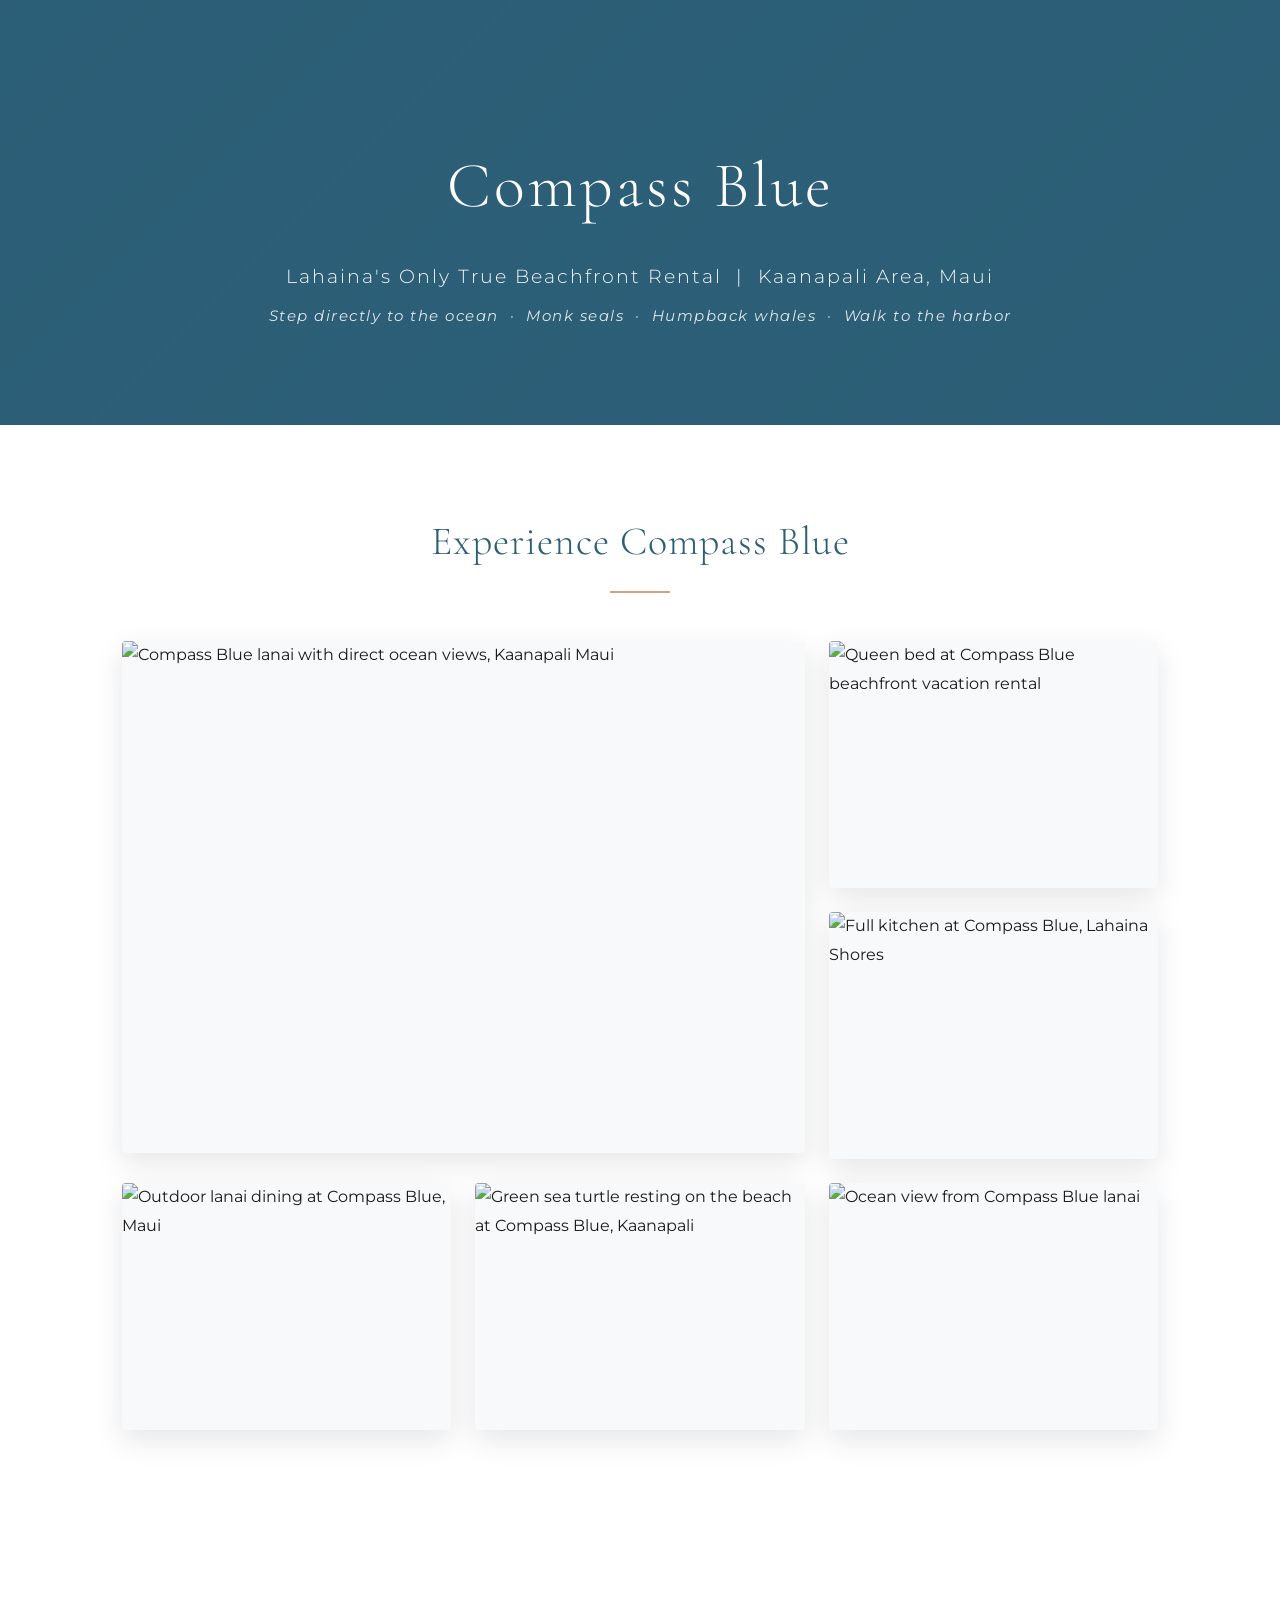
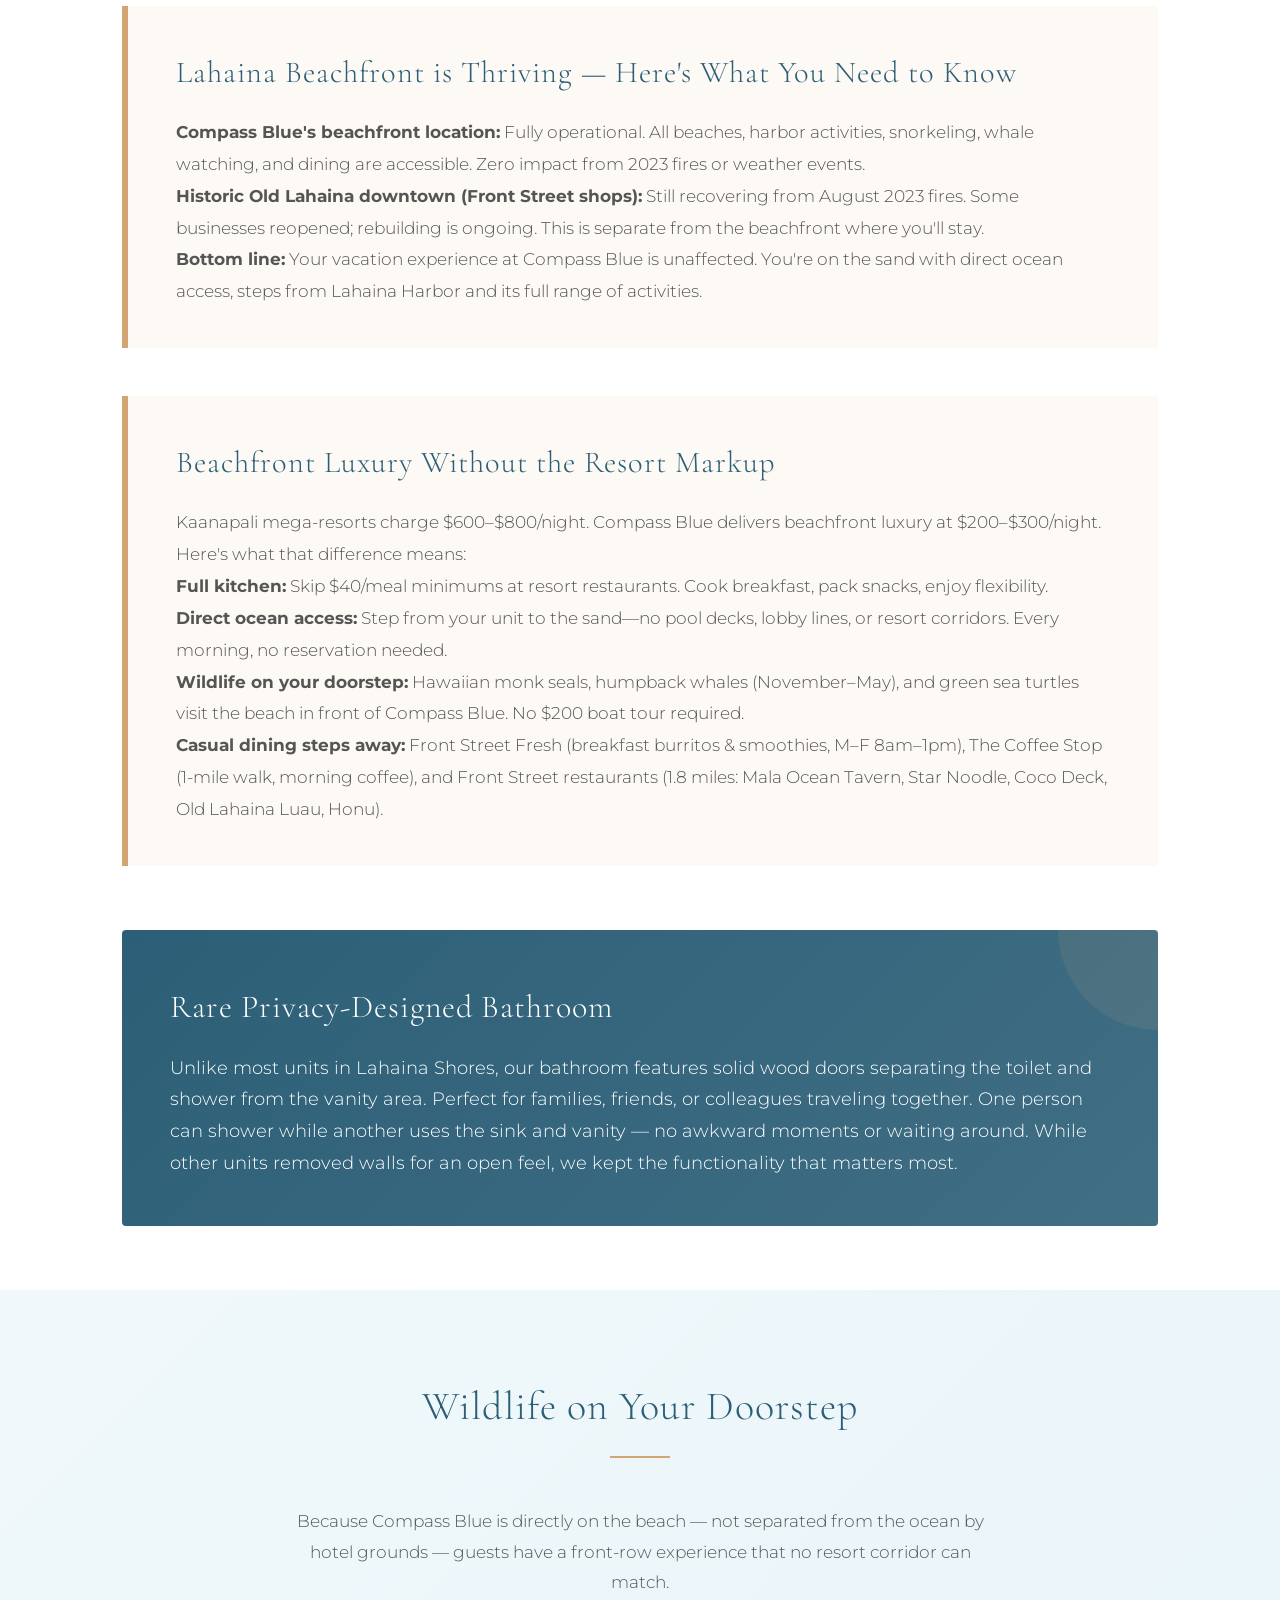
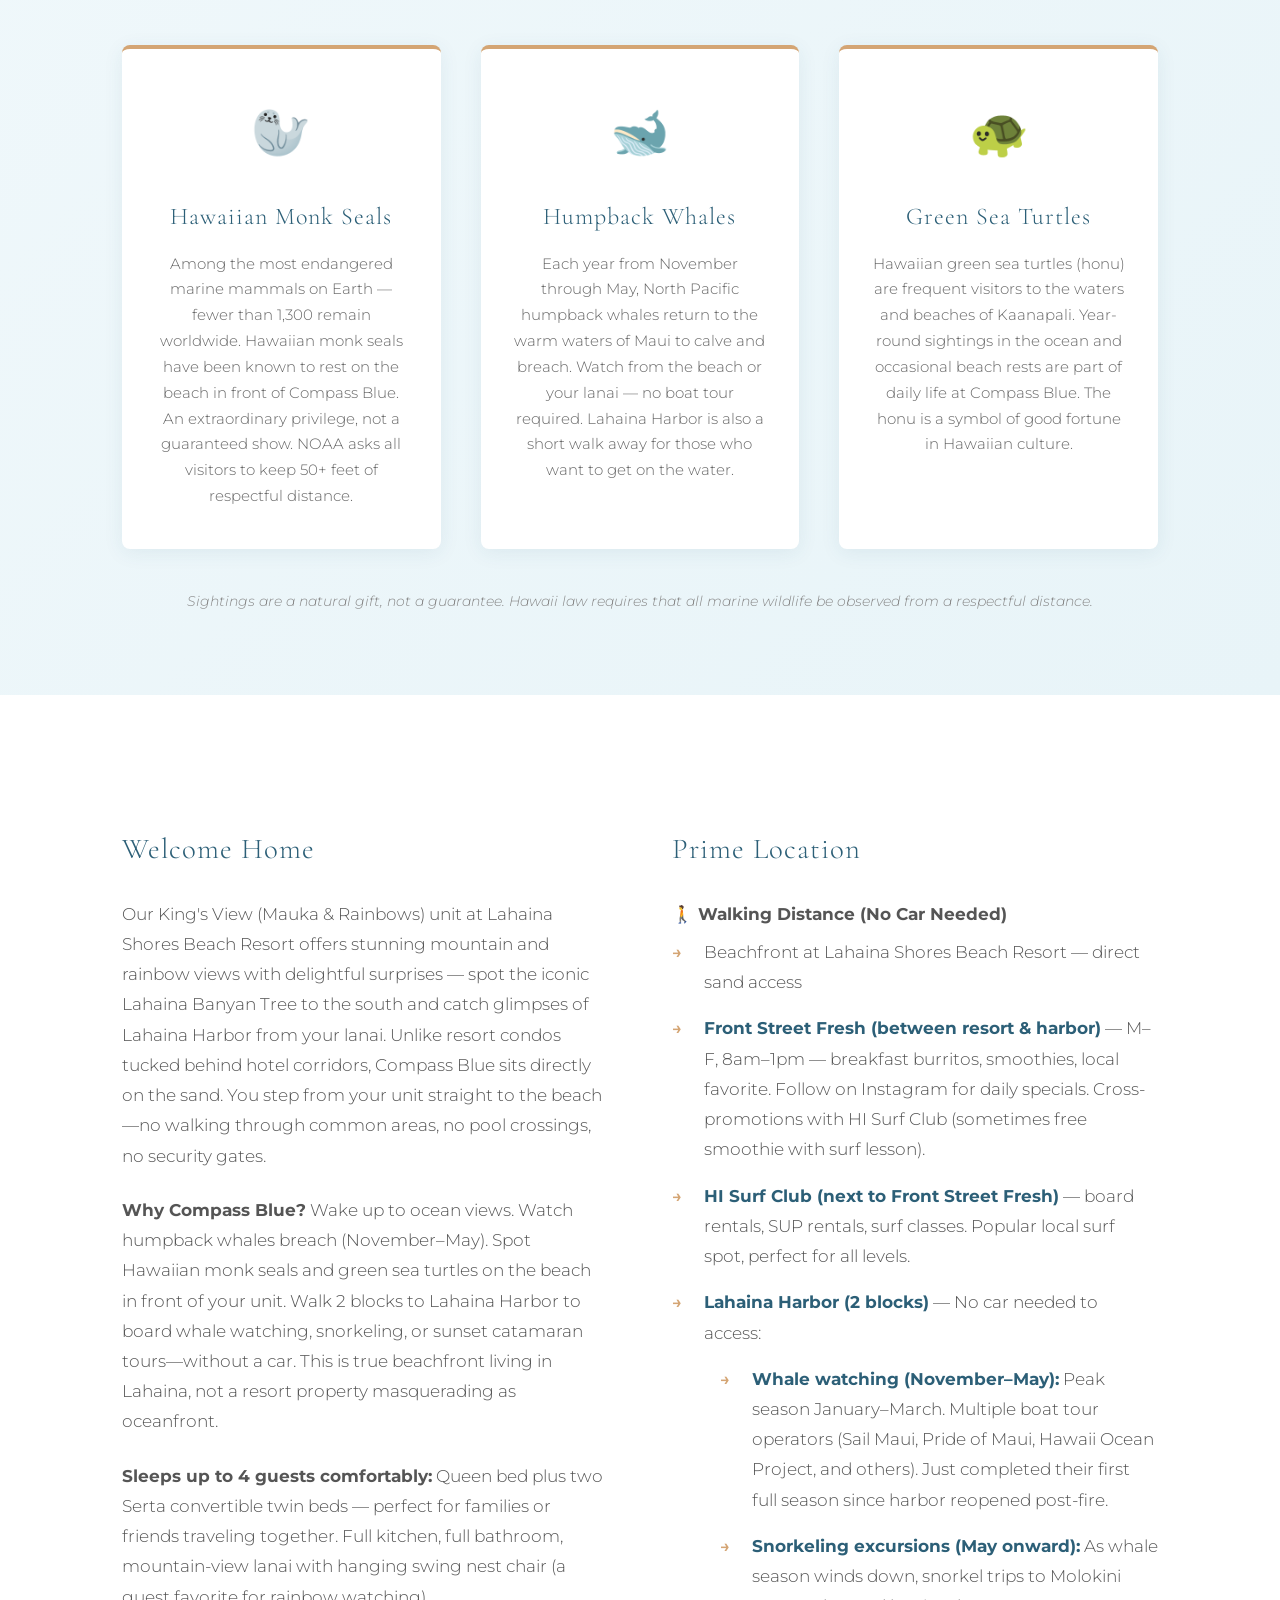
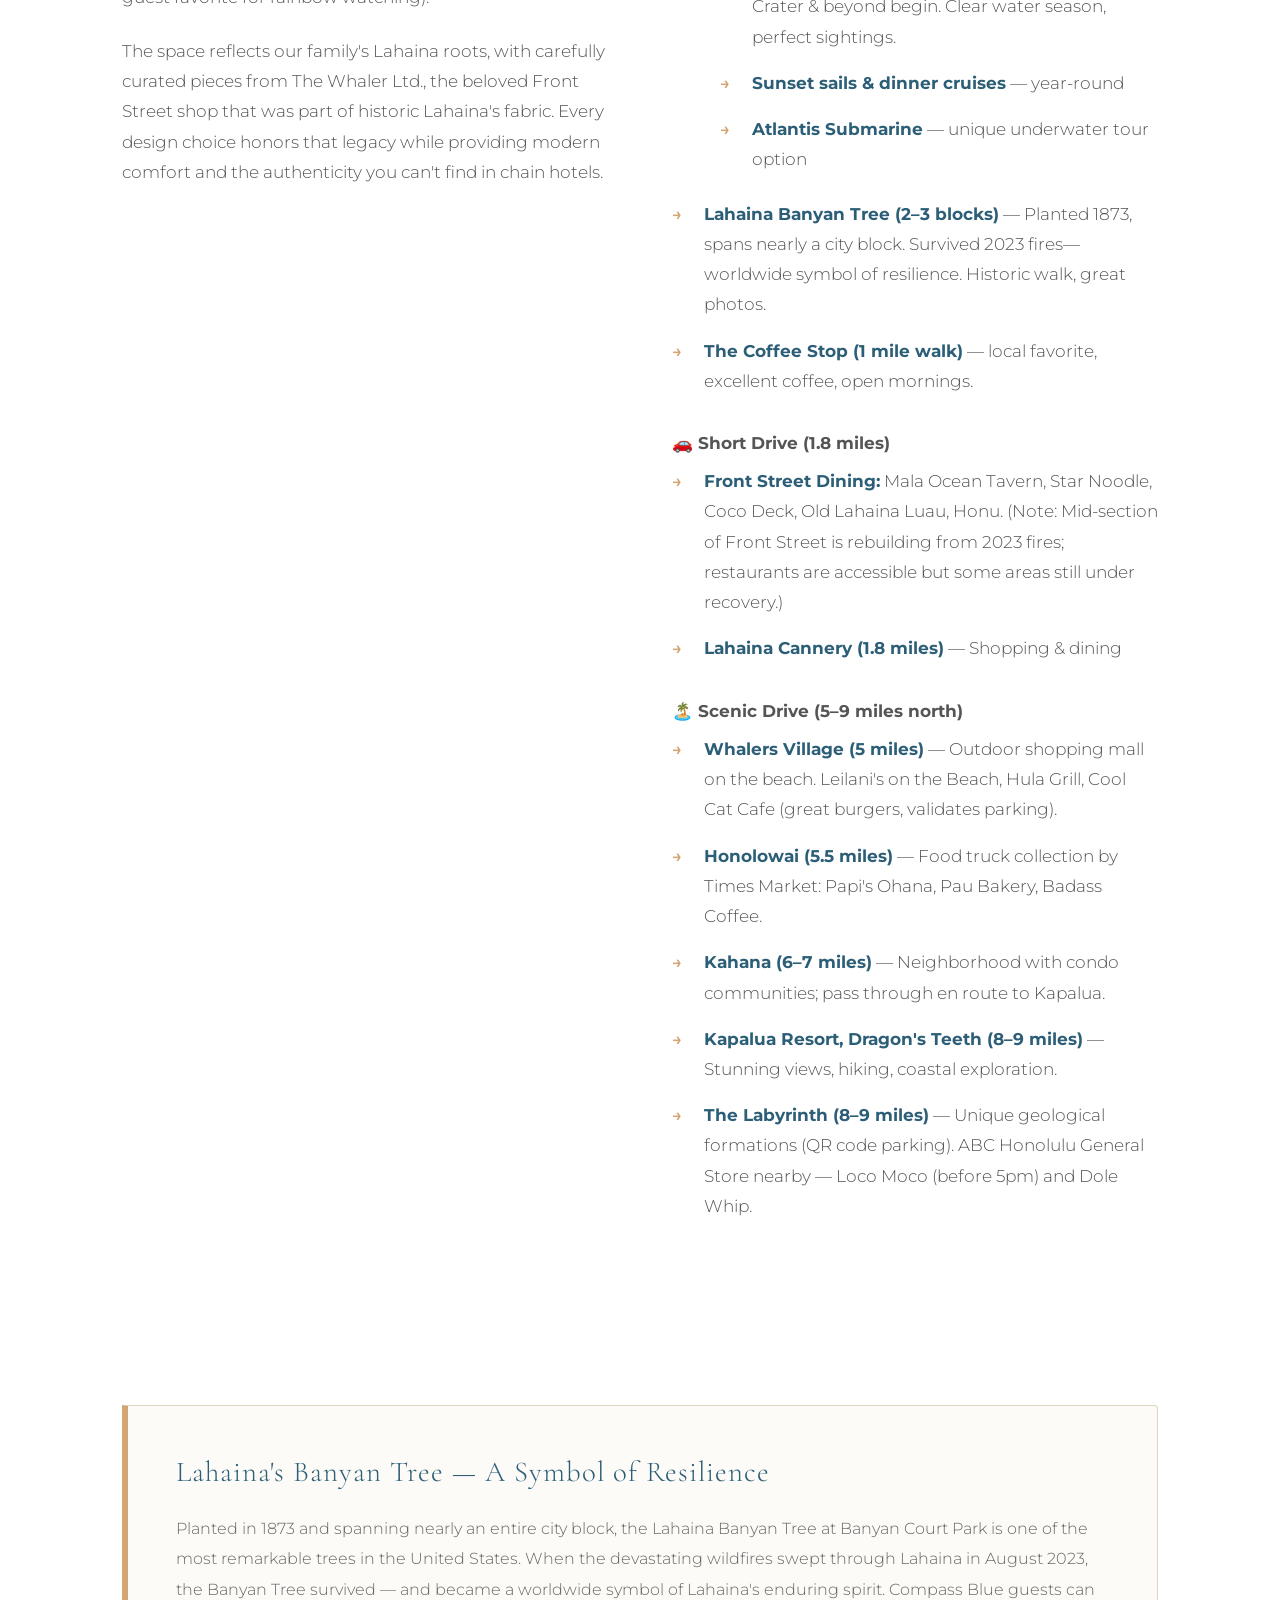
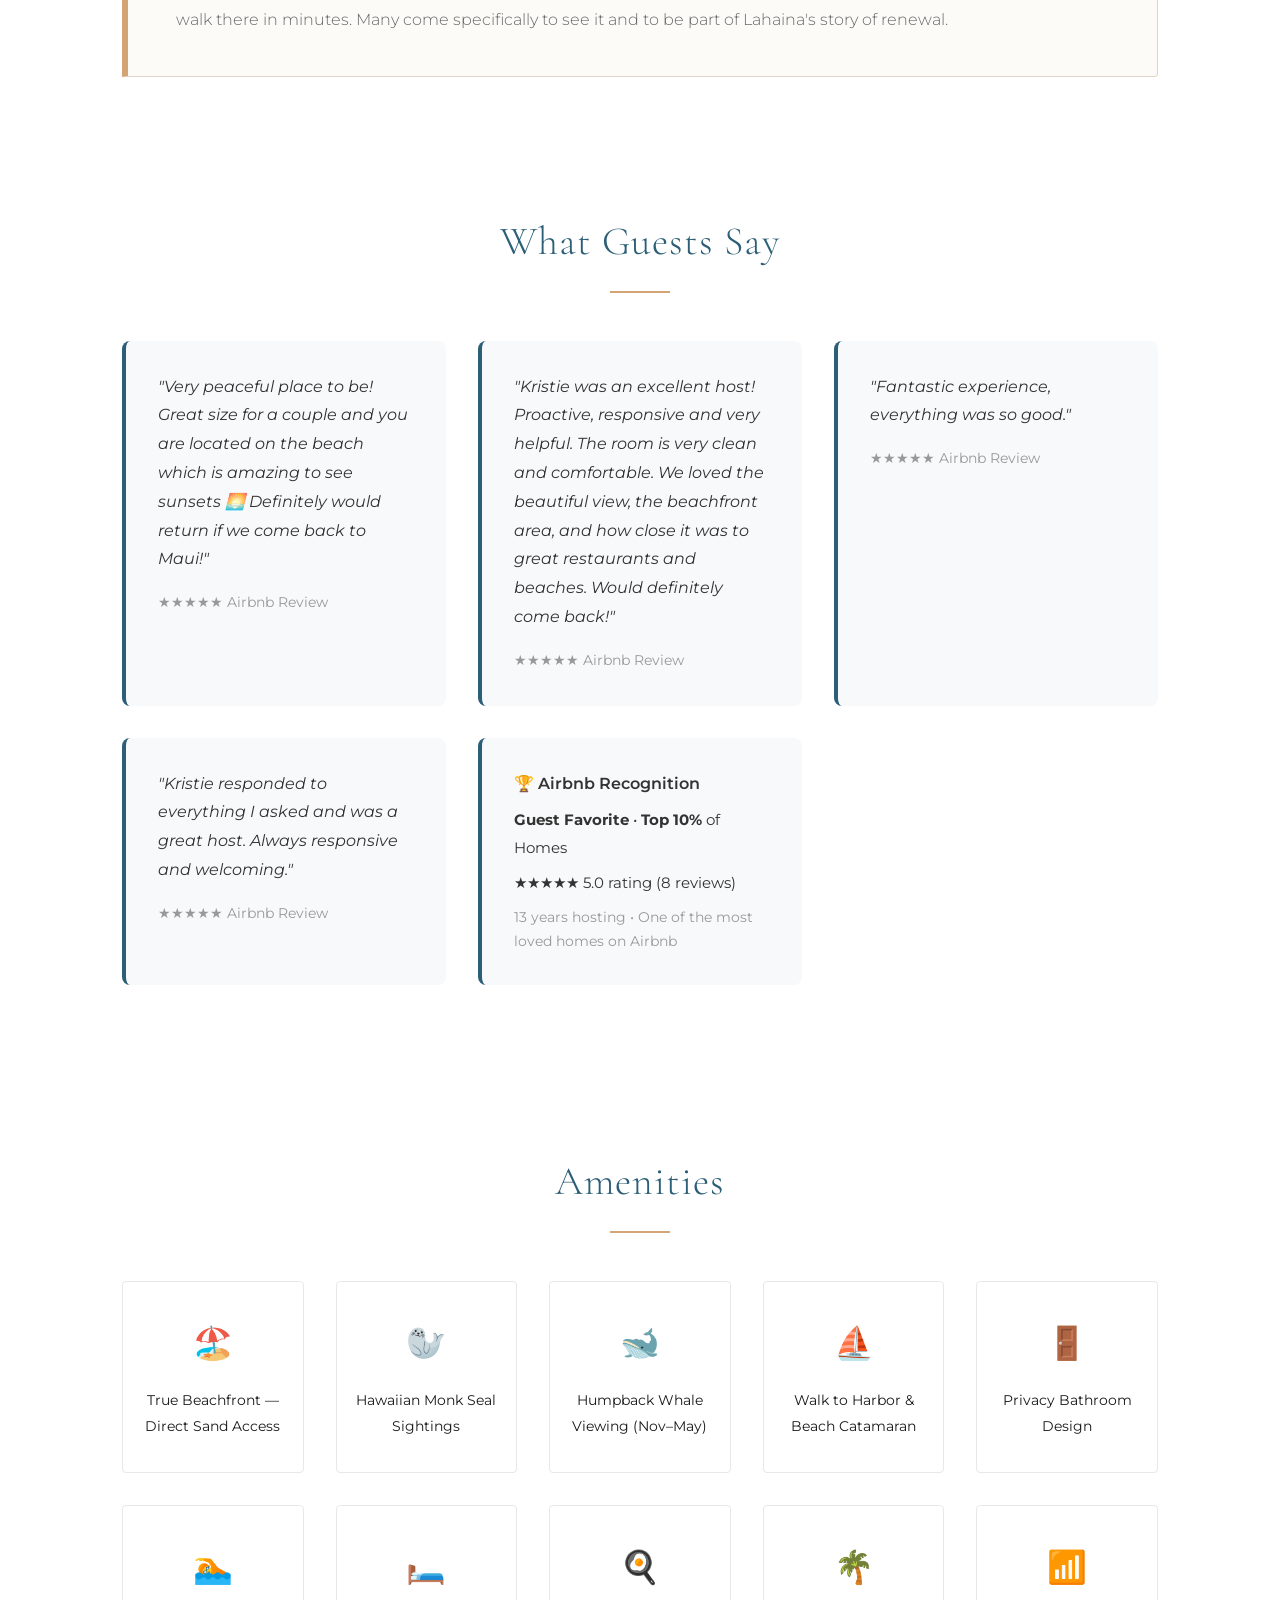
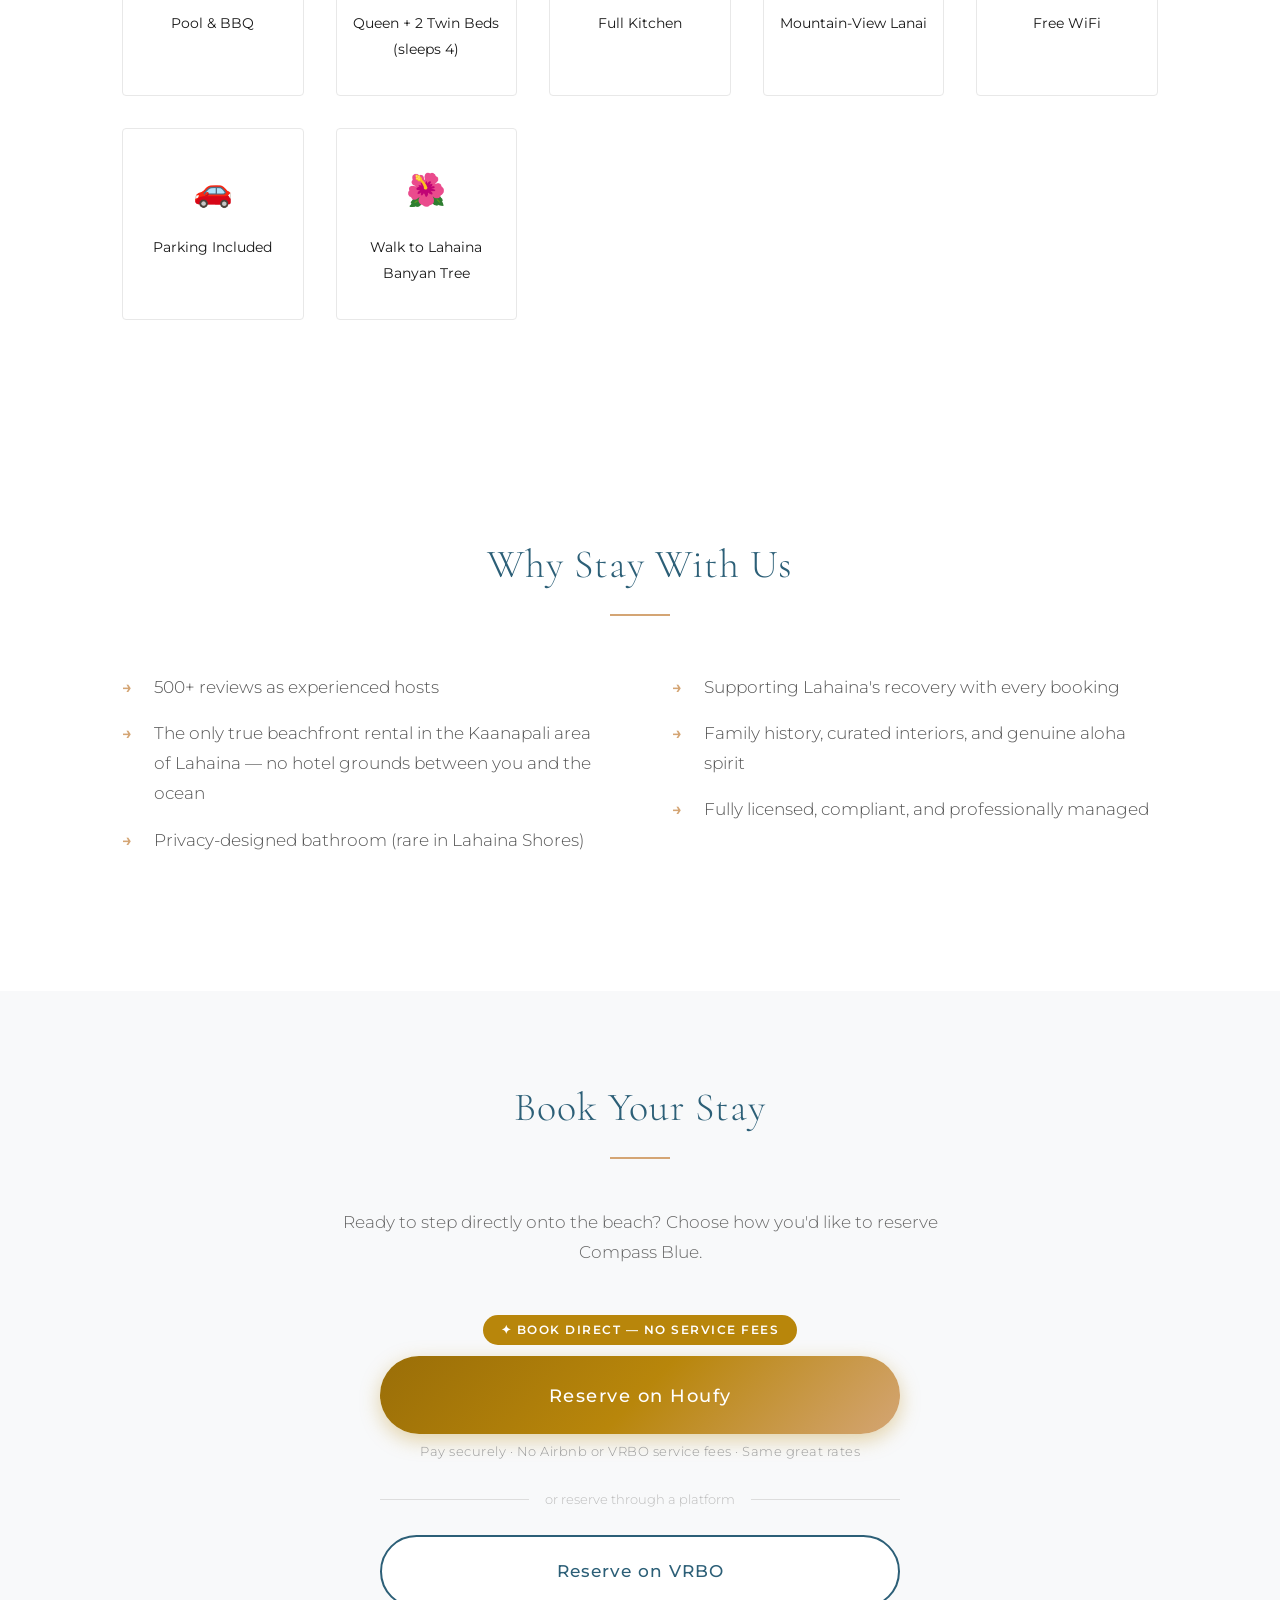
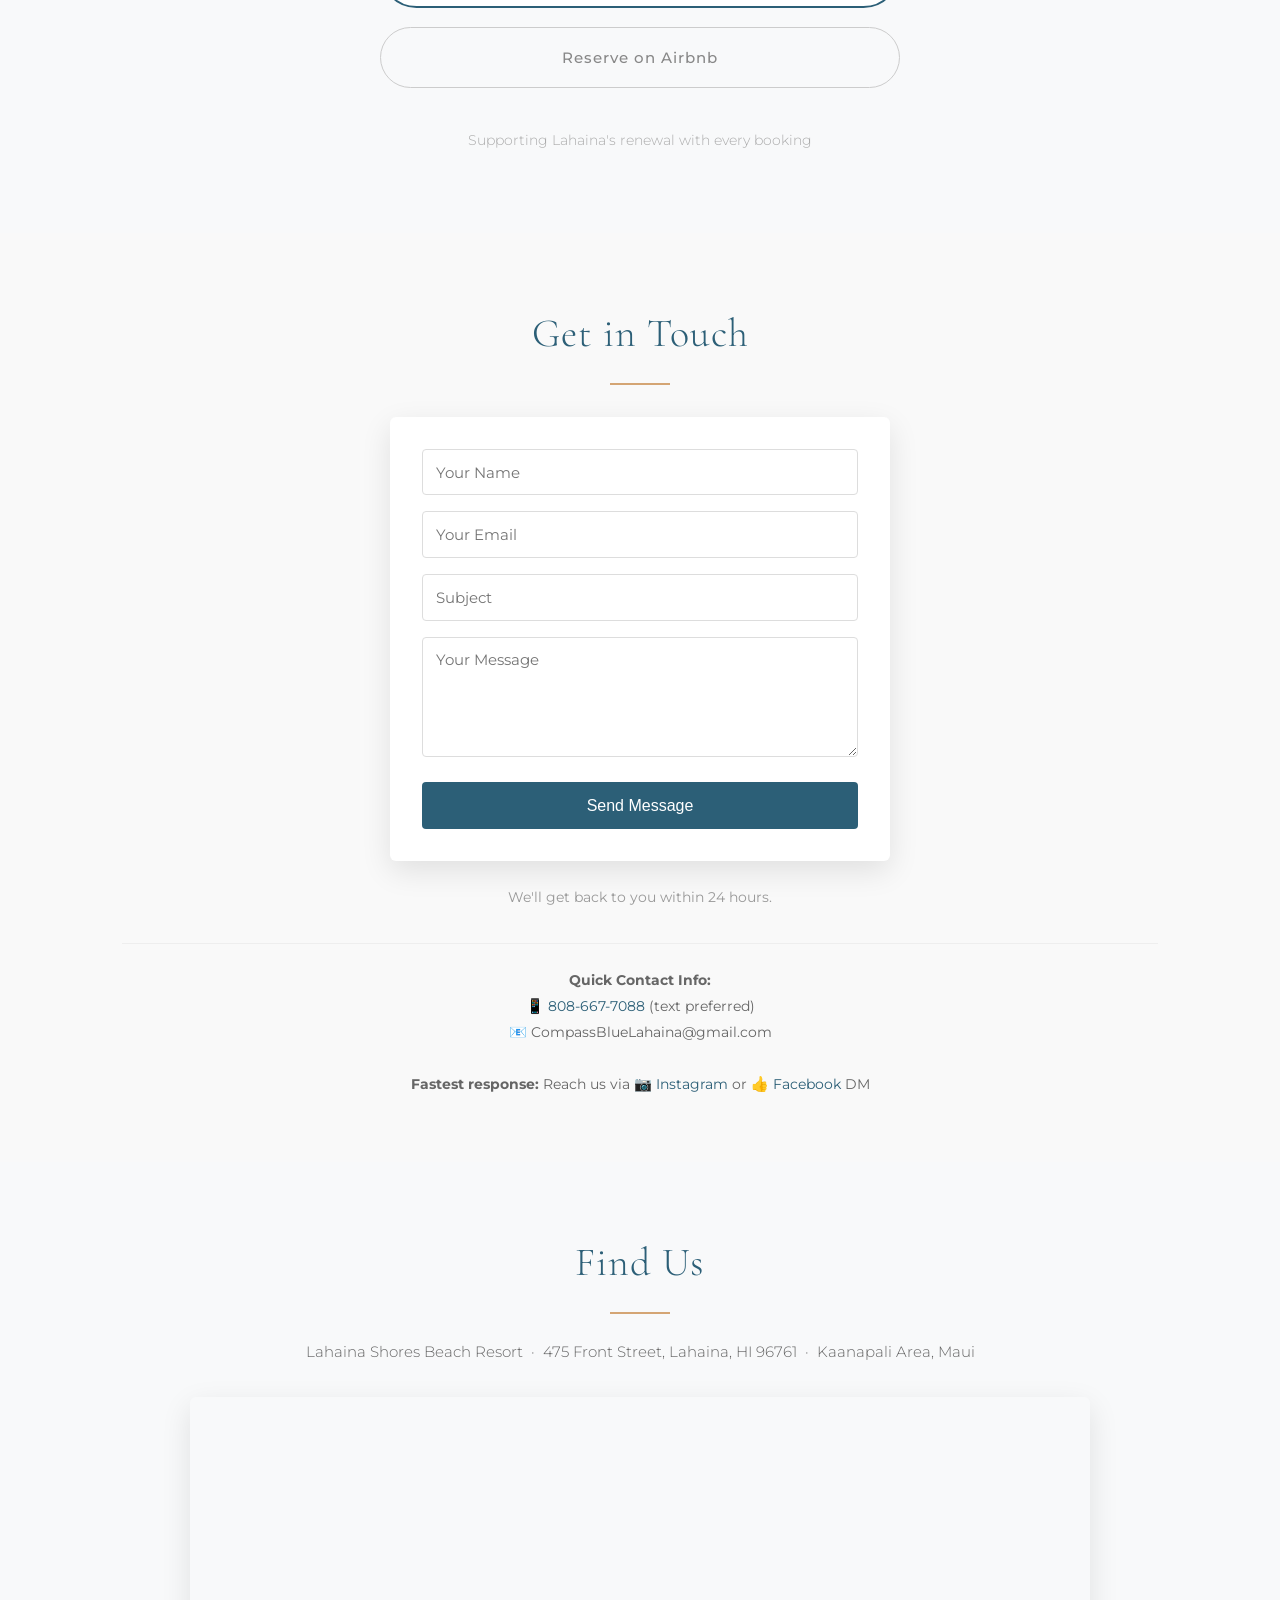
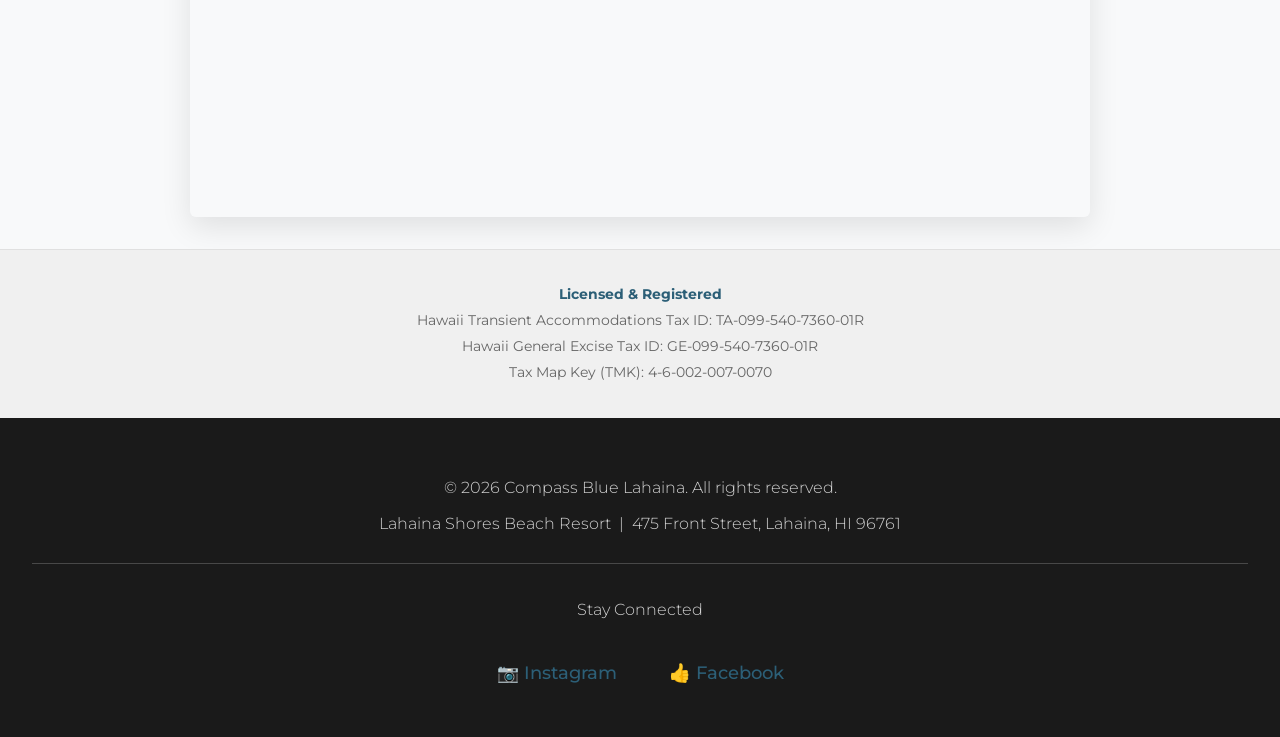
==== index.html @ 151532fb "Update: Review count 12, rating 5.0, add LLM optimization file - Updated aggregateRating from 4.9 to" ====
<!DOCTYPE html>
<html lang="en">
<head>
    <!-- Google tag (gtag.js) -->
    <script async src="https://www.googletagmanager.com/gtag/js?id=G-EWM16TSZFX"></script>
    <script>
      window.dataLayer = window.dataLayer || [];
      function gtag(){dataLayer.push(arguments);}
      gtag('js', new Date());
      gtag('config', 'G-EWM16TSZFX');
    </script>

    <meta charset="UTF-8">
    <meta name="viewport" content="width=device-width, initial-scale=1.0">
    <meta name="robots" content="index, follow">
    <meta name="description" content="Compass Blue: Lahaina's only true beachfront oceanfront rental. Step directly to sand. See monk seals, whales, turtles. Walk to harbor. Book direct or via Airbnb/VRBO.">
    <title>Compass Blue Beachfront — Lahaina, Maui Oceanfront Rental</title>

    <!-- ═══════════════════════════════════════════════════════════
         SCHEMA MARKUP — AI & Search Visibility
         Tells Google, ChatGPT, Claude, and other AI exactly
         what Compass Blue is and where it is.
    ════════════════════════════════════════════════════════════ -->
    <script type="application/ld+json">
    {
      "@context": "https://schema.org",
      "@type": ["VacationRental", "LodgingBusiness"],
      "name": "Compass Blue",
      "alternateName": "Compass Blue Lahaina",
      "description": "The only true beachfront vacation rental in the Kaanapali area of Lahaina, Maui. Located at Lahaina Shores Beach Resort, guests step directly from the property to the sand — no walking through hotel grounds, no pool crossings, no resort corridors. Hawaiian monk seals (critically endangered, fewer than 1,300 remaining worldwide) have rested on the beach in front of Compass Blue. Humpback whales can be watched from the beach without leaving the property from November through May. Green sea turtles are frequent visitors to the beach in front. A short walk brings guests to Lahaina Harbor for whale watching and activity boats, and to the Lahaina Banyan Tree — a global symbol of resilience that survived the August 2023 fires. The unit sleeps up to 4 guests with a queen bed and two convertible twin beds, a full kitchen, a mountain-view lanai with West Maui Mountain views and hanging swing nest chair (guest favorite for rainbow watching), with Banyan tree and harbor views to the left, and a rare privacy-designed bathroom.",
      "url": "https://compassbluelahaina-web.github.io/compass-blue-maui/",
      "address": {
        "@type": "PostalAddress",
        "streetAddress": "475 Front Street",
        "addressLocality": "Lahaina",
        "addressRegion": "HI",
        "postalCode": "96761",
        "addressCountry": "US"
      },
      "geo": {
        "@type": "GeoCoordinates",
        "latitude": 20.8672,
        "longitude": -156.6751
      },
      "image": [
        "https://dynamic-media-cdn.tripadvisor.com/media/photo-o/32/61/e2/cc/the-lanai-is-most-used.jpg?w=1400&h=-1&s=1",
        "https://dynamic-media-cdn.tripadvisor.com/media/photo-o/32/61/e8/fa/queen-sized-bed-with.jpg?w=1200&h=-1&s=1",
        "https://dynamic-media-cdn.tripadvisor.com/media/photo-o/32/61/e2/d8/full-kitchen-with-everything.jpg?w=1100&h=-1&s=1",
        "https://dynamic-media-cdn.tripadvisor.com/media/photo-o/32/61/e2/db/outdoor-dining-for-two.jpg?w=1100&h=-1&s=1",
        "https://dynamic-media-cdn.tripadvisor.com/media/photo-o/32/61/e2/d9/resting-turtle-keeping.jpg?w=1400&h=-1&s=1"
      ],
      "priceRange": "$$$",
      "numberOfRooms": 1,
      "petsAllowed": false,
      "checkinTime": "15:00",
      "checkoutTime": "11:00",
      "amenityFeature": [
        { "@type": "LocationFeatureSpecification", "name": "True beachfront — direct ocean access", "value": true },
        { "@type": "LocationFeatureSpecification", "name": "Hawaiian monk seal beach sightings", "value": true },
        { "@type": "LocationFeatureSpecification", "name": "Humpback whale viewing from the beach in front, November through May", "value": true },
        { "@type": "LocationFeatureSpecification", "name": "Green sea turtle sightings from the beach in front", "value": true },
        { "@type": "LocationFeatureSpecification", "name": "Walk to Lahaina Harbor whale watching boats", "value": true },
        { "@type": "LocationFeatureSpecification", "name": "Walk to Lahaina Banyan Tree", "value": true },
        { "@type": "LocationFeatureSpecification", "name": "Beach catamaran access", "value": true },
        { "@type": "LocationFeatureSpecification", "name": "Mountain-view lanai with West Maui Mountain views", "value": true },
        { "@type": "LocationFeatureSpecification", "name": "Full kitchen", "value": true },
        { "@type": "LocationFeatureSpecification", "name": "Privacy-designed bathroom", "value": true },
        { "@type": "LocationFeatureSpecification", "name": "Free WiFi", "value": true },
        { "@type": "LocationFeatureSpecification", "name": "Parking included", "value": true },
        { "@type": "LocationFeatureSpecification", "name": "Swimming pool", "value": true },
        { "@type": "LocationFeatureSpecification", "name": "BBQ grill", "value": true },
        { "@type": "LocationFeatureSpecification", "name": "Hanging swing nest chair on lanai — guest favorite", "value": true },
        { "@type": "LocationFeatureSpecification", "name": "Mountain views and frequent rainbows from lanai", "value": true }
      ],
      "identifier": [
        { "@type": "PropertyValue", "name": "Hawaii TAT ID", "value": "TA-099-540-7360-01R" },
        { "@type": "PropertyValue", "name": "Hawaii GET ID", "value": "GE-099-540-7360-01R" },
        { "@type": "PropertyValue", "name": "TMK", "value": "4-6-002-007-0070" }
      ],
      "touristType": ["Couples", "Families", "Nature enthusiasts", "Whale watchers", "Snorkelers", "Wildlife lovers"],
      "knowsAbout": [
        "Hawaiian monk seal conservation",
        "Humpback whale watching Maui",
        "Kaanapali beachfront access",
        "Lahaina Harbor activities",
        "Lahaina Banyan Tree"
      ],
      "telephone": "+1-808-667-7088",
      "aggregateRating": {
        "@type": "AggregateRating",
        "ratingValue": "5.0",
        "ratingCount": 12,
        "bestRating": "5",
        "worstRating": "1"
      }
    }
    </script>

    <!-- FAQ Schema — AI pulls these Q&As directly when travelers ask questions -->
    <script type="application/ld+json">
    {
      "@context": "https://schema.org",
      "@type": "FAQPage",
      "mainEntity": [
        {
          "@type": "Question",
          "name": "Is Compass Blue actually on the beach?",
          "acceptedAnswer": {
            "@type": "Answer",
            "text": "Yes — Compass Blue is one of the only true beachfront vacation rentals in the Kaanapali area of Lahaina. Guests step directly from the property to the sand. Unlike most Kaanapali resorts and hotels, where guests must walk through hotel grounds, pool areas, and resort corridors to reach the water, Compass Blue provides direct ocean access."
          }
        },
        {
          "@type": "Question",
          "name": "Can you see Hawaiian monk seals at Compass Blue?",
          "acceptedAnswer": {
            "@type": "Answer",
            "text": "Hawaiian monk seals — one of the most endangered marine mammals on Earth, with fewer than 1,300 remaining worldwide — have been known to rest on the beach directly in front of Compass Blue. Sightings are not guaranteed but are a remarkable and rare possibility. Guests are asked to maintain a respectful distance of at least 50 feet, per NOAA guidelines, and never approach or disturb resting seals."
          }
        },
        {
          "@type": "Question",
          "name": "Can you see humpback whales from Compass Blue?",
          "acceptedAnswer": {
            "@type": "Answer",
            "text": "During humpback whale season — November through May, with peak activity January through March — guests can watch whales breach and surface from the beach or the unit's lanai without booking a boat tour. Lahaina Harbor, a short walk away, is also the departure point for whale watching excursions if guests want to get on the water."
          }
        },
        {
          "@type": "Question",
          "name": "How far is Compass Blue from Lahaina Harbor?",
          "acceptedAnswer": {
            "@type": "Answer",
            "text": "Compass Blue at Lahaina Shores Beach Resort is approximately 2-3 blocks from Lahaina Harbor — close enough to walk. Guests can board whale watching boats, snorkeling excursions, sunset sails, and other activity boats without a car. This makes Compass Blue one of the most convenient Kaanapali-area rentals for harbor-based activities."
          }
        },
        {
          "@type": "Question",
          "name": "How close is Compass Blue to the Lahaina Banyan Tree?",
          "acceptedAnswer": {
            "@type": "Answer",
            "text": "The Lahaina Banyan Tree at Banyan Court Park is a short walk from Compass Blue, approximately 2-3 blocks from Lahaina Harbor. The historic tree — planted in 1873 and spanning nearly an acre — survived the devastating August 2023 Lahaina fires and has become a worldwide symbol of resilience and Lahaina's spirit of renewal. Many guests visit specifically to see it."
          }
        },
        {
          "@type": "Question",
          "name": "How do I book Compass Blue directly and avoid service fees?",
          "acceptedAnswer": {
            "@type": "Answer",
            "text": "Compass Blue is available for direct booking through Houfy, which charges no platform service fees to guests. The property is also listed on VRBO and Airbnb for guests who prefer those platforms."
          }
        }
      ]
    }
    </script>

    <link rel="preconnect" href="https://fonts.googleapis.com">
    <link rel="preconnect" href="https://fonts.gstatic.com" crossorigin>
    <link href="https://fonts.googleapis.com/css2?family=Cormorant+Garamond:wght@300;400;600&family=Montserrat:wght@300;400;500;600&display=swap" rel="stylesheet">

    <style>
        :root {
            --primary: #2C5F77;
            --secondary: #D4A574;
            --gold: #B8860B;
            --gold-light: #D4A574;
            --dark: #1a1a1a;
            --light: #f8f9fa;
            --white: #ffffff;
            --shadow: 0 10px 30px rgba(0,0,0,0.1);
        }

        * { margin: 0; padding: 0; box-sizing: border-box; }

        body {
            font-family: 'Montserrat', sans-serif;
            line-height: 1.8;
            color: var(--dark);
            background: var(--white);
        }

        h1, h2, h3 {
            font-family: 'Cormorant Garamond', serif;
            font-weight: 300;
            letter-spacing: 1px;
        }

        /* ── HERO ── */
        .hero {
            background: linear-gradient(135deg, rgba(44, 95, 119, 0.95) 0%, rgba(44, 95, 119, 0.85) 100%),
                        url('data:image/svg+xml,<svg xmlns="http://www.w3.org/2000/svg" viewBox="0 0 1200 800"><rect fill="%232C5F77" width="1200" height="800"/></svg>');
            background-size: cover;
            background-position: center;
            color: var(--white);
            padding: 8rem 2rem 6rem;
            text-align: center;
            position: relative;
        }

        .hero h1 {
            font-size: 4rem;
            margin-bottom: 1rem;
            font-weight: 300;
            letter-spacing: 3px;
        }

        .hero .hero-tagline {
            font-size: 1.2rem;
            font-weight: 300;
            letter-spacing: 2px;
            opacity: 0.95;
            margin-bottom: 0.5rem;
        }

        .hero .hero-qualifier {
            font-size: 0.95rem;
            font-weight: 400;
            letter-spacing: 1.5px;
            opacity: 0.85;
            font-style: italic;
        }

        /* ── LAYOUT ── */
        .container { max-width: 1100px; margin: 0 auto; padding: 0 2rem; }

        .section { padding: 5rem 0; }

        .section-title {
            font-size: 2.5rem;
            margin-bottom: 3rem;
            text-align: center;
            color: var(--primary);
            position: relative;
            padding-bottom: 1rem;
        }

        .section-title::after {
            content: '';
            position: absolute;
            bottom: 0; left: 50%;
            transform: translateX(-50%);
            width: 60px; height: 2px;
            background: var(--secondary);
        }

        /* ── GALLERY ── */
        .photo-gallery {
            display: grid;
            grid-template-columns: repeat(3, 1fr);
            gap: 1.5rem;
            margin: 3rem 0;
        }

        .photo-item {
            position: relative;
            overflow: hidden;
            border-radius: 4px;
            box-shadow: var(--shadow);
            aspect-ratio: 4/3;
            background: var(--light);
        }

        .photo-item img {
            width: 100%; height: 100%;
            object-fit: cover;
            transition: transform 0.6s ease;
            display: block;
        }

        .photo-item:hover img { transform: scale(1.08); }
        .photo-item.featured { grid-column: span 2; grid-row: span 2; }

        /* ── FEATURE BOXES ── */
        .feature-box {
            background: linear-gradient(135deg, var(--primary) 0%, rgba(44, 95, 119, 0.9) 100%);
            color: var(--white);
            padding: 3rem;
            margin: 4rem 0;
            border-radius: 4px;
            position: relative;
            overflow: hidden;
        }

        .feature-box::before {
            content: '';
            position: absolute;
            top: 0; right: 0;
            width: 200px; height: 200px;
            background: var(--secondary);
            opacity: 0.1;
            border-radius: 50%;
            transform: translate(50%, -50%);
        }

        .feature-box h3 {
            font-size: 2rem;
            margin-bottom: 1rem;
            position: relative;
            z-index: 1;
        }

        .feature-box p {
            font-size: 1.1rem;
            line-height: 1.8;
            position: relative;
            z-index: 1;
            font-weight: 300;
        }

        /* ── DIFFERENTIATOR BOX (gold accent) ── */
        .differentiator-box {
            border-left: 6px solid var(--secondary);
            background: #fdf9f4;
            padding: 2.5rem 3rem;
            margin: 3rem 0;
            border-radius: 0 4px 4px 0;
        }

        .differentiator-box h3 {
            font-size: 1.9rem;
            color: var(--primary);
            margin-bottom: 1rem;
        }

        .differentiator-box p {
            font-size: 1.05rem;
            color: #555;
            font-weight: 300;
            line-height: 1.9;
        }

        /* ── WILDLIFE SECTION ── */
        .wildlife-section {
            background: linear-gradient(135deg, #f0f8fb 0%, #e8f4f8 100%);
            padding: 5rem 0;
        }

        .wildlife-grid {
            display: grid;
            grid-template-columns: repeat(3, 1fr);
            gap: 2.5rem;
            margin-top: 3rem;
        }

        .wildlife-card {
            background: var(--white);
            border-radius: 8px;
            padding: 2.5rem 2rem;
            text-align: center;
            box-shadow: 0 4px 20px rgba(44,95,119,0.08);
            border-top: 4px solid var(--secondary);
            transition: transform 0.3s ease, box-shadow 0.3s ease;
        }

        .wildlife-card:hover {
            transform: translateY(-4px);
            box-shadow: 0 8px 30px rgba(44,95,119,0.15);
        }

        .wildlife-icon { font-size: 3rem; margin-bottom: 1.2rem; display: block; }

        .wildlife-card h3 {
            font-size: 1.5rem;
            color: var(--primary);
            margin-bottom: 0.8rem;
        }

        .wildlife-card p {
            font-size: 0.95rem;
            color: #666;
            font-weight: 300;
            line-height: 1.7;
        }

        .wildlife-note {
            text-align: center;
            margin-top: 2.5rem;
            font-size: 0.9rem;
            color: #888;
            font-weight: 300;
            font-style: italic;
        }

        /* ── CONTENT GRID ── */
        .content-grid {
            display: grid;
            grid-template-columns: 1fr 1fr;
            gap: 4rem;
            margin: 3rem 0;
        }

        .content-block h3 {
            font-size: 1.8rem;
            color: var(--primary);
            margin-bottom: 1.5rem;
        }

        .content-block p, .content-block li {
            font-size: 1.05rem;
            font-weight: 300;
            color: #555;
        }

        .content-block ul { list-style: none; padding-left: 0; }

        .content-block li {
            padding: 0.5rem 0;
            padding-left: 2rem;
            position: relative;
        }

        .content-block li::before {
            content: '→';
            position: absolute;
            left: 0;
            color: var(--secondary);
            font-weight: 600;
        }

        .content-block li strong { color: var(--primary); }

        /* ── AMENITIES ── */
        .amenities-grid {
            display: grid;
            grid-template-columns: repeat(auto-fit, minmax(180px, 1fr));
            gap: 2rem;
            margin: 3rem 0;
        }

        .amenity {
            text-align: center;
            padding: 2rem 1rem;
            background: var(--white);
            border-radius: 4px;
            transition: all 0.3s ease;
            border: 1px solid #e8e8e8;
        }

        .amenity:hover {
            transform: translateY(-5px);
            box-shadow: var(--shadow);
            border-color: var(--secondary);
        }

        .amenity-icon { font-size: 2rem; margin-bottom: 1rem; }
        .amenity-text { font-size: 0.9rem; font-weight: 400; color: var(--dark); }

        /* ── BOOKING SECTION ── */
        .booking-section {
            background: var(--light);
            padding: 5rem 0;
            text-align: center;
        }

        .booking-intro {
            max-width: 600px;
            margin: 0 auto 3rem;
            color: #666;
            font-size: 1.05rem;
            font-weight: 300;
        }

        .booking-stack {
            display: flex;
            flex-direction: column;
            align-items: center;
            gap: 1.2rem;
            max-width: 520px;
            margin: 0 auto;
        }

        .booking-option {
            width: 100%;
            display: flex;
            flex-direction: column;
            align-items: center;
            gap: 0.4rem;
        }

        .booking-badge {
            display: inline-block;
            background: var(--gold);
            color: var(--white);
            padding: 0.25rem 1.1rem;
            border-radius: 20px;
            font-size: 0.75rem;
            font-weight: 600;
            letter-spacing: 1.5px;
            text-transform: uppercase;
            margin-bottom: 0.3rem;
        }

        .btn-book {
            display: block;
            width: 100%;
            padding: 1.2rem 2rem;
            background: var(--primary);
            color: var(--white);
            text-decoration: none;
            border-radius: 50px;
            font-weight: 500;
            font-size: 1.05rem;
            letter-spacing: 1px;
            transition: all 0.3s ease;
            box-shadow: 0 5px 15px rgba(44, 95, 119, 0.3);
            text-align: center;
        }

        .btn-book:hover {
            background: #234a5e;
            transform: translateY(-2px);
            box-shadow: 0 8px 20px rgba(44, 95, 119, 0.4);
        }

        /* Houfy — Book Direct (gold, larger) */
        .btn-direct {
            background: linear-gradient(135deg, #9a6e08 0%, var(--gold) 50%, var(--gold-light) 100%);
            font-size: 1.15rem;
            padding: 1.4rem 2rem;
            box-shadow: 0 6px 20px rgba(184, 134, 11, 0.35);
            letter-spacing: 1.5px;
        }

        .btn-direct:hover {
            background: linear-gradient(135deg, #7a5706 0%, #9a6e08 100%);
            box-shadow: 0 10px 28px rgba(184, 134, 11, 0.45);
            transform: translateY(-2px);
        }

        /* VRBO — secondary (outline) */
        .btn-outline {
            background: var(--white);
            color: var(--primary);
            border: 2px solid var(--primary);
            box-shadow: none;
        }

        .btn-outline:hover {
            background: var(--primary);
            color: var(--white);
            box-shadow: 0 6px 18px rgba(44, 95, 119, 0.25);
        }

        /* Airbnb — tertiary (smaller, understated) */
        .btn-tertiary {
            background: transparent;
            color: #888;
            border: 1px solid #ccc;
            box-shadow: none;
            font-size: 0.95rem;
            padding: 1rem 2rem;
        }

        .btn-tertiary:hover {
            background: #f5f5f5;
            color: #555;
            transform: none;
            box-shadow: none;
        }

        .booking-sub {
            font-size: 0.82rem;
            color: #999;
            font-weight: 300;
            letter-spacing: 0.5px;
        }

        .booking-divider {
            width: 100%;
            display: flex;
            align-items: center;
            gap: 1rem;
            margin: 0.3rem 0;
        }

        .booking-divider::before, .booking-divider::after {
            content: '';
            flex: 1;
            height: 1px;
            background: #ddd;
        }

        .booking-divider span {
            font-size: 0.8rem;
            color: #bbb;
            font-weight: 300;
            white-space: nowrap;
        }

        /* ── BANYAN / LAHAINA HERITAGE SECTION ── */
        .heritage-box {
            border: 1px solid #e0d5c5;
            border-left: 6px solid var(--secondary);
            background: #fdfbf7;
            padding: 2.5rem 3rem;
            margin: 3rem 0;
            border-radius: 0 4px 4px 0;
        }

        .heritage-box h3 {
            font-size: 1.8rem;
            color: var(--primary);
            margin-bottom: 1rem;
        }

        .heritage-box p {
            font-size: 1rem;
            color: #666;
            font-weight: 300;
            line-height: 1.9;
        }

        /* ── SOCIAL ── */
        .social-section {
            text-align: center;
            padding: 4rem 2rem;
            background: var(--white);
        }

        .social-links { margin-top: 2rem; }

        .social-link {
            display: inline-block;
            margin: 0 1.5rem;
            color: var(--primary);
            text-decoration: none;
            font-weight: 500;
            font-size: 1.1rem;
            transition: color 0.3s ease;
        }

        .social-link:hover { color: var(--secondary); }

        .social-description {
            max-width: 600px;
            margin: 2rem auto 0;
            color: #666;
            font-weight: 300;
            font-size: 1rem;
        }

        /* ── CONTACT SECTION ── */
        .contact-section {
            background: #f9f9f9;
            padding: 4rem 0;
        }

        .contact-section .section-title {
            margin-bottom: 2rem;
        }

        .contact-form {
            max-width: 500px;
            margin: 0 auto;
            background: white;
            padding: 2rem;
            border-radius: 6px;
            box-shadow: var(--shadow);
        }

        .contact-form input,
        .contact-form textarea {
            width: 100%;
            padding: 0.8rem;
            margin-bottom: 1rem;
            border: 1px solid #ddd;
            border-radius: 4px;
            font-family: inherit;
            font-size: 0.95rem;
        }

        .contact-form textarea {
            resize: vertical;
            min-height: 120px;
        }

        .contact-form button {
            background: var(--primary);
            color: white;
            padding: 0.9rem 2rem;
            border: none;
            border-radius: 4px;
            font-size: 1rem;
            font-weight: 500;
            cursor: pointer;
            transition: background 0.3s ease;
            width: 100%;
        }

        .contact-form button:hover {
            background: var(--secondary);
        }

        /* ── MAP SECTION ── */
        .map-section {
            padding: 4rem 0 2rem;
            background: var(--light);
        }

        .map-section .section-title {
            margin-bottom: 1.5rem;
        }

        .map-section .map-subtitle {
            text-align: center;
            color: #666;
            font-size: 0.95rem;
            margin-bottom: 2rem;
            font-weight: 300;
        }

        .map-container {
            border-radius: 6px;
            overflow: hidden;
            box-shadow: var(--shadow);
            margin: 0 auto;
            max-width: 900px;
        }

        .map-container iframe {
            display: block;
            width: 100%;
            height: 420px;
            border: 0;
        }

        /* ── LEGAL / FOOTER ── */
        .legal-info {
            background: #f0f0f0;
            padding: 2rem;
            text-align: center;
            font-size: 0.9rem;
            color: #666;
            border-top: 1px solid #e0e0e0;
        }

        .legal-info strong { color: var(--primary); }

        footer {
            background: var(--dark);
            color: var(--white);
            text-align: center;
            padding: 3rem 2rem;
        }

        footer p { margin: 0.5rem 0; opacity: 0.8; font-weight: 300; }

        /* ── RESPONSIVE ── */
        @media (max-width: 968px) {
            .hero h1 { font-size: 2.5rem; }
            .content-grid { grid-template-columns: 1fr; gap: 3rem; }
            .photo-gallery { grid-template-columns: repeat(2, 1fr); }
            .photo-item.featured { grid-column: span 2; grid-row: span 1; }
            .wildlife-grid { grid-template-columns: 1fr; gap: 2rem; }
        }

        @media (max-width: 640px) {
            .hero { padding: 5rem 2rem 4rem; }
            .hero h1 { font-size: 2rem; letter-spacing: 2px; }
            .section { padding: 3rem 0; }
            .section-title { font-size: 2rem; }
            .photo-gallery { grid-template-columns: 1fr; }
            .photo-item.featured { grid-column: span 1; }
            .amenities-grid { grid-template-columns: repeat(2, 1fr); }
            .differentiator-box, .heritage-box { padding: 2rem 1.5rem; }
            .feature-box { padding: 2.5rem 1.5rem; }
        }
    </style>
</head>
<body>

    <!-- ═══════════════════════════════════════════════════════════
         HERO
    ════════════════════════════════════════════════════════════ -->
    <div class="hero">
        <div class="container">
            <h1>Compass Blue</h1>
            <p class="hero-tagline">Lahaina's Only True Beachfront Rental &nbsp;|&nbsp; Kaanapali Area, Maui</p>
            <p class="hero-qualifier">Step directly to the ocean &nbsp;·&nbsp; Monk seals &nbsp;·&nbsp; Humpback whales &nbsp;·&nbsp; Walk to the harbor</p>
        </div>
    </div>

    <!-- ═══════════════════════════════════════════════════════════
         PHOTO GALLERY
    ════════════════════════════════════════════════════════════ -->
    <div class="container">
        <section class="section">
            <h2 class="section-title">Experience Compass Blue</h2>
            <div class="photo-gallery">
                <div class="photo-item featured">
                    <img src="https://dynamic-media-cdn.tripadvisor.com/media/photo-o/32/61/e2/cc/the-lanai-is-most-used.jpg?w=1400&h=-1&s=1"
                         alt="Compass Blue lanai with direct ocean views, Kaanapali Maui"
                         loading="lazy">
                </div>
                <div class="photo-item">
                    <img src="https://dynamic-media-cdn.tripadvisor.com/media/photo-o/32/61/e8/fa/queen-sized-bed-with.jpg?w=1200&h=-1&s=1"
                         alt="Queen bed at Compass Blue beachfront vacation rental"
                         loading="lazy">
                </div>
                <div class="photo-item">
                    <img src="https://dynamic-media-cdn.tripadvisor.com/media/photo-o/32/61/e2/d8/full-kitchen-with-everything.jpg?w=1100&h=-1&s=1"
                         alt="Full kitchen at Compass Blue, Lahaina Shores"
                         loading="lazy">
                </div>
                <div class="photo-item">
                    <img src="https://dynamic-media-cdn.tripadvisor.com/media/photo-o/32/61/e2/db/outdoor-dining-for-two.jpg?w=1100&h=-1&s=1"
                         alt="Outdoor lanai dining at Compass Blue, Maui"
                         loading="lazy">
                </div>
                <div class="photo-item">
                    <img src="https://dynamic-media-cdn.tripadvisor.com/media/photo-o/32/61/e2/d9/resting-turtle-keeping.jpg?w=1400&h=-1&s=1"
                         alt="Green sea turtle resting on the beach at Compass Blue, Kaanapali"
                         loading="lazy">
                </div>
                <div class="photo-item">
                    <img src="https://dynamic-media-cdn.tripadvisor.com/media/photo-o/32/61/e2/cc/the-lanai-is-most-used.jpg?w=1400&h=-1&s=1"
                         alt="Ocean view from Compass Blue lanai"
                         loading="lazy">
                </div>
            </div>
        </section>
    </div>

    <!-- ═══════════════════════════════════════════════════════════
         LAHAINA STATUS — ADDRESS THE MISCONCEPTION
    ════════════════════════════════════════════════════════════ -->
    <div class="container">
        <div class="differentiator-box">
            <h3>Lahaina Beachfront is Thriving — Here's What You Need to Know</h3>
            <p><strong>Compass Blue's beachfront location:</strong> Fully operational. All beaches, harbor activities, snorkeling, whale watching, and dining are accessible. Zero impact from 2023 fires or weather events.</p>
            <p><strong>Historic Old Lahaina downtown (Front Street shops):</strong> Still recovering from August 2023 fires. Some businesses reopened; rebuilding is ongoing. This is separate from the beachfront where you'll stay.</p>
            <p><strong>Bottom line:</strong> Your vacation experience at Compass Blue is unaffected. You're on the sand with direct ocean access, steps from Lahaina Harbor and its full range of activities.</p>
        </div>
    </div>

    <!-- ═══════════════════════════════════════════════════════════
         TRUE BEACHFRONT DIFFERENTIATOR
    ════════════════════════════════════════════════════════════ -->
    <div class="container">
        <div class="differentiator-box">
            <h3>Beachfront Luxury Without the Resort Markup</h3>
            <p>Kaanapali mega-resorts charge $600–$800/night. Compass Blue delivers beachfront luxury at $200–$300/night. Here's what that difference means:</p>
            <p><strong>Full kitchen:</strong> Skip $40/meal minimums at resort restaurants. Cook breakfast, pack snacks, enjoy flexibility.</p>
            <p><strong>Direct ocean access:</strong> Step from your unit to the sand—no pool decks, lobby lines, or resort corridors. Every morning, no reservation needed.</p>
            <p><strong>Wildlife on your doorstep:</strong> Hawaiian monk seals, humpback whales (November–May), and green sea turtles visit the beach in front of Compass Blue. No $200 boat tour required.</p>
            <p><strong>Casual dining steps away:</strong> Front Street Fresh (breakfast burritos & smoothies, M–F 8am–1pm), The Coffee Stop (1-mile walk, morning coffee), and Front Street restaurants (1.8 miles: Mala Ocean Tavern, Star Noodle, Coco Deck, Old Lahaina Luau, Honu).</p>
        </div>
    </div>

    <!-- ═══════════════════════════════════════════════════════════
         PRIVACY BATHROOM (existing feature — preserved)
    ════════════════════════════════════════════════════════════ -->
    <div class="container">
        <div class="feature-box">
            <h3>Rare Privacy-Designed Bathroom</h3>
            <p>Unlike most units in Lahaina Shores, our bathroom features solid wood doors separating the toilet and shower from the vanity area. Perfect for families, friends, or colleagues traveling together. One person can shower while another uses the sink and vanity — no awkward moments or waiting around. While other units removed walls for an open feel, we kept the functionality that matters most.</p>
        </div>
    </div>

    <!-- ═══════════════════════════════════════════════════════════
         WILDLIFE SECTION
    ════════════════════════════════════════════════════════════ -->
    <div class="wildlife-section">
        <div class="container">
            <h2 class="section-title">Wildlife on Your Doorstep</h2>
            <p style="text-align:center; max-width:700px; margin:0 auto; color:#555; font-weight:300; font-size:1.05rem;">Because Compass Blue is directly on the beach — not separated from the ocean by hotel grounds — guests have a front-row experience that no resort corridor can match.</p>

            <div class="wildlife-grid">
                <div class="wildlife-card">
                    <span class="wildlife-icon">🦭</span>
                    <h3>Hawaiian Monk Seals</h3>
                    <p>Among the most endangered marine mammals on Earth — fewer than 1,300 remain worldwide. Hawaiian monk seals have been known to rest on the beach in front of Compass Blue. An extraordinary privilege, not a guaranteed show. NOAA asks all visitors to keep 50+ feet of respectful distance.</p>
                </div>
                <div class="wildlife-card">
                    <span class="wildlife-icon">🐋</span>
                    <h3>Humpback Whales</h3>
                    <p>Each year from November through May, North Pacific humpback whales return to the warm waters of Maui to calve and breach. Watch from the beach or your lanai — no boat tour required. Lahaina Harbor is also a short walk away for those who want to get on the water.</p>
                </div>
                <div class="wildlife-card">
                    <span class="wildlife-icon">🐢</span>
                    <h3>Green Sea Turtles</h3>
                    <p>Hawaiian green sea turtles (honu) are frequent visitors to the waters and beaches of Kaanapali. Year-round sightings in the ocean and occasional beach rests are part of daily life at Compass Blue. The honu is a symbol of good fortune in Hawaiian culture.</p>
                </div>
            </div>

            <p class="wildlife-note">Sightings are a natural gift, not a guarantee. Hawaii law requires that all marine wildlife be observed from a respectful distance.</p>
        </div>
    </div>

    <!-- ═══════════════════════════════════════════════════════════
         ABOUT & LOCATION
    ════════════════════════════════════════════════════════════ -->
    <div class="container">
        <section class="section">
            <div class="content-grid">
                <div class="content-block">
                    <h3>Welcome Home</h3>
                    <p>Our King's View (Mauka &amp; Rainbows) unit at Lahaina Shores Beach Resort offers stunning mountain and rainbow views with delightful surprises — spot the iconic Lahaina Banyan Tree to the south and catch glimpses of Lahaina Harbor from your lanai. Unlike resort condos tucked behind hotel corridors, Compass Blue sits directly on the sand. You step from your unit straight to the beach—no walking through common areas, no pool crossings, no security gates.</p>
                    <p style="margin-top: 1.5rem;"><strong>Why Compass Blue?</strong> Wake up to ocean views. Watch humpback whales breach (November–May). Spot Hawaiian monk seals and green sea turtles on the beach in front of your unit. Walk 2 blocks to Lahaina Harbor to board whale watching, snorkeling, or sunset catamaran tours—without a car. This is true beachfront living in Lahaina, not a resort property masquerading as oceanfront.</p>
                    <p style="margin-top: 1.5rem;"><strong>Sleeps up to 4 guests comfortably:</strong> Queen bed plus two Serta convertible twin beds — perfect for families or friends traveling together. Full kitchen, full bathroom, mountain-view lanai with hanging swing nest chair (a guest favorite for rainbow watching).</p>
                    <p style="margin-top: 1.5rem;">The space reflects our family's Lahaina roots, with carefully curated pieces from The Whaler Ltd., the beloved Front Street shop that was part of historic Lahaina's fabric. Every design choice honors that legacy while providing modern comfort and the authenticity you can't find in chain hotels.</p>
                </div>
                <div class="content-block">
                    <h3>Prime Location</h3>
                    <p><strong>🚶 Walking Distance (No Car Needed)</strong></p>
                    <ul style="margin-bottom: 1.5rem;">
                        <li>Beachfront at Lahaina Shores Beach Resort — direct sand access</li>
                        <li><strong>Front Street Fresh (between resort &amp; harbor)</strong> — M–F, 8am–1pm — breakfast burritos, smoothies, local favorite. Follow on Instagram for daily specials. Cross-promotions with HI Surf Club (sometimes free smoothie with surf lesson).</li>
                        <li><strong>HI Surf Club (next to Front Street Fresh)</strong> — board rentals, SUP rentals, surf classes. Popular local surf spot, perfect for all levels.</li>
                        <li><strong>Lahaina Harbor (2 blocks)</strong> — No car needed to access:
                            <ul style="margin-top: 0.5rem; margin-left: 1rem;">
                                <li><strong>Whale watching (November–May):</strong> Peak season January–March. Multiple boat tour operators (Sail Maui, Pride of Maui, Hawaii Ocean Project, and others). Just completed their first full season since harbor reopened post-fire.</li>
                                <li><strong>Snorkeling excursions (May onward):</strong> As whale season winds down, snorkel trips to Molokini Crater &amp; beyond begin. Clear water season, perfect sightings.</li>
                                <li><strong>Sunset sails &amp; dinner cruises</strong> — year-round</li>
                                <li><strong>Atlantis Submarine</strong> — unique underwater tour option</li>
                            </ul>
                        </li>
                        <li><strong>Lahaina Banyan Tree (2–3 blocks)</strong> — Planted 1873, spans nearly a city block. Survived 2023 fires—worldwide symbol of resilience. Historic walk, great photos.</li>
                        <li><strong>The Coffee Stop (1 mile walk)</strong> — local favorite, excellent coffee, open mornings.</li>
                    </ul>
                    <p><strong>🚗 Short Drive (1.8 miles)</strong></p>
                    <ul style="margin-bottom: 1.5rem;">
                        <li><strong>Front Street Dining:</strong> Mala Ocean Tavern, Star Noodle, Coco Deck, Old Lahaina Luau, Honu. (Note: Mid-section of Front Street is rebuilding from 2023 fires; restaurants are accessible but some areas still under recovery.)</li>
                        <li><strong>Lahaina Cannery (1.8 miles)</strong> — Shopping &amp; dining</li>
                    </ul>
                    <p><strong>🏝️ Scenic Drive (5–9 miles north)</strong></p>
                    <ul>
                        <li><strong>Whalers Village (5 miles)</strong> — Outdoor shopping mall on the beach. Leilani's on the Beach, Hula Grill, Cool Cat Cafe (great burgers, validates parking).</li>
                        <li><strong>Honolowai (5.5 miles)</strong> — Food truck collection by Times Market: Papi's Ohana, Pau Bakery, Badass Coffee.</li>
                        <li><strong>Kahana (6–7 miles)</strong> — Neighborhood with condo communities; pass through en route to Kapalua.</li>
                        <li><strong>Kapalua Resort, Dragon's Teeth (8–9 miles)</strong> — Stunning views, hiking, coastal exploration.</li>
                        <li><strong>The Labyrinth (8–9 miles)</strong> — Unique geological formations (QR code parking). ABC Honolulu General Store nearby — Loco Moco (before 5pm) and Dole Whip.</li>
                    </ul>
                </div>
            </div>
        </section>
    </div>

    <!-- ═══════════════════════════════════════════════════════════
         LAHAINA BANYAN TREE / HERITAGE
    ════════════════════════════════════════════════════════════ -->
    <div class="container">
        <div class="heritage-box">
            <h3>Lahaina's Banyan Tree — A Symbol of Resilience</h3>
            <p>Planted in 1873 and spanning nearly an entire city block, the Lahaina Banyan Tree at Banyan Court Park is one of the most remarkable trees in the United States. When the devastating wildfires swept through Lahaina in August 2023, the Banyan Tree survived — and became a worldwide symbol of Lahaina's enduring spirit. Compass Blue guests can walk there in minutes. Many come specifically to see it and to be part of Lahaina's story of renewal.</p>
        </div>
    </div>

    <!-- ═══════════════════════════════════════════════════════════
         GUEST TESTIMONIALS
    ════════════════════════════════════════════════════════════ -->
    <div class="container">
        <section class="section">
            <h2 class="section-title">What Guests Say</h2>
            <div style="display: grid; grid-template-columns: repeat(auto-fit, minmax(300px, 1fr)); gap: 2rem;">
                <div style="background: #f8f9fa; padding: 2rem; border-radius: 8px; border-left: 4px solid var(--primary);">
                    <p style="font-style: italic; color: #333; margin-bottom: 1rem;">"Very peaceful place to be! Great size for a couple and you are located on the beach which is amazing to see sunsets 🌅 Definitely would return if we come back to Maui!"</p>
                    <p style="color: #999; font-size: 0.9rem;">★★★★★ Airbnb Review</p>
                </div>
                <div style="background: #f8f9fa; padding: 2rem; border-radius: 8px; border-left: 4px solid var(--primary);">
                    <p style="font-style: italic; color: #333; margin-bottom: 1rem;">"Kristie was an excellent host! Proactive, responsive and very helpful. The room is very clean and comfortable. We loved the beautiful view, the beachfront area, and how close it was to great restaurants and beaches. Would definitely come back!"</p>
                    <p style="color: #999; font-size: 0.9rem;">★★★★★ Airbnb Review</p>
                </div>
                <div style="background: #f8f9fa; padding: 2rem; border-radius: 8px; border-left: 4px solid var(--primary);">
                    <p style="font-style: italic; color: #333; margin-bottom: 1rem;">"Fantastic experience, everything was so good."</p>
                    <p style="color: #999; font-size: 0.9rem;">★★★★★ Airbnb Review</p>
                </div>
                <div style="background: #f8f9fa; padding: 2rem; border-radius: 8px; border-left: 4px solid var(--primary);">
                    <p style="font-style: italic; color: #333; margin-bottom: 1rem;">"Kristie responded to everything I asked and was a great host. Always responsive and welcoming."</p>
                    <p style="color: #999; font-size: 0.9rem;">★★★★★ Airbnb Review</p>
                </div>
                <div style="background: #f8f9fa; padding: 2rem; border-radius: 8px; border-left: 4px solid var(--primary);">
                    <p style="color: #333; margin-bottom: 0.5rem; font-weight: 600;">🏆 Airbnb Recognition</p>
                    <p style="color: #333; font-size: 0.95rem; margin-bottom: 0.5rem;"><strong>Guest Favorite</strong> • <strong>Top 10%</strong> of Homes</p>
                    <p style="color: #333; font-size: 0.95rem; margin-bottom: 0.5rem;">★★★★★ 5.0 rating (8 reviews)</p>
                    <p style="color: #999; font-size: 0.85rem;">13 years hosting • One of the most loved homes on Airbnb</p>
                </div>
            </div>
        </section>
    </div>

    <!-- ═══════════════════════════════════════════════════════════
         AMENITIES
    ════════════════════════════════════════════════════════════ -->
    <div class="container">
        <section class="section">
            <h2 class="section-title">Amenities</h2>
            <div class="amenities-grid">
                <div class="amenity">
                    <div class="amenity-icon">🏖️</div>
                    <div class="amenity-text">True Beachfront — Direct Sand Access</div>
                </div>
                <div class="amenity">
                    <div class="amenity-icon">🦭</div>
                    <div class="amenity-text">Hawaiian Monk Seal Sightings</div>
                </div>
                <div class="amenity">
                    <div class="amenity-icon">🐋</div>
                    <div class="amenity-text">Humpback Whale Viewing (Nov–May)</div>
                </div>
                <div class="amenity">
                    <div class="amenity-icon">⛵</div>
                    <div class="amenity-text">Walk to Harbor &amp; Beach Catamaran</div>
                </div>
                <div class="amenity">
                    <div class="amenity-icon">🚪</div>
                    <div class="amenity-text">Privacy Bathroom Design</div>
                </div>
                <div class="amenity">
                    <div class="amenity-icon">🏊</div>
                    <div class="amenity-text">Pool &amp; BBQ</div>
                </div>
                <div class="amenity">
                    <div class="amenity-icon">🛏️</div>
                    <div class="amenity-text">Queen + 2 Twin Beds (sleeps 4)</div>
                </div>
                <div class="amenity">
                    <div class="amenity-icon">🍳</div>
                    <div class="amenity-text">Full Kitchen</div>
                </div>
                <div class="amenity">
                    <div class="amenity-icon">🌴</div>
                    <div class="amenity-text">Mountain-View Lanai</div>
                </div>
                <div class="amenity">
                    <div class="amenity-icon">📶</div>
                    <div class="amenity-text">Free WiFi</div>
                </div>
                <div class="amenity">
                    <div class="amenity-icon">🚗</div>
                    <div class="amenity-text">Parking Included</div>
                </div>
                <div class="amenity">
                    <div class="amenity-icon">🌺</div>
                    <div class="amenity-text">Walk to Lahaina Banyan Tree</div>
                </div>
            </div>
        </section>
    </div>

    <!-- ═══════════════════════════════════════════════════════════
         WHY BOOK WITH US
    ════════════════════════════════════════════════════════════ -->
    <div class="container">
        <section class="section">
            <h2 class="section-title">Why Stay With Us</h2>
            <div class="content-grid">
                <div class="content-block">
                    <ul>
                        <li>500+ reviews as experienced hosts</li>
                        <li>The only true beachfront rental in the Kaanapali area of Lahaina — no hotel grounds between you and the ocean</li>
                        <li>Privacy-designed bathroom (rare in Lahaina Shores)</li>
                    </ul>
                </div>
                <div class="content-block">
                    <ul>
                        <li>Supporting Lahaina's recovery with every booking</li>
                        <li>Family history, curated interiors, and genuine aloha spirit</li>
                        <li>Fully licensed, compliant, and professionally managed</li>
                    </ul>
                </div>
            </div>
        </section>
    </div>

    <!-- ═══════════════════════════════════════════════════════════
         BOOKING SECTION
         Order: Houfy (Book Direct) → VRBO → Airbnb
    ════════════════════════════════════════════════════════════ -->
    <div class="booking-section">
        <div class="container">
            <h2 class="section-title">Book Your Stay</h2>
            <p class="booking-intro">Ready to step directly onto the beach? Choose how you'd like to reserve Compass Blue.</p>

            <div class="booking-stack">

                <!-- 1. HOUFY — Book Direct (primary, gold) -->
                <!-- ★ REPLACE the href below with your Houfy listing URL ★ -->
                <!-- Example: https://www.houfy.com/listing/compass-blue-lahaina -->
                <div class="booking-option">
                    <span class="booking-badge">✦ Book Direct — No Service Fees</span>
                    <a href="https://www.houfy.com/329782?guests=1&amp;adults=1&amp;children=0" class="btn-book btn-direct" target="_blank" rel="noopener">
                        Reserve on Houfy
                    </a>
                    <p class="booking-sub">Pay securely · No Airbnb or VRBO service fees · Same great rates</p>
                </div>

                <div class="booking-divider"><span>or reserve through a platform</span></div>

                <!-- 2. VRBO (secondary, outline) -->
                <div class="booking-option">
                    <a href="https://www.vrbo.com/4982152" class="btn-book btn-outline" target="_blank" rel="noopener">
                        Reserve on VRBO
                    </a>
                </div>

                <!-- 3. AIRBNB (tertiary, understated) -->
                <div class="booking-option">
                    <a href="https://www.airbnb.com/rooms/1554513657924432394" class="btn-book btn-tertiary" target="_blank" rel="noopener">
                        Reserve on Airbnb
                    </a>
                </div>

            </div>

            <p style="margin-top: 2.5rem; color: #aaa; font-size: 0.85rem; font-weight: 300;">Supporting Lahaina's renewal with every booking</p>
        </div>
    </div>

    <!-- ═══════════════════════════════════════════════════════════
         CONTACT US
    ════════════════════════════════════════════════════════════ -->
    <section class="contact-section">
        <div class="container">
            <h2 class="section-title">Get in Touch</h2>
            <form class="contact-form" action="https://formspree.io/f/xojkekzb" method="POST">
                <input type="text" name="name" placeholder="Your Name" required>
                <input type="email" name="email" placeholder="Your Email" required>
                <input type="text" name="subject" placeholder="Subject" required>
                <textarea name="message" placeholder="Your Message" required></textarea>
                <button type="submit">Send Message</button>
            </form>
            <p style="text-align: center; margin-top: 1.5rem; color: #999; font-size: 0.9rem;">We'll get back to you within 24 hours.</p>
            <p style="text-align: center; margin-top: 2rem; color: #666; font-size: 0.9rem; border-top: 1px solid #eee; padding-top: 1.5rem;">
                <strong>Quick Contact Info:</strong><br>
                📱 <a href="tel:+18086677088" style="color: var(--primary); text-decoration: none;">808-667-7088</a> (text preferred)<br>
                📧 CompassBlueLahaina@gmail.com<br><br>
                <strong>Fastest response:</strong> Reach us via 📷 <a href="https://instagram.com/compassbluelahaina" target="_blank" rel="noopener" style="color: var(--primary); text-decoration: none;">Instagram</a> or 👍 <a href="https://facebook.com/compassbluelahaina" target="_blank" rel="noopener" style="color: var(--primary); text-decoration: none;">Facebook</a> DM
            </p>
        </div>
    </section>

    <!-- ═══════════════════════════════════════════════════════════
         MAP
    ════════════════════════════════════════════════════════════ -->
    <section class="map-section">
        <div class="container">
            <h2 class="section-title">Find Us</h2>
            <p class="map-subtitle">Lahaina Shores Beach Resort &nbsp;·&nbsp; 475 Front Street, Lahaina, HI 96761 &nbsp;·&nbsp; Kaanapali Area, Maui</p>
            <div class="map-container">
                <iframe
                    src="https://maps.google.com/maps?q=20.8672205,-156.6751196&t=&z=17&ie=UTF8&iwloc=&output=embed"
                    allowfullscreen
                    loading="lazy"
                    referrerpolicy="no-referrer-when-downgrade"
                    title="Compass Blue location — 475 Front Street, Lahaina, HI">
                </iframe>
            </div>
        </div>
    </section>

    <!-- ═══════════════════════════════════════════════════════════
         LEGAL INFO
    ════════════════════════════════════════════════════════════ -->
    <div class="legal-info">
        <p><strong>Licensed &amp; Registered</strong></p>
        <p>Hawaii Transient Accommodations Tax ID: TA-099-540-7360-01R<br>
        Hawaii General Excise Tax ID: GE-099-540-7360-01R<br>
        Tax Map Key (TMK): 4-6-002-007-0070</p>
    </div>

    <!-- ═══════════════════════════════════════════════════════════
         FOOTER
    ════════════════════════════════════════════════════════════ -->
    <footer>
        <p>&copy; 2026 Compass Blue Lahaina. All rights reserved.</p>
        <p>Lahaina Shores Beach Resort &nbsp;|&nbsp; 475 Front Street, Lahaina, HI 96761</p>
        <div style="margin-top: 1.5rem; padding-top: 1.5rem; border-top: 1px solid rgba(255,255,255,0.2);">
            <p style="margin-bottom: 0.8rem;">Stay Connected</p>
            <div class="social-links" style="gap: 1.5rem;">
                <a href="https://instagram.com/compassbluelahaina" class="social-link" target="_blank" rel="noopener">📷 Instagram</a>
                <a href="https://facebook.com/compassbluelahaina" class="social-link" target="_blank" rel="noopener">👍 Facebook</a>
            </div>
        </div>
    </footer>

</body>
</html>
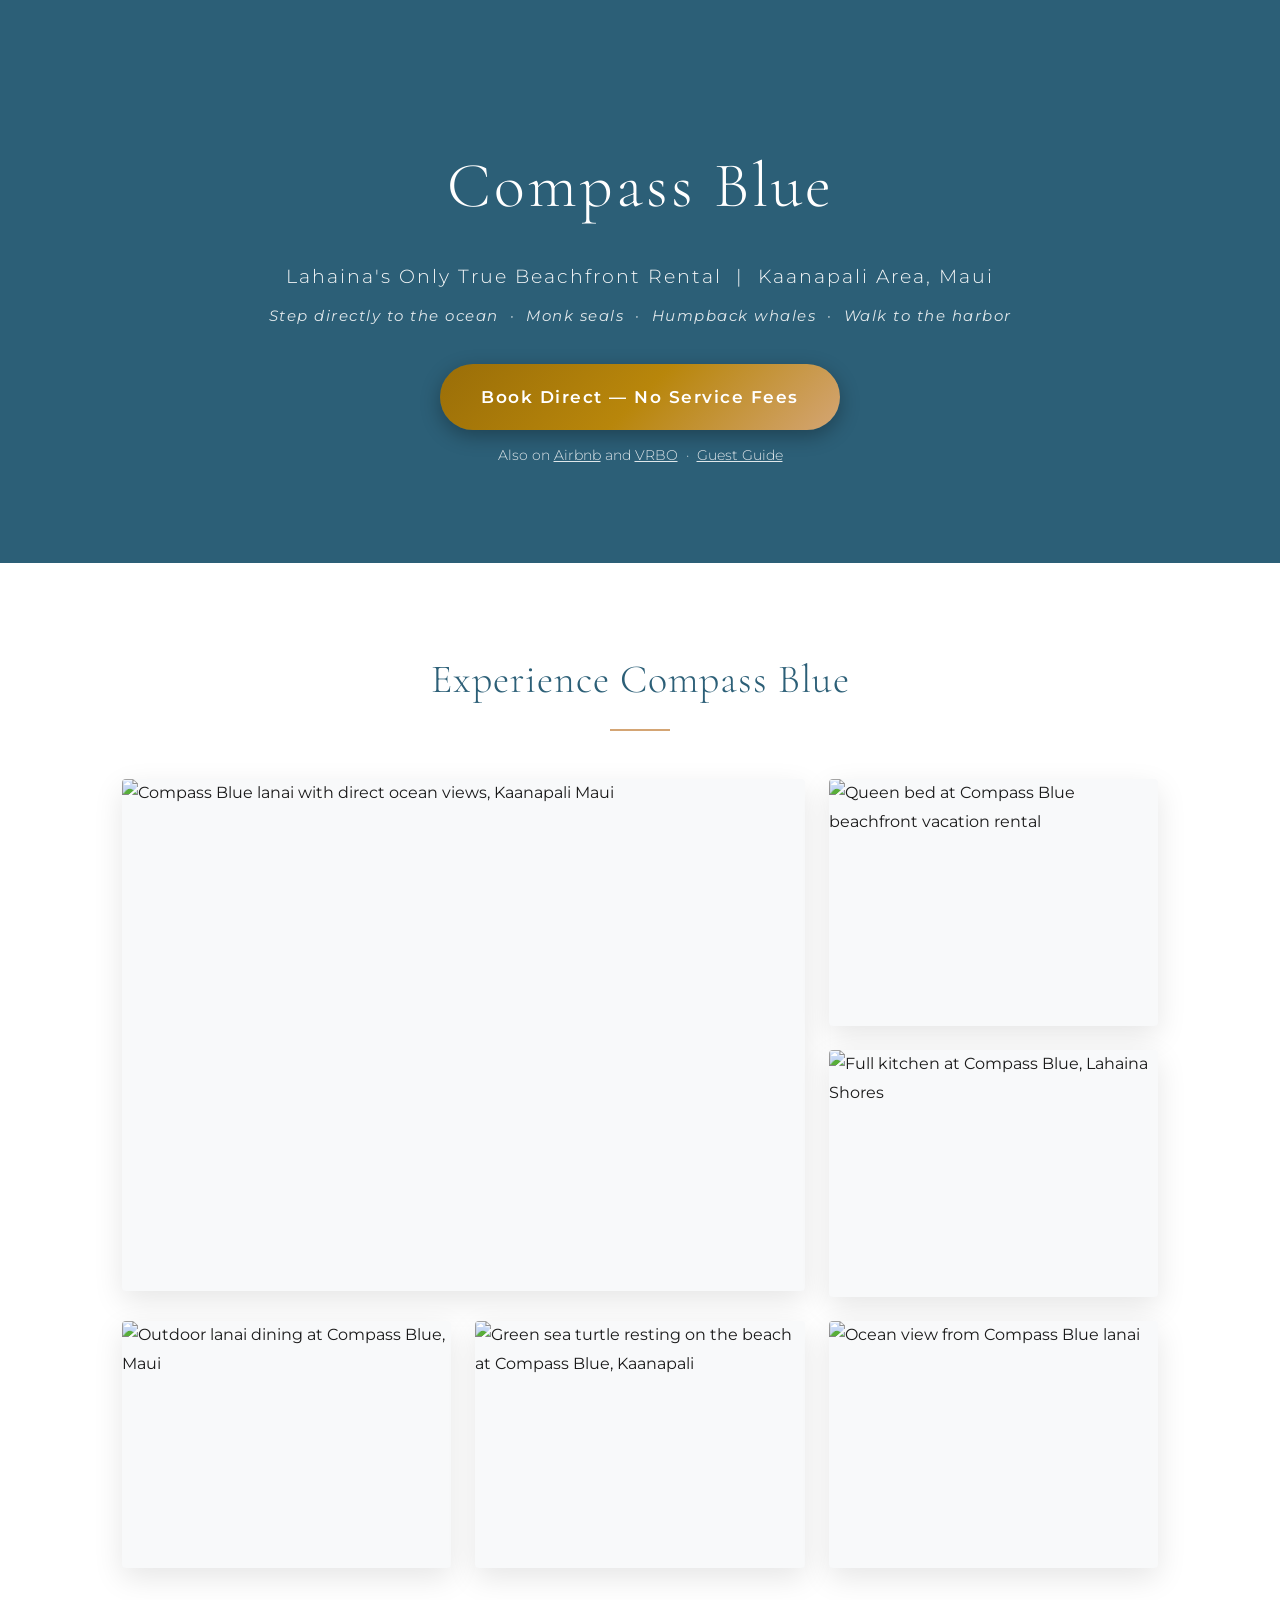
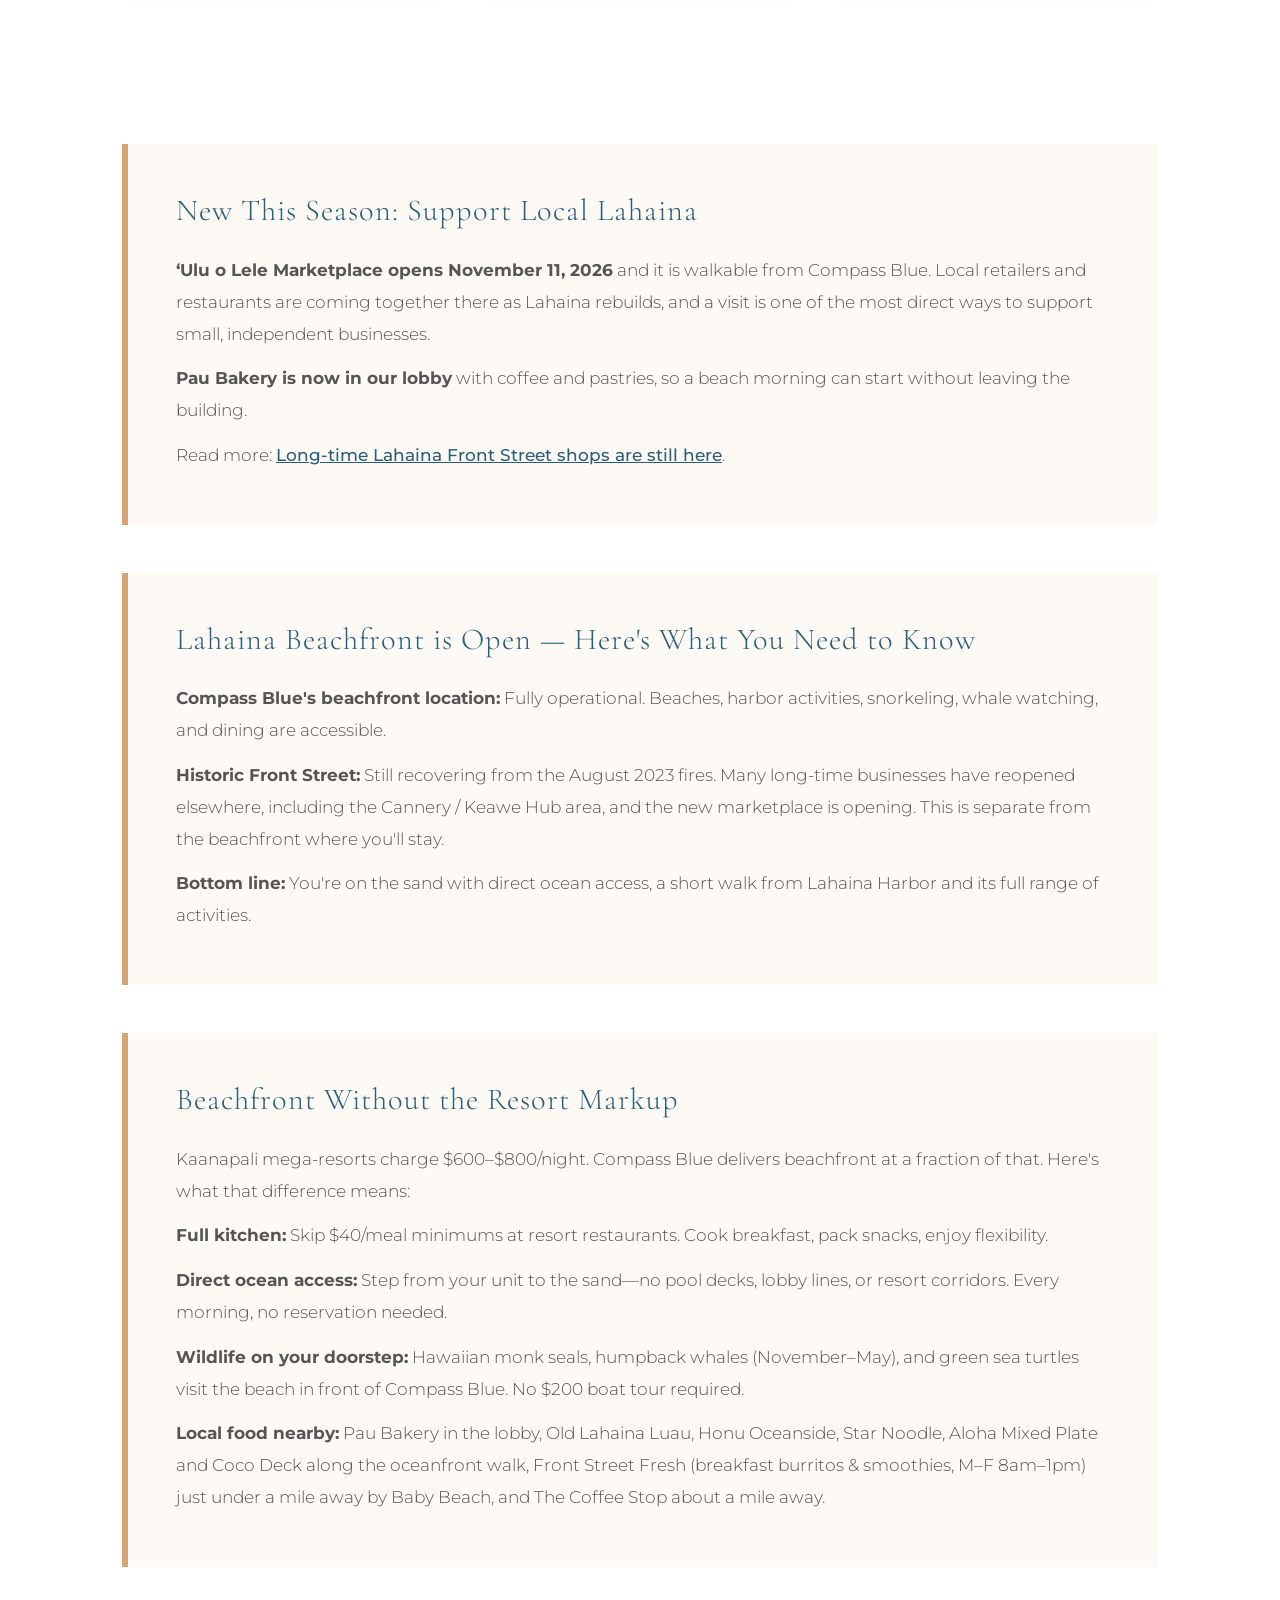
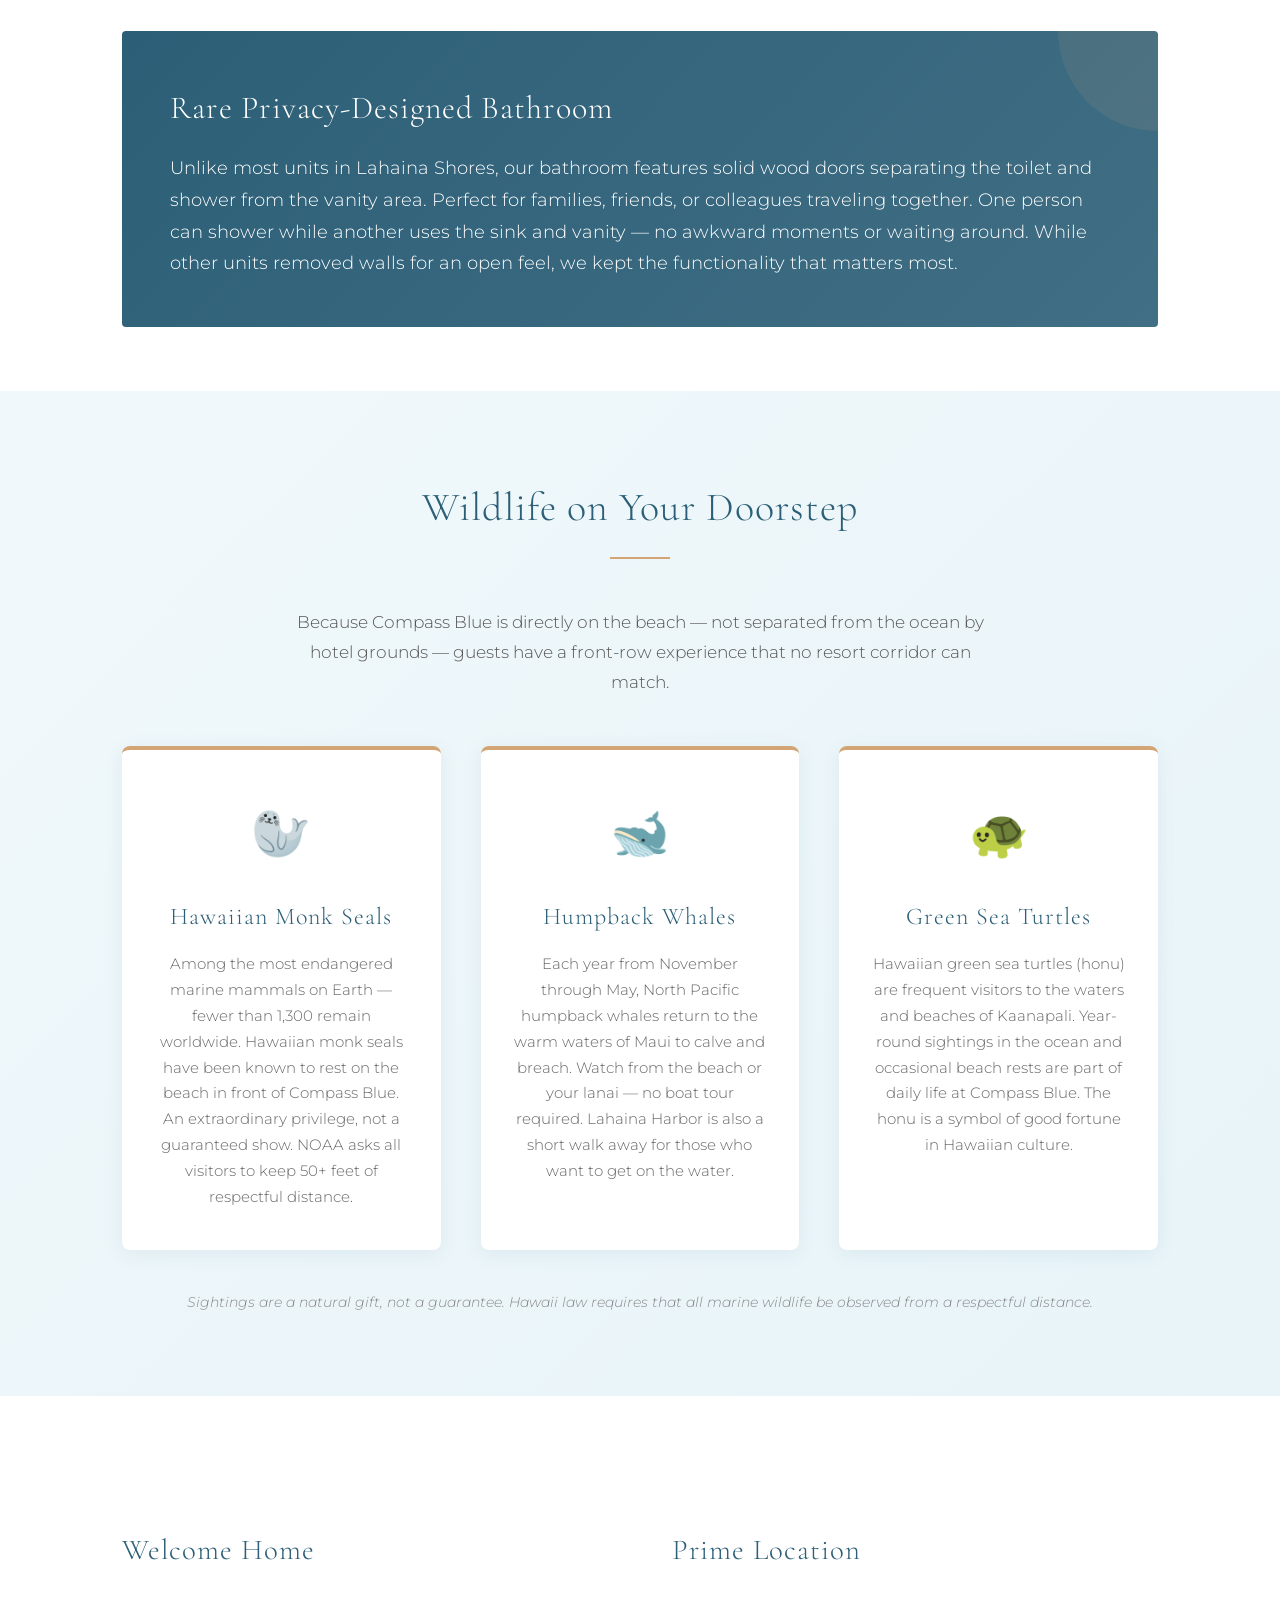
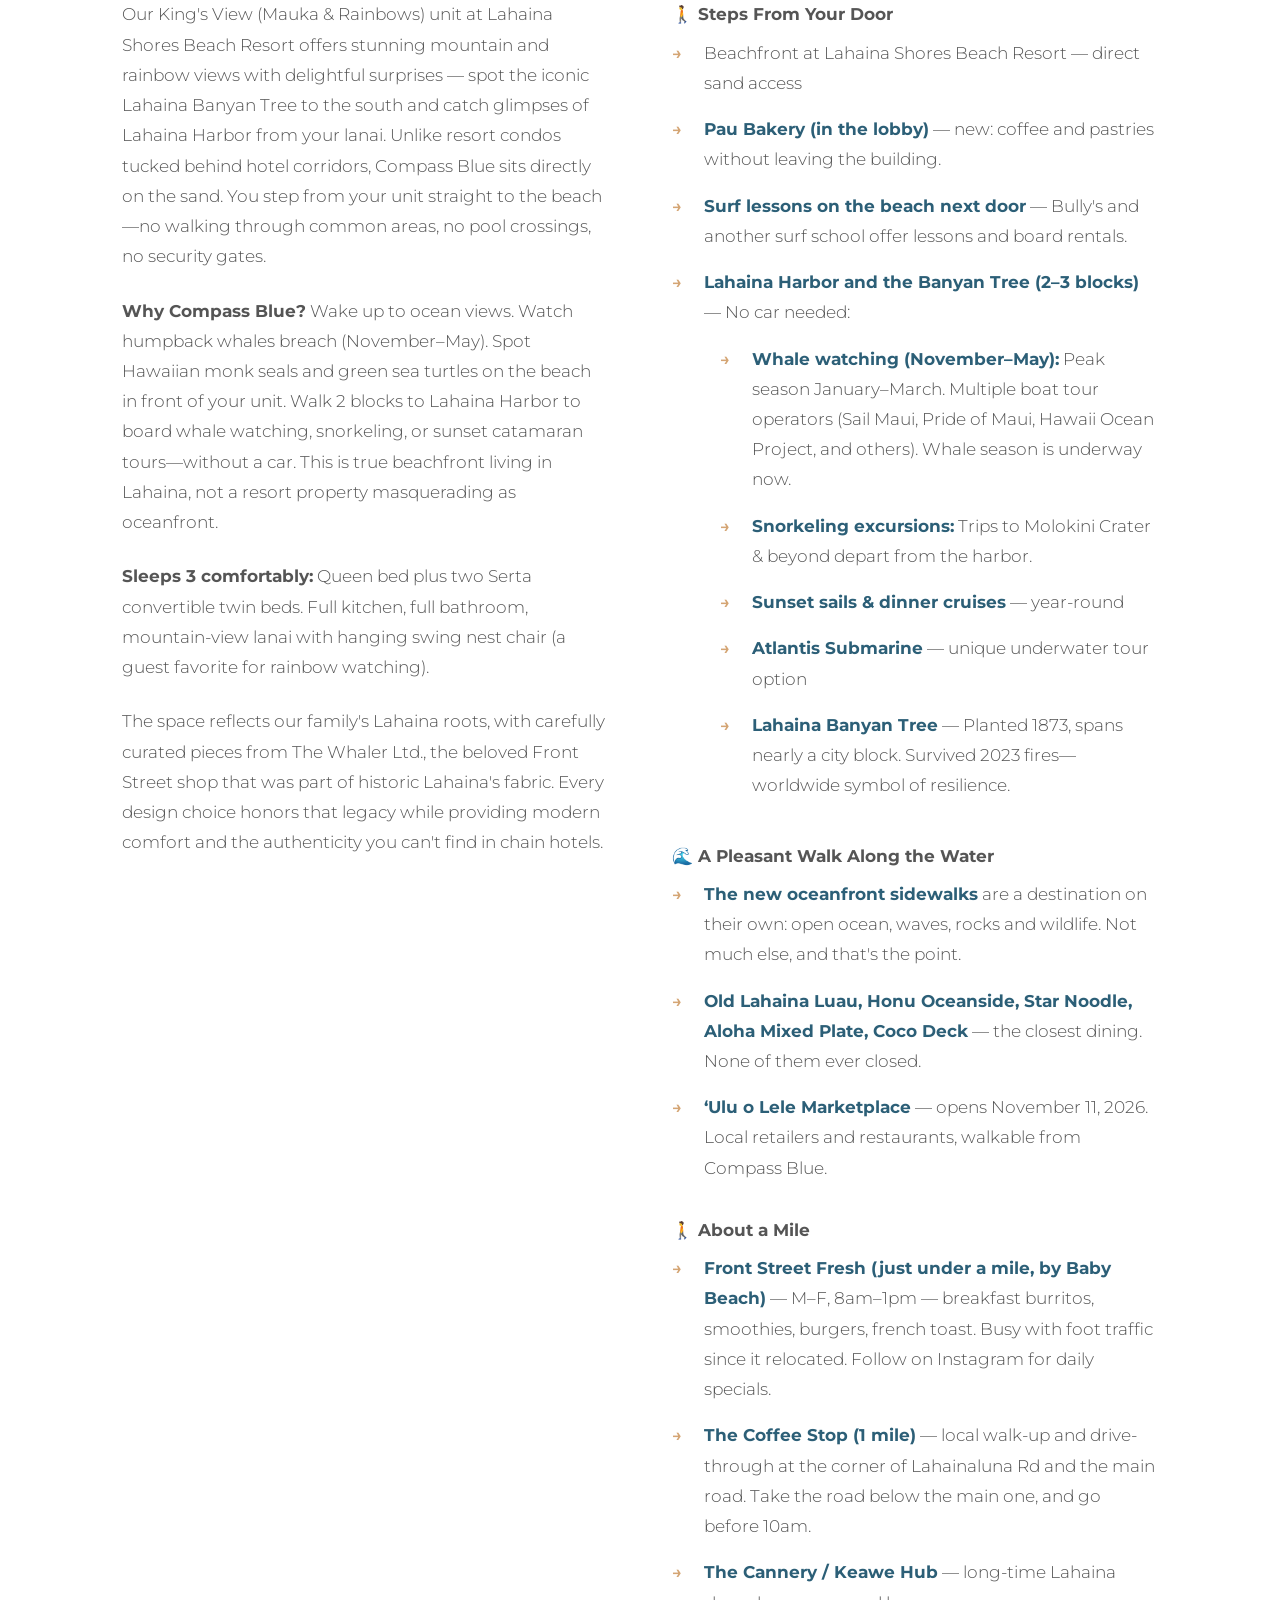
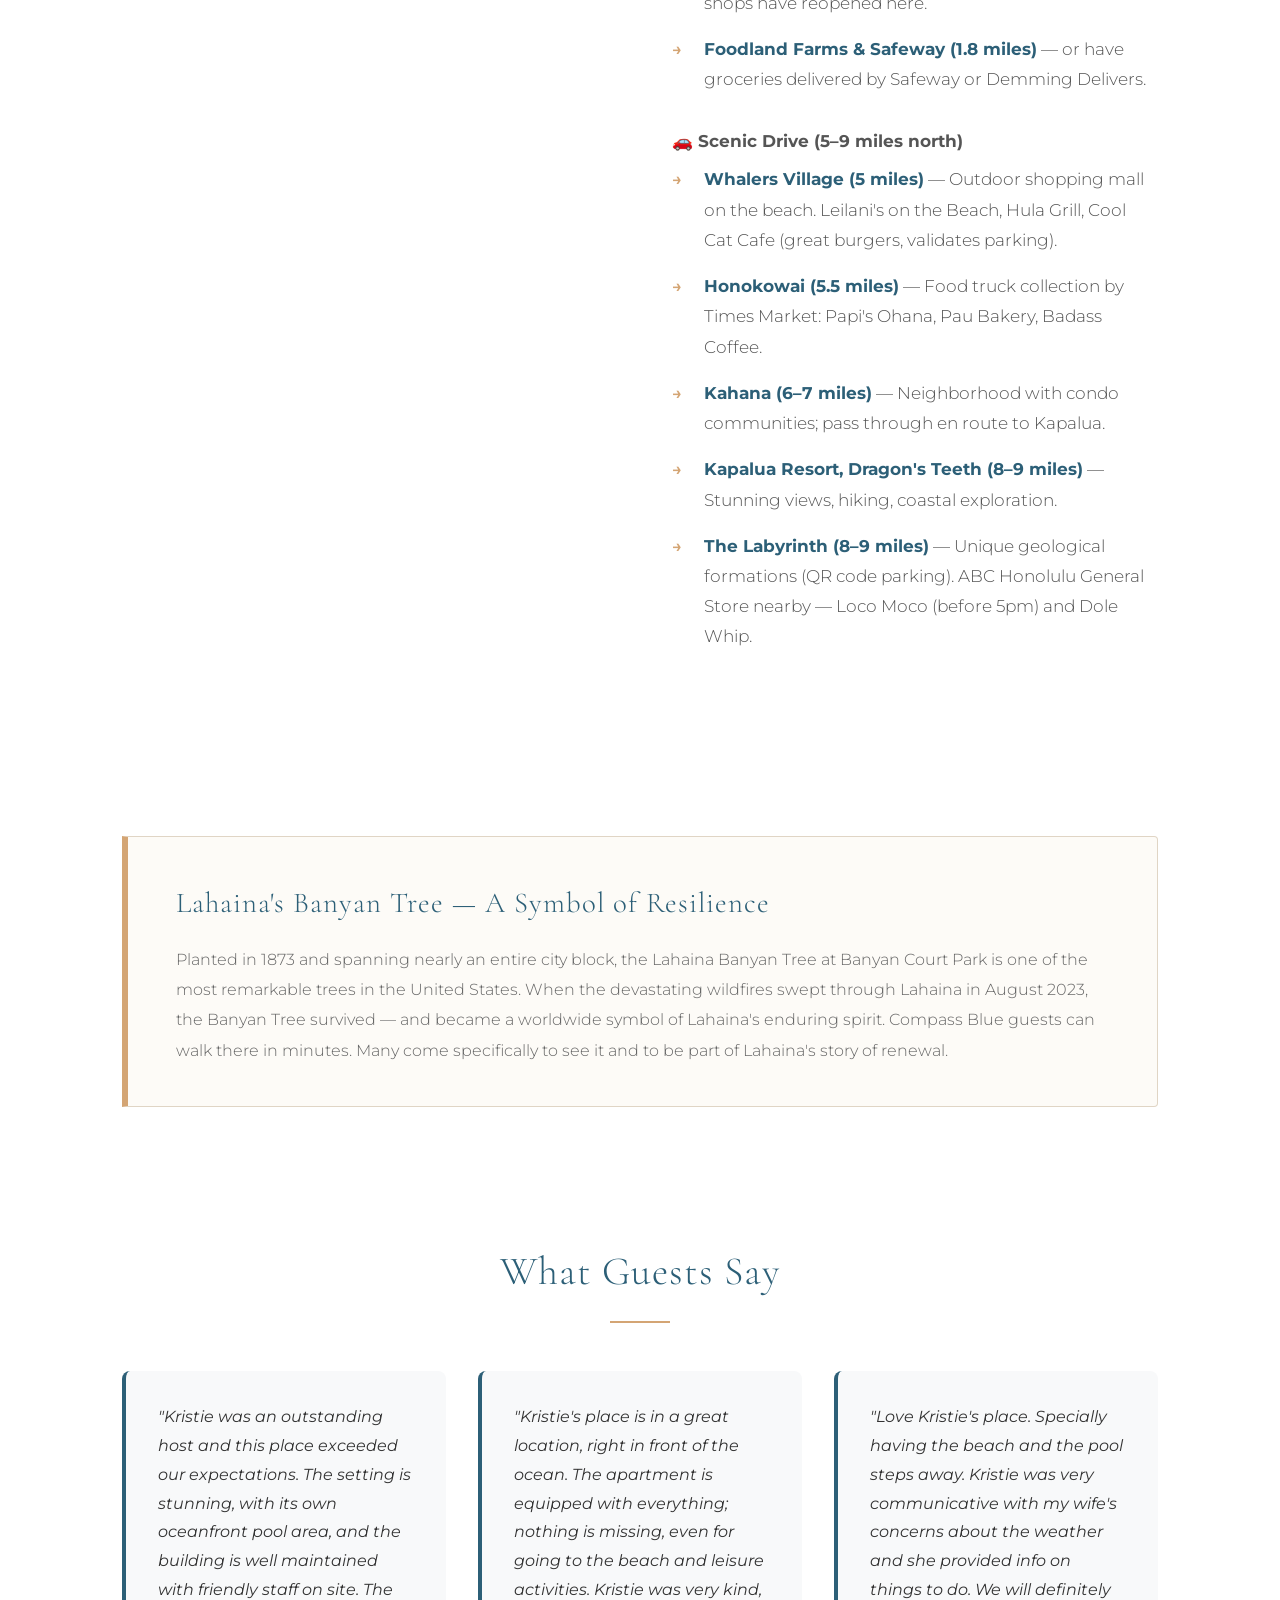
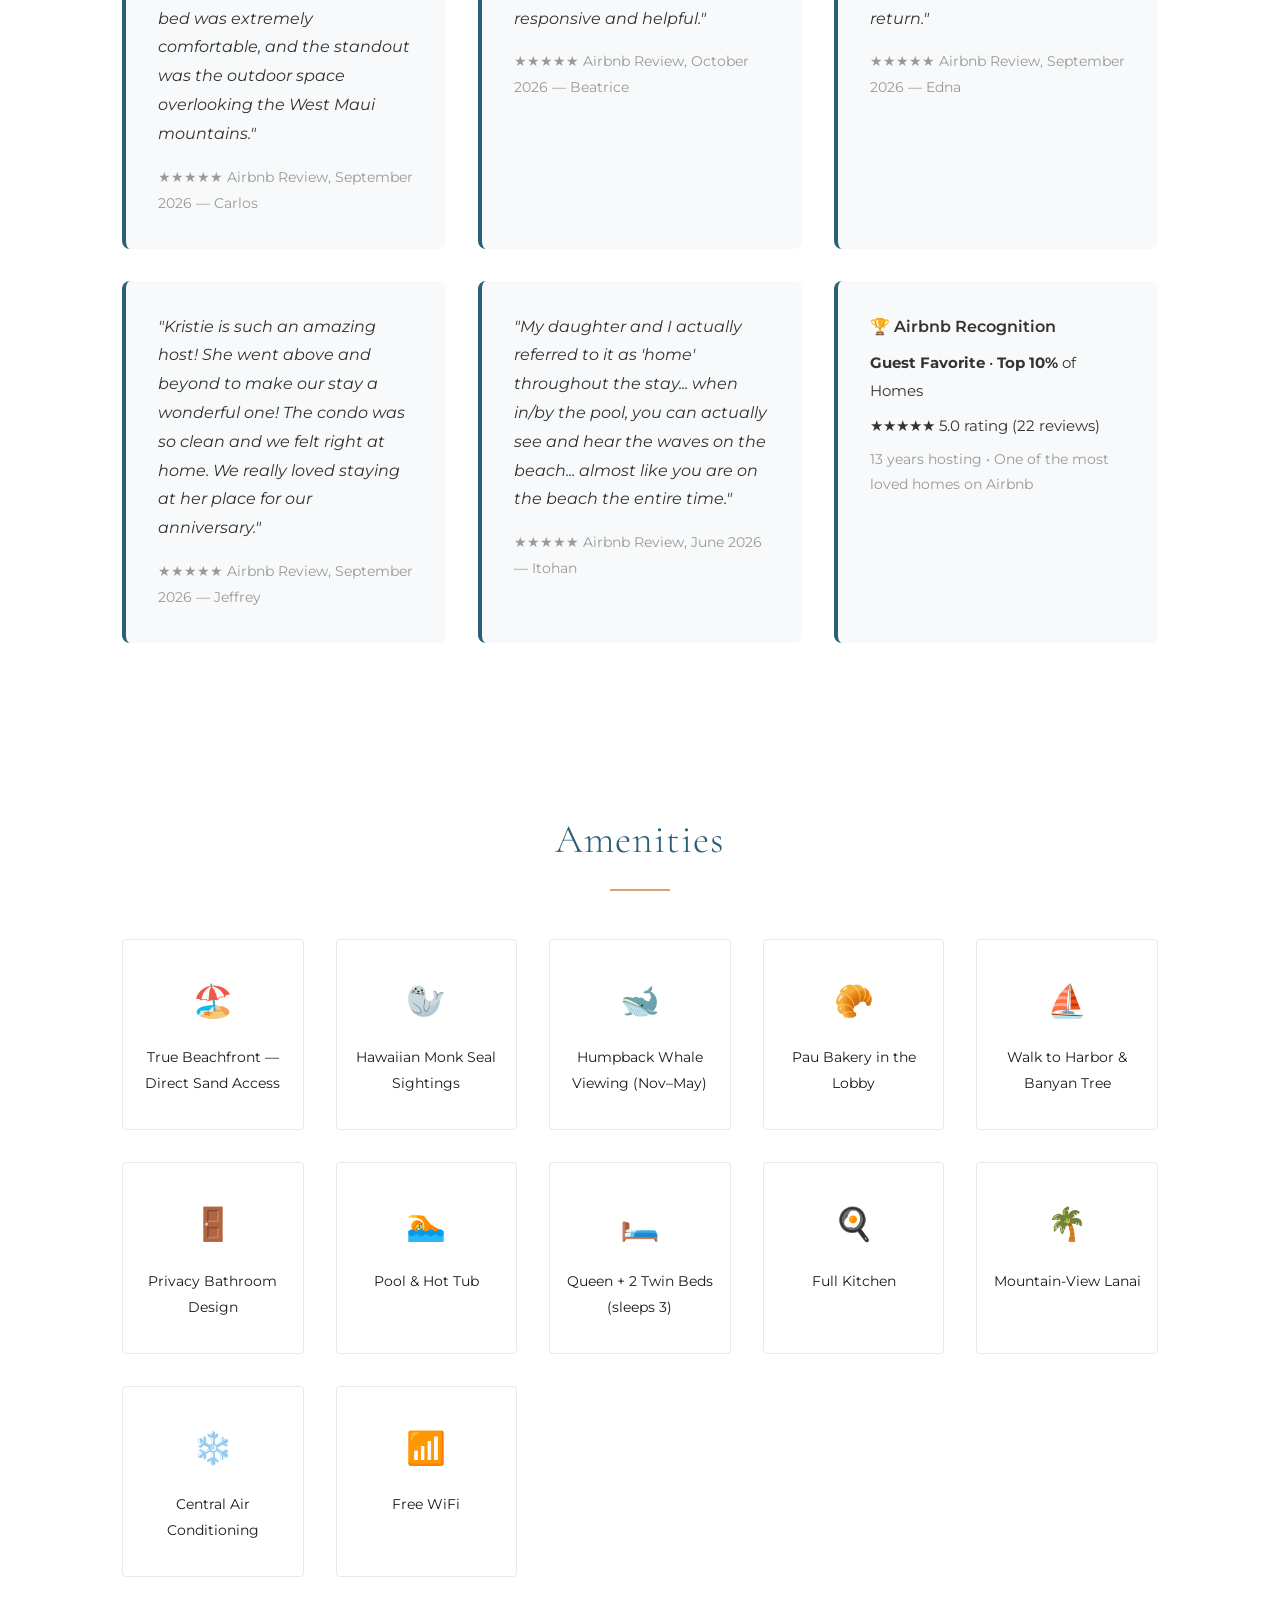
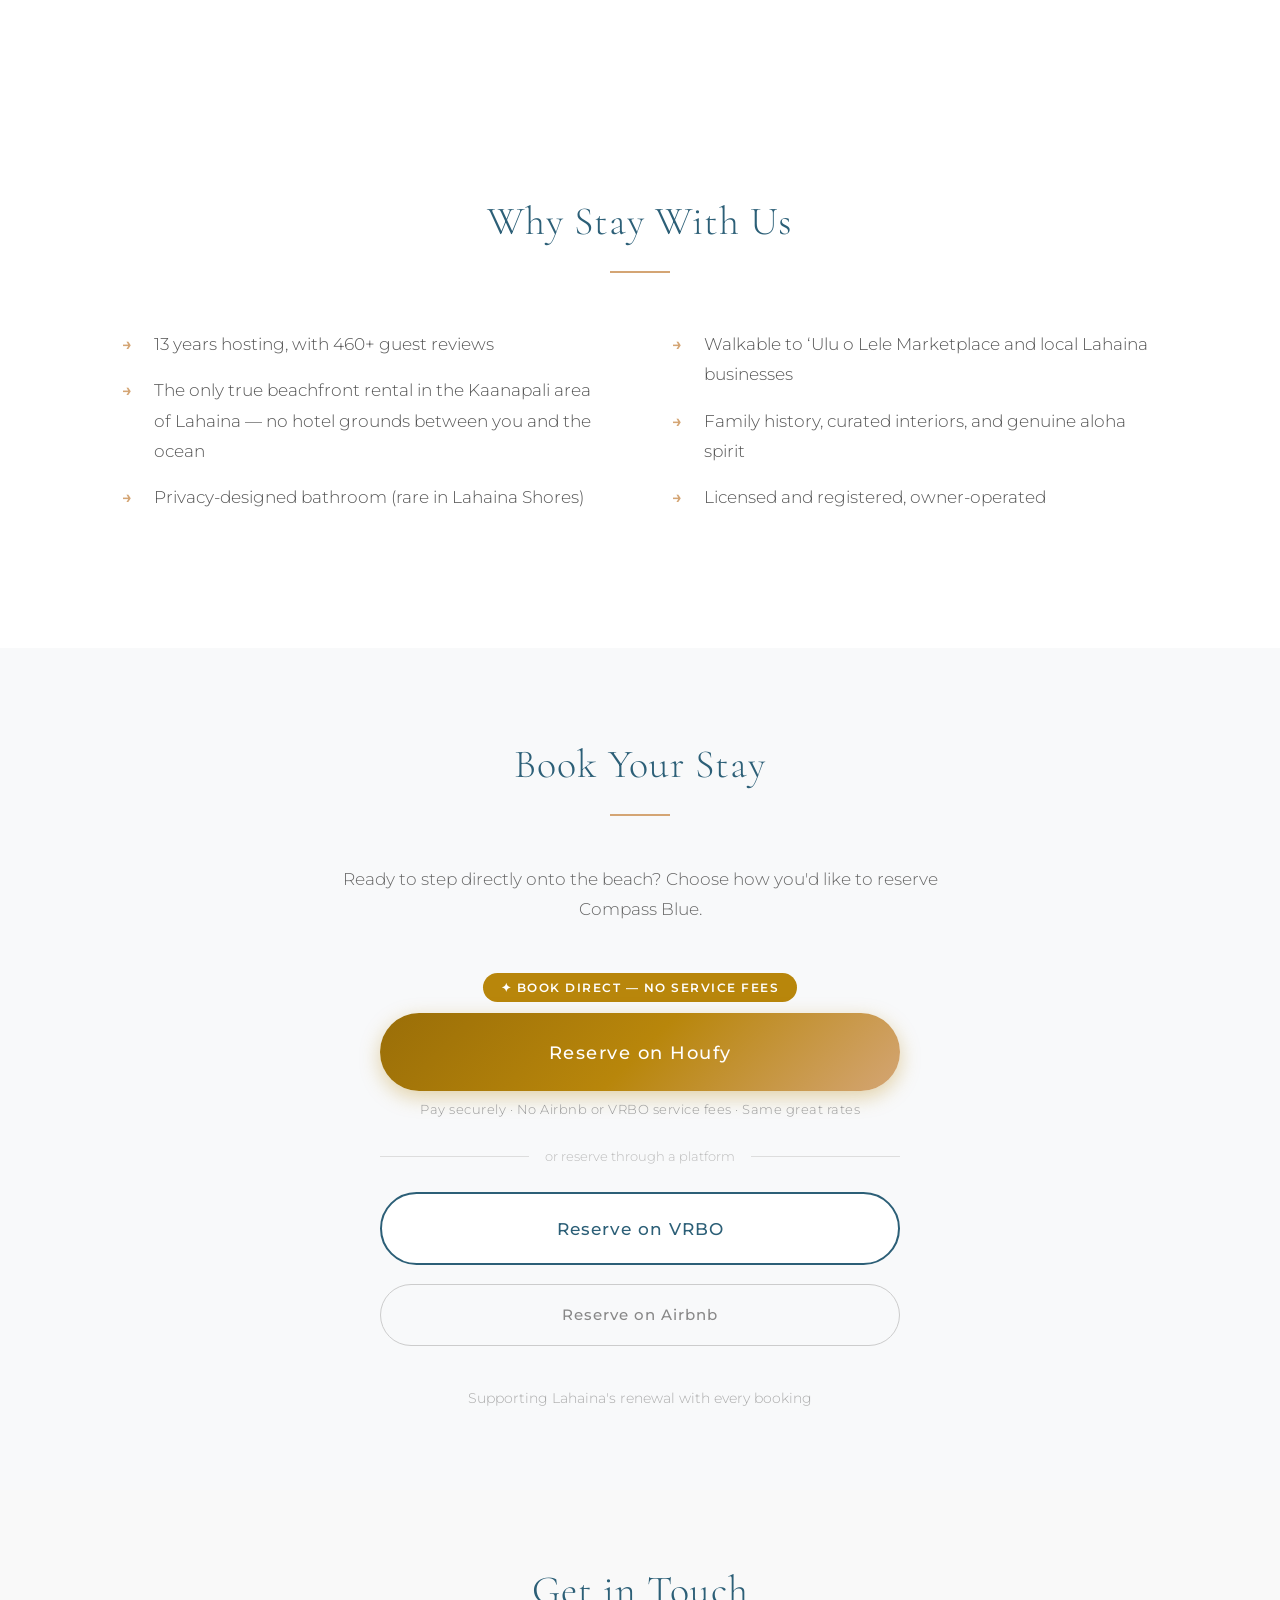
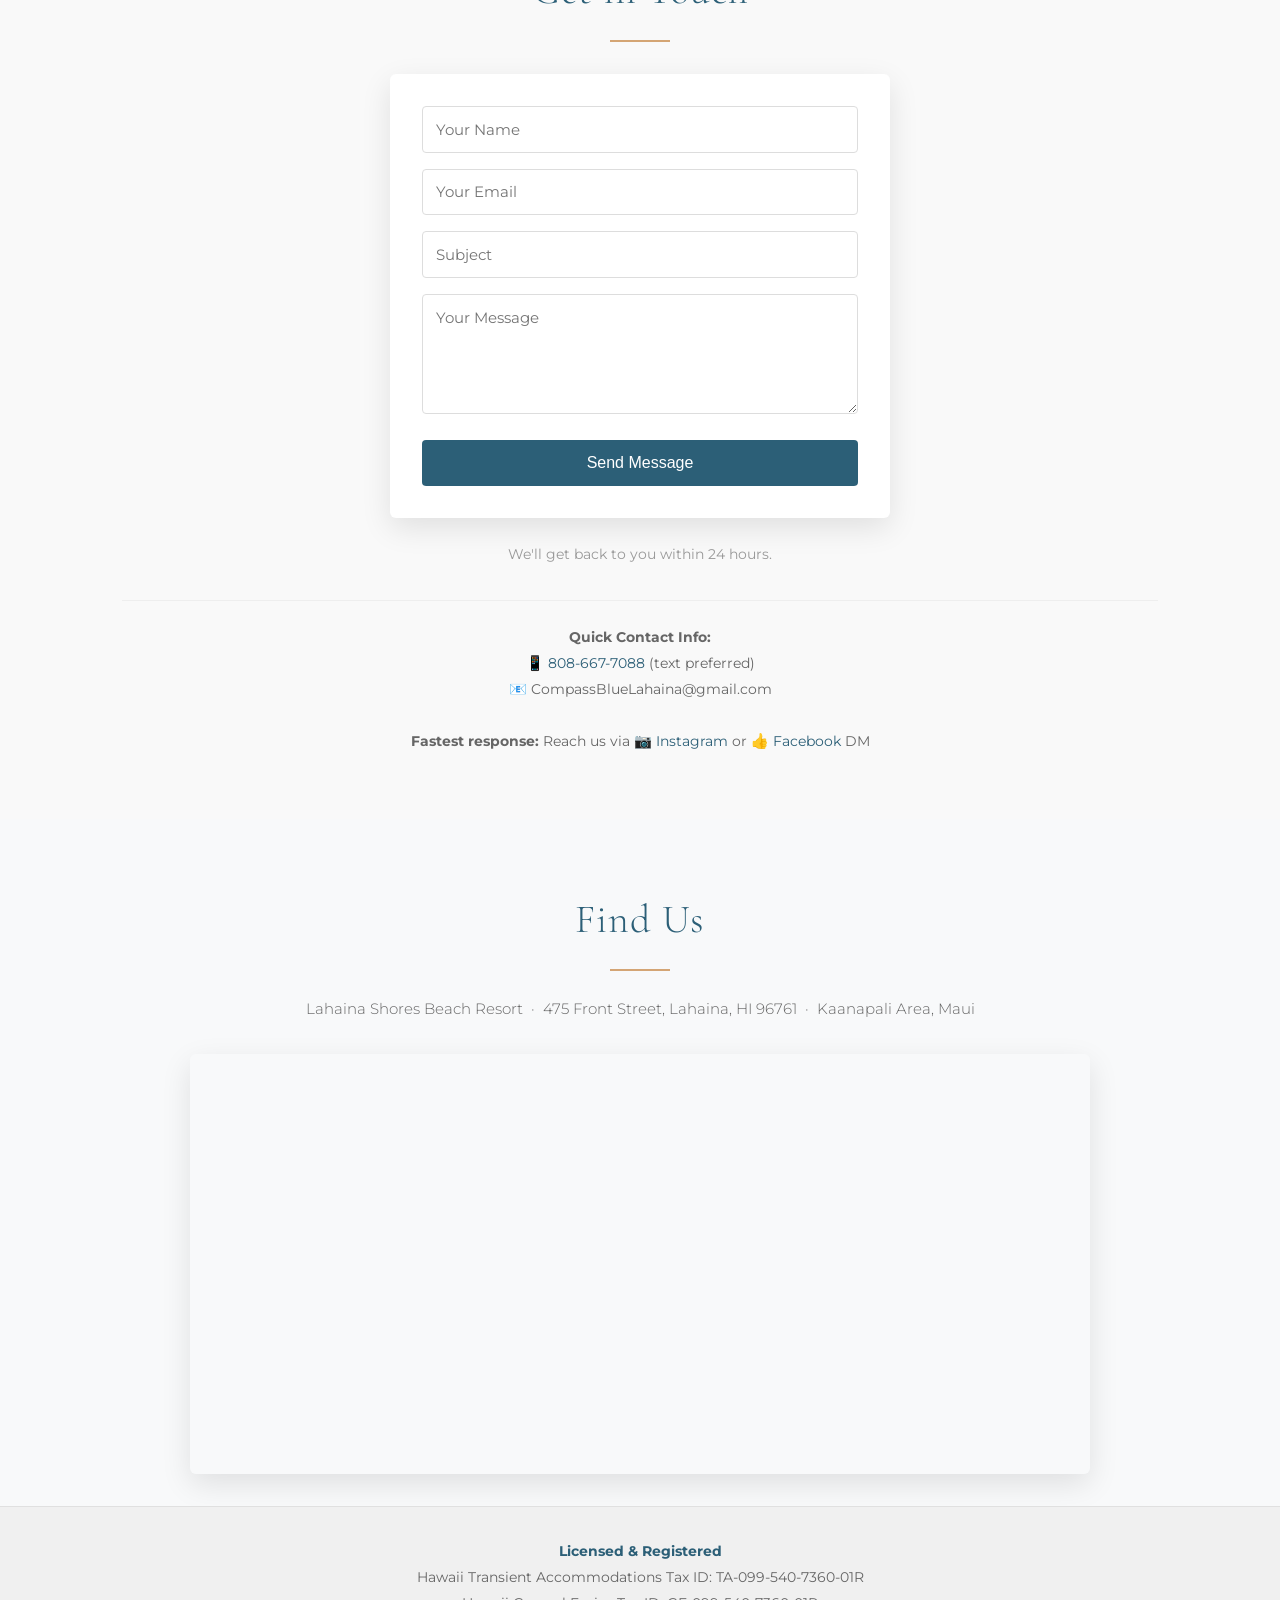
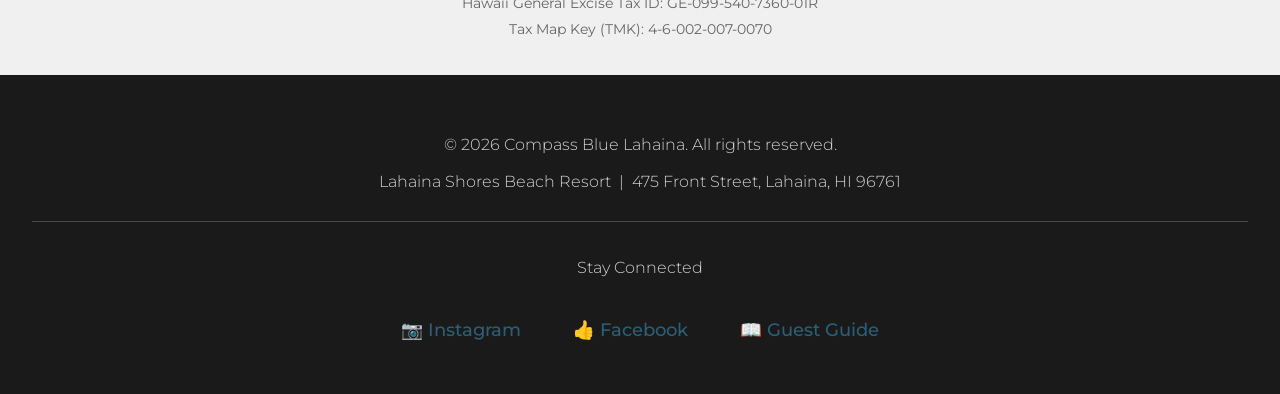
==== commit a002f97f: "Add files via upload" ====
--- a/index.html
+++ b/index.html
@@ -13,13 +13,11 @@
     <meta charset="UTF-8">
     <meta name="viewport" content="width=device-width, initial-scale=1.0">
     <meta name="robots" content="index, follow">
-    <meta name="description" content="Compass Blue: Lahaina's only true beachfront oceanfront rental. Step directly to sand. See monk seals, whales, turtles. Walk to harbor. Book direct or via Airbnb/VRBO.">
+    <meta name="description" content="Compass Blue: Lahaina's only true beachfront oceanfront rental. Step directly to sand. See monk seals, whales, turtles. Walk to the harbor and the new ʻUlu o Lele Marketplace. Book direct with no service fees.">
     <title>Compass Blue Beachfront — Lahaina, Maui Oceanfront Rental</title>
 
     <!-- ═══════════════════════════════════════════════════════════
          SCHEMA MARKUP — AI & Search Visibility
-         Tells Google, ChatGPT, Claude, and other AI exactly
-         what Compass Blue is and where it is.
     ════════════════════════════════════════════════════════════ -->
     <script type="application/ld+json">
     {
@@ -27,7 +25,7 @@
       "@type": ["VacationRental", "LodgingBusiness"],
       "name": "Compass Blue",
       "alternateName": "Compass Blue Lahaina",
-      "description": "The only true beachfront vacation rental in the Kaanapali area of Lahaina, Maui. Located at Lahaina Shores Beach Resort, guests step directly from the property to the sand — no walking through hotel grounds, no pool crossings, no resort corridors. Hawaiian monk seals (critically endangered, fewer than 1,300 remaining worldwide) have rested on the beach in front of Compass Blue. Humpback whales can be watched from the beach without leaving the property from November through May. Green sea turtles are frequent visitors to the beach in front. A short walk brings guests to Lahaina Harbor for whale watching and activity boats, and to the Lahaina Banyan Tree — a global symbol of resilience that survived the August 2023 fires. The unit sleeps up to 4 guests with a queen bed and two convertible twin beds, a full kitchen, a mountain-view lanai with West Maui Mountain views and hanging swing nest chair (guest favorite for rainbow watching), with Banyan tree and harbor views to the left, and a rare privacy-designed bathroom.",
+      "description": "The only true beachfront vacation rental in the Kaanapali area of Lahaina, Maui. Located at Lahaina Shores Beach Resort, guests step directly from the property to the sand — no walking through hotel grounds, no pool crossings, no resort corridors. Hawaiian monk seals (critically endangered, fewer than 1,300 remaining worldwide) have rested on the beach in front of Compass Blue. Humpback whales can be watched from the beach without leaving the property from November through May. Green sea turtles are frequent visitors to the beach in front. A short walk brings guests to Lahaina Harbor for whale watching and activity boats, and to the Lahaina Banyan Tree — a global symbol of resilience that survived the August 2023 fires. Pau Bakery is in the building lobby for coffee and pastries, and the new ʻUlu o Lele Marketplace, opening November 11, 2026 with local retailers and restaurants, is walkable. The unit comfortably sleeps 3 with a queen bed and two convertible twin beds, a full kitchen, a mountain-view lanai with West Maui Mountain views and hanging swing nest chair (guest favorite for rainbow watching), with Banyan tree and harbor views to the left, and a rare privacy-designed bathroom.",
       "url": "https://compassbluelahaina-web.github.io/compass-blue-maui/",
       "address": {
         "@type": "PostalAddress",
@@ -61,14 +59,15 @@
         { "@type": "LocationFeatureSpecification", "name": "Green sea turtle sightings from the beach in front", "value": true },
         { "@type": "LocationFeatureSpecification", "name": "Walk to Lahaina Harbor whale watching boats", "value": true },
         { "@type": "LocationFeatureSpecification", "name": "Walk to Lahaina Banyan Tree", "value": true },
-        { "@type": "LocationFeatureSpecification", "name": "Beach catamaran access", "value": true },
+        { "@type": "LocationFeatureSpecification", "name": "Pau Bakery coffee and pastries in the building lobby", "value": true },
+        { "@type": "LocationFeatureSpecification", "name": "Walkable to ʻUlu o Lele Marketplace (opens November 11, 2026)", "value": true },
+        { "@type": "LocationFeatureSpecification", "name": "Surf lessons on the beach next door", "value": true },
         { "@type": "LocationFeatureSpecification", "name": "Mountain-view lanai with West Maui Mountain views", "value": true },
         { "@type": "LocationFeatureSpecification", "name": "Full kitchen", "value": true },
         { "@type": "LocationFeatureSpecification", "name": "Privacy-designed bathroom", "value": true },
         { "@type": "LocationFeatureSpecification", "name": "Free WiFi", "value": true },
-        { "@type": "LocationFeatureSpecification", "name": "Parking included", "value": true },
-        { "@type": "LocationFeatureSpecification", "name": "Swimming pool", "value": true },
-        { "@type": "LocationFeatureSpecification", "name": "BBQ grill", "value": true },
+        { "@type": "LocationFeatureSpecification", "name": "Central air conditioning", "value": true },
+        { "@type": "LocationFeatureSpecification", "name": "Swimming pool and hot tub", "value": true },
         { "@type": "LocationFeatureSpecification", "name": "Hanging swing nest chair on lanai — guest favorite", "value": true },
         { "@type": "LocationFeatureSpecification", "name": "Mountain views and frequent rainbows from lanai", "value": true }
       ],
@@ -83,20 +82,21 @@
         "Humpback whale watching Maui",
         "Kaanapali beachfront access",
         "Lahaina Harbor activities",
-        "Lahaina Banyan Tree"
+        "Lahaina Banyan Tree",
+        "Supporting local Lahaina businesses"
       ],
       "telephone": "+1-808-667-7088",
       "aggregateRating": {
         "@type": "AggregateRating",
         "ratingValue": "5.0",
-        "ratingCount": 12,
+        "ratingCount": 26,
         "bestRating": "5",
         "worstRating": "1"
       }
     }
     </script>
 
-    <!-- FAQ Schema — AI pulls these Q&As directly when travelers ask questions -->
+    <!-- FAQ Schema -->
     <script type="application/ld+json">
     {
       "@context": "https://schema.org",
@@ -131,7 +131,7 @@
           "name": "How far is Compass Blue from Lahaina Harbor?",
           "acceptedAnswer": {
             "@type": "Answer",
-            "text": "Compass Blue at Lahaina Shores Beach Resort is approximately 2-3 blocks from Lahaina Harbor — close enough to walk. Guests can board whale watching boats, snorkeling excursions, sunset sails, and other activity boats without a car. This makes Compass Blue one of the most convenient Kaanapali-area rentals for harbor-based activities."
+            "text": "Compass Blue at Lahaina Shores Beach Resort is approximately 2-3 blocks from Lahaina Harbor — close enough to walk. Guests can board whale watching boats, snorkeling excursions, sunset sails, and other activity boats without a car."
           }
         },
         {
@@ -139,7 +139,23 @@
           "name": "How close is Compass Blue to the Lahaina Banyan Tree?",
           "acceptedAnswer": {
             "@type": "Answer",
-            "text": "The Lahaina Banyan Tree at Banyan Court Park is a short walk from Compass Blue, approximately 2-3 blocks from Lahaina Harbor. The historic tree — planted in 1873 and spanning nearly an acre — survived the devastating August 2023 Lahaina fires and has become a worldwide symbol of resilience and Lahaina's spirit of renewal. Many guests visit specifically to see it."
+            "text": "The Lahaina Banyan Tree at Banyan Court Park is a short walk from Compass Blue, approximately 2-3 blocks from Lahaina Harbor. The historic tree — planted in 1873 and spanning nearly an acre — survived the devastating August 2023 Lahaina fires and has become a worldwide symbol of resilience."
+          }
+        },
+        {
+          "@type": "Question",
+          "name": "Where can guests get coffee and pastries?",
+          "acceptedAnswer": {
+            "@type": "Answer",
+            "text": "Pau Bakery is now in the Lahaina Shores lobby, serving coffee and pastries steps from the unit. The Coffee Stop, a local walk-up and drive-through, is about a mile away."
+          }
+        },
+        {
+          "@type": "Question",
+          "name": "How can I support local Lahaina businesses during my stay?",
+          "acceptedAnswer": {
+            "@type": "Answer",
+            "text": "ʻUlu o Lele Marketplace opens November 11, 2026 and is walkable from Compass Blue, bringing local retailers and restaurants together as Lahaina rebuilds. Many long-time shops have also reopened at the Cannery and Keawe Hub area, and the closest restaurants along the oceanfront (Old Lahaina Luau, Honu Oceanside, Star Noodle, Aloha Mixed Plate, Coco Deck) are local favorites."
           }
         },
         {
@@ -220,6 +236,32 @@
             font-style: italic;
         }
 
+        .hero-cta {
+            margin-top: 2.2rem;
+        }
+
+        .hero-cta a.hero-btn {
+            display: inline-block;
+            padding: 1.1rem 2.6rem;
+            background: linear-gradient(135deg, #9a6e08 0%, var(--gold) 50%, var(--gold-light) 100%);
+            color: var(--white);
+            text-decoration: none;
+            border-radius: 50px;
+            font-weight: 600;
+            letter-spacing: 1.5px;
+            font-size: 1.05rem;
+            box-shadow: 0 6px 20px rgba(0,0,0,0.3);
+        }
+
+        .hero-cta .hero-sub {
+            margin-top: 0.8rem;
+            font-size: 0.85rem;
+            opacity: 0.85;
+            font-weight: 300;
+        }
+
+        .hero-cta .hero-sub a { color: var(--white); }
+
         /* ── LAYOUT ── */
         .container { max-width: 1100px; margin: 0 auto; padding: 0 2rem; }
 
@@ -327,7 +369,10 @@
             color: #555;
             font-weight: 300;
             line-height: 1.9;
-        }
+            margin-bottom: 0.8rem;
+        }
+
+        .differentiator-box a { color: var(--primary); font-weight: 500; }
 
         /* ── WILDLIFE SECTION ── */
         .wildlife-section {
@@ -512,7 +557,6 @@
             box-shadow: 0 8px 20px rgba(44, 95, 119, 0.4);
         }
 
-        /* Houfy — Book Direct (gold, larger) */
         .btn-direct {
             background: linear-gradient(135deg, #9a6e08 0%, var(--gold) 50%, var(--gold-light) 100%);
             font-size: 1.15rem;
@@ -527,7 +571,6 @@
             transform: translateY(-2px);
         }
 
-        /* VRBO — secondary (outline) */
         .btn-outline {
             background: var(--white);
             color: var(--primary);
@@ -541,7 +584,6 @@
             box-shadow: 0 6px 18px rgba(44, 95, 119, 0.25);
         }
 
-        /* Airbnb — tertiary (smaller, understated) */
         .btn-tertiary {
             background: transparent;
             color: #888;
@@ -587,7 +629,7 @@
             white-space: nowrap;
         }
 
-        /* ── BANYAN / LAHAINA HERITAGE SECTION ── */
+        /* ── HERITAGE ── */
         .heritage-box {
             border: 1px solid #e0d5c5;
             border-left: 6px solid var(--secondary);
@@ -639,15 +681,13 @@
             font-size: 1rem;
         }
 
-        /* ── CONTACT SECTION ── */
+        /* ── CONTACT ── */
         .contact-section {
             background: #f9f9f9;
             padding: 4rem 0;
         }
 
-        .contact-section .section-title {
-            margin-bottom: 2rem;
-        }
+        .contact-section .section-title { margin-bottom: 2rem; }
 
         .contact-form {
             max-width: 500px;
@@ -669,10 +709,7 @@
             font-size: 0.95rem;
         }
 
-        .contact-form textarea {
-            resize: vertical;
-            min-height: 120px;
-        }
+        .contact-form textarea { resize: vertical; min-height: 120px; }
 
         .contact-form button {
             background: var(--primary);
@@ -687,19 +724,15 @@
             width: 100%;
         }
 
-        .contact-form button:hover {
-            background: var(--secondary);
-        }
-
-        /* ── MAP SECTION ── */
+        .contact-form button:hover { background: var(--secondary); }
+
+        /* ── MAP ── */
         .map-section {
             padding: 4rem 0 2rem;
             background: var(--light);
         }
 
-        .map-section .section-title {
-            margin-bottom: 1.5rem;
-        }
+        .map-section .section-title { margin-bottom: 1.5rem; }
 
         .map-section .map-subtitle {
             text-align: center;
@@ -769,20 +802,20 @@
 </head>
 <body>
 
-    <!-- ═══════════════════════════════════════════════════════════
-         HERO
-    ════════════════════════════════════════════════════════════ -->
+    <!-- HERO -->
     <div class="hero">
         <div class="container">
             <h1>Compass Blue</h1>
             <p class="hero-tagline">Lahaina's Only True Beachfront Rental &nbsp;|&nbsp; Kaanapali Area, Maui</p>
             <p class="hero-qualifier">Step directly to the ocean &nbsp;·&nbsp; Monk seals &nbsp;·&nbsp; Humpback whales &nbsp;·&nbsp; Walk to the harbor</p>
+            <div class="hero-cta">
+                <a class="hero-btn" href="https://www.houfy.com/329782?guests=1&amp;adults=1&amp;children=0" target="_blank" rel="noopener">Book Direct — No Service Fees</a>
+                <p class="hero-sub">Also on <a href="https://www.airbnb.com/rooms/1554513657924432394" target="_blank" rel="noopener">Airbnb</a> and <a href="https://www.vrbo.com/4982152" target="_blank" rel="noopener">VRBO</a> &nbsp;·&nbsp; <a href="guide.html">Guest Guide</a></p>
+            </div>
         </div>
     </div>
 
-    <!-- ═══════════════════════════════════════════════════════════
-         PHOTO GALLERY
-    ════════════════════════════════════════════════════════════ -->
+    <!-- PHOTO GALLERY -->
     <div class="container">
         <section class="section">
             <h2 class="section-title">Experience Compass Blue</h2>
@@ -821,35 +854,39 @@
         </section>
     </div>
 
-    <!-- ═══════════════════════════════════════════════════════════
-         LAHAINA STATUS — ADDRESS THE MISCONCEPTION
-    ════════════════════════════════════════════════════════════ -->
+    <!-- SUPPORT LOCAL: ULU O LELE (NEW) -->
     <div class="container">
         <div class="differentiator-box">
-            <h3>Lahaina Beachfront is Thriving — Here's What You Need to Know</h3>
-            <p><strong>Compass Blue's beachfront location:</strong> Fully operational. All beaches, harbor activities, snorkeling, whale watching, and dining are accessible. Zero impact from 2023 fires or weather events.</p>
-            <p><strong>Historic Old Lahaina downtown (Front Street shops):</strong> Still recovering from August 2023 fires. Some businesses reopened; rebuilding is ongoing. This is separate from the beachfront where you'll stay.</p>
-            <p><strong>Bottom line:</strong> Your vacation experience at Compass Blue is unaffected. You're on the sand with direct ocean access, steps from Lahaina Harbor and its full range of activities.</p>
+            <h3>New This Season: Support Local Lahaina</h3>
+            <p><strong>ʻUlu o Lele Marketplace opens November 11, 2026</strong> and it is walkable from Compass Blue. Local retailers and restaurants are coming together there as Lahaina rebuilds, and a visit is one of the most direct ways to support small, independent businesses.</p>
+            <p><strong>Pau Bakery is now in our lobby</strong> with coffee and pastries, so a beach morning can start without leaving the building.</p>
+            <p>Read more: <a href="https://www.houfy.com/kristiehalsey/posts/long-time-lahaina-front-street-shops-are-still-here-14515818" target="_blank" rel="noopener">Long-time Lahaina Front Street shops are still here</a>.</p>
         </div>
     </div>
 
-    <!-- ═══════════════════════════════════════════════════════════
-         TRUE BEACHFRONT DIFFERENTIATOR
-    ════════════════════════════════════════════════════════════ -->
+    <!-- LAHAINA STATUS -->
     <div class="container">
         <div class="differentiator-box">
-            <h3>Beachfront Luxury Without the Resort Markup</h3>
-            <p>Kaanapali mega-resorts charge $600–$800/night. Compass Blue delivers beachfront luxury at $200–$300/night. Here's what that difference means:</p>
+            <h3>Lahaina Beachfront is Open — Here's What You Need to Know</h3>
+            <p><strong>Compass Blue's beachfront location:</strong> Fully operational. Beaches, harbor activities, snorkeling, whale watching, and dining are accessible.</p>
+            <p><strong>Historic Front Street:</strong> Still recovering from the August 2023 fires. Many long-time businesses have reopened elsewhere, including the Cannery / Keawe Hub area, and the new marketplace is opening. This is separate from the beachfront where you'll stay.</p>
+            <p><strong>Bottom line:</strong> You're on the sand with direct ocean access, a short walk from Lahaina Harbor and its full range of activities.</p>
+        </div>
+    </div>
+
+    <!-- TRUE BEACHFRONT DIFFERENTIATOR -->
+    <div class="container">
+        <div class="differentiator-box">
+            <h3>Beachfront Without the Resort Markup</h3>
+            <p>Kaanapali mega-resorts charge $600–$800/night. Compass Blue delivers beachfront at a fraction of that. Here's what that difference means:</p>
             <p><strong>Full kitchen:</strong> Skip $40/meal minimums at resort restaurants. Cook breakfast, pack snacks, enjoy flexibility.</p>
             <p><strong>Direct ocean access:</strong> Step from your unit to the sand—no pool decks, lobby lines, or resort corridors. Every morning, no reservation needed.</p>
             <p><strong>Wildlife on your doorstep:</strong> Hawaiian monk seals, humpback whales (November–May), and green sea turtles visit the beach in front of Compass Blue. No $200 boat tour required.</p>
-            <p><strong>Casual dining steps away:</strong> Front Street Fresh (breakfast burritos & smoothies, M–F 8am–1pm), The Coffee Stop (1-mile walk, morning coffee), and Front Street restaurants (1.8 miles: Mala Ocean Tavern, Star Noodle, Coco Deck, Old Lahaina Luau, Honu).</p>
+            <p><strong>Local food nearby:</strong> Pau Bakery in the lobby, Old Lahaina Luau, Honu Oceanside, Star Noodle, Aloha Mixed Plate and Coco Deck along the oceanfront walk, Front Street Fresh (breakfast burritos &amp; smoothies, M–F 8am–1pm) just under a mile away by Baby Beach, and The Coffee Stop about a mile away.</p>
         </div>
     </div>
 
-    <!-- ═══════════════════════════════════════════════════════════
-         PRIVACY BATHROOM (existing feature — preserved)
-    ════════════════════════════════════════════════════════════ -->
+    <!-- PRIVACY BATHROOM -->
     <div class="container">
         <div class="feature-box">
             <h3>Rare Privacy-Designed Bathroom</h3>
@@ -857,9 +894,7 @@
         </div>
     </div>
 
-    <!-- ═══════════════════════════════════════════════════════════
-         WILDLIFE SECTION
-    ════════════════════════════════════════════════════════════ -->
+    <!-- WILDLIFE SECTION -->
     <div class="wildlife-section">
         <div class="container">
             <h2 class="section-title">Wildlife on Your Doorstep</h2>
@@ -887,9 +922,7 @@
         </div>
     </div>
 
-    <!-- ═══════════════════════════════════════════════════════════
-         ABOUT & LOCATION
-    ════════════════════════════════════════════════════════════ -->
+    <!-- ABOUT & LOCATION -->
     <div class="container">
         <section class="section">
             <div class="content-grid">
@@ -897,36 +930,43 @@
                     <h3>Welcome Home</h3>
                     <p>Our King's View (Mauka &amp; Rainbows) unit at Lahaina Shores Beach Resort offers stunning mountain and rainbow views with delightful surprises — spot the iconic Lahaina Banyan Tree to the south and catch glimpses of Lahaina Harbor from your lanai. Unlike resort condos tucked behind hotel corridors, Compass Blue sits directly on the sand. You step from your unit straight to the beach—no walking through common areas, no pool crossings, no security gates.</p>
                     <p style="margin-top: 1.5rem;"><strong>Why Compass Blue?</strong> Wake up to ocean views. Watch humpback whales breach (November–May). Spot Hawaiian monk seals and green sea turtles on the beach in front of your unit. Walk 2 blocks to Lahaina Harbor to board whale watching, snorkeling, or sunset catamaran tours—without a car. This is true beachfront living in Lahaina, not a resort property masquerading as oceanfront.</p>
-                    <p style="margin-top: 1.5rem;"><strong>Sleeps up to 4 guests comfortably:</strong> Queen bed plus two Serta convertible twin beds — perfect for families or friends traveling together. Full kitchen, full bathroom, mountain-view lanai with hanging swing nest chair (a guest favorite for rainbow watching).</p>
+                    <p style="margin-top: 1.5rem;"><strong>Sleeps 3 comfortably:</strong> Queen bed plus two Serta convertible twin beds. Full kitchen, full bathroom, mountain-view lanai with hanging swing nest chair (a guest favorite for rainbow watching).</p>
                     <p style="margin-top: 1.5rem;">The space reflects our family's Lahaina roots, with carefully curated pieces from The Whaler Ltd., the beloved Front Street shop that was part of historic Lahaina's fabric. Every design choice honors that legacy while providing modern comfort and the authenticity you can't find in chain hotels.</p>
                 </div>
                 <div class="content-block">
                     <h3>Prime Location</h3>
-                    <p><strong>🚶 Walking Distance (No Car Needed)</strong></p>
+                    <p><strong>🚶 Steps From Your Door</strong></p>
                     <ul style="margin-bottom: 1.5rem;">
                         <li>Beachfront at Lahaina Shores Beach Resort — direct sand access</li>
-                        <li><strong>Front Street Fresh (between resort &amp; harbor)</strong> — M–F, 8am–1pm — breakfast burritos, smoothies, local favorite. Follow on Instagram for daily specials. Cross-promotions with HI Surf Club (sometimes free smoothie with surf lesson).</li>
-                        <li><strong>HI Surf Club (next to Front Street Fresh)</strong> — board rentals, SUP rentals, surf classes. Popular local surf spot, perfect for all levels.</li>
-                        <li><strong>Lahaina Harbor (2 blocks)</strong> — No car needed to access:
+                        <li><strong>Pau Bakery (in the lobby)</strong> — new: coffee and pastries without leaving the building.</li>
+                        <li><strong>Surf lessons on the beach next door</strong> — Bully's and another surf school offer lessons and board rentals.</li>
+                        <li><strong>Lahaina Harbor and the Banyan Tree (2–3 blocks)</strong> — No car needed:
                             <ul style="margin-top: 0.5rem; margin-left: 1rem;">
-                                <li><strong>Whale watching (November–May):</strong> Peak season January–March. Multiple boat tour operators (Sail Maui, Pride of Maui, Hawaii Ocean Project, and others). Just completed their first full season since harbor reopened post-fire.</li>
-                                <li><strong>Snorkeling excursions (May onward):</strong> As whale season winds down, snorkel trips to Molokini Crater &amp; beyond begin. Clear water season, perfect sightings.</li>
+                                <li><strong>Whale watching (November–May):</strong> Peak season January–March. Multiple boat tour operators (Sail Maui, Pride of Maui, Hawaii Ocean Project, and others). Whale season is underway now.</li>
+                                <li><strong>Snorkeling excursions:</strong> Trips to Molokini Crater &amp; beyond depart from the harbor.</li>
                                 <li><strong>Sunset sails &amp; dinner cruises</strong> — year-round</li>
                                 <li><strong>Atlantis Submarine</strong> — unique underwater tour option</li>
+                                <li><strong>Lahaina Banyan Tree</strong> — Planted 1873, spans nearly a city block. Survived 2023 fires—worldwide symbol of resilience.</li>
                             </ul>
                         </li>
-                        <li><strong>Lahaina Banyan Tree (2–3 blocks)</strong> — Planted 1873, spans nearly a city block. Survived 2023 fires—worldwide symbol of resilience. Historic walk, great photos.</li>
-                        <li><strong>The Coffee Stop (1 mile walk)</strong> — local favorite, excellent coffee, open mornings.</li>
                     </ul>
-                    <p><strong>🚗 Short Drive (1.8 miles)</strong></p>
+                    <p><strong>🌊 A Pleasant Walk Along the Water</strong></p>
                     <ul style="margin-bottom: 1.5rem;">
-                        <li><strong>Front Street Dining:</strong> Mala Ocean Tavern, Star Noodle, Coco Deck, Old Lahaina Luau, Honu. (Note: Mid-section of Front Street is rebuilding from 2023 fires; restaurants are accessible but some areas still under recovery.)</li>
-                        <li><strong>Lahaina Cannery (1.8 miles)</strong> — Shopping &amp; dining</li>
+                        <li><strong>The new oceanfront sidewalks</strong> are a destination on their own: open ocean, waves, rocks and wildlife. Not much else, and that's the point.</li>
+                        <li><strong>Old Lahaina Luau, Honu Oceanside, Star Noodle, Aloha Mixed Plate, Coco Deck</strong> — the closest dining. None of them ever closed.</li>
+                        <li><strong>ʻUlu o Lele Marketplace</strong> — opens November 11, 2026. Local retailers and restaurants, walkable from Compass Blue.</li>
                     </ul>
-                    <p><strong>🏝️ Scenic Drive (5–9 miles north)</strong></p>
+                    <p><strong>🚶 About a Mile</strong></p>
+                    <ul style="margin-bottom: 1.5rem;">
+                        <li><strong>Front Street Fresh (just under a mile, by Baby Beach)</strong> — M–F, 8am–1pm — breakfast burritos, smoothies, burgers, french toast. Busy with foot traffic since it relocated. Follow on Instagram for daily specials.</li>
+                        <li><strong>The Coffee Stop (1 mile)</strong> — local walk-up and drive-through at the corner of Lahainaluna Rd and the main road. Take the road below the main one, and go before 10am.</li>
+                        <li><strong>The Cannery / Keawe Hub</strong> — long-time Lahaina shops have reopened here.</li>
+                        <li><strong>Foodland Farms &amp; Safeway (1.8 miles)</strong> — or have groceries delivered by Safeway or Demming Delivers.</li>
+                    </ul>
+                    <p><strong>🚗 Scenic Drive (5–9 miles north)</strong></p>
                     <ul>
                         <li><strong>Whalers Village (5 miles)</strong> — Outdoor shopping mall on the beach. Leilani's on the Beach, Hula Grill, Cool Cat Cafe (great burgers, validates parking).</li>
-                        <li><strong>Honolowai (5.5 miles)</strong> — Food truck collection by Times Market: Papi's Ohana, Pau Bakery, Badass Coffee.</li>
+                        <li><strong>Honokowai (5.5 miles)</strong> — Food truck collection by Times Market: Papi's Ohana, Pau Bakery, Badass Coffee.</li>
                         <li><strong>Kahana (6–7 miles)</strong> — Neighborhood with condo communities; pass through en route to Kapalua.</li>
                         <li><strong>Kapalua Resort, Dragon's Teeth (8–9 miles)</strong> — Stunning views, hiking, coastal exploration.</li>
                         <li><strong>The Labyrinth (8–9 miles)</strong> — Unique geological formations (QR code parking). ABC Honolulu General Store nearby — Loco Moco (before 5pm) and Dole Whip.</li>
@@ -936,9 +976,7 @@
         </section>
     </div>
 
-    <!-- ═══════════════════════════════════════════════════════════
-         LAHAINA BANYAN TREE / HERITAGE
-    ════════════════════════════════════════════════════════════ -->
+    <!-- HERITAGE -->
     <div class="container">
         <div class="heritage-box">
             <h3>Lahaina's Banyan Tree — A Symbol of Resilience</h3>
@@ -946,42 +984,42 @@
         </div>
     </div>
 
-    <!-- ═══════════════════════════════════════════════════════════
-         GUEST TESTIMONIALS
-    ════════════════════════════════════════════════════════════ -->
+    <!-- GUEST TESTIMONIALS -->
     <div class="container">
         <section class="section">
             <h2 class="section-title">What Guests Say</h2>
             <div style="display: grid; grid-template-columns: repeat(auto-fit, minmax(300px, 1fr)); gap: 2rem;">
                 <div style="background: #f8f9fa; padding: 2rem; border-radius: 8px; border-left: 4px solid var(--primary);">
-                    <p style="font-style: italic; color: #333; margin-bottom: 1rem;">"Very peaceful place to be! Great size for a couple and you are located on the beach which is amazing to see sunsets 🌅 Definitely would return if we come back to Maui!"</p>
-                    <p style="color: #999; font-size: 0.9rem;">★★★★★ Airbnb Review</p>
+                    <p style="font-style: italic; color: #333; margin-bottom: 1rem;">"Kristie was an outstanding host and this place exceeded our expectations. The setting is stunning, with its own oceanfront pool area, and the building is well maintained with friendly staff on site. The bed was extremely comfortable, and the standout was the outdoor space overlooking the West Maui mountains."</p>
+                    <p style="color: #999; font-size: 0.9rem;">★★★★★ Airbnb Review, September 2026 — Carlos</p>
                 </div>
                 <div style="background: #f8f9fa; padding: 2rem; border-radius: 8px; border-left: 4px solid var(--primary);">
-                    <p style="font-style: italic; color: #333; margin-bottom: 1rem;">"Kristie was an excellent host! Proactive, responsive and very helpful. The room is very clean and comfortable. We loved the beautiful view, the beachfront area, and how close it was to great restaurants and beaches. Would definitely come back!"</p>
-                    <p style="color: #999; font-size: 0.9rem;">★★★★★ Airbnb Review</p>
+                    <p style="font-style: italic; color: #333; margin-bottom: 1rem;">"Kristie's place is in a great location, right in front of the ocean. The apartment is equipped with everything; nothing is missing, even for going to the beach and leisure activities. Kristie was very kind, responsive and helpful."</p>
+                    <p style="color: #999; font-size: 0.9rem;">★★★★★ Airbnb Review, October 2026 — Beatrice</p>
                 </div>
                 <div style="background: #f8f9fa; padding: 2rem; border-radius: 8px; border-left: 4px solid var(--primary);">
-                    <p style="font-style: italic; color: #333; margin-bottom: 1rem;">"Fantastic experience, everything was so good."</p>
-                    <p style="color: #999; font-size: 0.9rem;">★★★★★ Airbnb Review</p>
+                    <p style="font-style: italic; color: #333; margin-bottom: 1rem;">"Love Kristie's place. Specially having the beach and the pool steps away. Kristie was very communicative with my wife's concerns about the weather and she provided info on things to do. We will definitely return."</p>
+                    <p style="color: #999; font-size: 0.9rem;">★★★★★ Airbnb Review, September 2026 — Edna</p>
                 </div>
                 <div style="background: #f8f9fa; padding: 2rem; border-radius: 8px; border-left: 4px solid var(--primary);">
-                    <p style="font-style: italic; color: #333; margin-bottom: 1rem;">"Kristie responded to everything I asked and was a great host. Always responsive and welcoming."</p>
-                    <p style="color: #999; font-size: 0.9rem;">★★★★★ Airbnb Review</p>
+                    <p style="font-style: italic; color: #333; margin-bottom: 1rem;">"Kristie is such an amazing host! She went above and beyond to make our stay a wonderful one! The condo was so clean and we felt right at home. We really loved staying at her place for our anniversary."</p>
+                    <p style="color: #999; font-size: 0.9rem;">★★★★★ Airbnb Review, September 2026 — Jeffrey</p>
+                </div>
+                <div style="background: #f8f9fa; padding: 2rem; border-radius: 8px; border-left: 4px solid var(--primary);">
+                    <p style="font-style: italic; color: #333; margin-bottom: 1rem;">"My daughter and I actually referred to it as 'home' throughout the stay... when in/by the pool, you can actually see and hear the waves on the beach... almost like you are on the beach the entire time."</p>
+                    <p style="color: #999; font-size: 0.9rem;">★★★★★ Airbnb Review, June 2026 — Itohan</p>
                 </div>
                 <div style="background: #f8f9fa; padding: 2rem; border-radius: 8px; border-left: 4px solid var(--primary);">
                     <p style="color: #333; margin-bottom: 0.5rem; font-weight: 600;">🏆 Airbnb Recognition</p>
                     <p style="color: #333; font-size: 0.95rem; margin-bottom: 0.5rem;"><strong>Guest Favorite</strong> • <strong>Top 10%</strong> of Homes</p>
-                    <p style="color: #333; font-size: 0.95rem; margin-bottom: 0.5rem;">★★★★★ 5.0 rating (8 reviews)</p>
+                    <p style="color: #333; font-size: 0.95rem; margin-bottom: 0.5rem;">★★★★★ 5.0 rating (22 reviews)</p>
                     <p style="color: #999; font-size: 0.85rem;">13 years hosting • One of the most loved homes on Airbnb</p>
                 </div>
             </div>
         </section>
     </div>
 
-    <!-- ═══════════════════════════════════════════════════════════
-         AMENITIES
-    ════════════════════════════════════════════════════════════ -->
+    <!-- AMENITIES -->
     <div class="container">
         <section class="section">
             <h2 class="section-title">Amenities</h2>
@@ -999,8 +1037,12 @@
                     <div class="amenity-text">Humpback Whale Viewing (Nov–May)</div>
                 </div>
                 <div class="amenity">
+                    <div class="amenity-icon">🥐</div>
+                    <div class="amenity-text">Pau Bakery in the Lobby</div>
+                </div>
+                <div class="amenity">
                     <div class="amenity-icon">⛵</div>
-                    <div class="amenity-text">Walk to Harbor &amp; Beach Catamaran</div>
+                    <div class="amenity-text">Walk to Harbor &amp; Banyan Tree</div>
                 </div>
                 <div class="amenity">
                     <div class="amenity-icon">🚪</div>
@@ -1008,11 +1050,11 @@
                 </div>
                 <div class="amenity">
                     <div class="amenity-icon">🏊</div>
-                    <div class="amenity-text">Pool &amp; BBQ</div>
+                    <div class="amenity-text">Pool &amp; Hot Tub</div>
                 </div>
                 <div class="amenity">
                     <div class="amenity-icon">🛏️</div>
-                    <div class="amenity-text">Queen + 2 Twin Beds (sleeps 4)</div>
+                    <div class="amenity-text">Queen + 2 Twin Beds (sleeps 3)</div>
                 </div>
                 <div class="amenity">
                     <div class="amenity-icon">🍳</div>
@@ -1023,50 +1065,41 @@
                     <div class="amenity-text">Mountain-View Lanai</div>
                 </div>
                 <div class="amenity">
+                    <div class="amenity-icon">❄️</div>
+                    <div class="amenity-text">Central Air Conditioning</div>
+                </div>
+                <div class="amenity">
                     <div class="amenity-icon">📶</div>
                     <div class="amenity-text">Free WiFi</div>
                 </div>
-                <div class="amenity">
-                    <div class="amenity-icon">🚗</div>
-                    <div class="amenity-text">Parking Included</div>
-                </div>
-                <div class="amenity">
-                    <div class="amenity-icon">🌺</div>
-                    <div class="amenity-text">Walk to Lahaina Banyan Tree</div>
-                </div>
             </div>
         </section>
     </div>
 
-    <!-- ═══════════════════════════════════════════════════════════
-         WHY BOOK WITH US
-    ════════════════════════════════════════════════════════════ -->
+    <!-- WHY BOOK WITH US -->
     <div class="container">
         <section class="section">
             <h2 class="section-title">Why Stay With Us</h2>
             <div class="content-grid">
                 <div class="content-block">
                     <ul>
-                        <li>500+ reviews as experienced hosts</li>
+                        <li>13 years hosting, with 460+ guest reviews</li>
                         <li>The only true beachfront rental in the Kaanapali area of Lahaina — no hotel grounds between you and the ocean</li>
                         <li>Privacy-designed bathroom (rare in Lahaina Shores)</li>
                     </ul>
                 </div>
                 <div class="content-block">
                     <ul>
-                        <li>Supporting Lahaina's recovery with every booking</li>
+                        <li>Walkable to ʻUlu o Lele Marketplace and local Lahaina businesses</li>
                         <li>Family history, curated interiors, and genuine aloha spirit</li>
-                        <li>Fully licensed, compliant, and professionally managed</li>
+                        <li>Licensed and registered, owner-operated</li>
                     </ul>
                 </div>
             </div>
         </section>
     </div>
 
-    <!-- ═══════════════════════════════════════════════════════════
-         BOOKING SECTION
-         Order: Houfy (Book Direct) → VRBO → Airbnb
-    ════════════════════════════════════════════════════════════ -->
+    <!-- BOOKING SECTION -->
     <div class="booking-section">
         <div class="container">
             <h2 class="section-title">Book Your Stay</h2>
@@ -1074,9 +1107,6 @@
 
             <div class="booking-stack">
 
-                <!-- 1. HOUFY — Book Direct (primary, gold) -->
-                <!-- ★ REPLACE the href below with your Houfy listing URL ★ -->
-                <!-- Example: https://www.houfy.com/listing/compass-blue-lahaina -->
                 <div class="booking-option">
                     <span class="booking-badge">✦ Book Direct — No Service Fees</span>
                     <a href="https://www.houfy.com/329782?guests=1&amp;adults=1&amp;children=0" class="btn-book btn-direct" target="_blank" rel="noopener">
@@ -1087,14 +1117,12 @@
 
                 <div class="booking-divider"><span>or reserve through a platform</span></div>
 
-                <!-- 2. VRBO (secondary, outline) -->
                 <div class="booking-option">
                     <a href="https://www.vrbo.com/4982152" class="btn-book btn-outline" target="_blank" rel="noopener">
                         Reserve on VRBO
                     </a>
                 </div>
 
-                <!-- 3. AIRBNB (tertiary, understated) -->
                 <div class="booking-option">
                     <a href="https://www.airbnb.com/rooms/1554513657924432394" class="btn-book btn-tertiary" target="_blank" rel="noopener">
                         Reserve on Airbnb
@@ -1107,9 +1135,7 @@
         </div>
     </div>
 
-    <!-- ═══════════════════════════════════════════════════════════
-         CONTACT US
-    ════════════════════════════════════════════════════════════ -->
+    <!-- CONTACT US -->
     <section class="contact-section">
         <div class="container">
             <h2 class="section-title">Get in Touch</h2>
@@ -1130,9 +1156,7 @@
         </div>
     </section>
 
-    <!-- ═══════════════════════════════════════════════════════════
-         MAP
-    ════════════════════════════════════════════════════════════ -->
+    <!-- MAP -->
     <section class="map-section">
         <div class="container">
             <h2 class="section-title">Find Us</h2>
@@ -1149,9 +1173,7 @@
         </div>
     </section>
 
-    <!-- ═══════════════════════════════════════════════════════════
-         LEGAL INFO
-    ════════════════════════════════════════════════════════════ -->
+    <!-- LEGAL INFO -->
     <div class="legal-info">
         <p><strong>Licensed &amp; Registered</strong></p>
         <p>Hawaii Transient Accommodations Tax ID: TA-099-540-7360-01R<br>
@@ -1159,9 +1181,7 @@
         Tax Map Key (TMK): 4-6-002-007-0070</p>
     </div>
 
-    <!-- ═══════════════════════════════════════════════════════════
-         FOOTER
-    ════════════════════════════════════════════════════════════ -->
+    <!-- FOOTER -->
     <footer>
         <p>&copy; 2026 Compass Blue Lahaina. All rights reserved.</p>
         <p>Lahaina Shores Beach Resort &nbsp;|&nbsp; 475 Front Street, Lahaina, HI 96761</p>
@@ -1170,6 +1190,7 @@
             <div class="social-links" style="gap: 1.5rem;">
                 <a href="https://instagram.com/compassbluelahaina" class="social-link" target="_blank" rel="noopener">📷 Instagram</a>
                 <a href="https://facebook.com/compassbluelahaina" class="social-link" target="_blank" rel="noopener">👍 Facebook</a>
+                <a href="guide.html" class="social-link">📖 Guest Guide</a>
             </div>
         </div>
     </footer>
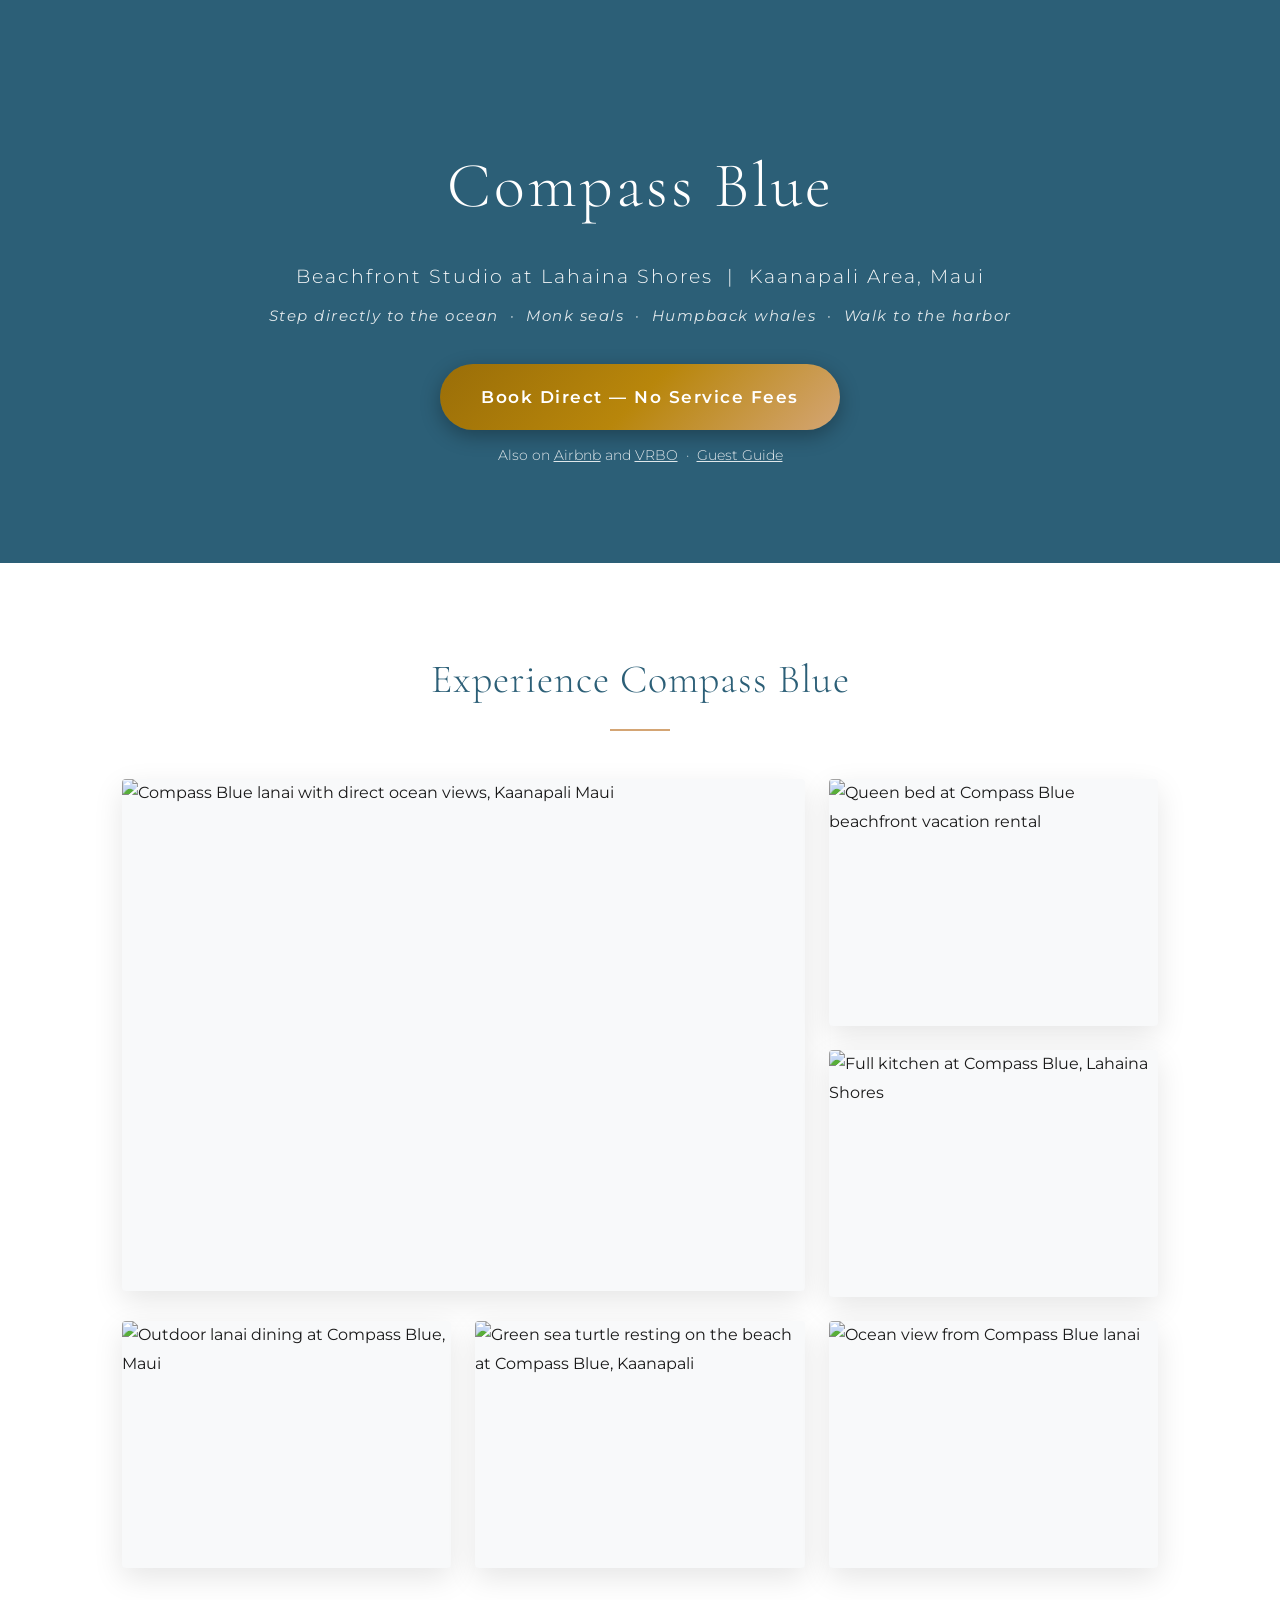
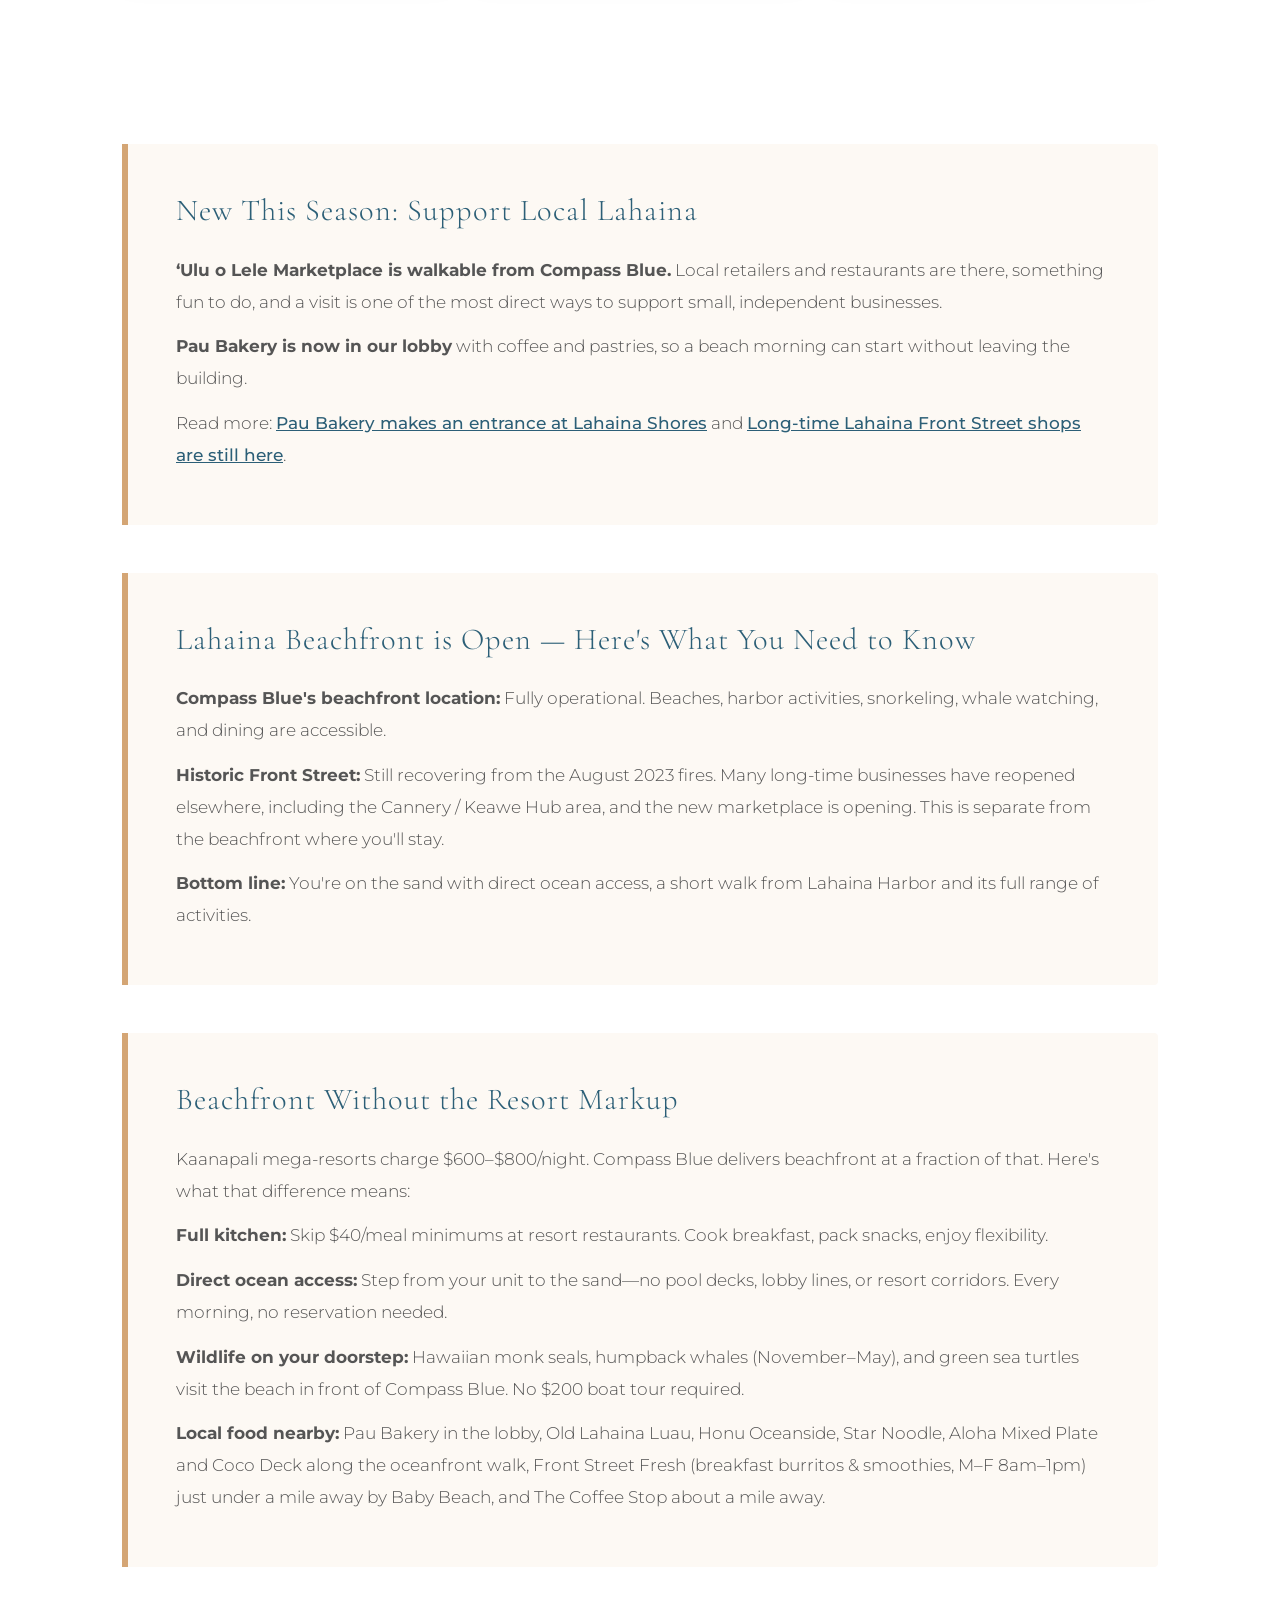
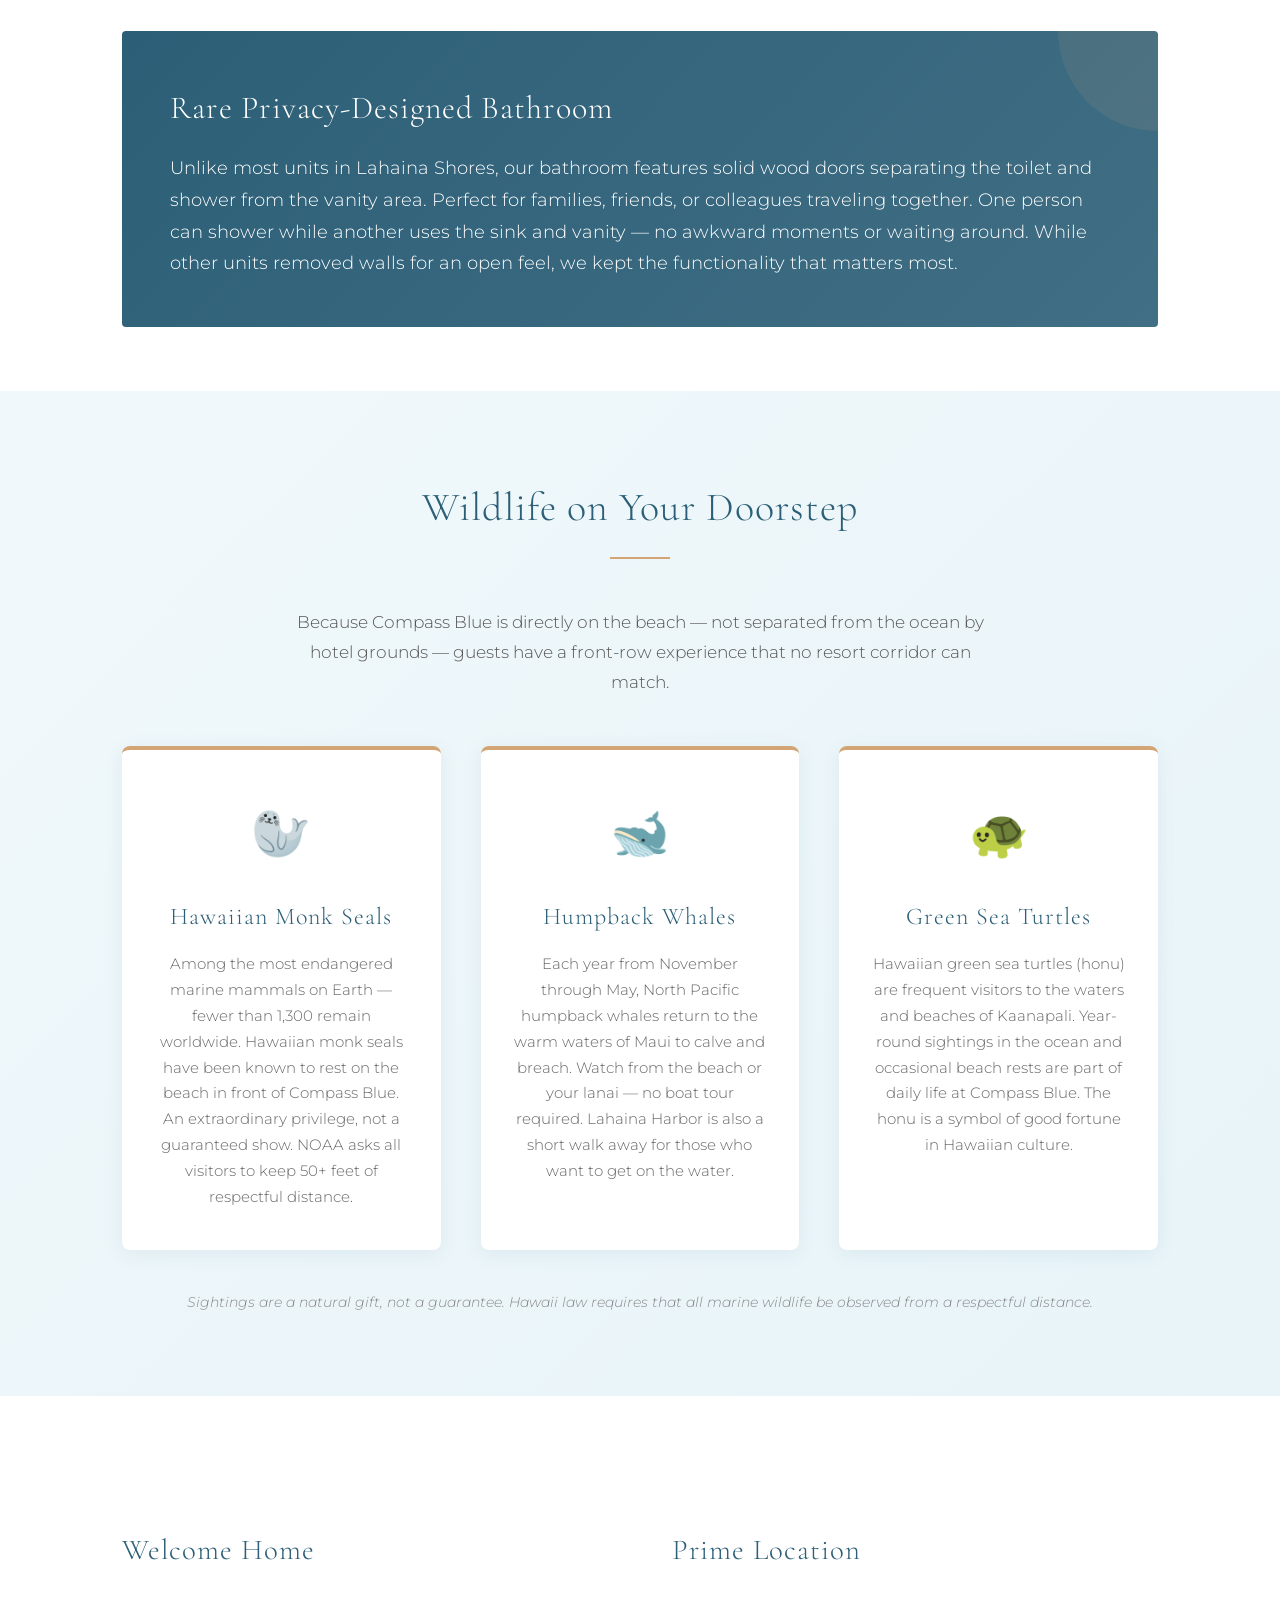
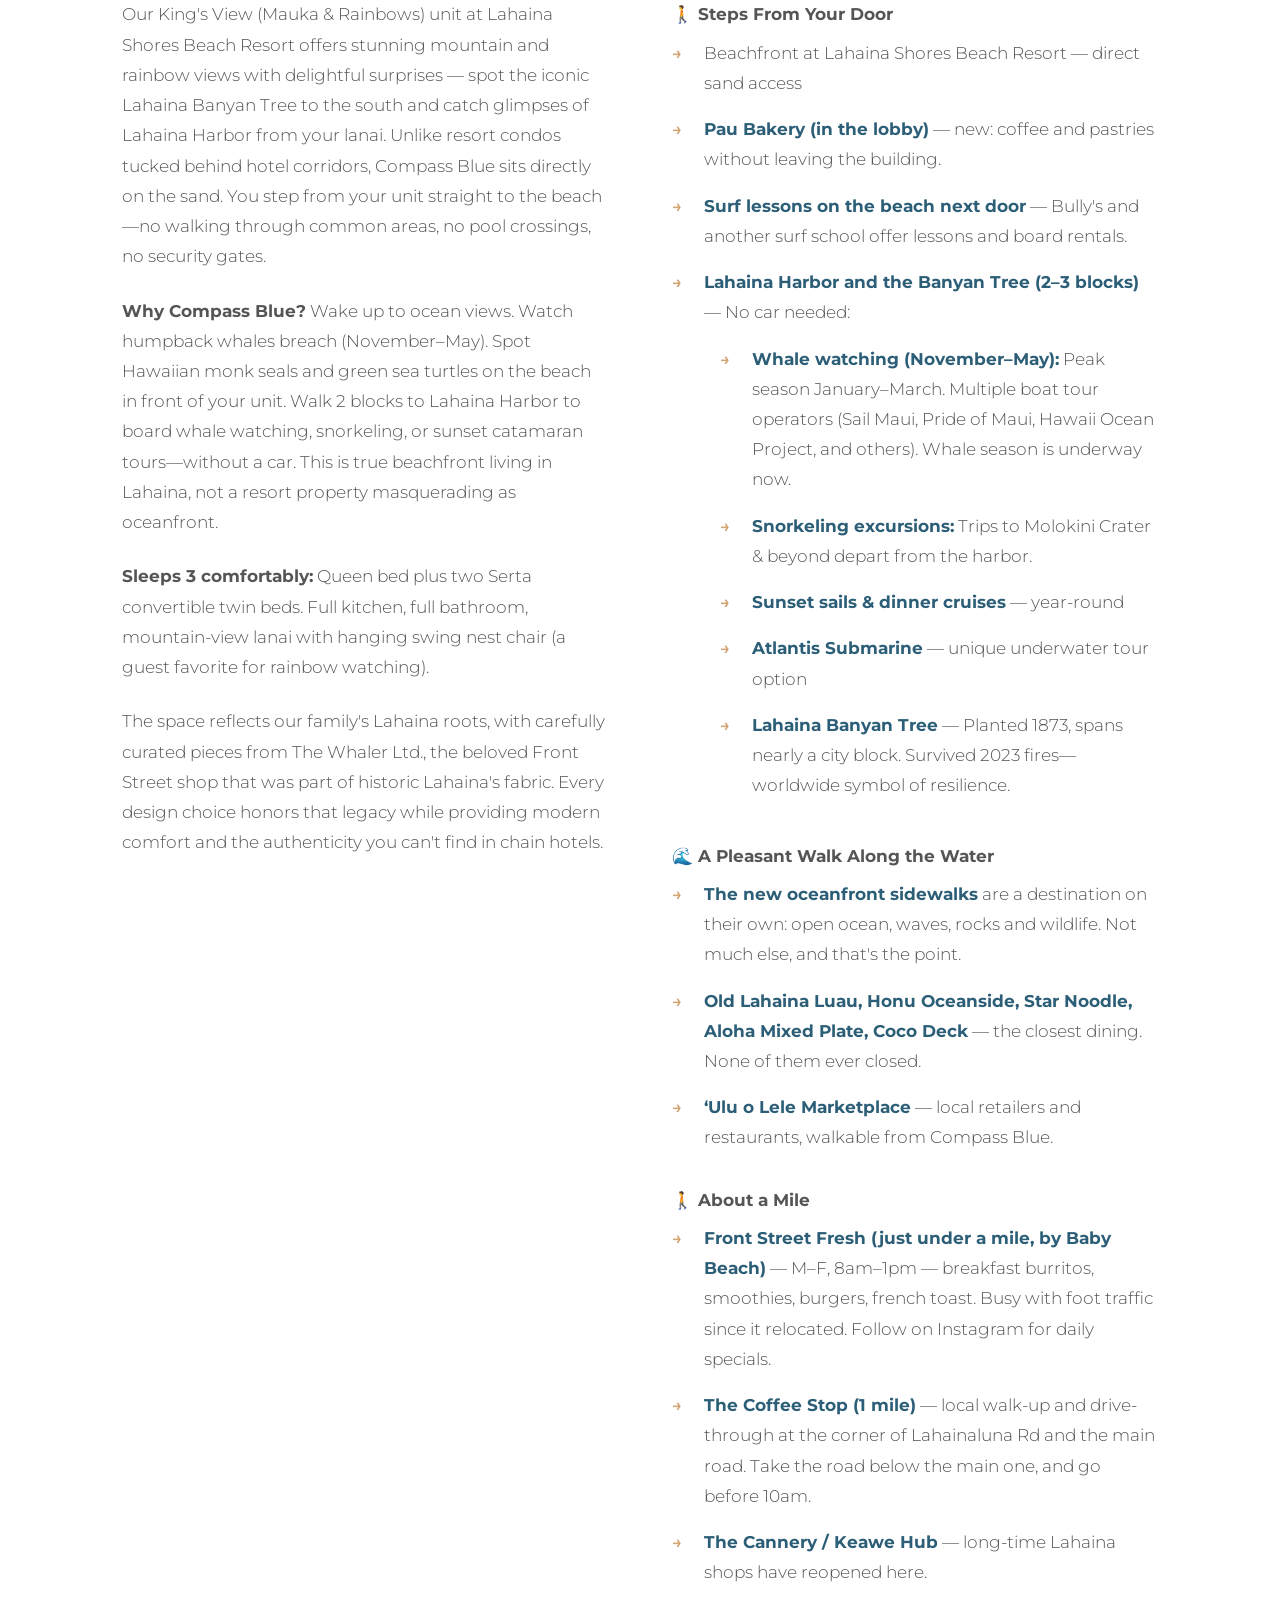
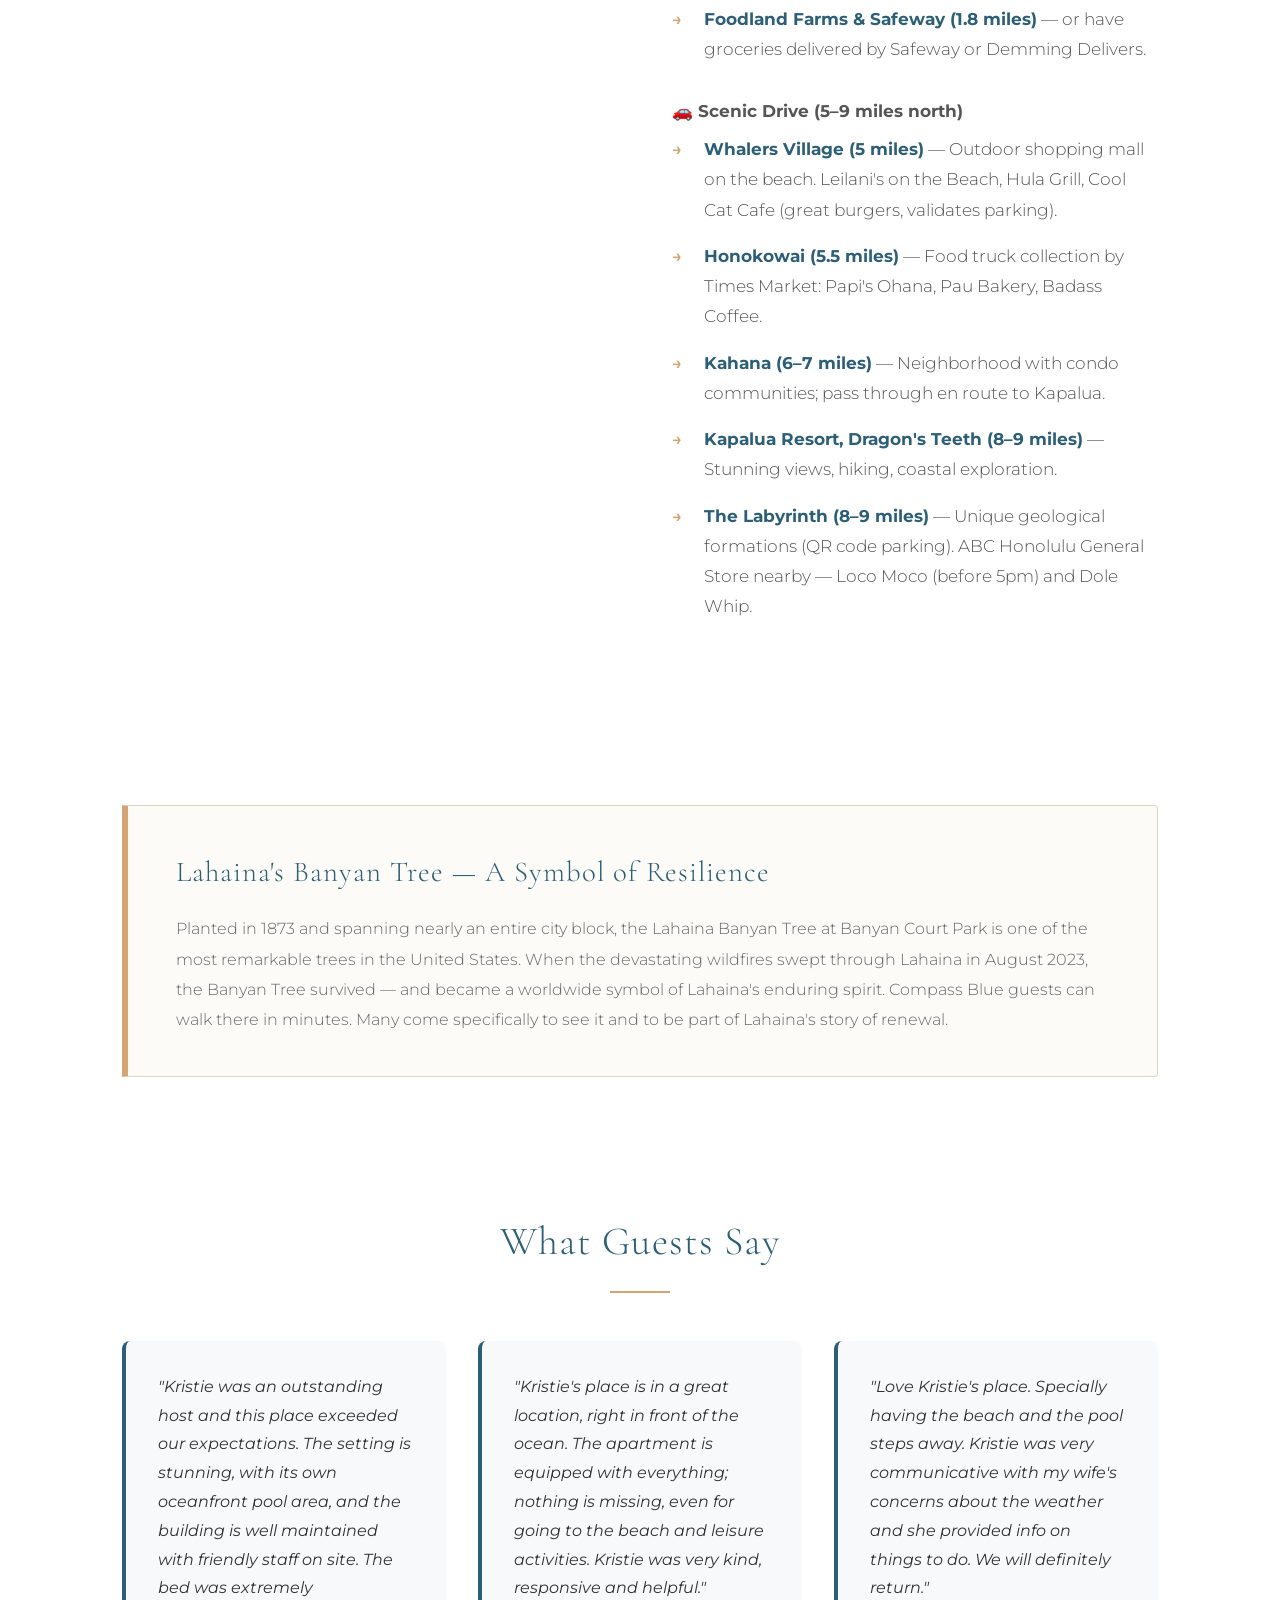
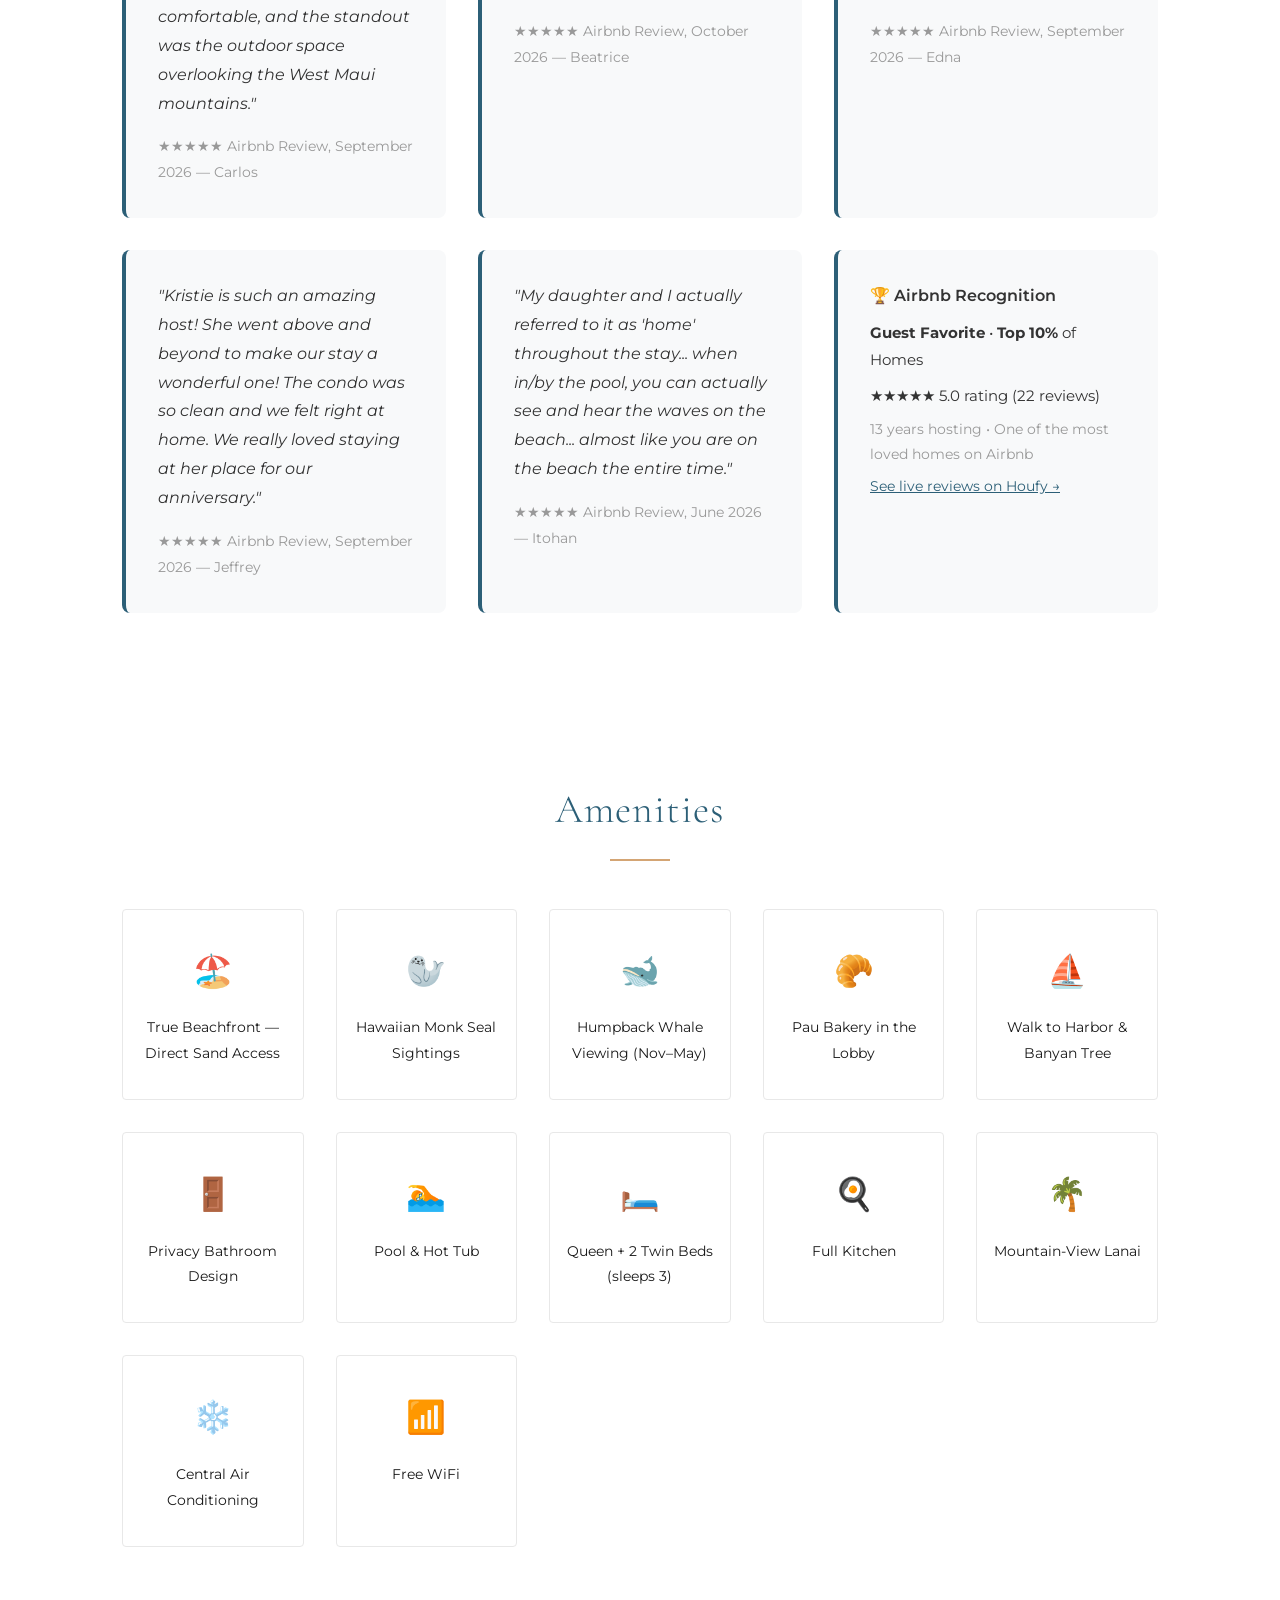
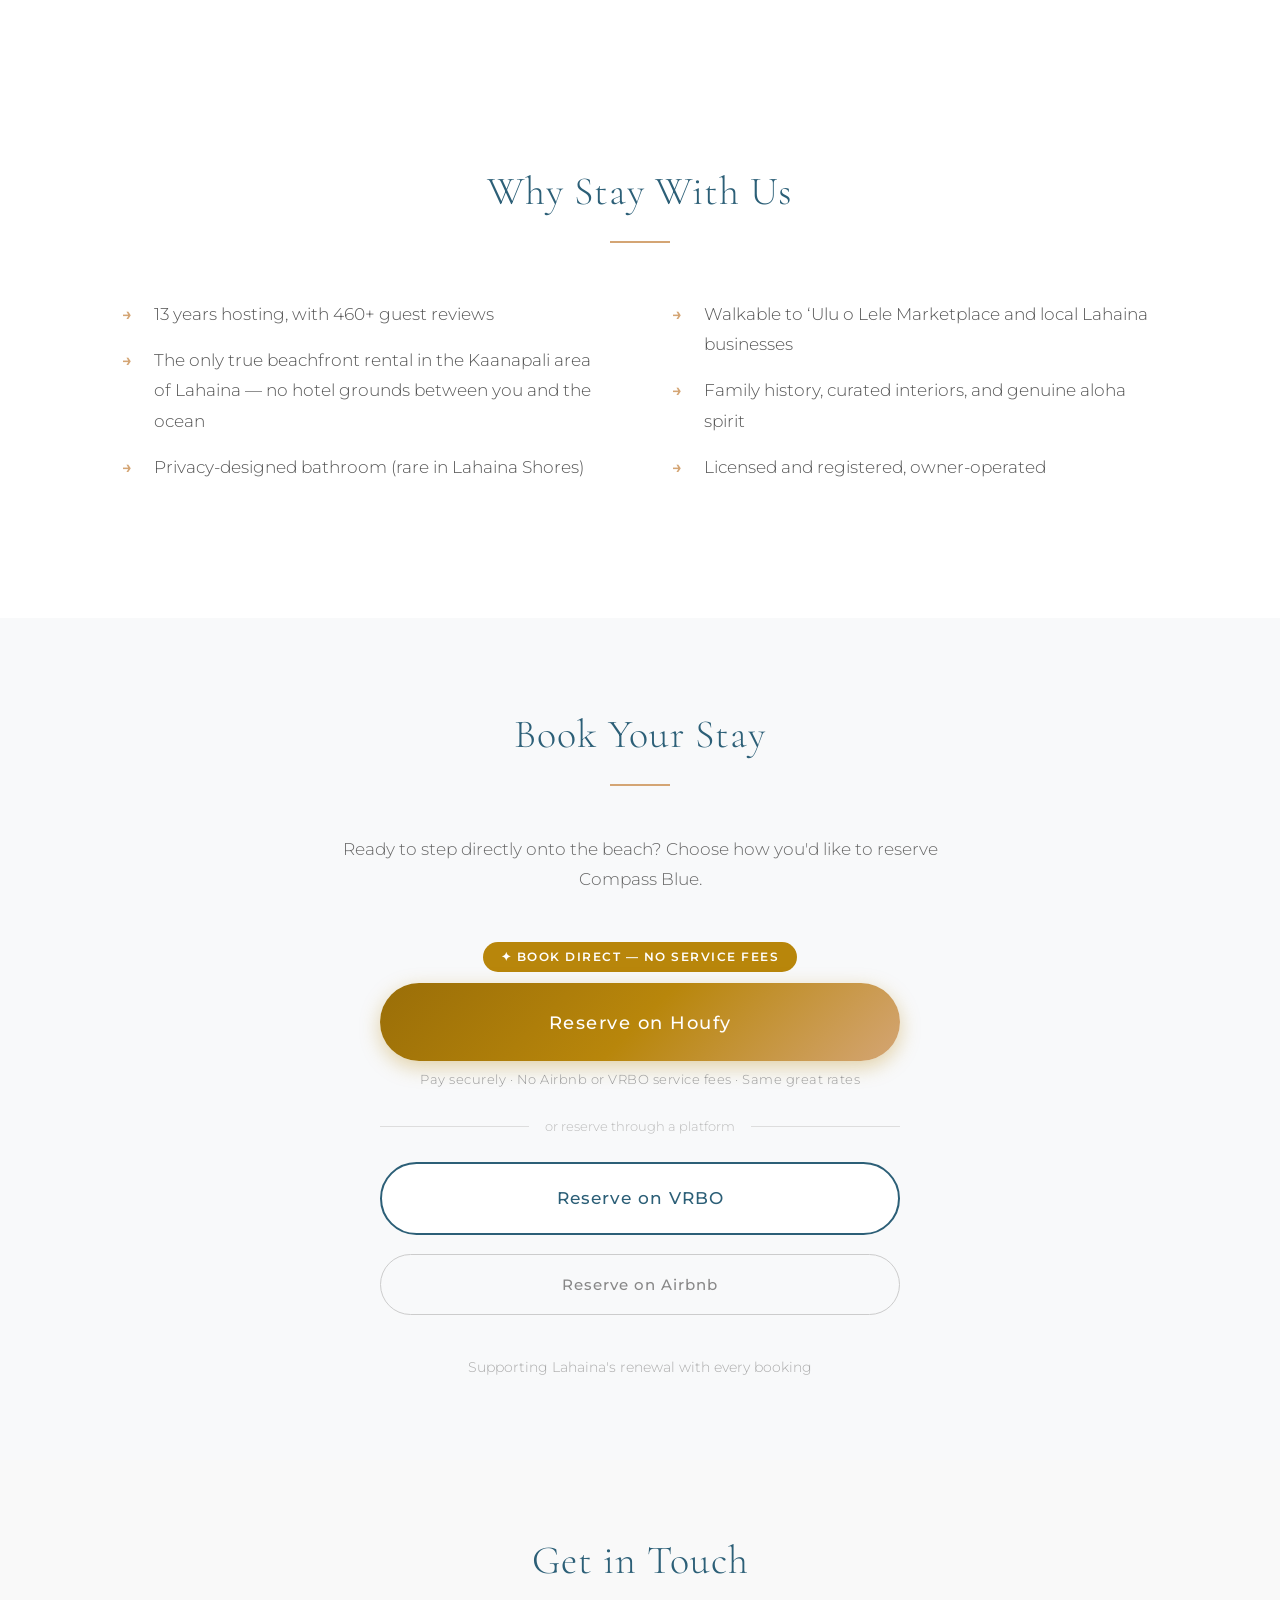
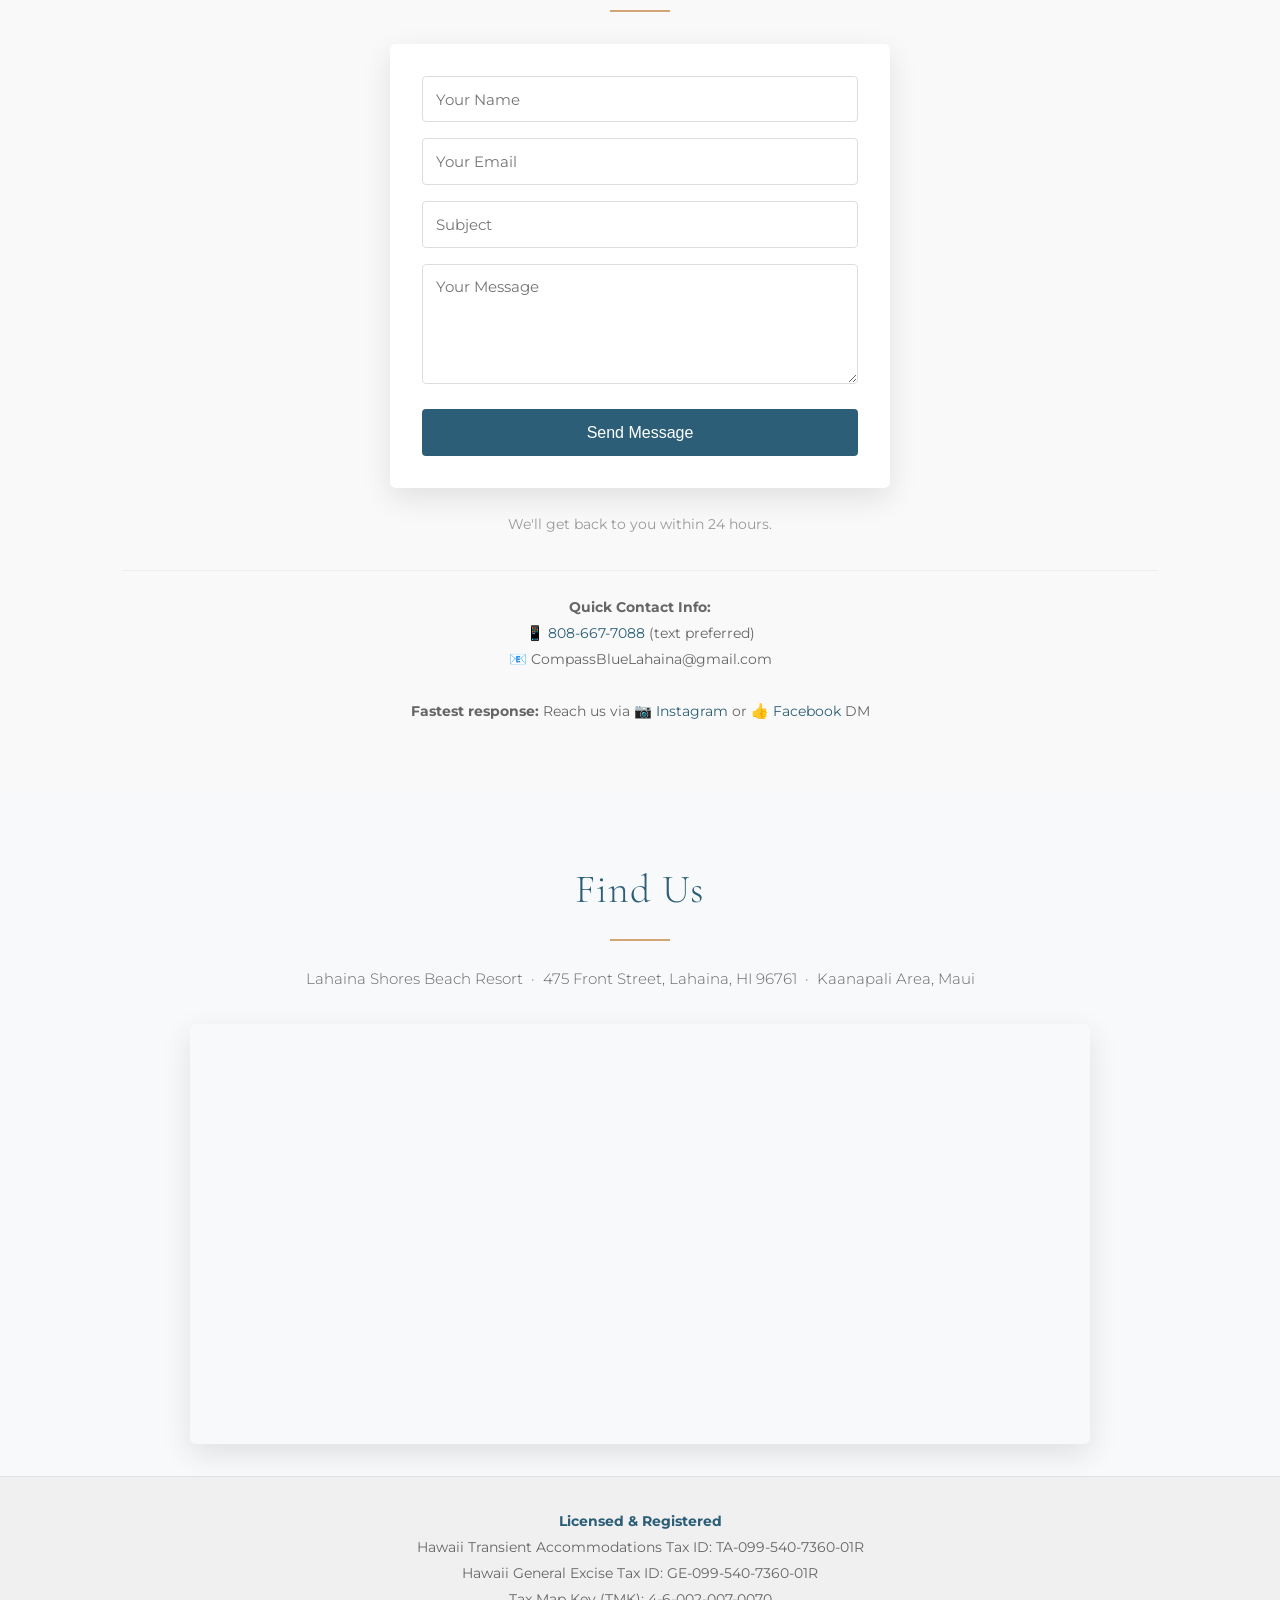
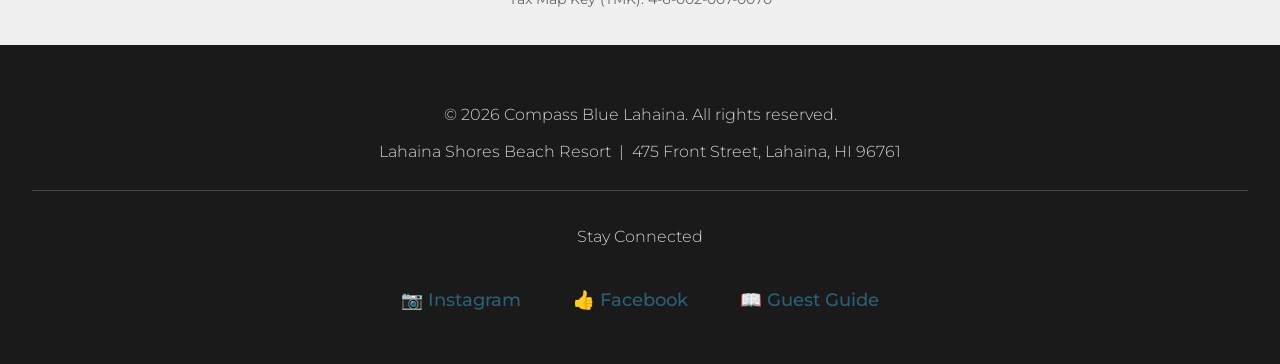
==== commit bb6612de: "Add files via upload" ====
--- a/index.html
+++ b/index.html
@@ -13,8 +13,17 @@
     <meta charset="UTF-8">
     <meta name="viewport" content="width=device-width, initial-scale=1.0">
     <meta name="robots" content="index, follow">
-    <meta name="description" content="Compass Blue: Lahaina's only true beachfront oceanfront rental. Step directly to sand. See monk seals, whales, turtles. Walk to the harbor and the new ʻUlu o Lele Marketplace. Book direct with no service fees.">
-    <title>Compass Blue Beachfront — Lahaina, Maui Oceanfront Rental</title>
+    <meta name="description" content="Owner-run beachfront studio at Lahaina Shores, 475 Front St. Monk seals, whales, turtles at your door. Book direct on Houfy with no service fees.">
+    <title>Beachfront Studio at Lahaina Shores, Maui · Book Direct, No Fees | Compass Blue</title>
+    <link rel="canonical" href="https://compassbluelahaina-web.github.io/compass-blue-maui/">
+
+    <!-- Link previews (Facebook, Instagram, text messages) -->
+    <meta property="og:type" content="website">
+    <meta property="og:title" content="Beachfront Studio at Lahaina Shores, Maui · Book Direct, No Fees">
+    <meta property="og:description" content="Owner-run beachfront studio at Lahaina Shores, 475 Front St. Monk seals, whales and turtles at your door. Book direct on Houfy with no service fees.">
+    <meta property="og:url" content="https://compassbluelahaina-web.github.io/compass-blue-maui/">
+    <meta property="og:image" content="https://dynamic-media-cdn.tripadvisor.com/media/photo-o/32/61/e2/cc/the-lanai-is-most-used.jpg?w=1400&h=-1&s=1">
+    <meta name="twitter:card" content="summary_large_image">
 
     <!-- ═══════════════════════════════════════════════════════════
          SCHEMA MARKUP — AI & Search Visibility
@@ -22,10 +31,10 @@
     <script type="application/ld+json">
     {
       "@context": "https://schema.org",
-      "@type": ["VacationRental", "LodgingBusiness"],
+      "@type": "LodgingBusiness",
       "name": "Compass Blue",
       "alternateName": "Compass Blue Lahaina",
-      "description": "The only true beachfront vacation rental in the Kaanapali area of Lahaina, Maui. Located at Lahaina Shores Beach Resort, guests step directly from the property to the sand — no walking through hotel grounds, no pool crossings, no resort corridors. Hawaiian monk seals (critically endangered, fewer than 1,300 remaining worldwide) have rested on the beach in front of Compass Blue. Humpback whales can be watched from the beach without leaving the property from November through May. Green sea turtles are frequent visitors to the beach in front. A short walk brings guests to Lahaina Harbor for whale watching and activity boats, and to the Lahaina Banyan Tree — a global symbol of resilience that survived the August 2023 fires. Pau Bakery is in the building lobby for coffee and pastries, and the new ʻUlu o Lele Marketplace, opening November 11, 2026 with local retailers and restaurants, is walkable. The unit comfortably sleeps 3 with a queen bed and two convertible twin beds, a full kitchen, a mountain-view lanai with West Maui Mountain views and hanging swing nest chair (guest favorite for rainbow watching), with Banyan tree and harbor views to the left, and a rare privacy-designed bathroom.",
+      "description": "The only true beachfront vacation rental in the Kaanapali area of Lahaina, Maui. Located at Lahaina Shores Beach Resort, guests step directly from the property to the sand — no walking through hotel grounds, no pool crossings, no resort corridors. Hawaiian monk seals (critically endangered, fewer than 1,300 remaining worldwide) have rested on the beach in front of Compass Blue. Humpback whales can be watched from the beach without leaving the property from November through May. Green sea turtles are frequent visitors to the beach in front. A short walk brings guests to Lahaina Harbor for whale watching and activity boats, and to the Lahaina Banyan Tree — a global symbol of resilience that survived the August 2023 fires. Pau Bakery is in the building lobby for coffee and pastries, and the ʻUlu o Lele Marketplace, with local retailers and restaurants, is walkable. The unit comfortably sleeps 3 with a queen bed and two convertible twin beds, a full kitchen, a mountain-view lanai with West Maui Mountain views and hanging swing nest chair (guest favorite for rainbow watching), with Banyan tree and harbor views to the left, and a rare privacy-designed bathroom.",
       "url": "https://compassbluelahaina-web.github.io/compass-blue-maui/",
       "address": {
         "@type": "PostalAddress",
@@ -60,7 +69,7 @@
         { "@type": "LocationFeatureSpecification", "name": "Walk to Lahaina Harbor whale watching boats", "value": true },
         { "@type": "LocationFeatureSpecification", "name": "Walk to Lahaina Banyan Tree", "value": true },
         { "@type": "LocationFeatureSpecification", "name": "Pau Bakery coffee and pastries in the building lobby", "value": true },
-        { "@type": "LocationFeatureSpecification", "name": "Walkable to ʻUlu o Lele Marketplace (opens November 11, 2026)", "value": true },
+        { "@type": "LocationFeatureSpecification", "name": "Walkable to ʻUlu o Lele Marketplace", "value": true },
         { "@type": "LocationFeatureSpecification", "name": "Surf lessons on the beach next door", "value": true },
         { "@type": "LocationFeatureSpecification", "name": "Mountain-view lanai with West Maui Mountain views", "value": true },
         { "@type": "LocationFeatureSpecification", "name": "Full kitchen", "value": true },
@@ -85,14 +94,7 @@
         "Lahaina Banyan Tree",
         "Supporting local Lahaina businesses"
       ],
-      "telephone": "+1-808-667-7088",
-      "aggregateRating": {
-        "@type": "AggregateRating",
-        "ratingValue": "5.0",
-        "ratingCount": 26,
-        "bestRating": "5",
-        "worstRating": "1"
-      }
+      "telephone": "+1-808-667-7088"
     }
     </script>
 
@@ -155,7 +157,15 @@
           "name": "How can I support local Lahaina businesses during my stay?",
           "acceptedAnswer": {
             "@type": "Answer",
-            "text": "ʻUlu o Lele Marketplace opens November 11, 2026 and is walkable from Compass Blue, bringing local retailers and restaurants together as Lahaina rebuilds. Many long-time shops have also reopened at the Cannery and Keawe Hub area, and the closest restaurants along the oceanfront (Old Lahaina Luau, Honu Oceanside, Star Noodle, Aloha Mixed Plate, Coco Deck) are local favorites."
+            "text": "ʻUlu o Lele Marketplace is walkable from Compass Blue, bringing local retailers and restaurants together as Lahaina rebuilds. Many long-time shops have also reopened at the Cannery and Keawe Hub area, and the closest restaurants along the oceanfront (Old Lahaina Luau, Honu Oceanside, Star Noodle, Aloha Mixed Plate, Coco Deck) are local favorites."
+          }
+        },
+        {
+          "@type": "Question",
+          "name": "Is Compass Blue part of Castle Resorts or a rental pool at Lahaina Shores?",
+          "acceptedAnswer": {
+            "@type": "Answer",
+            "text": "No. Lahaina Shores Beach Resort, now branded Castle Resorts at Lahaina Shores, is a building of individually owned units. Compass Blue is a privately owned studio managed directly by its owner and is not part of any rental pool. Guests get the same building, beach, pool and 24-hour front desk, with a personal host and the option to book direct on Houfy with no service fees."
           }
         },
         {
@@ -806,7 +816,7 @@
     <div class="hero">
         <div class="container">
             <h1>Compass Blue</h1>
-            <p class="hero-tagline">Lahaina's Only True Beachfront Rental &nbsp;|&nbsp; Kaanapali Area, Maui</p>
+            <p class="hero-tagline">Beachfront Studio at Lahaina Shores &nbsp;|&nbsp; Kaanapali Area, Maui</p>
             <p class="hero-qualifier">Step directly to the ocean &nbsp;·&nbsp; Monk seals &nbsp;·&nbsp; Humpback whales &nbsp;·&nbsp; Walk to the harbor</p>
             <div class="hero-cta">
                 <a class="hero-btn" href="https://www.houfy.com/329782?guests=1&amp;adults=1&amp;children=0" target="_blank" rel="noopener">Book Direct — No Service Fees</a>
@@ -858,9 +868,9 @@
     <div class="container">
         <div class="differentiator-box">
             <h3>New This Season: Support Local Lahaina</h3>
-            <p><strong>ʻUlu o Lele Marketplace opens November 11, 2026</strong> and it is walkable from Compass Blue. Local retailers and restaurants are coming together there as Lahaina rebuilds, and a visit is one of the most direct ways to support small, independent businesses.</p>
+            <p><strong>ʻUlu o Lele Marketplace is walkable from Compass Blue.</strong> Local retailers and restaurants are there, something fun to do, and a visit is one of the most direct ways to support small, independent businesses.</p>
             <p><strong>Pau Bakery is now in our lobby</strong> with coffee and pastries, so a beach morning can start without leaving the building.</p>
-            <p>Read more: <a href="https://www.houfy.com/kristiehalsey/posts/long-time-lahaina-front-street-shops-are-still-here-14515818" target="_blank" rel="noopener">Long-time Lahaina Front Street shops are still here</a>.</p>
+            <p>Read more: <a href="https://www.houfy.com/kristiehalsey/posts/pau-bakery-makes-an-entrance-at-lahaina-shores-beach-resort-14516170" target="_blank" rel="noopener">Pau Bakery makes an entrance at Lahaina Shores</a> and <a href="https://www.houfy.com/kristiehalsey/posts/long-time-lahaina-front-street-shops-are-still-here-14515818" target="_blank" rel="noopener">Long-time Lahaina Front Street shops are still here</a>.</p>
         </div>
     </div>
 
@@ -954,7 +964,7 @@
                     <ul style="margin-bottom: 1.5rem;">
                         <li><strong>The new oceanfront sidewalks</strong> are a destination on their own: open ocean, waves, rocks and wildlife. Not much else, and that's the point.</li>
                         <li><strong>Old Lahaina Luau, Honu Oceanside, Star Noodle, Aloha Mixed Plate, Coco Deck</strong> — the closest dining. None of them ever closed.</li>
-                        <li><strong>ʻUlu o Lele Marketplace</strong> — opens November 11, 2026. Local retailers and restaurants, walkable from Compass Blue.</li>
+                        <li><strong>ʻUlu o Lele Marketplace</strong> — local retailers and restaurants, walkable from Compass Blue.</li>
                     </ul>
                     <p><strong>🚶 About a Mile</strong></p>
                     <ul style="margin-bottom: 1.5rem;">
@@ -1014,6 +1024,7 @@
                     <p style="color: #333; font-size: 0.95rem; margin-bottom: 0.5rem;"><strong>Guest Favorite</strong> • <strong>Top 10%</strong> of Homes</p>
                     <p style="color: #333; font-size: 0.95rem; margin-bottom: 0.5rem;">★★★★★ 5.0 rating (22 reviews)</p>
                     <p style="color: #999; font-size: 0.85rem;">13 years hosting • One of the most loved homes on Airbnb</p>
+                    <p style="font-size: 0.85rem; margin-top: 0.5rem;"><a href="https://www.houfy.com/329782?guests=1&amp;adults=1&amp;children=0" target="_blank" rel="noopener" style="color: var(--primary);">See live reviews on Houfy →</a></p>
                 </div>
             </div>
         </section>
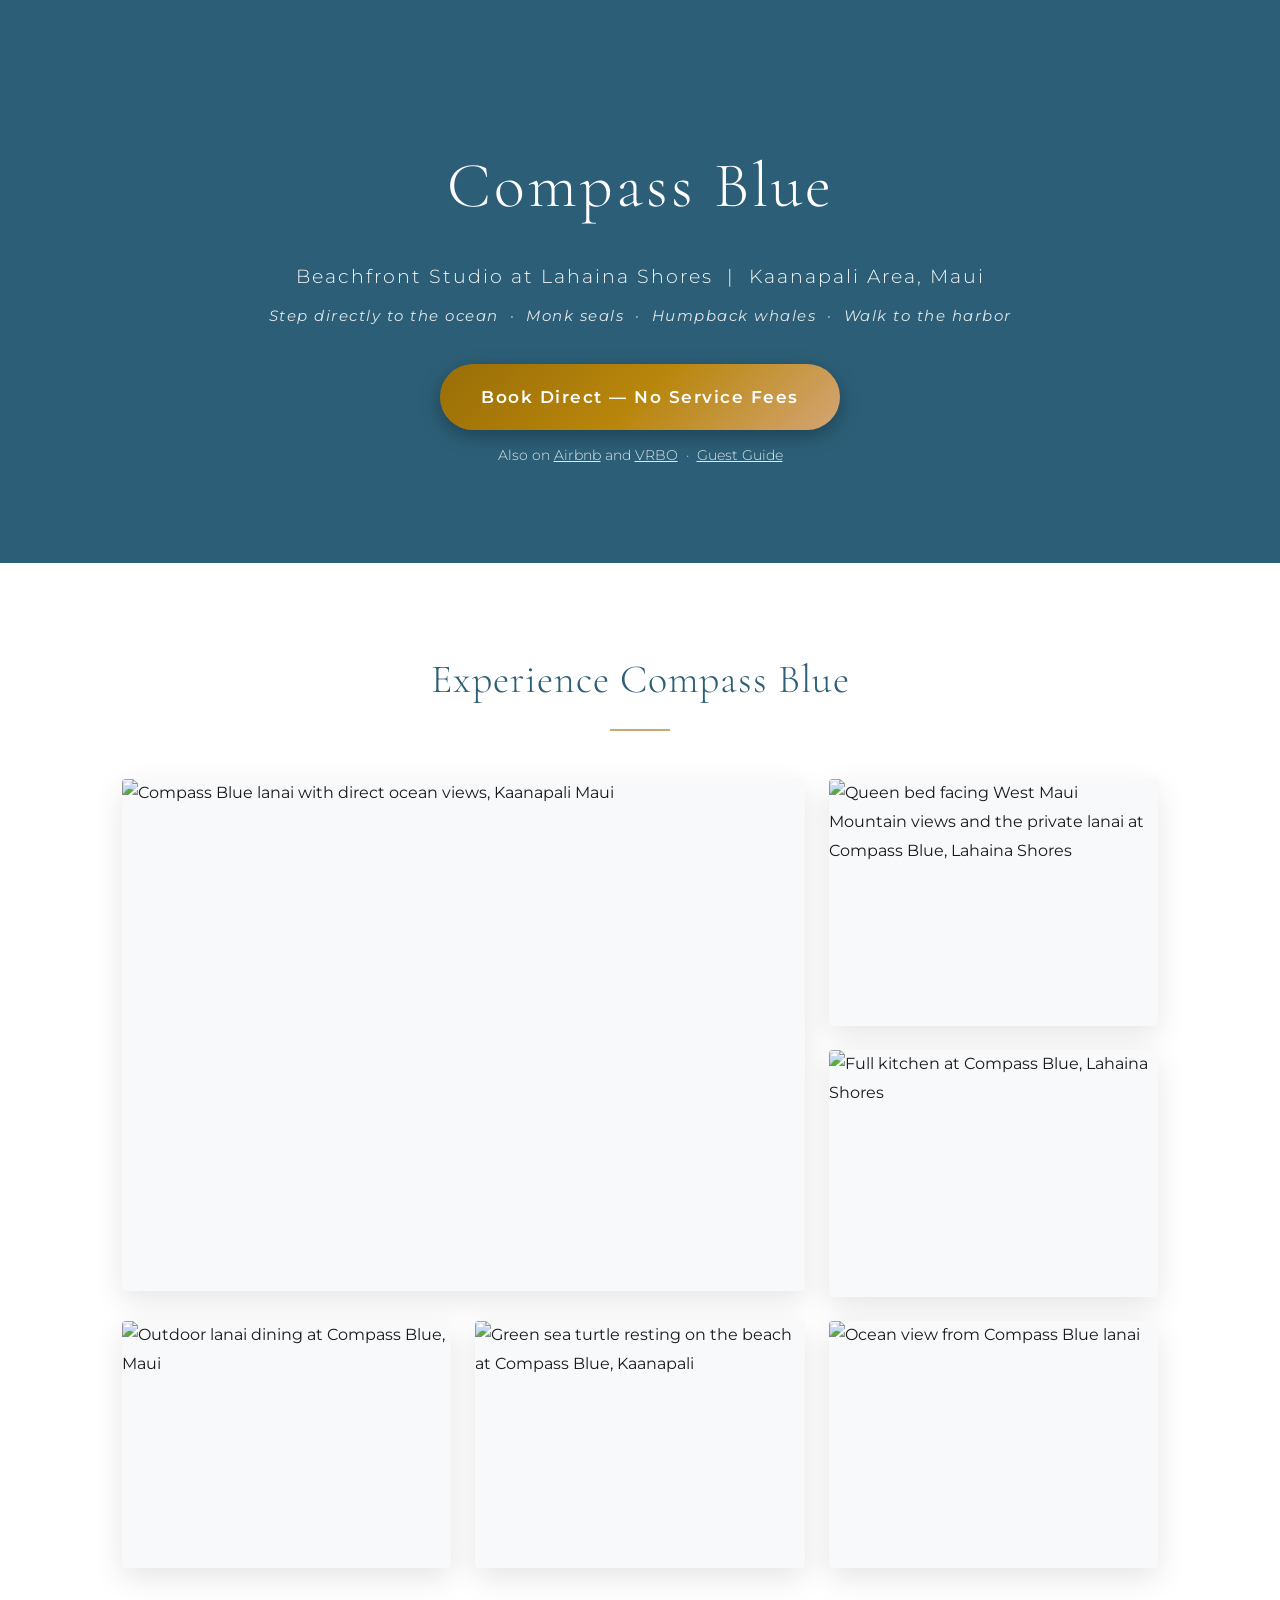
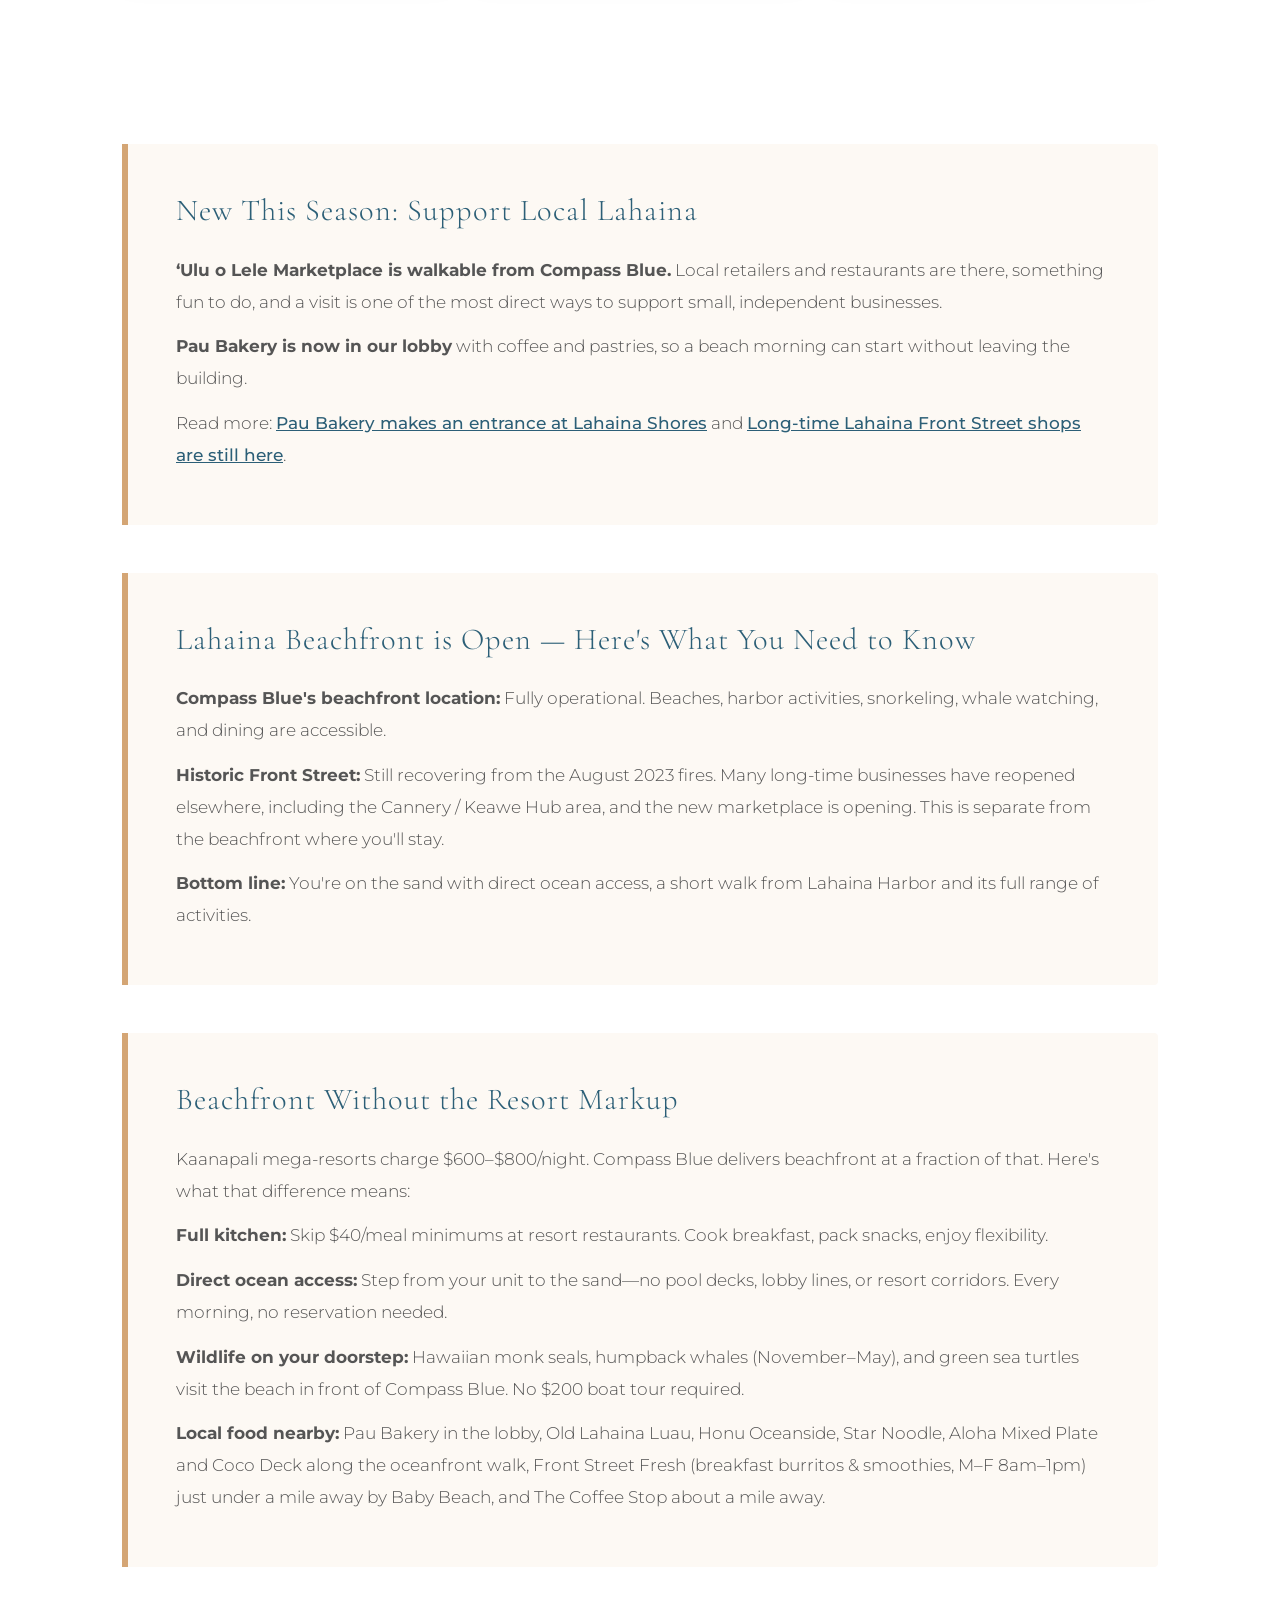
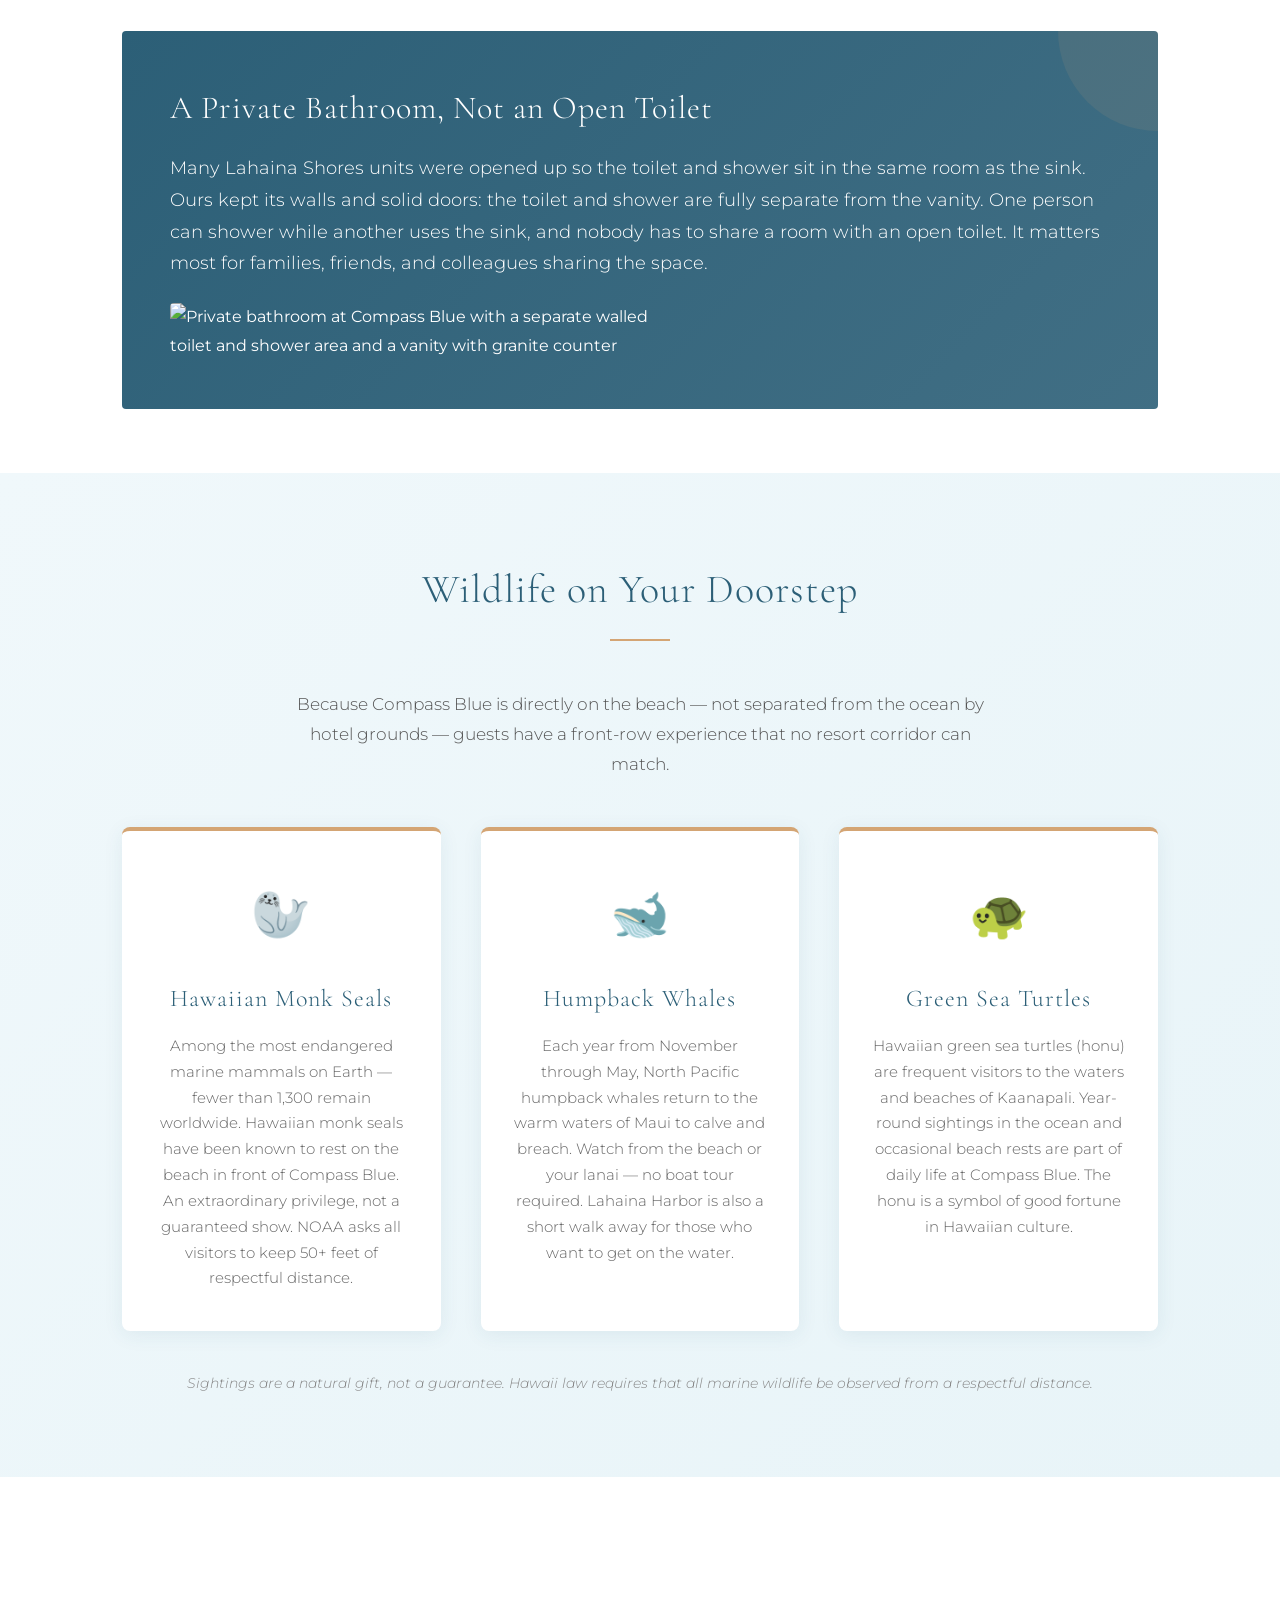
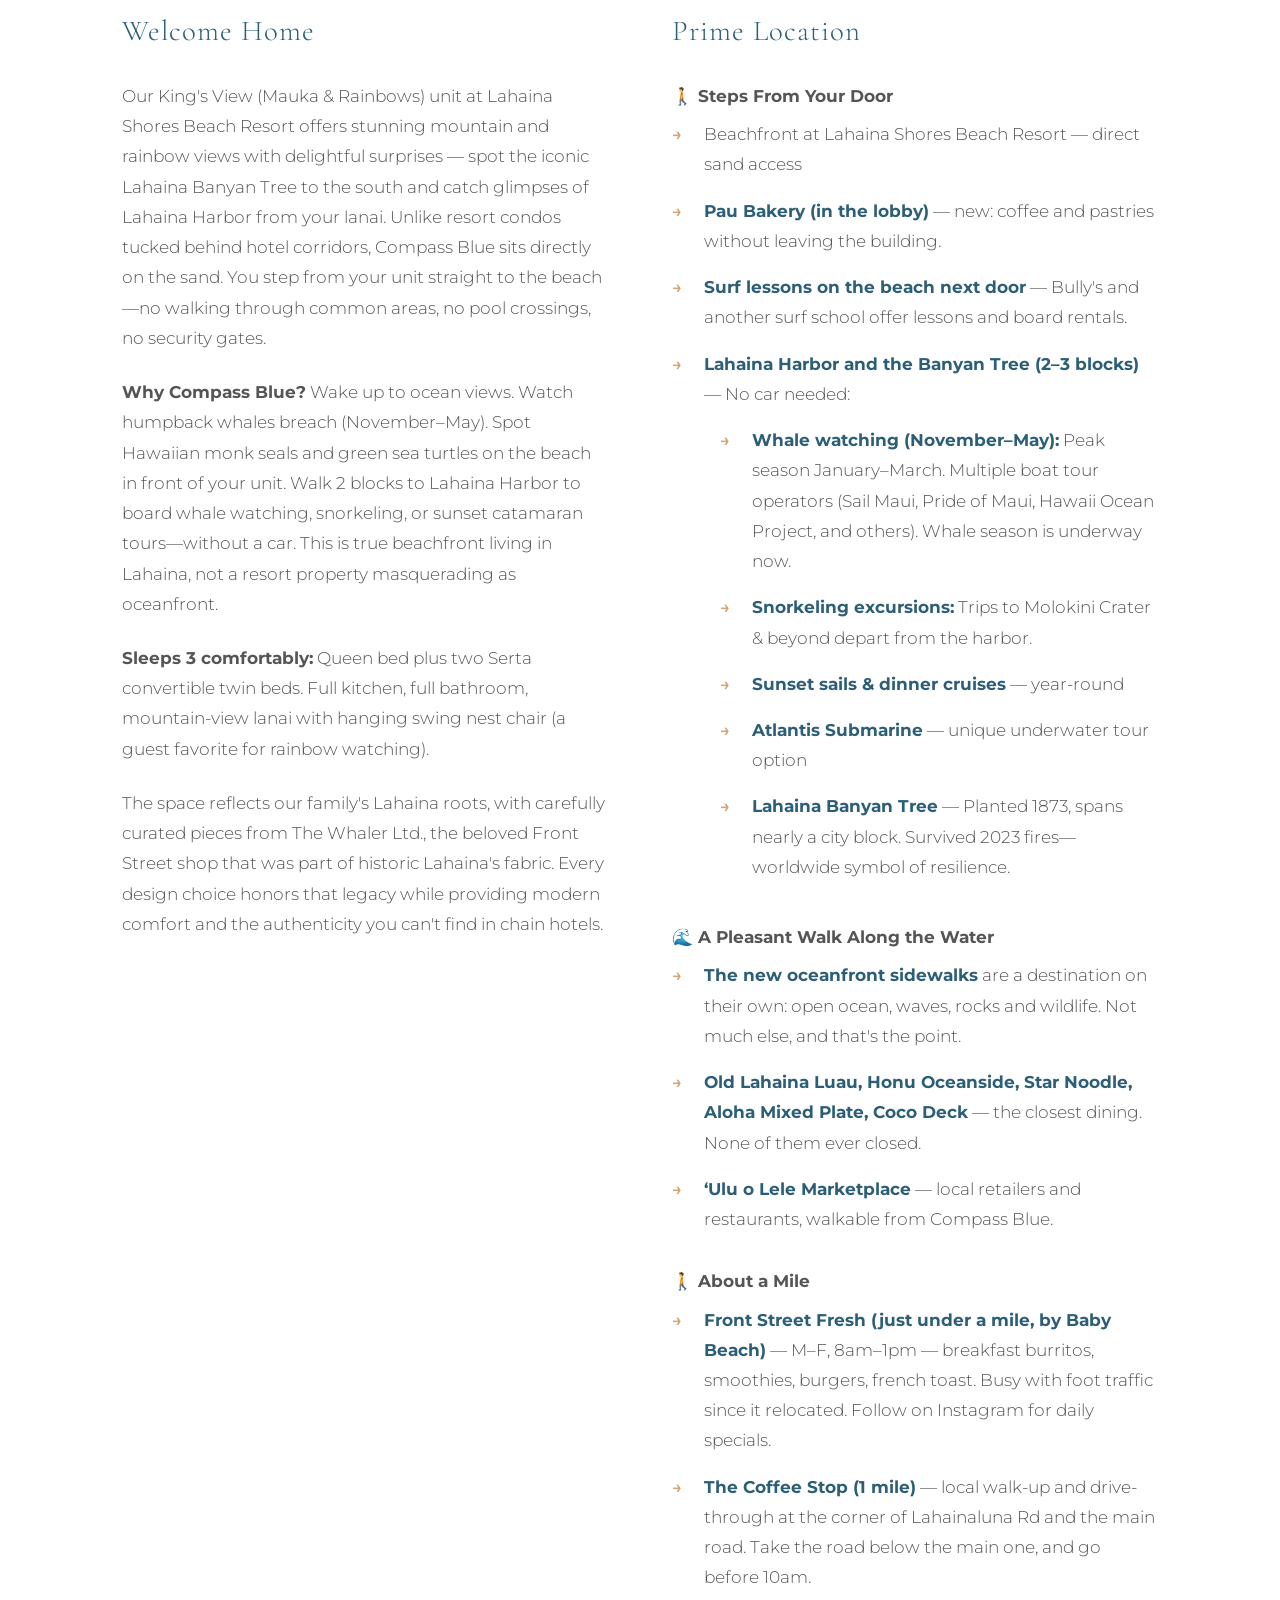
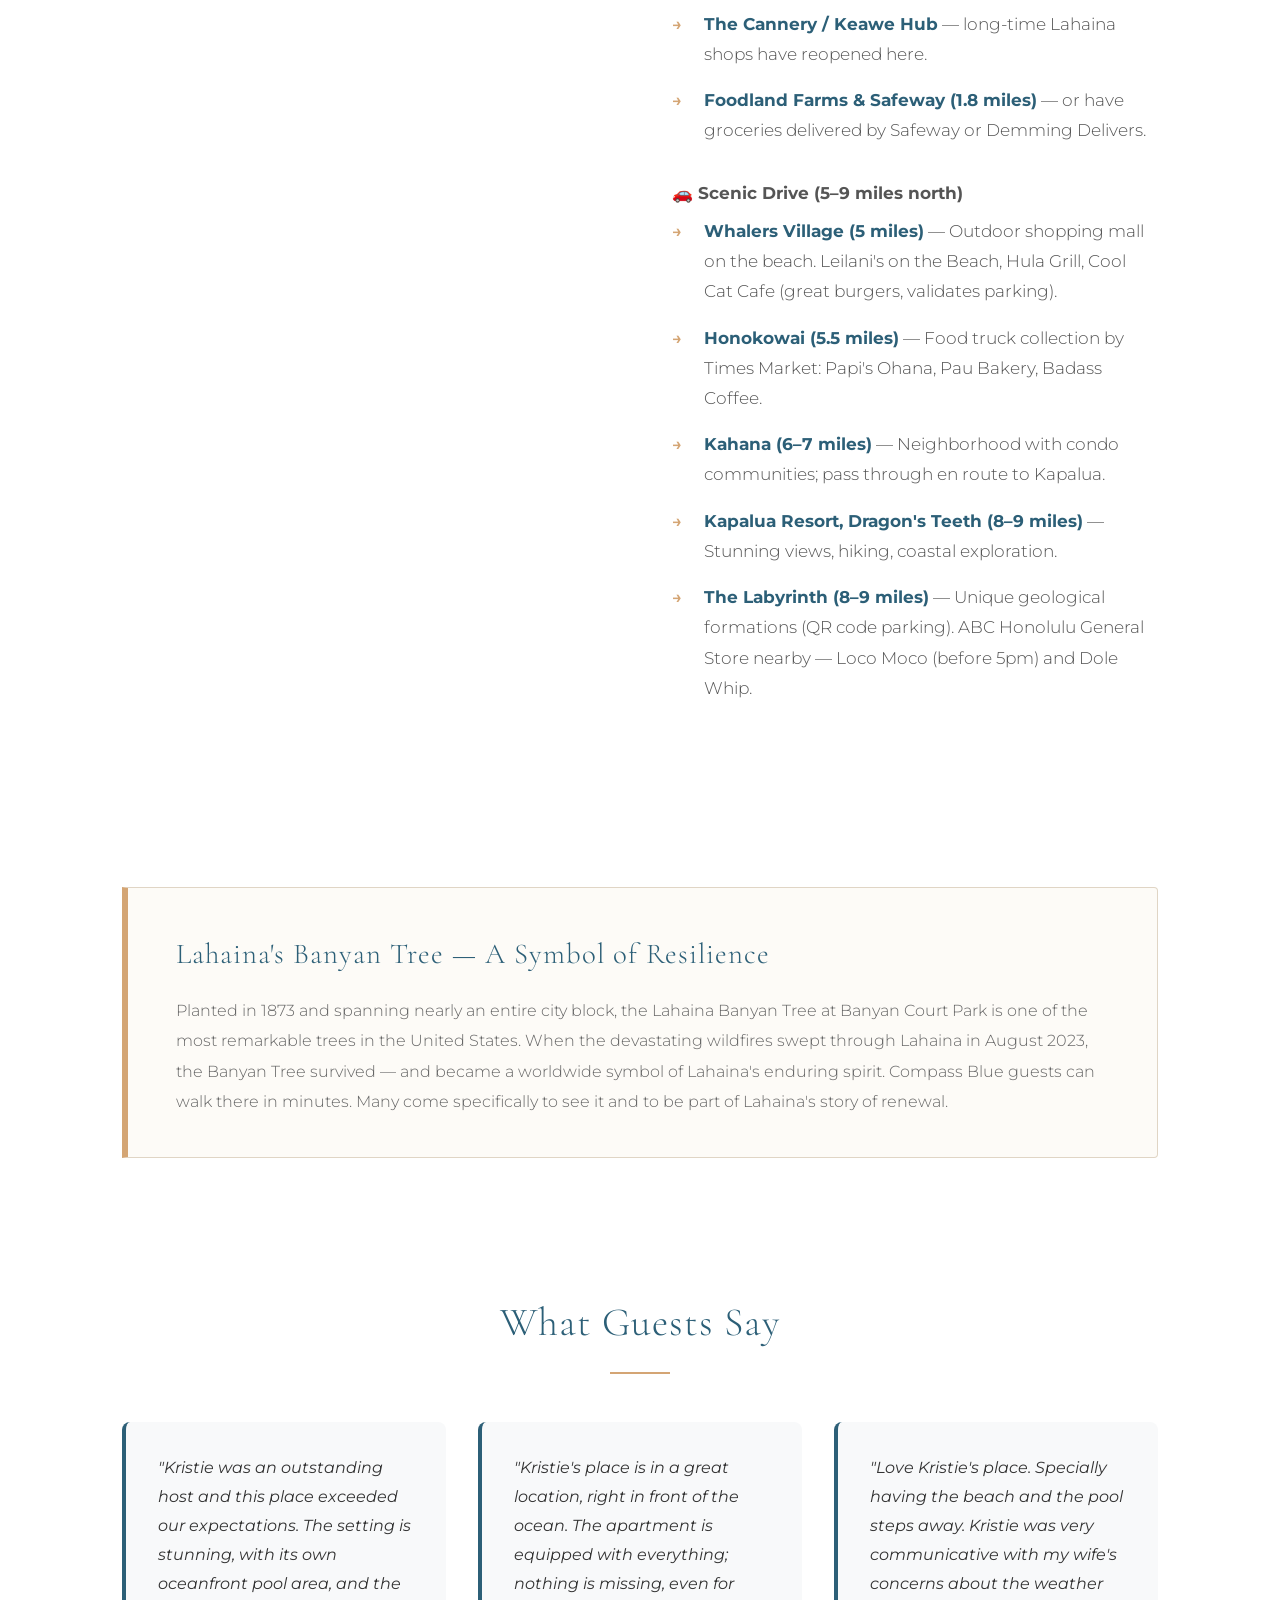
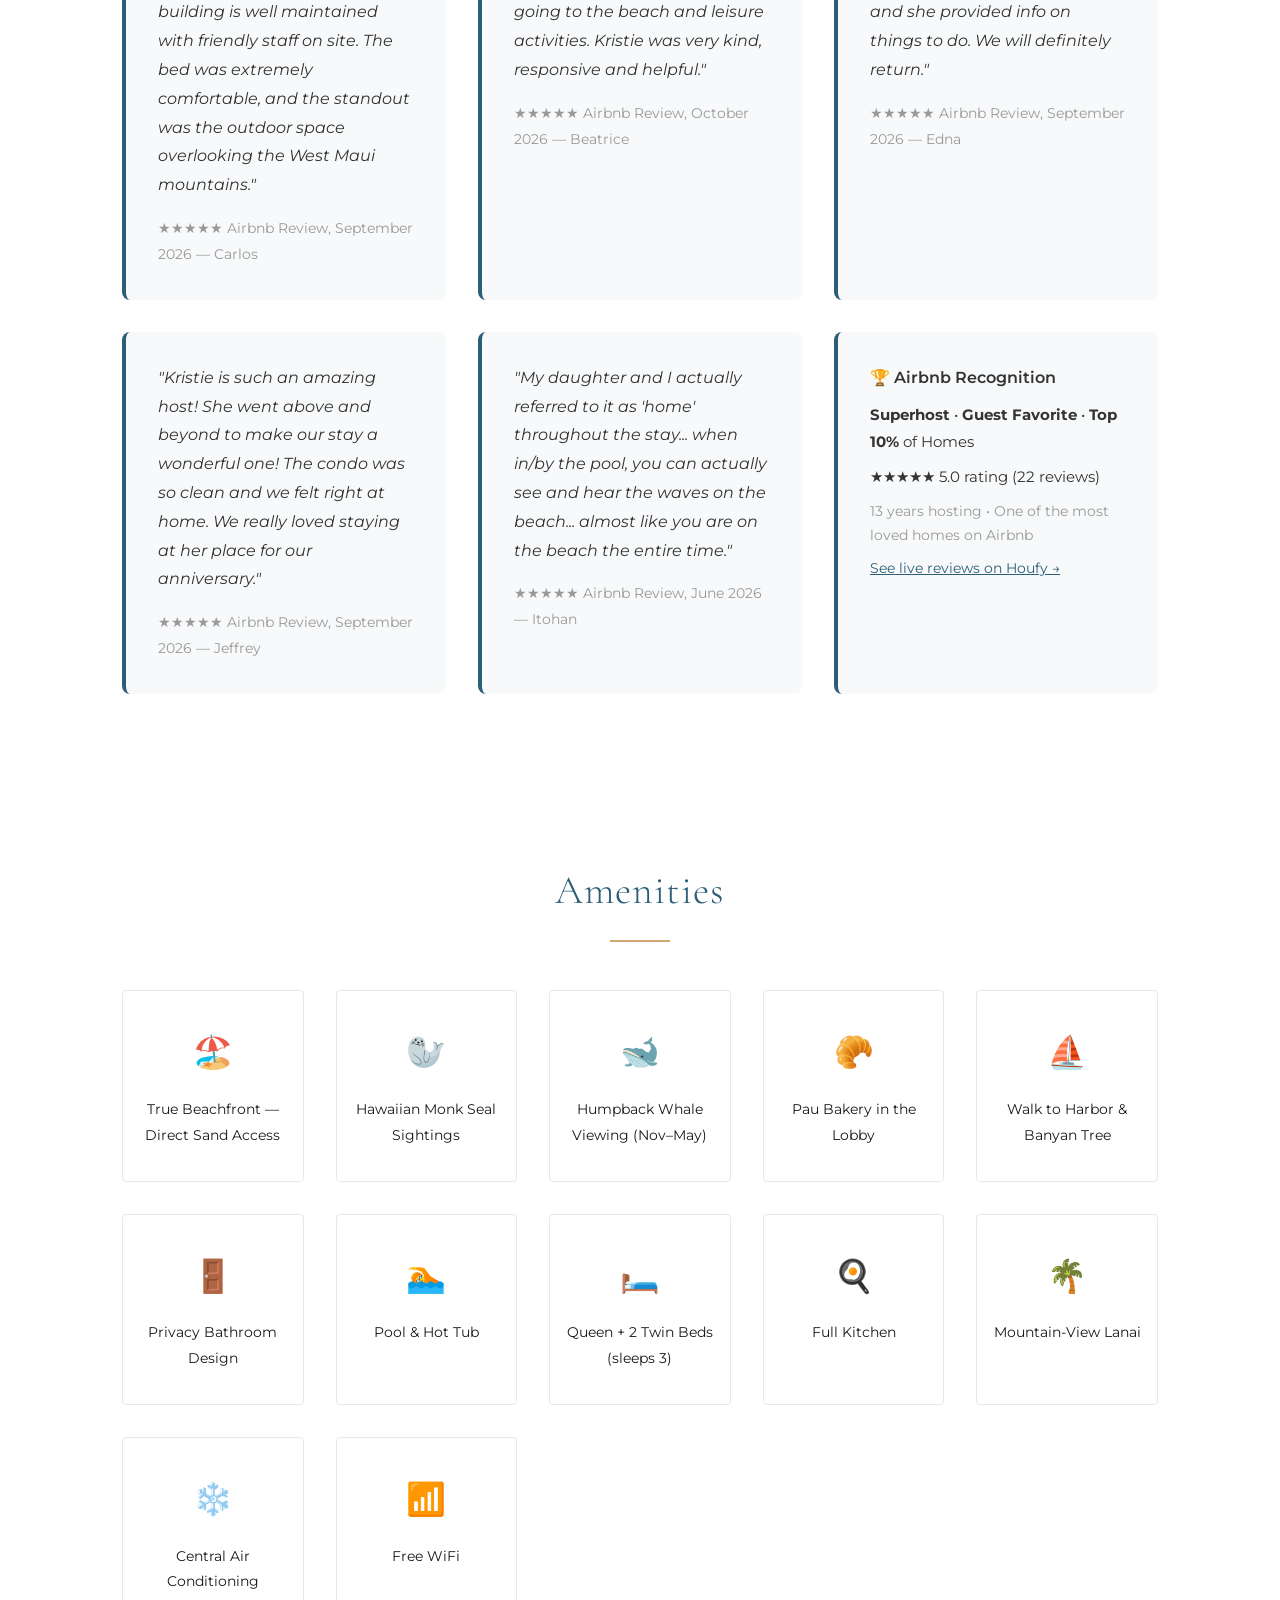
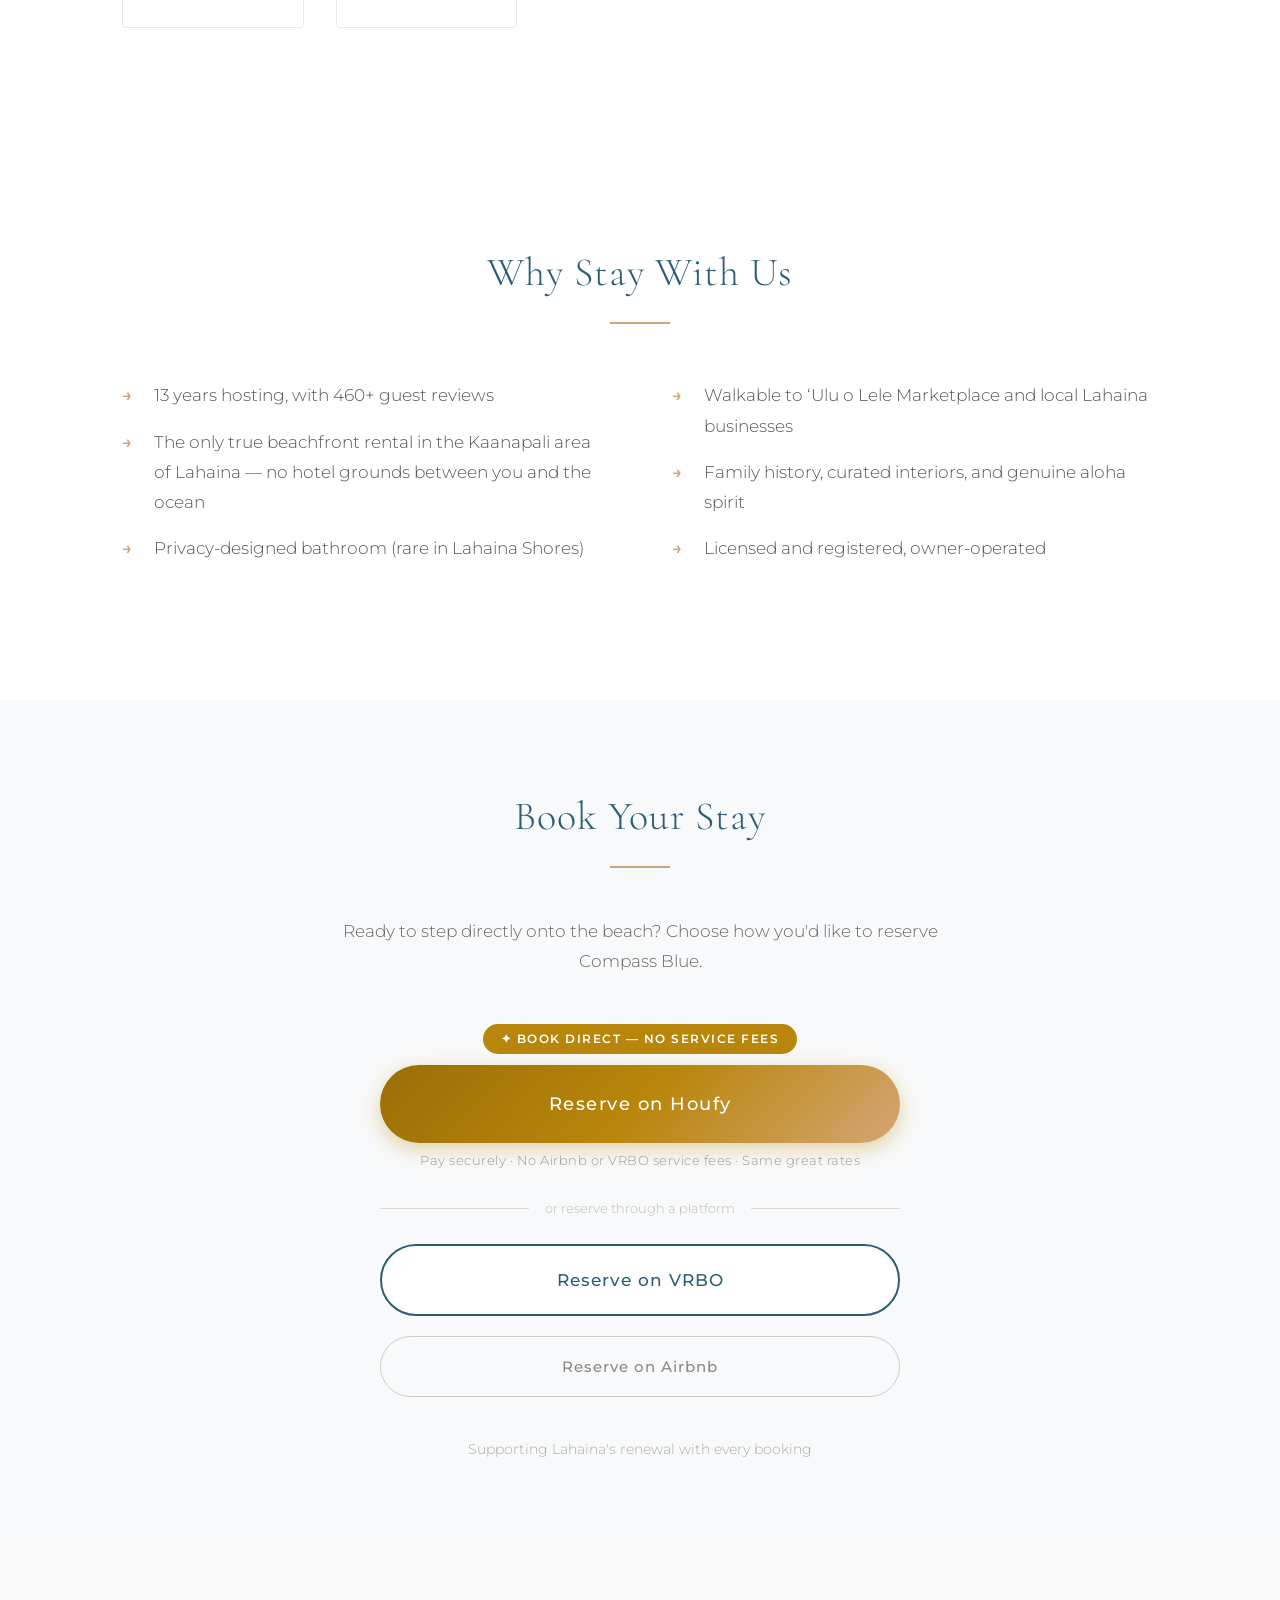
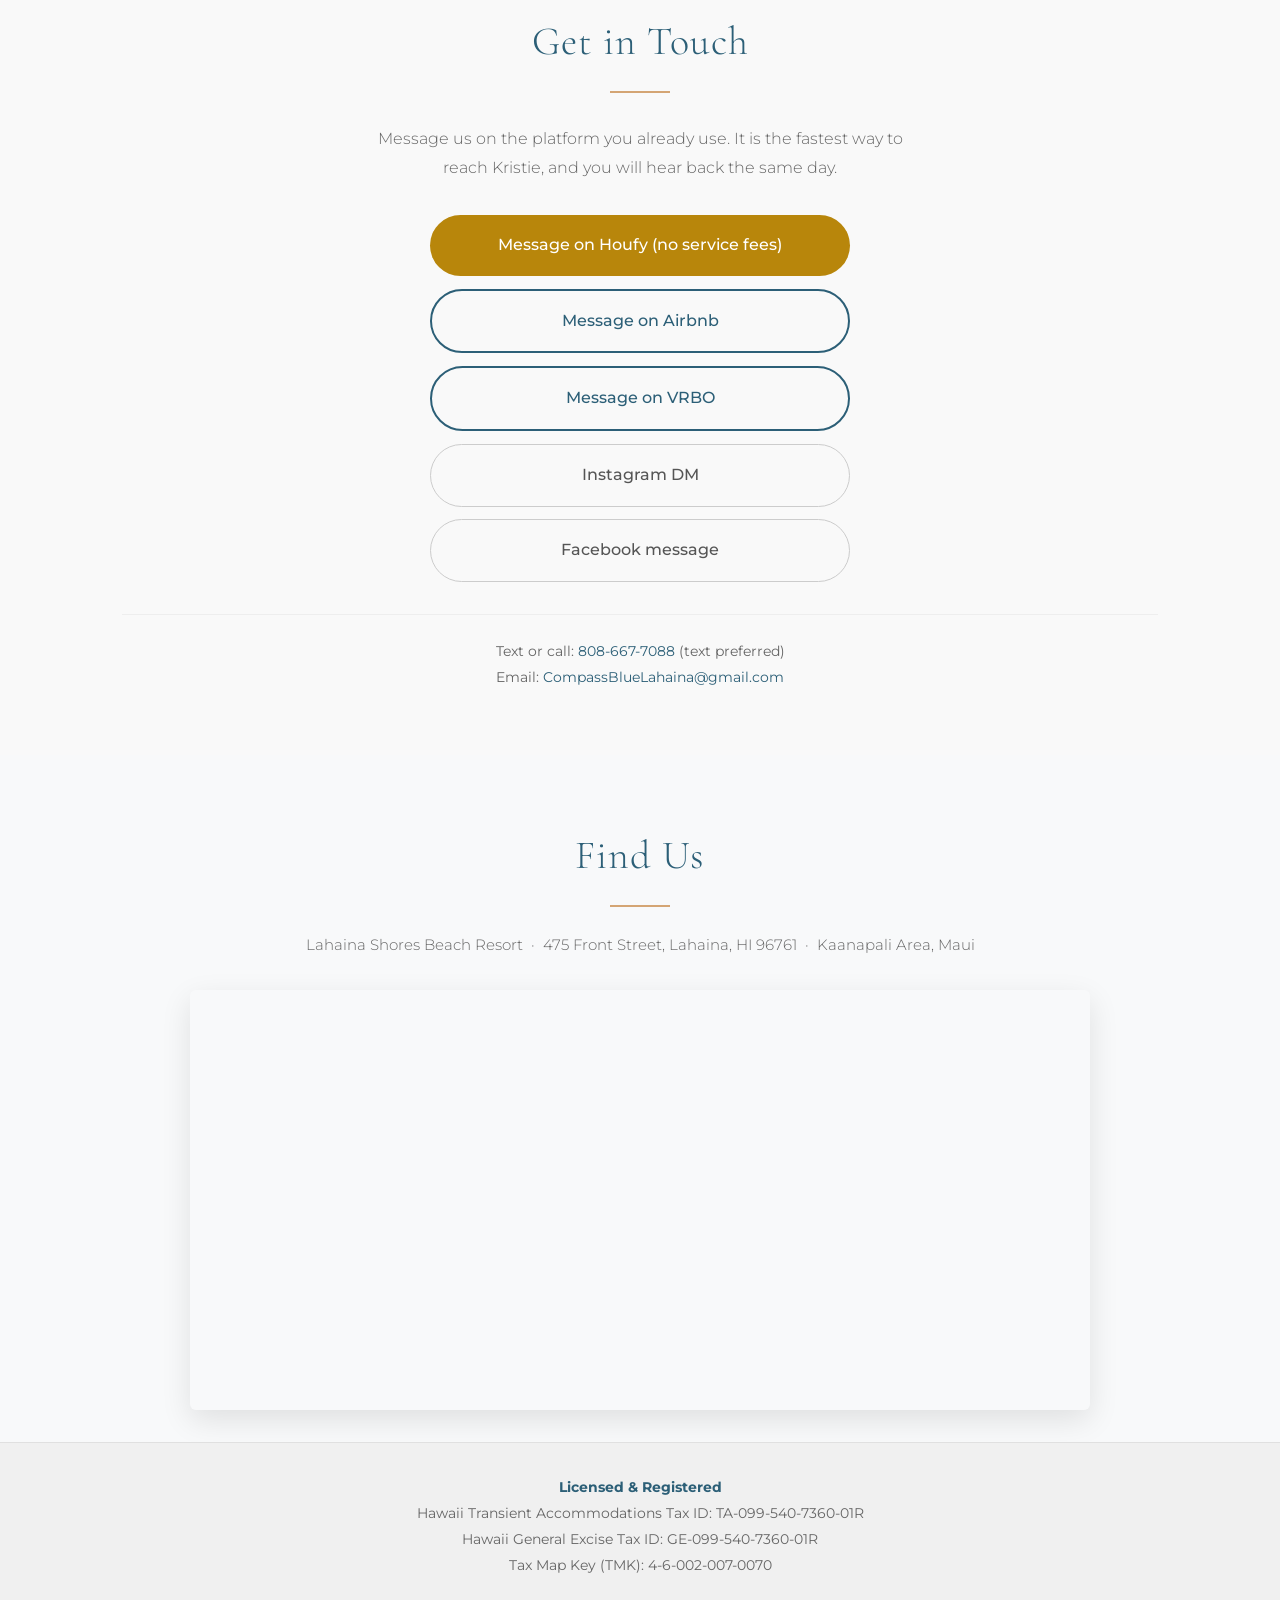
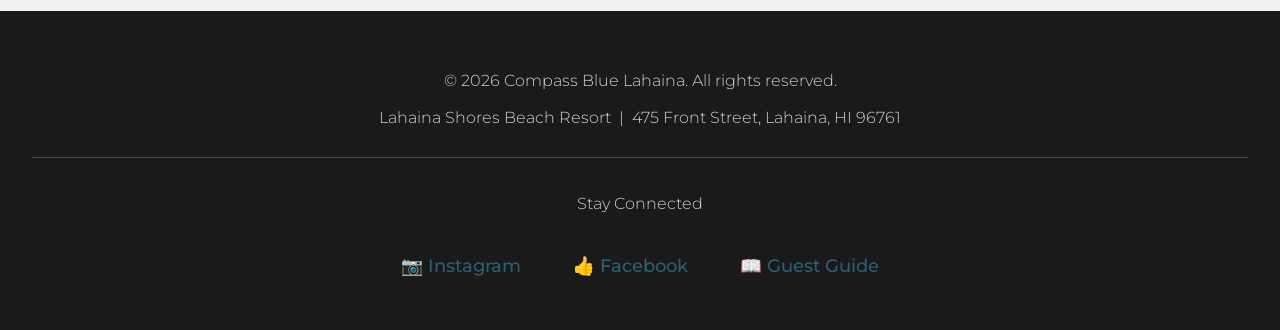
==== commit 371a4aea: "Add files via upload" ====
--- a/index.html
+++ b/index.html
@@ -51,7 +51,7 @@
       },
       "image": [
         "https://dynamic-media-cdn.tripadvisor.com/media/photo-o/32/61/e2/cc/the-lanai-is-most-used.jpg?w=1400&h=-1&s=1",
-        "https://dynamic-media-cdn.tripadvisor.com/media/photo-o/32/61/e8/fa/queen-sized-bed-with.jpg?w=1200&h=-1&s=1",
+        "https://compassbluelahaina-web.github.io/compass-blue-maui/images/queen-bed-mountain-view.jpg",
         "https://dynamic-media-cdn.tripadvisor.com/media/photo-o/32/61/e2/d8/full-kitchen-with-everything.jpg?w=1100&h=-1&s=1",
         "https://dynamic-media-cdn.tripadvisor.com/media/photo-o/32/61/e2/db/outdoor-dining-for-two.jpg?w=1100&h=-1&s=1",
         "https://dynamic-media-cdn.tripadvisor.com/media/photo-o/32/61/e2/d9/resting-turtle-keeping.jpg?w=1400&h=-1&s=1"
@@ -836,8 +836,8 @@
                          loading="lazy">
                 </div>
                 <div class="photo-item">
-                    <img src="https://dynamic-media-cdn.tripadvisor.com/media/photo-o/32/61/e8/fa/queen-sized-bed-with.jpg?w=1200&h=-1&s=1"
-                         alt="Queen bed at Compass Blue beachfront vacation rental"
+                    <img src="https://compassbluelahaina-web.github.io/compass-blue-maui/images/queen-bed-mountain-view.jpg"
+                         alt="Queen bed facing West Maui Mountain views and the private lanai at Compass Blue, Lahaina Shores"
                          loading="lazy">
                 </div>
                 <div class="photo-item">
@@ -899,8 +899,9 @@
     <!-- PRIVACY BATHROOM -->
     <div class="container">
         <div class="feature-box">
-            <h3>Rare Privacy-Designed Bathroom</h3>
-            <p>Unlike most units in Lahaina Shores, our bathroom features solid wood doors separating the toilet and shower from the vanity area. Perfect for families, friends, or colleagues traveling together. One person can shower while another uses the sink and vanity — no awkward moments or waiting around. While other units removed walls for an open feel, we kept the functionality that matters most.</p>
+            <h3>A Private Bathroom, Not an Open Toilet</h3>
+            <p>Many Lahaina Shores units were opened up so the toilet and shower sit in the same room as the sink. Ours kept its walls and solid doors: the toilet and shower are fully separate from the vanity. One person can shower while another uses the sink, and nobody has to share a room with an open toilet. It matters most for families, friends, and colleagues sharing the space.</p>
+            <img src="images/private-bathroom.jpg" alt="Private bathroom at Compass Blue with a separate walled toilet and shower area and a vanity with granite counter" loading="lazy" style="position:relative;z-index:1;width:100%;max-width:520px;margin-top:1.5rem;border-radius:4px;display:block;">
         </div>
     </div>
 
@@ -1021,7 +1022,7 @@
                 </div>
                 <div style="background: #f8f9fa; padding: 2rem; border-radius: 8px; border-left: 4px solid var(--primary);">
                     <p style="color: #333; margin-bottom: 0.5rem; font-weight: 600;">🏆 Airbnb Recognition</p>
-                    <p style="color: #333; font-size: 0.95rem; margin-bottom: 0.5rem;"><strong>Guest Favorite</strong> • <strong>Top 10%</strong> of Homes</p>
+                    <p style="color: #333; font-size: 0.95rem; margin-bottom: 0.5rem;"><strong>Superhost</strong> • <strong>Guest Favorite</strong> • <strong>Top 10%</strong> of Homes</p>
                     <p style="color: #333; font-size: 0.95rem; margin-bottom: 0.5rem;">★★★★★ 5.0 rating (22 reviews)</p>
                     <p style="color: #999; font-size: 0.85rem;">13 years hosting • One of the most loved homes on Airbnb</p>
                     <p style="font-size: 0.85rem; margin-top: 0.5rem;"><a href="https://www.houfy.com/329782?guests=1&amp;adults=1&amp;children=0" target="_blank" rel="noopener" style="color: var(--primary);">See live reviews on Houfy →</a></p>
@@ -1150,19 +1151,17 @@
     <section class="contact-section">
         <div class="container">
             <h2 class="section-title">Get in Touch</h2>
-            <form class="contact-form" action="https://formspree.io/f/xojkekzb" method="POST">
-                <input type="text" name="name" placeholder="Your Name" required>
-                <input type="email" name="email" placeholder="Your Email" required>
-                <input type="text" name="subject" placeholder="Subject" required>
-                <textarea name="message" placeholder="Your Message" required></textarea>
-                <button type="submit">Send Message</button>
-            </form>
-            <p style="text-align: center; margin-top: 1.5rem; color: #999; font-size: 0.9rem;">We'll get back to you within 24 hours.</p>
+            <p style="text-align:center;max-width:560px;margin:0 auto 2rem;color:#666;font-weight:300;">Message us on the platform you already use. It is the fastest way to reach Kristie, and you will hear back the same day.</p>
+            <div style="max-width:420px;margin:0 auto;display:flex;flex-direction:column;gap:0.8rem;">
+                <a href="https://www.houfy.com/329782?guests=1&amp;adults=1&amp;children=0" target="_blank" rel="noopener" style="display:block;padding:1rem 1.5rem;border-radius:50px;text-decoration:none;font-weight:500;text-align:center;background:var(--gold);color:#fff;">Message on Houfy (no service fees)</a>
+                <a href="https://www.airbnb.com/rooms/1554513657924432394" target="_blank" rel="noopener" style="display:block;padding:1rem 1.5rem;border-radius:50px;text-decoration:none;font-weight:500;text-align:center;border:2px solid var(--primary);color:var(--primary);">Message on Airbnb</a>
+                <a href="https://www.vrbo.com/4982152" target="_blank" rel="noopener" style="display:block;padding:1rem 1.5rem;border-radius:50px;text-decoration:none;font-weight:500;text-align:center;border:2px solid var(--primary);color:var(--primary);">Message on VRBO</a>
+                <a href="https://instagram.com/compassbluelahaina" target="_blank" rel="noopener" style="display:block;padding:1rem 1.5rem;border-radius:50px;text-decoration:none;font-weight:500;text-align:center;border:1px solid #ccc;color:#555;">Instagram DM</a>
+                <a href="https://facebook.com/compassbluelahaina" target="_blank" rel="noopener" style="display:block;padding:1rem 1.5rem;border-radius:50px;text-decoration:none;font-weight:500;text-align:center;border:1px solid #ccc;color:#555;">Facebook message</a>
+            </div>
             <p style="text-align: center; margin-top: 2rem; color: #666; font-size: 0.9rem; border-top: 1px solid #eee; padding-top: 1.5rem;">
-                <strong>Quick Contact Info:</strong><br>
-                📱 <a href="tel:+18086677088" style="color: var(--primary); text-decoration: none;">808-667-7088</a> (text preferred)<br>
-                📧 CompassBlueLahaina@gmail.com<br><br>
-                <strong>Fastest response:</strong> Reach us via 📷 <a href="https://instagram.com/compassbluelahaina" target="_blank" rel="noopener" style="color: var(--primary); text-decoration: none;">Instagram</a> or 👍 <a href="https://facebook.com/compassbluelahaina" target="_blank" rel="noopener" style="color: var(--primary); text-decoration: none;">Facebook</a> DM
+                Text or call: <a href="tel:+18086677088" style="color: var(--primary); text-decoration: none;">808-667-7088</a> (text preferred)<br>
+                Email: <a href="mailto:CompassBlueLahaina@gmail.com" style="color: var(--primary); text-decoration: none;">CompassBlueLahaina@gmail.com</a>
             </p>
         </div>
     </section>
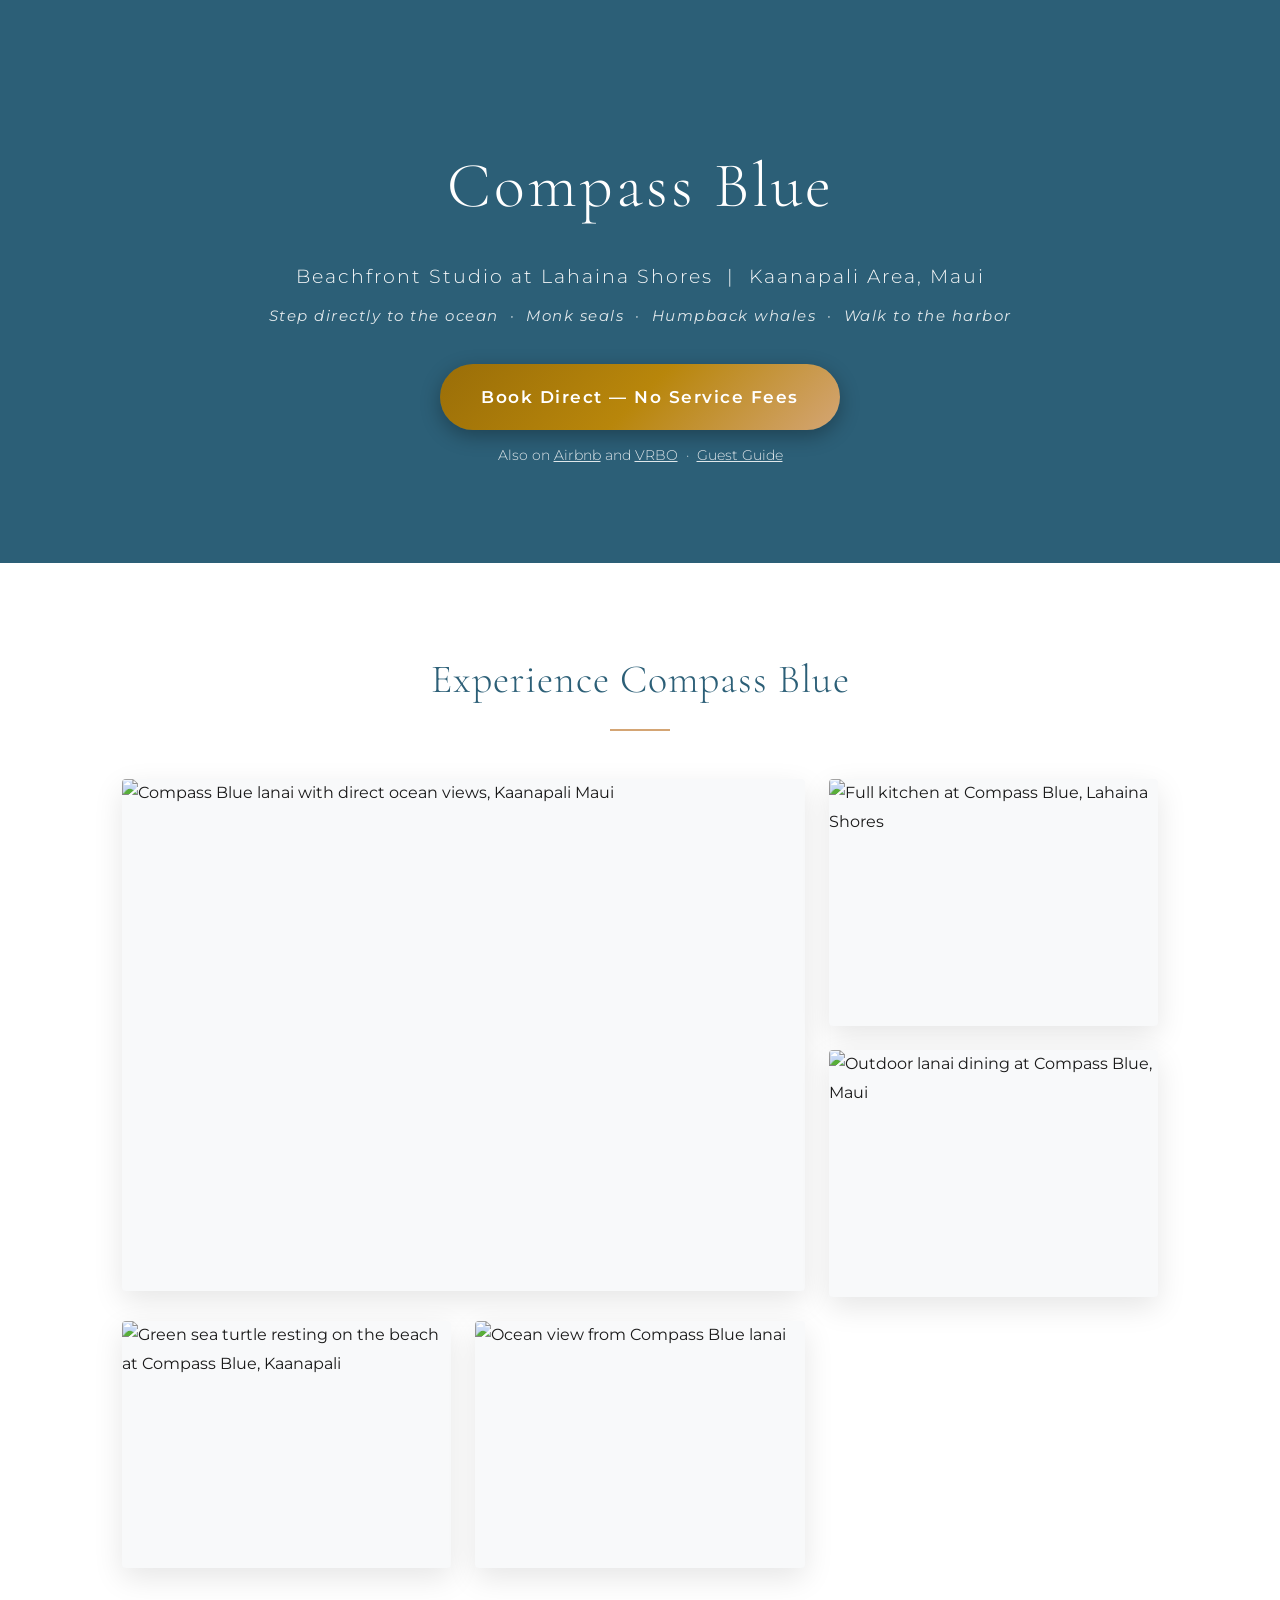
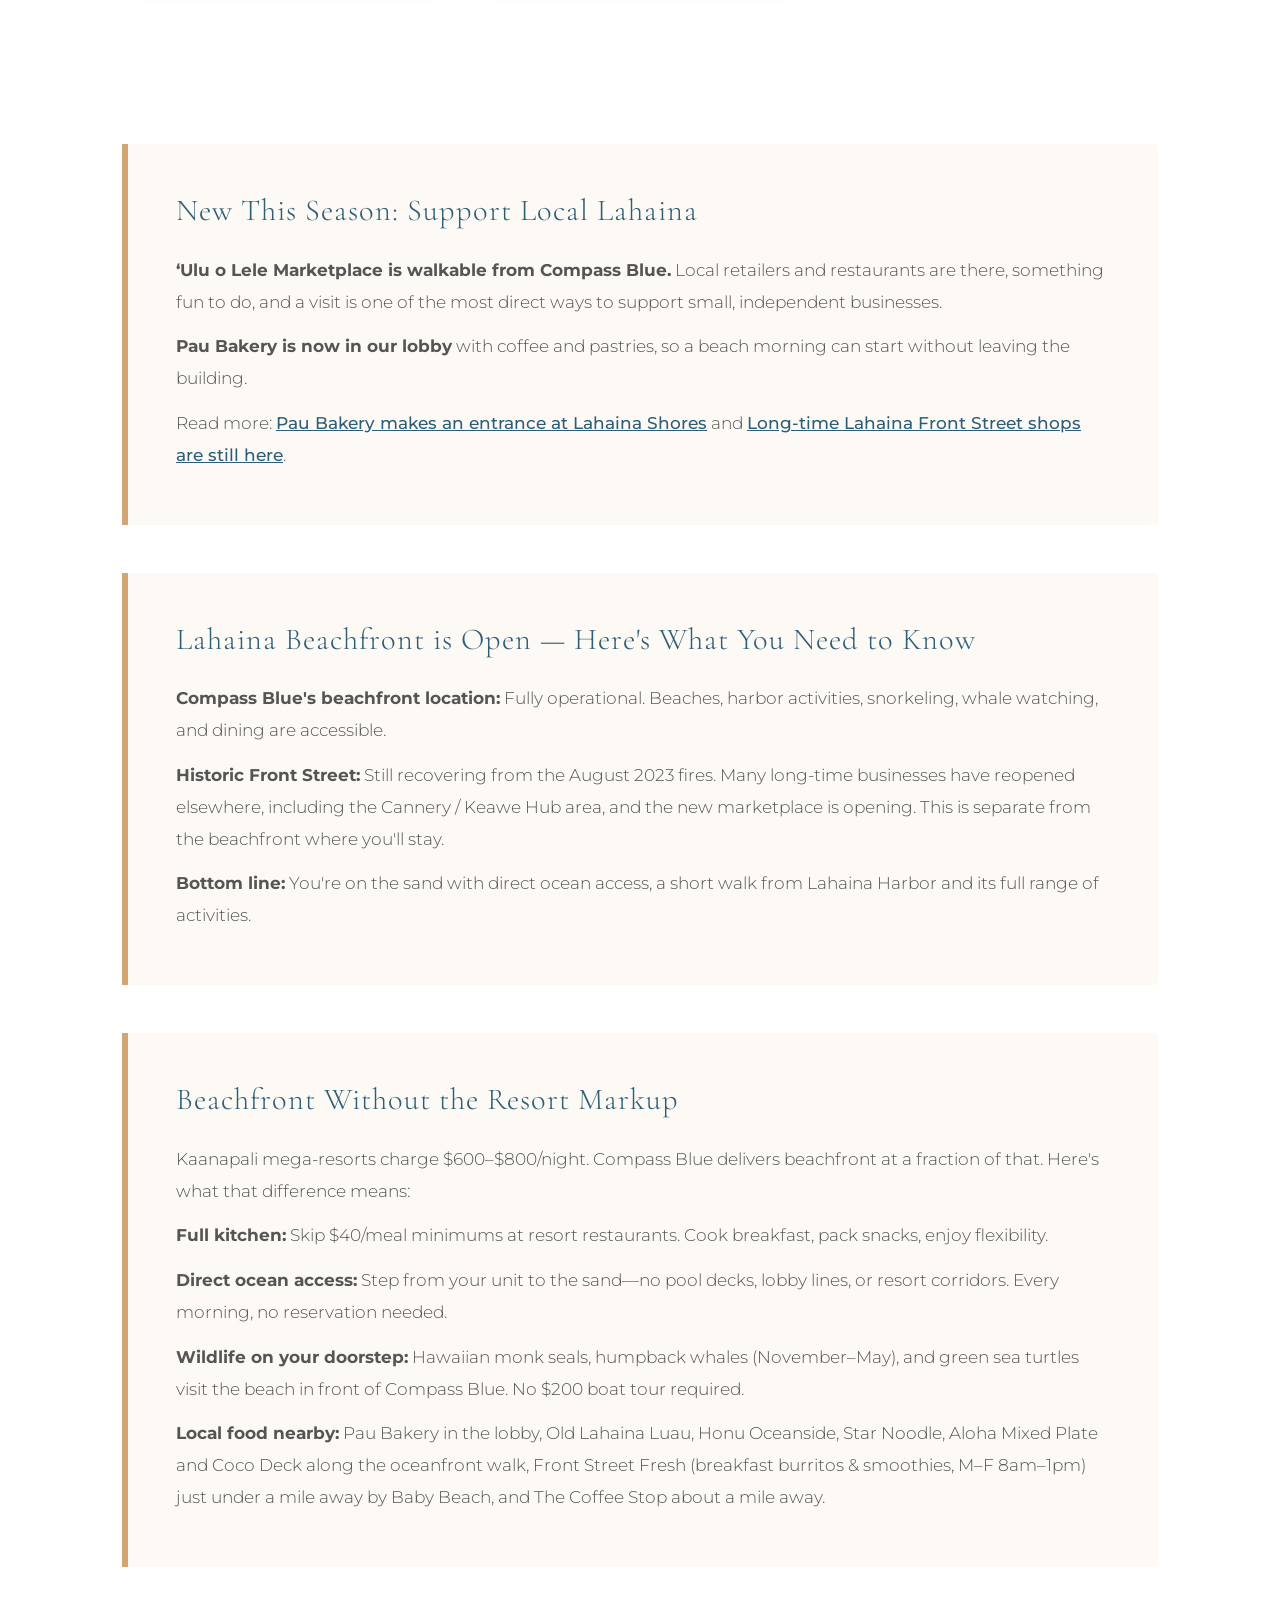
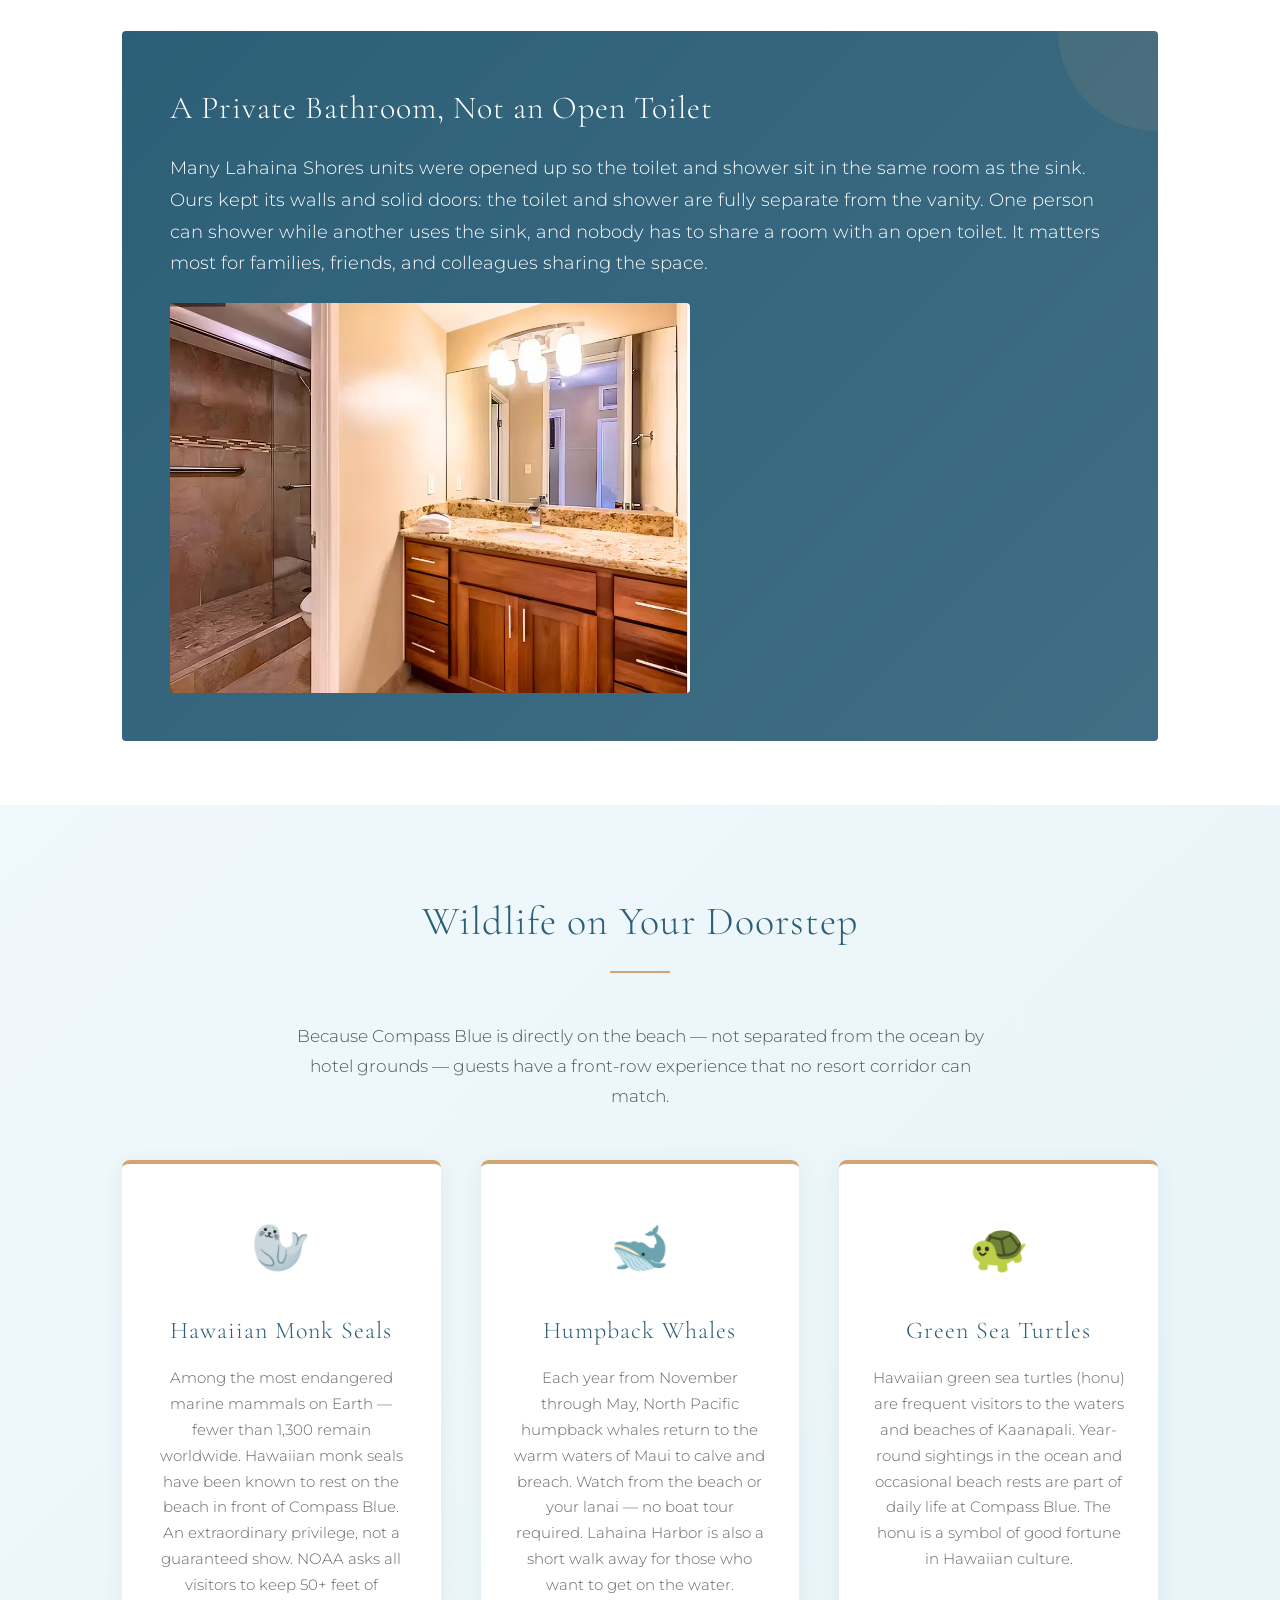
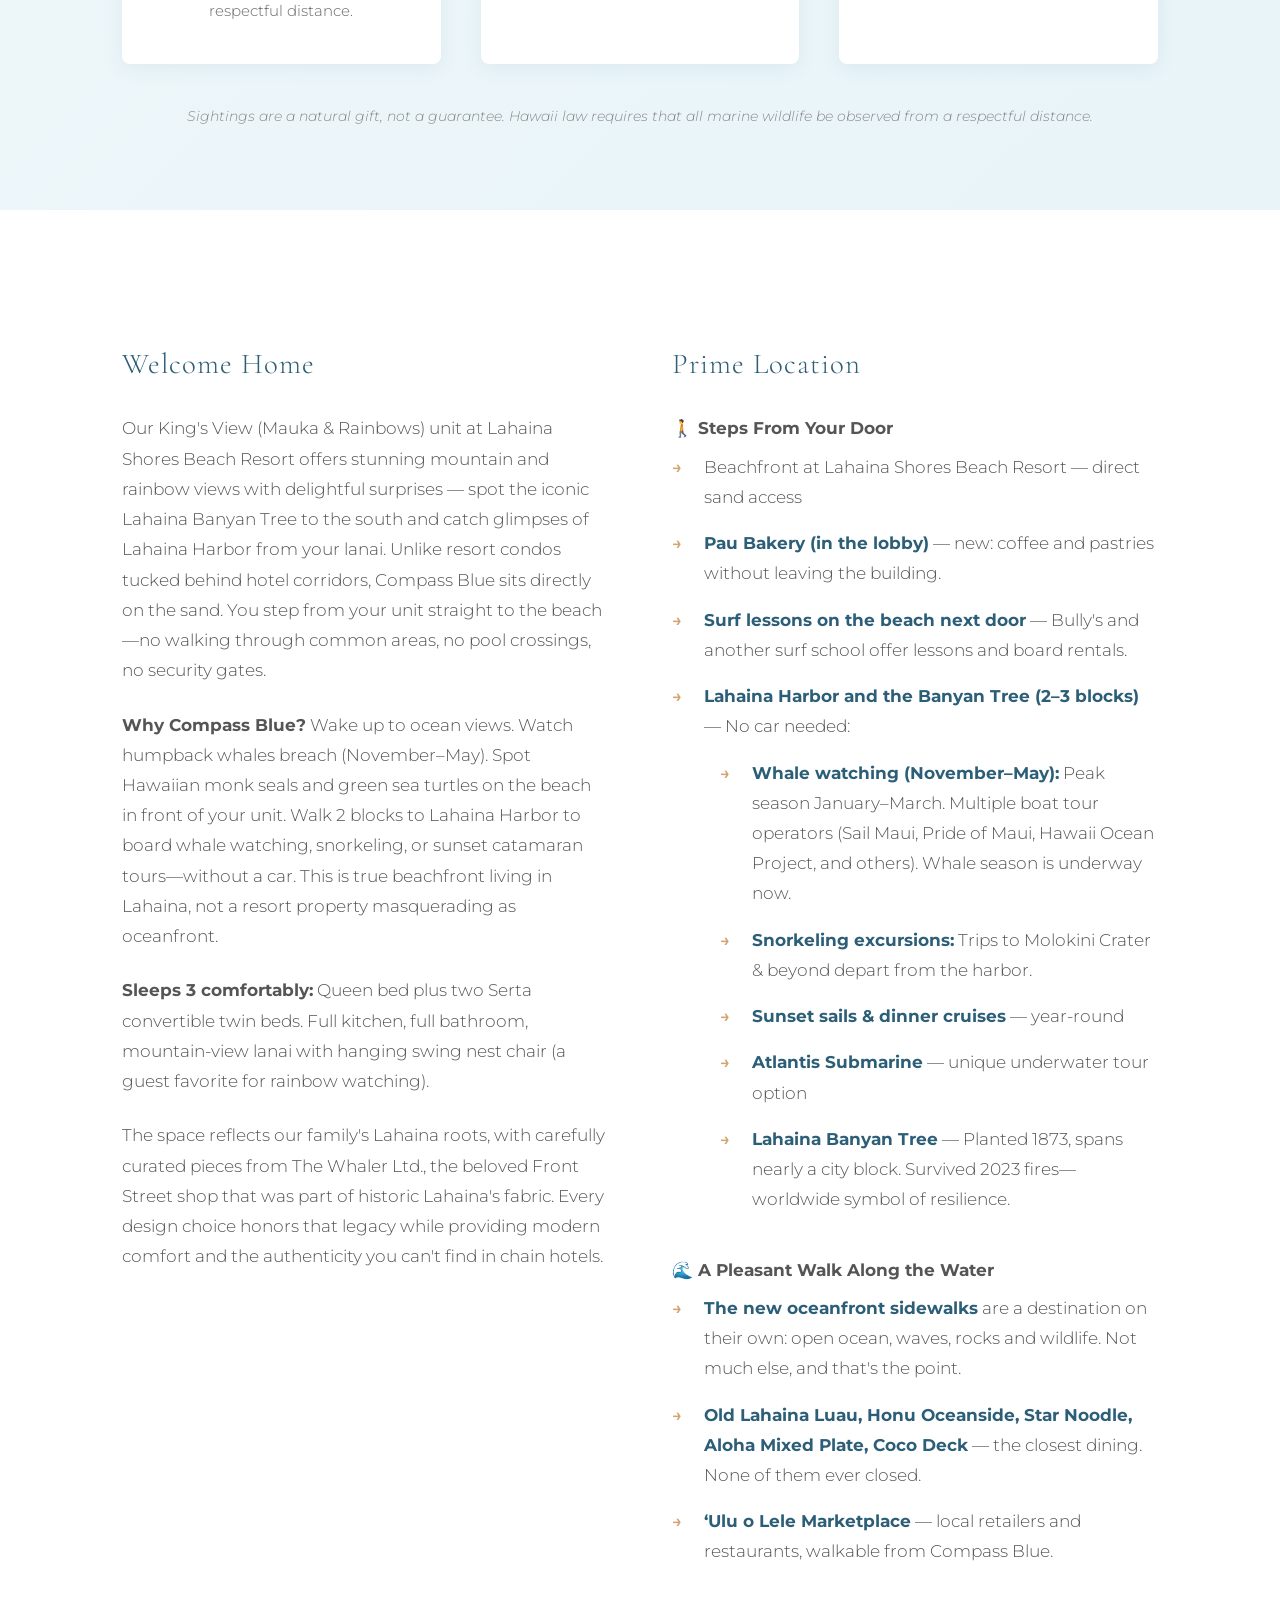
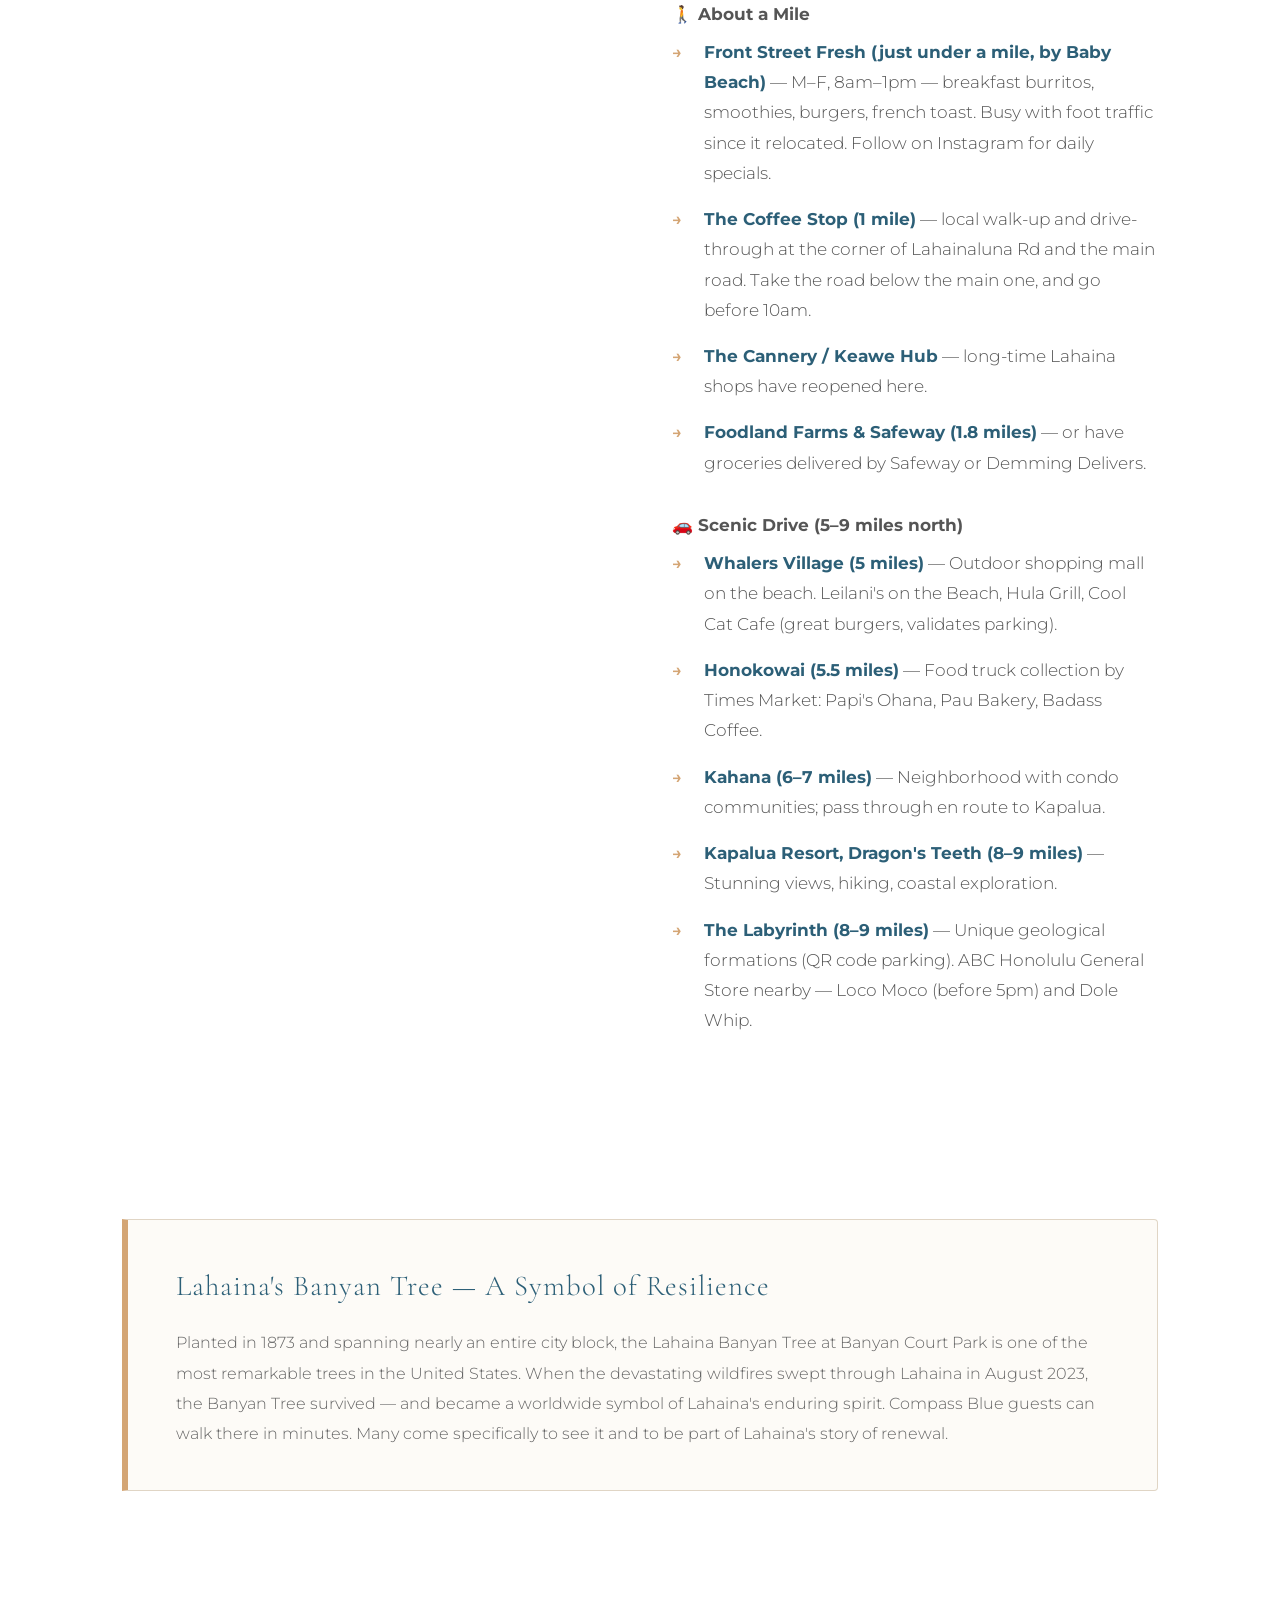
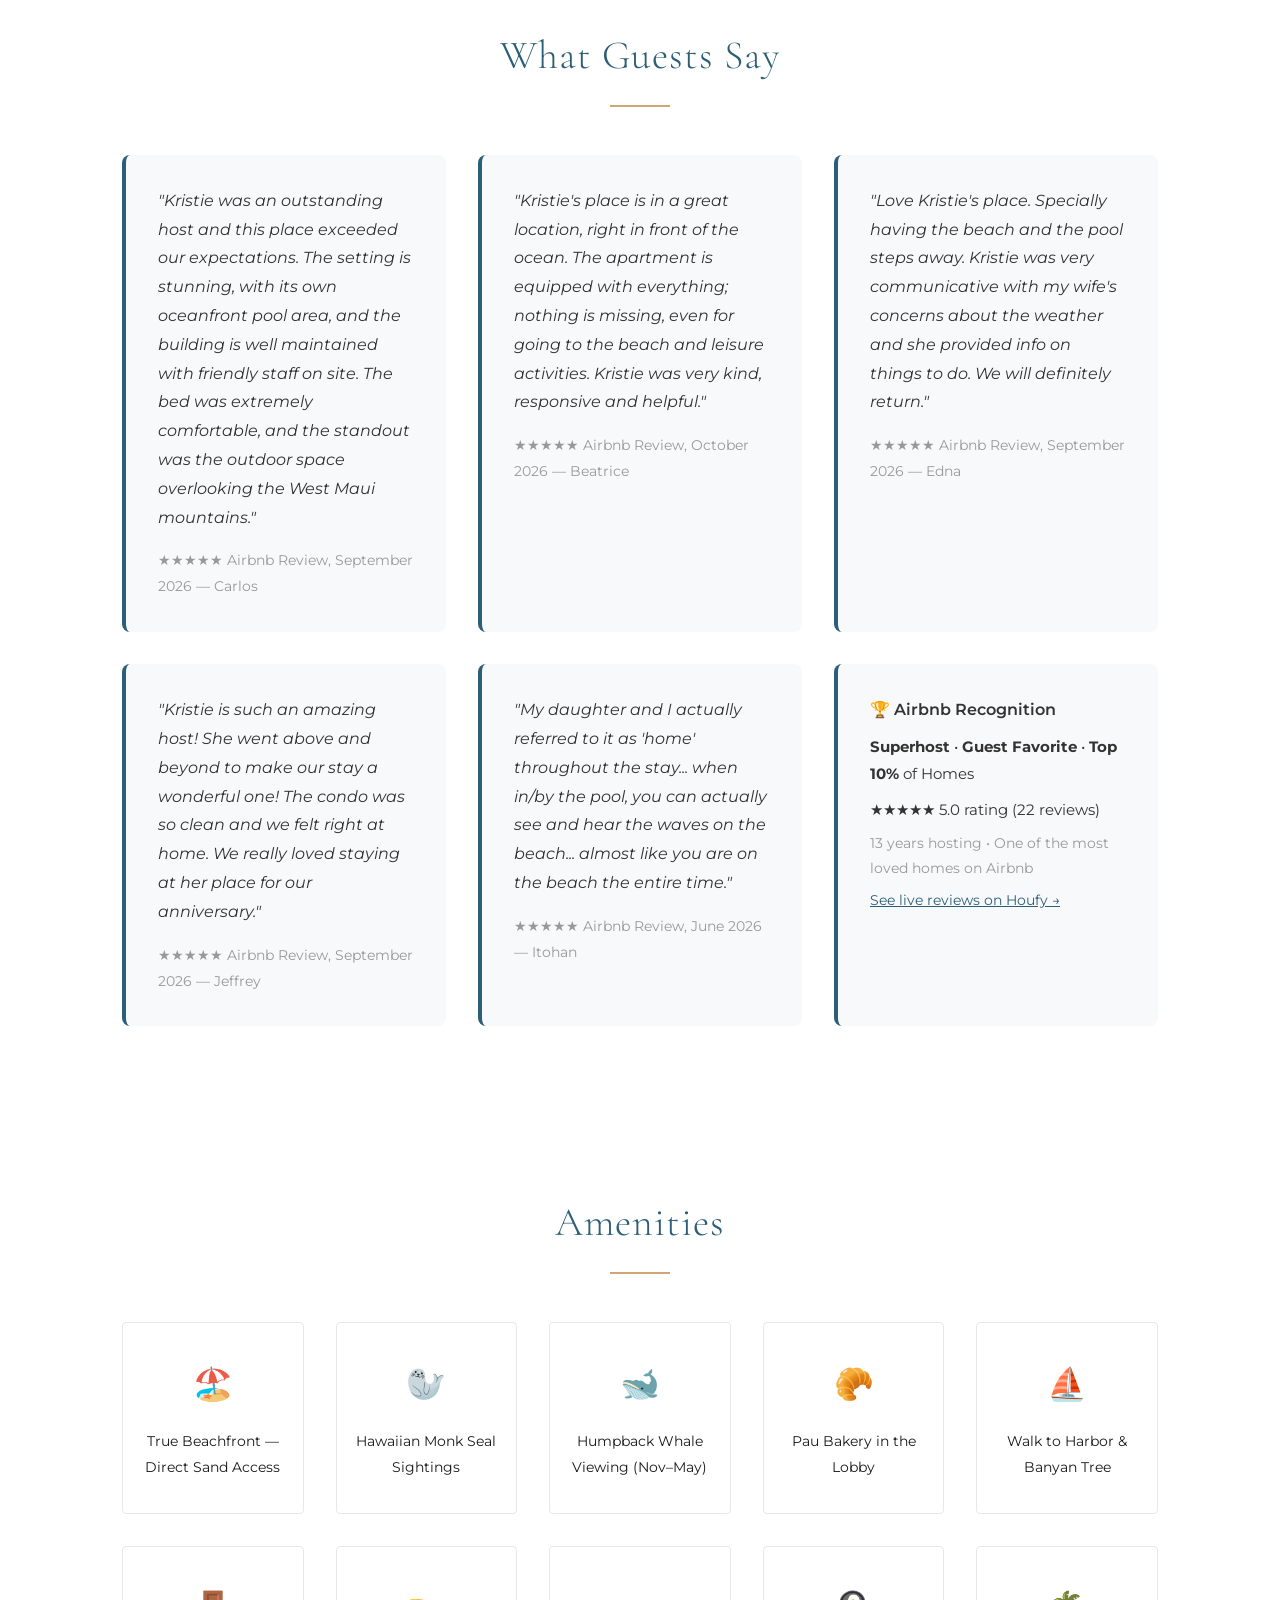
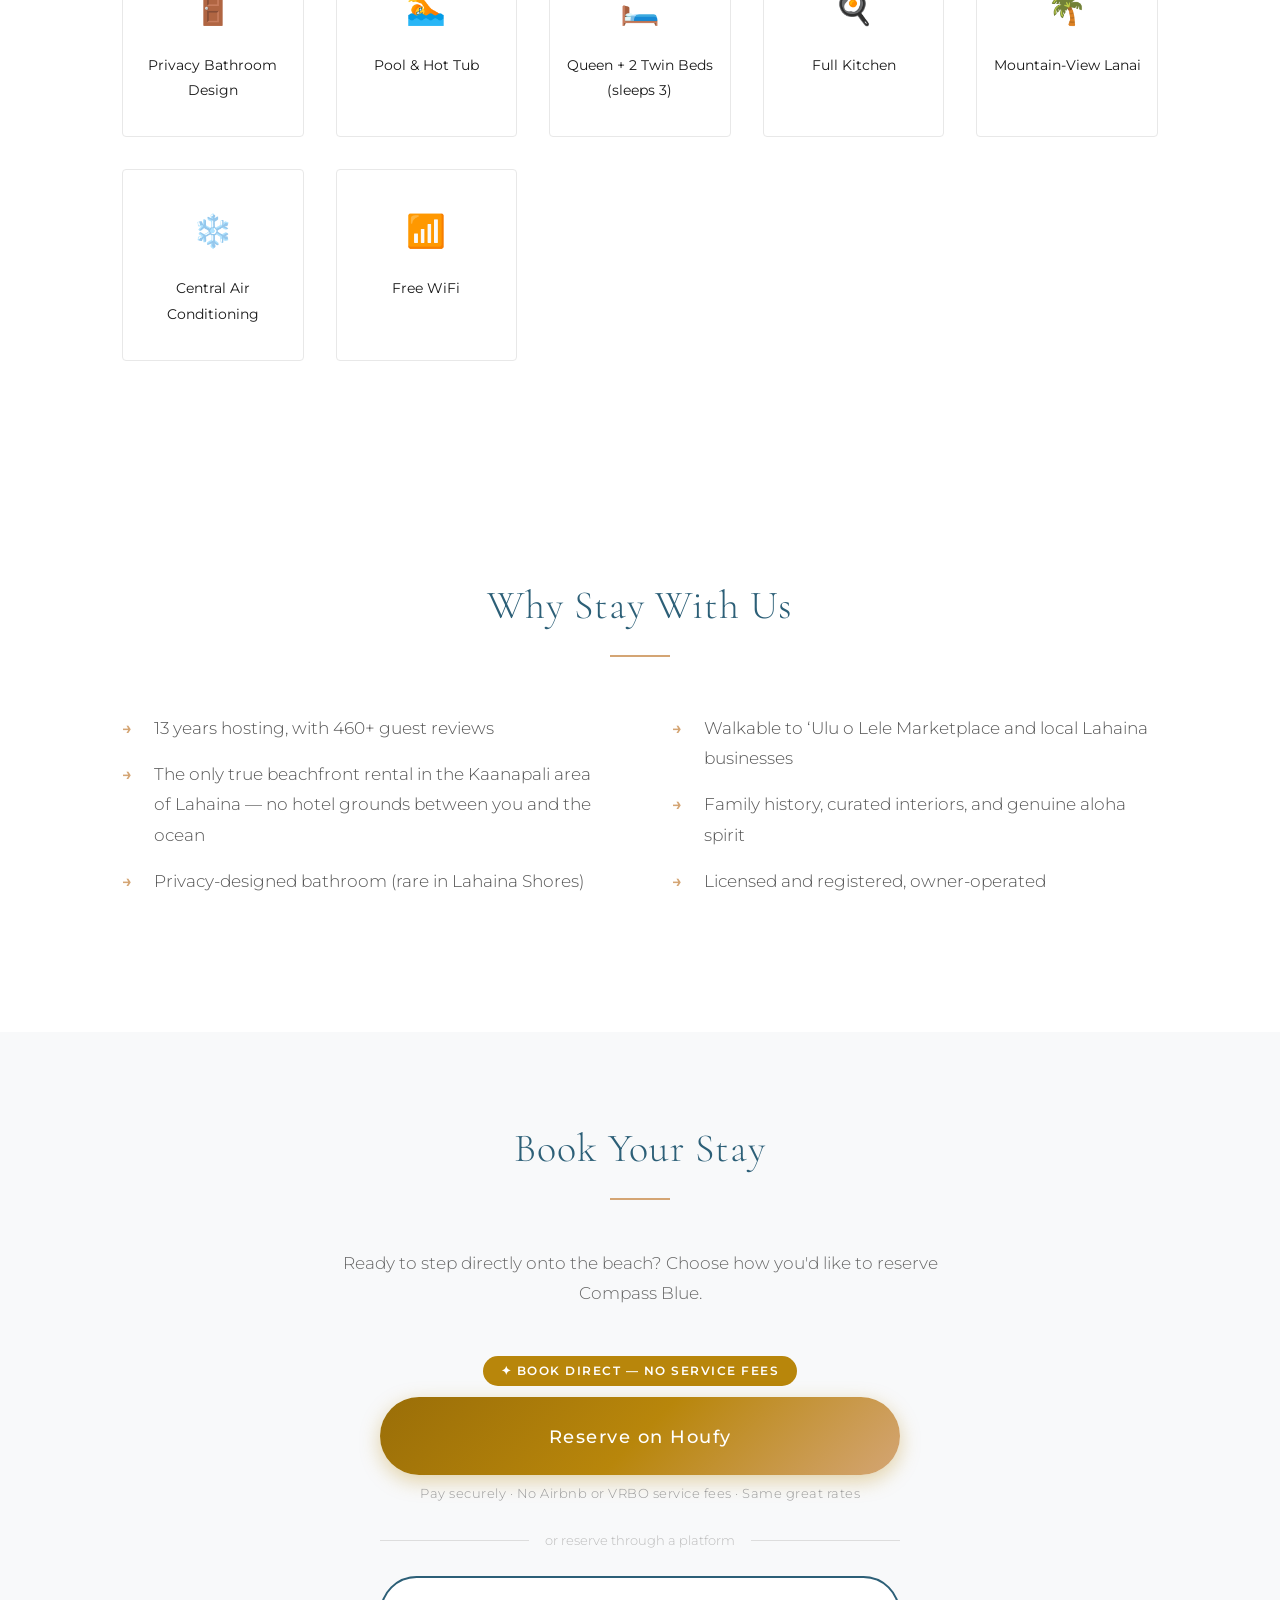
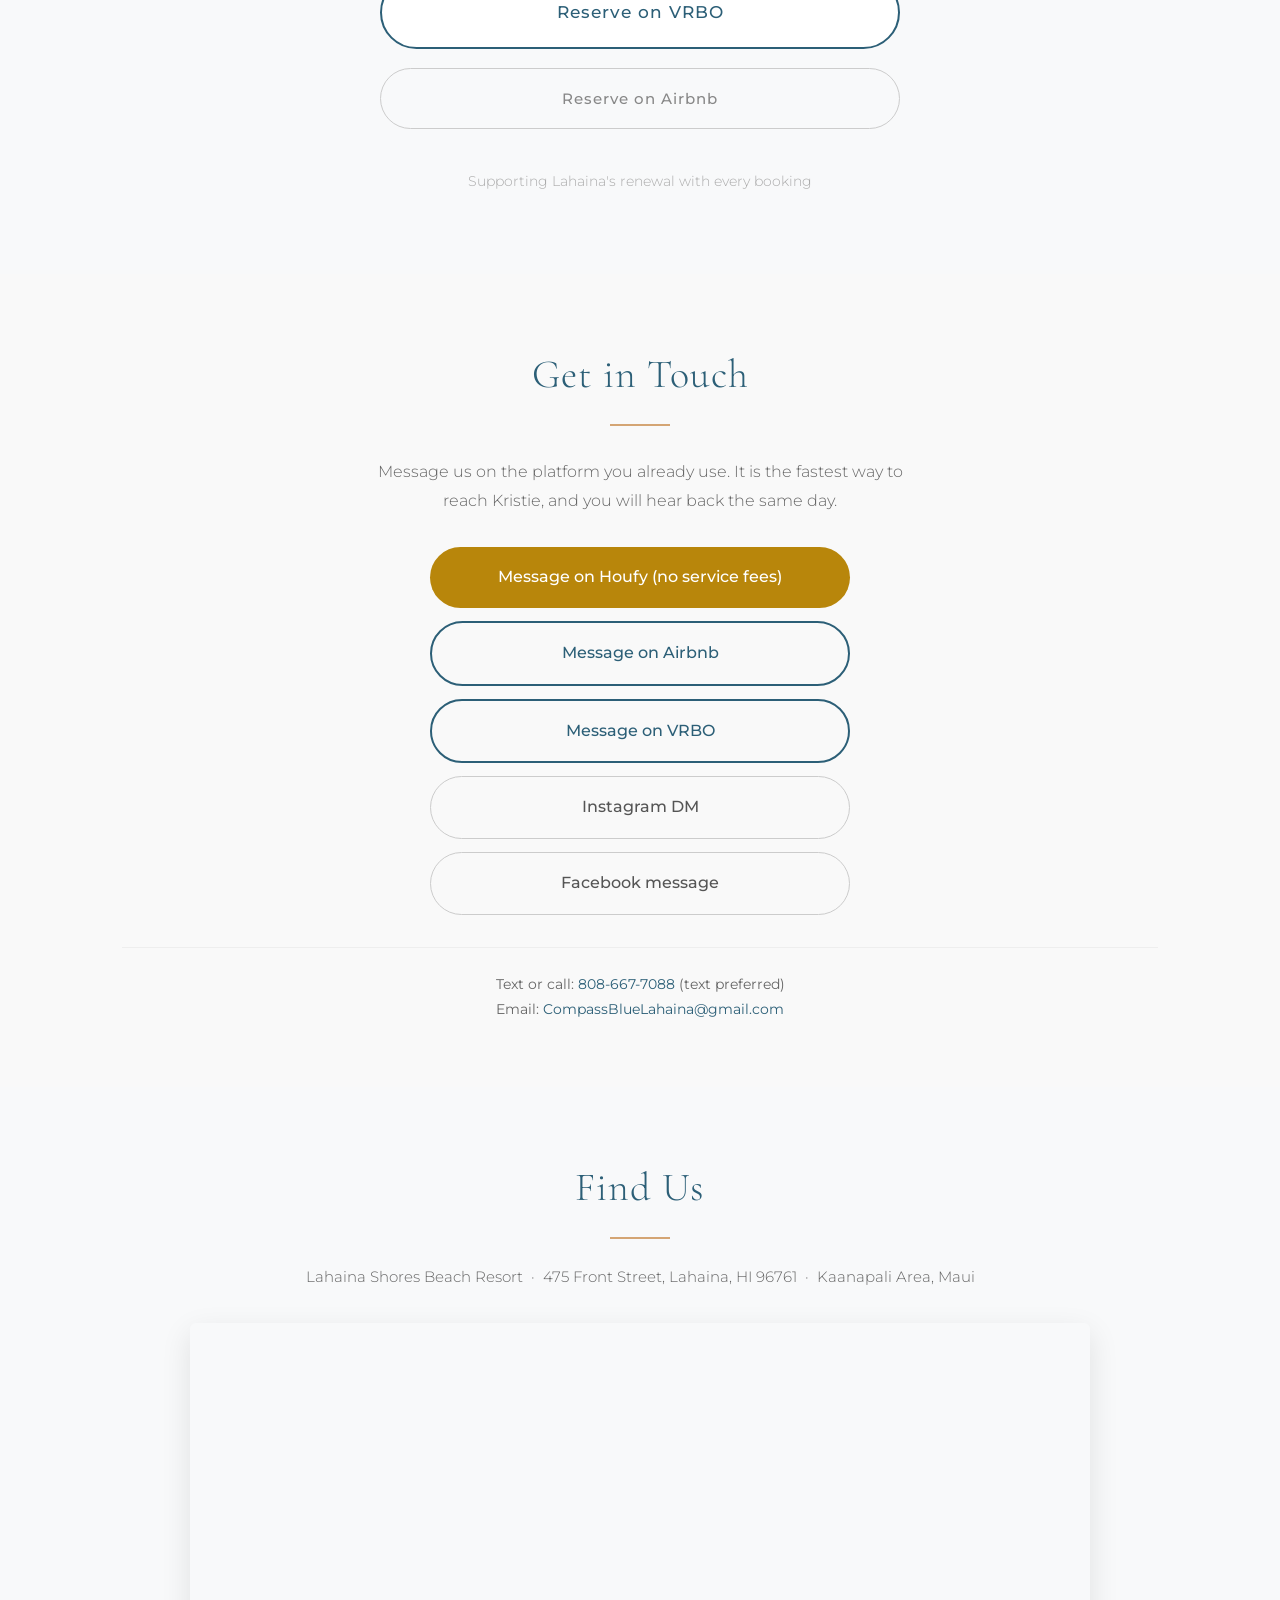
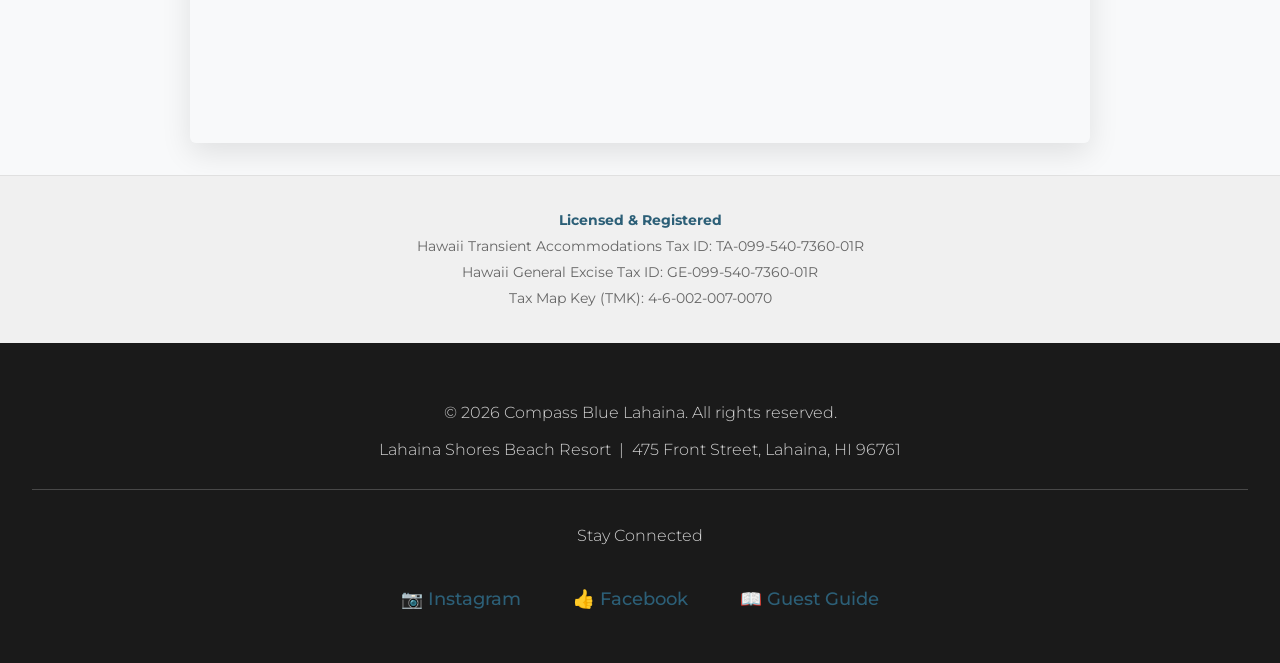
==== commit 9172732f: "Add files via upload" ====
--- a/index.html
+++ b/index.html
@@ -51,7 +51,6 @@
       },
       "image": [
         "https://dynamic-media-cdn.tripadvisor.com/media/photo-o/32/61/e2/cc/the-lanai-is-most-used.jpg?w=1400&h=-1&s=1",
-        "https://compassbluelahaina-web.github.io/compass-blue-maui/images/queen-bed-mountain-view.jpg",
         "https://dynamic-media-cdn.tripadvisor.com/media/photo-o/32/61/e2/d8/full-kitchen-with-everything.jpg?w=1100&h=-1&s=1",
         "https://dynamic-media-cdn.tripadvisor.com/media/photo-o/32/61/e2/db/outdoor-dining-for-two.jpg?w=1100&h=-1&s=1",
         "https://dynamic-media-cdn.tripadvisor.com/media/photo-o/32/61/e2/d9/resting-turtle-keeping.jpg?w=1400&h=-1&s=1"
@@ -836,11 +835,6 @@
                          loading="lazy">
                 </div>
                 <div class="photo-item">
-                    <img src="https://compassbluelahaina-web.github.io/compass-blue-maui/images/queen-bed-mountain-view.jpg"
-                         alt="Queen bed facing West Maui Mountain views and the private lanai at Compass Blue, Lahaina Shores"
-                         loading="lazy">
-                </div>
-                <div class="photo-item">
                     <img src="https://dynamic-media-cdn.tripadvisor.com/media/photo-o/32/61/e2/d8/full-kitchen-with-everything.jpg?w=1100&h=-1&s=1"
                          alt="Full kitchen at Compass Blue, Lahaina Shores"
                          loading="lazy">
@@ -901,7 +895,7 @@
         <div class="feature-box">
             <h3>A Private Bathroom, Not an Open Toilet</h3>
             <p>Many Lahaina Shores units were opened up so the toilet and shower sit in the same room as the sink. Ours kept its walls and solid doors: the toilet and shower are fully separate from the vanity. One person can shower while another uses the sink, and nobody has to share a room with an open toilet. It matters most for families, friends, and colleagues sharing the space.</p>
-            <img src="images/private-bathroom.jpg" alt="Private bathroom at Compass Blue with a separate walled toilet and shower area and a vanity with granite counter" loading="lazy" style="position:relative;z-index:1;width:100%;max-width:520px;margin-top:1.5rem;border-radius:4px;display:block;">
+            <img src="https://compassbluelahaina-web.github.io/compass-blue-maui/private-bathroom.jpg" alt="Private bathroom at Compass Blue with a separate walled toilet and shower area and a vanity with granite counter" loading="lazy" style="position:relative;z-index:1;width:100%;max-width:520px;margin-top:1.5rem;border-radius:4px;display:block;">
         </div>
     </div>
 
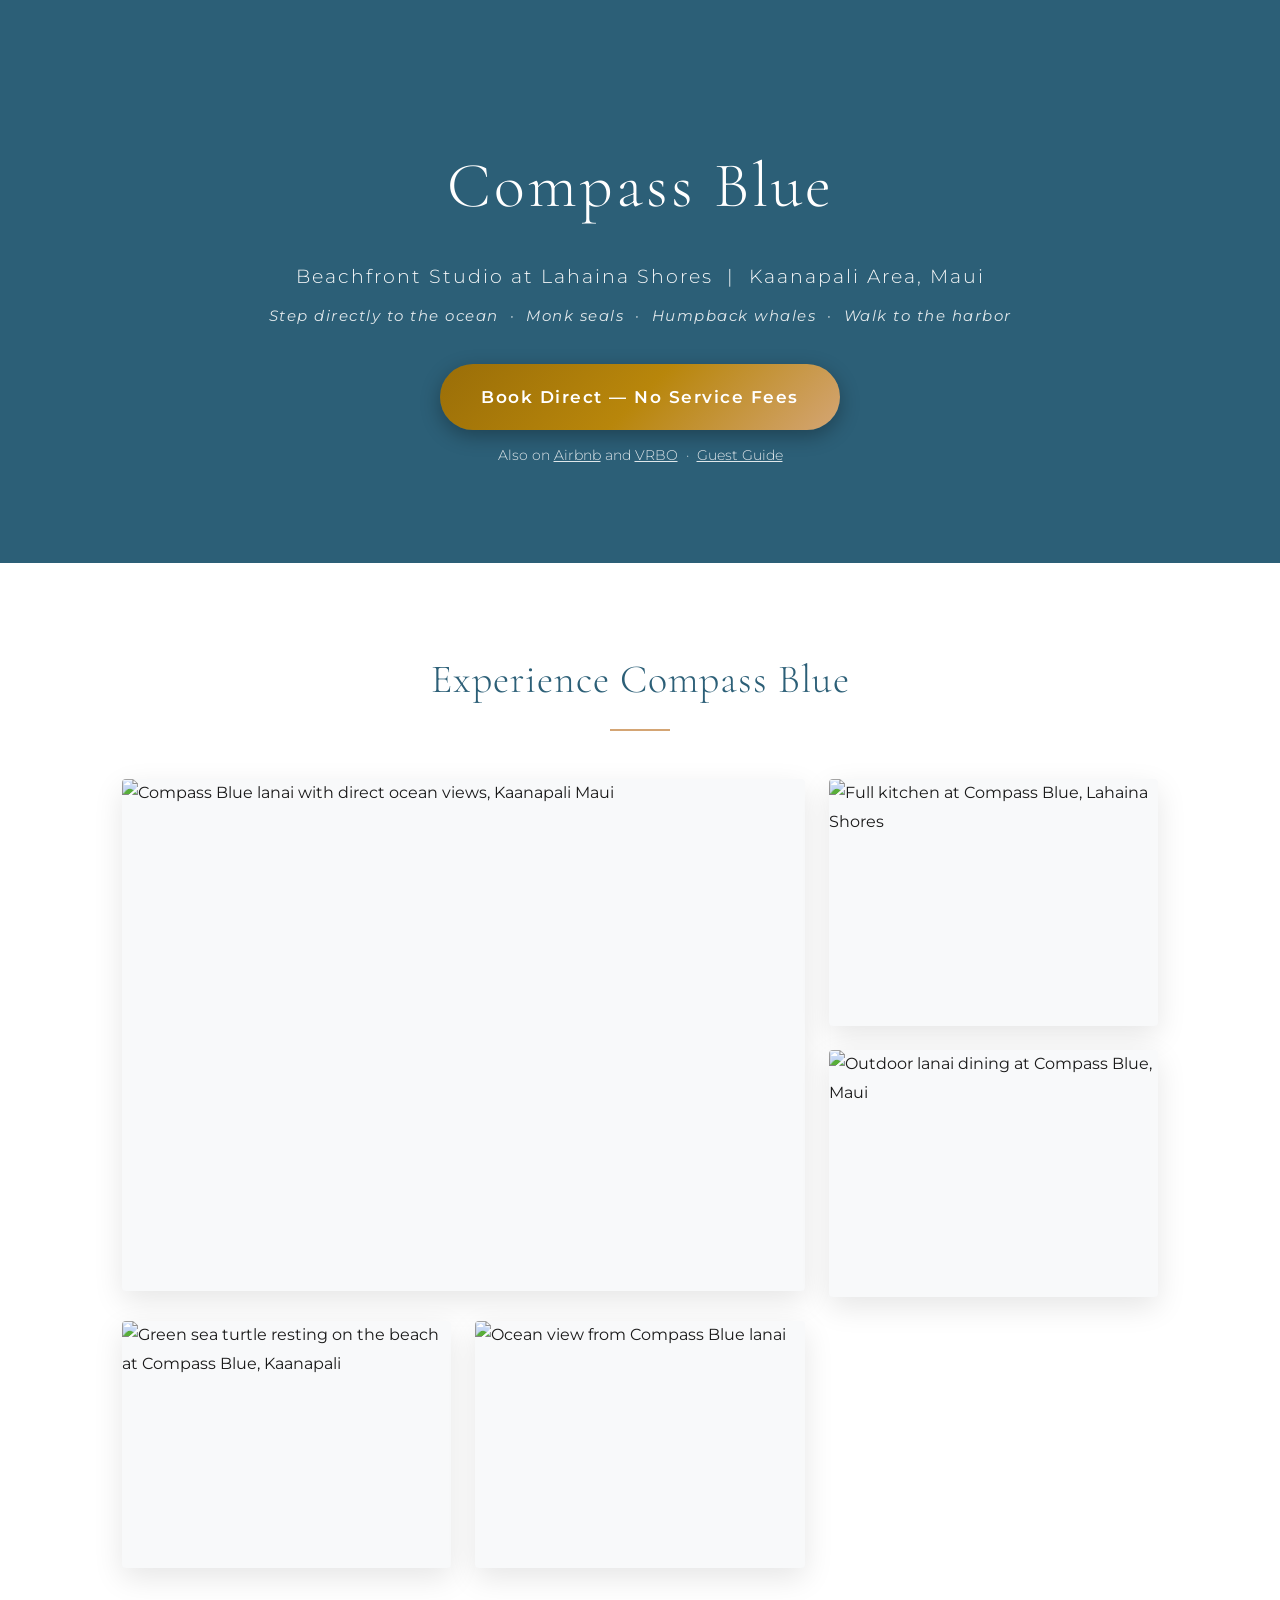
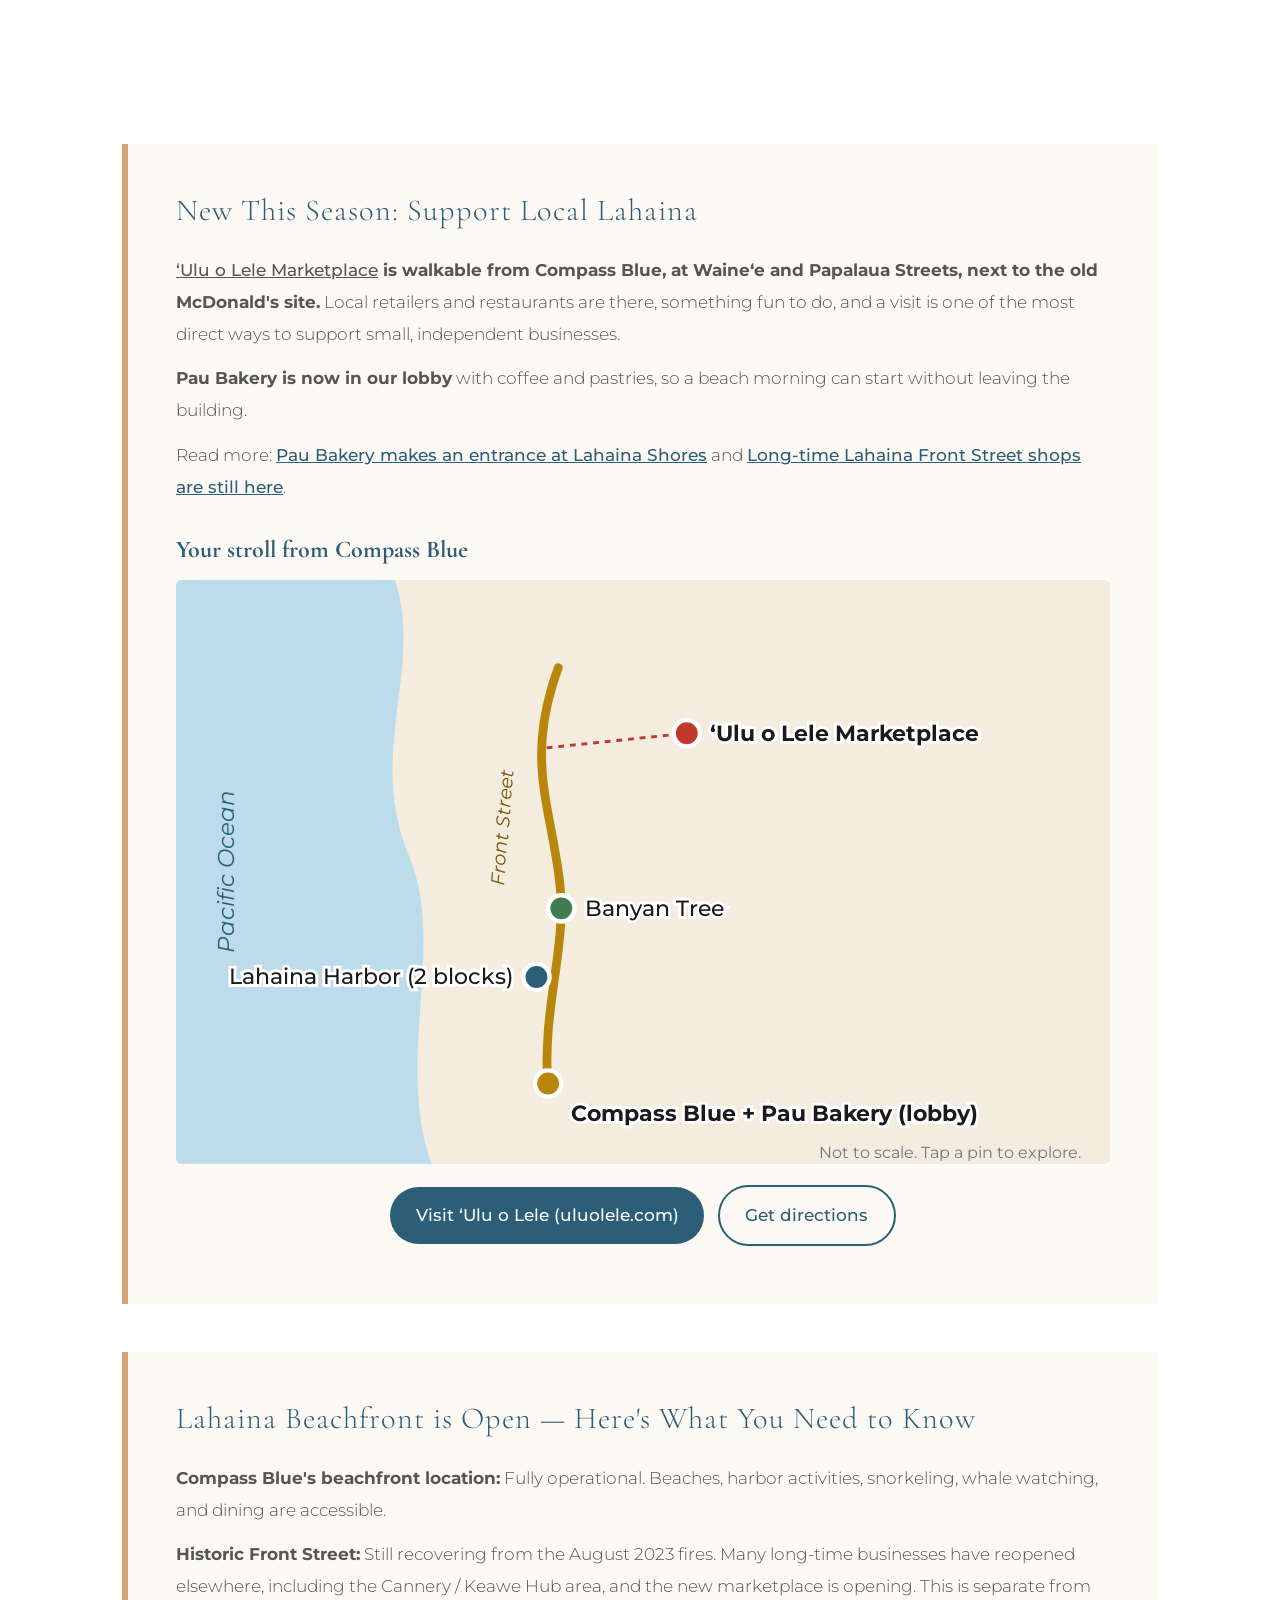
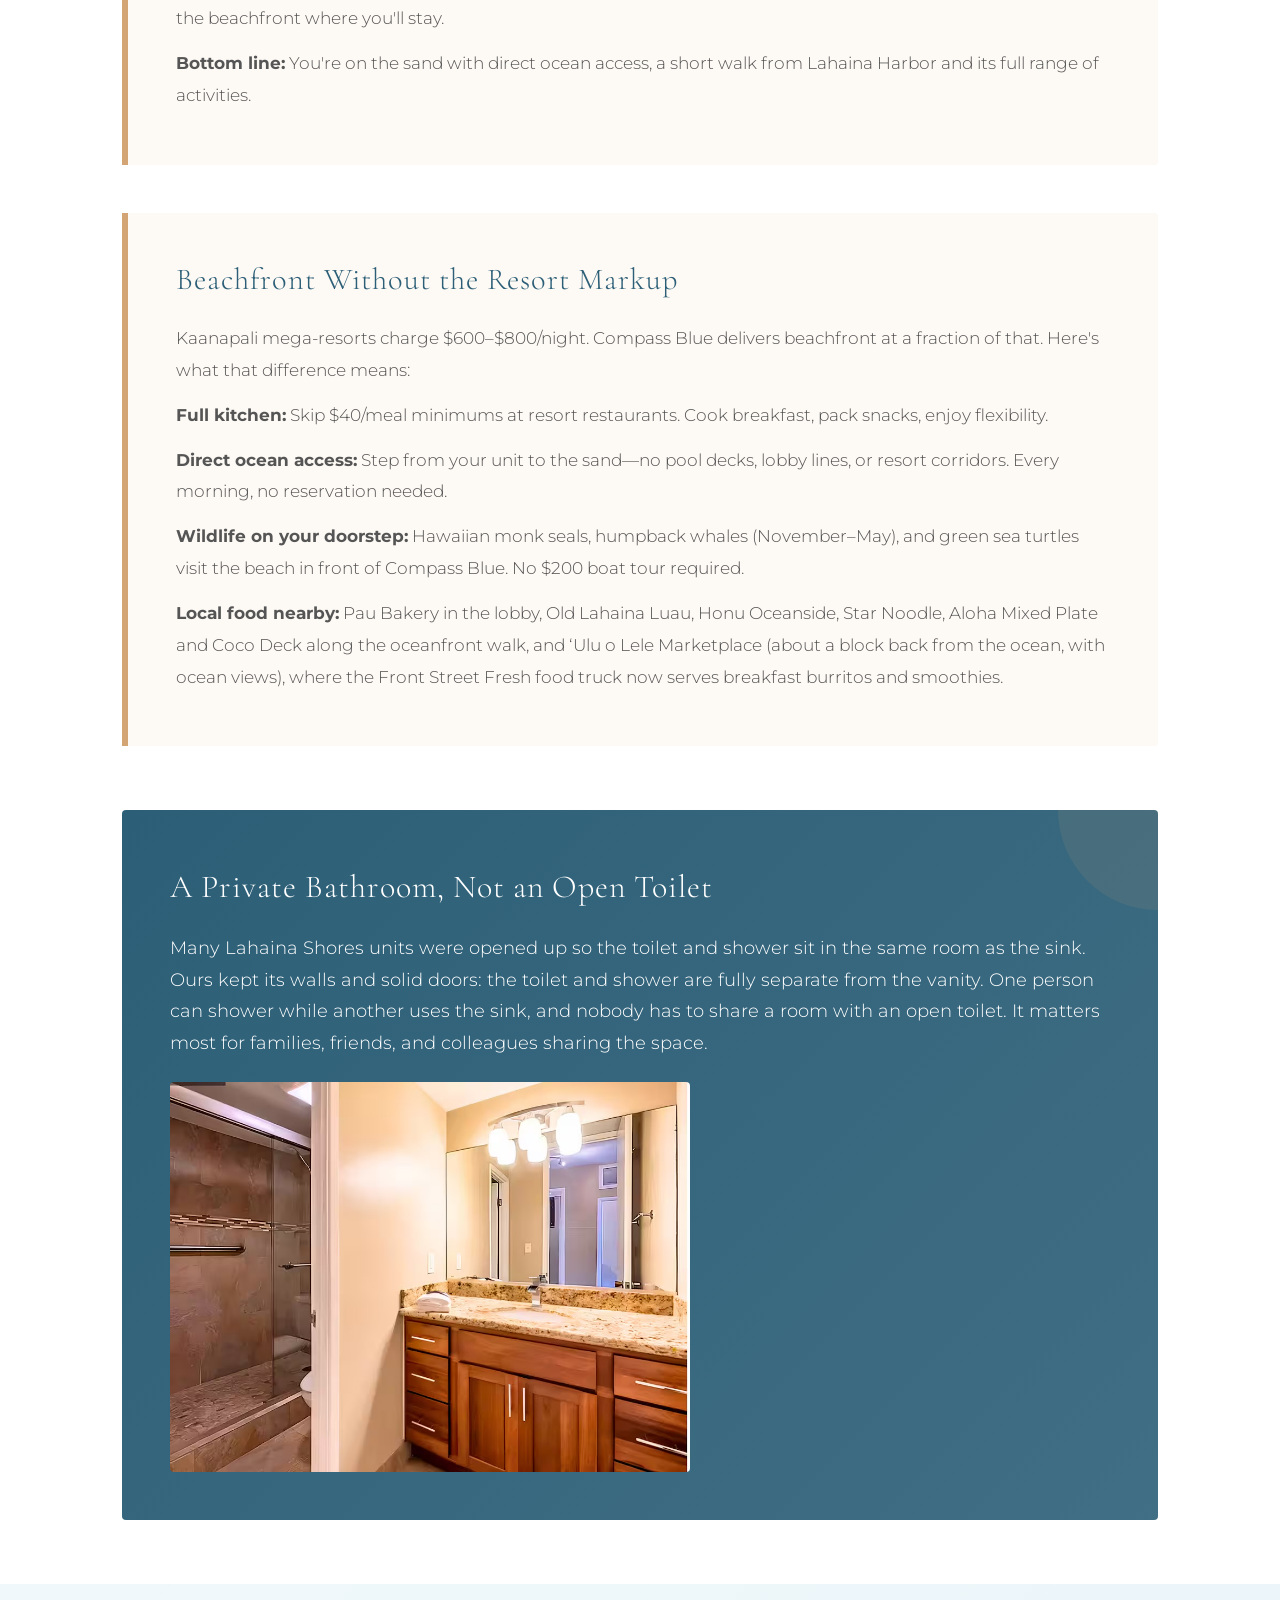
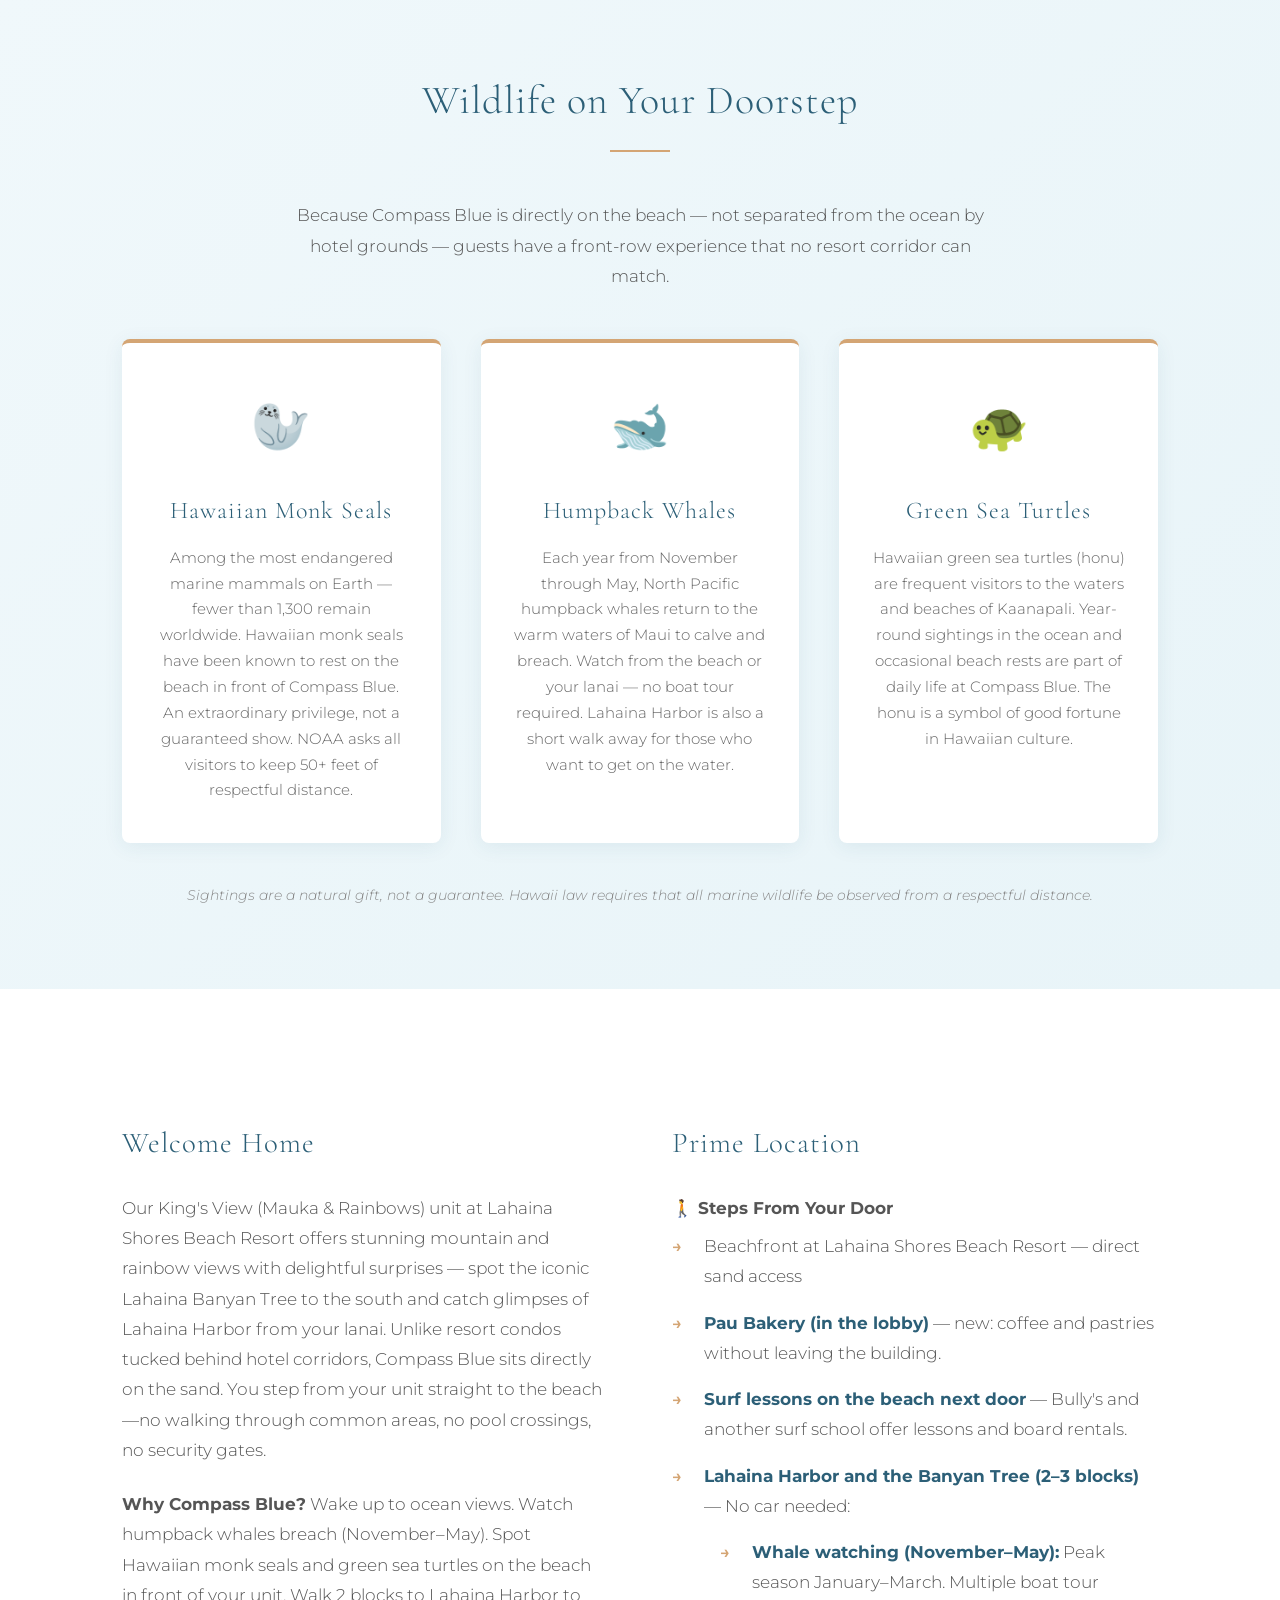
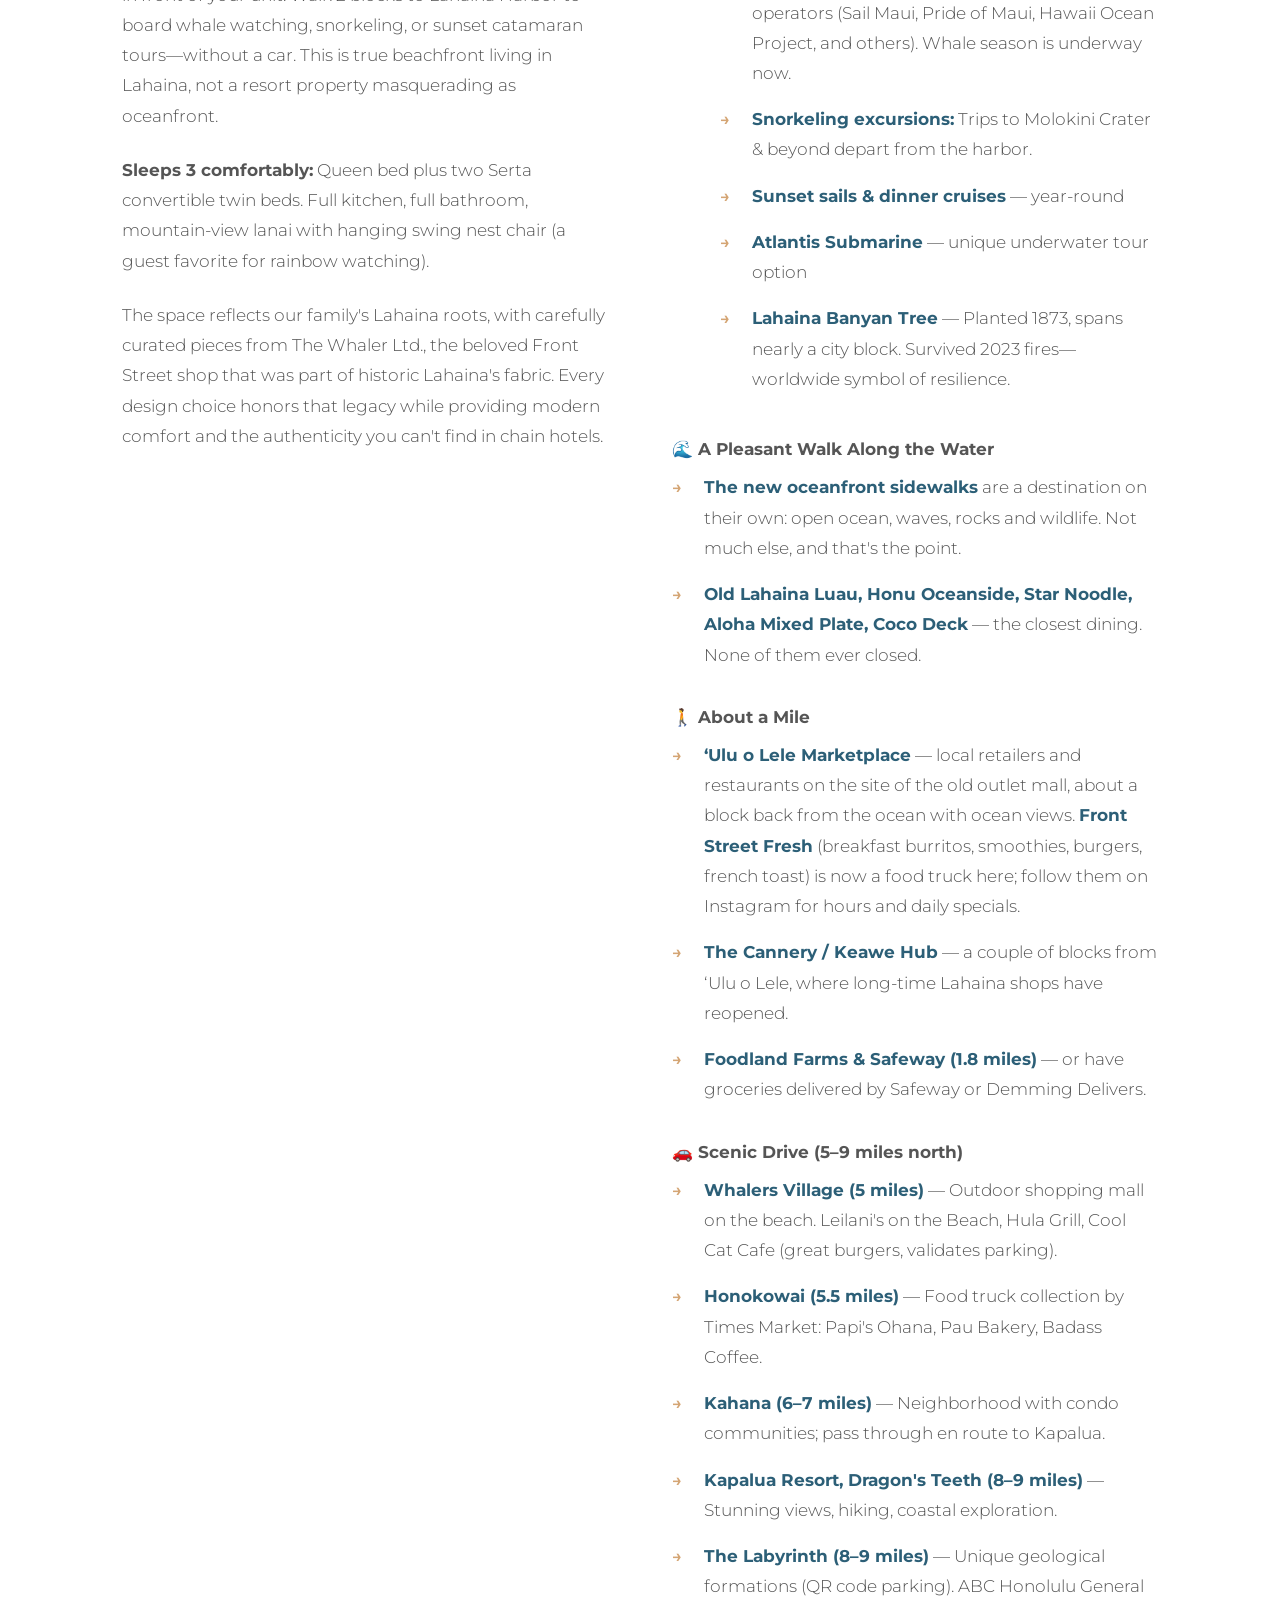
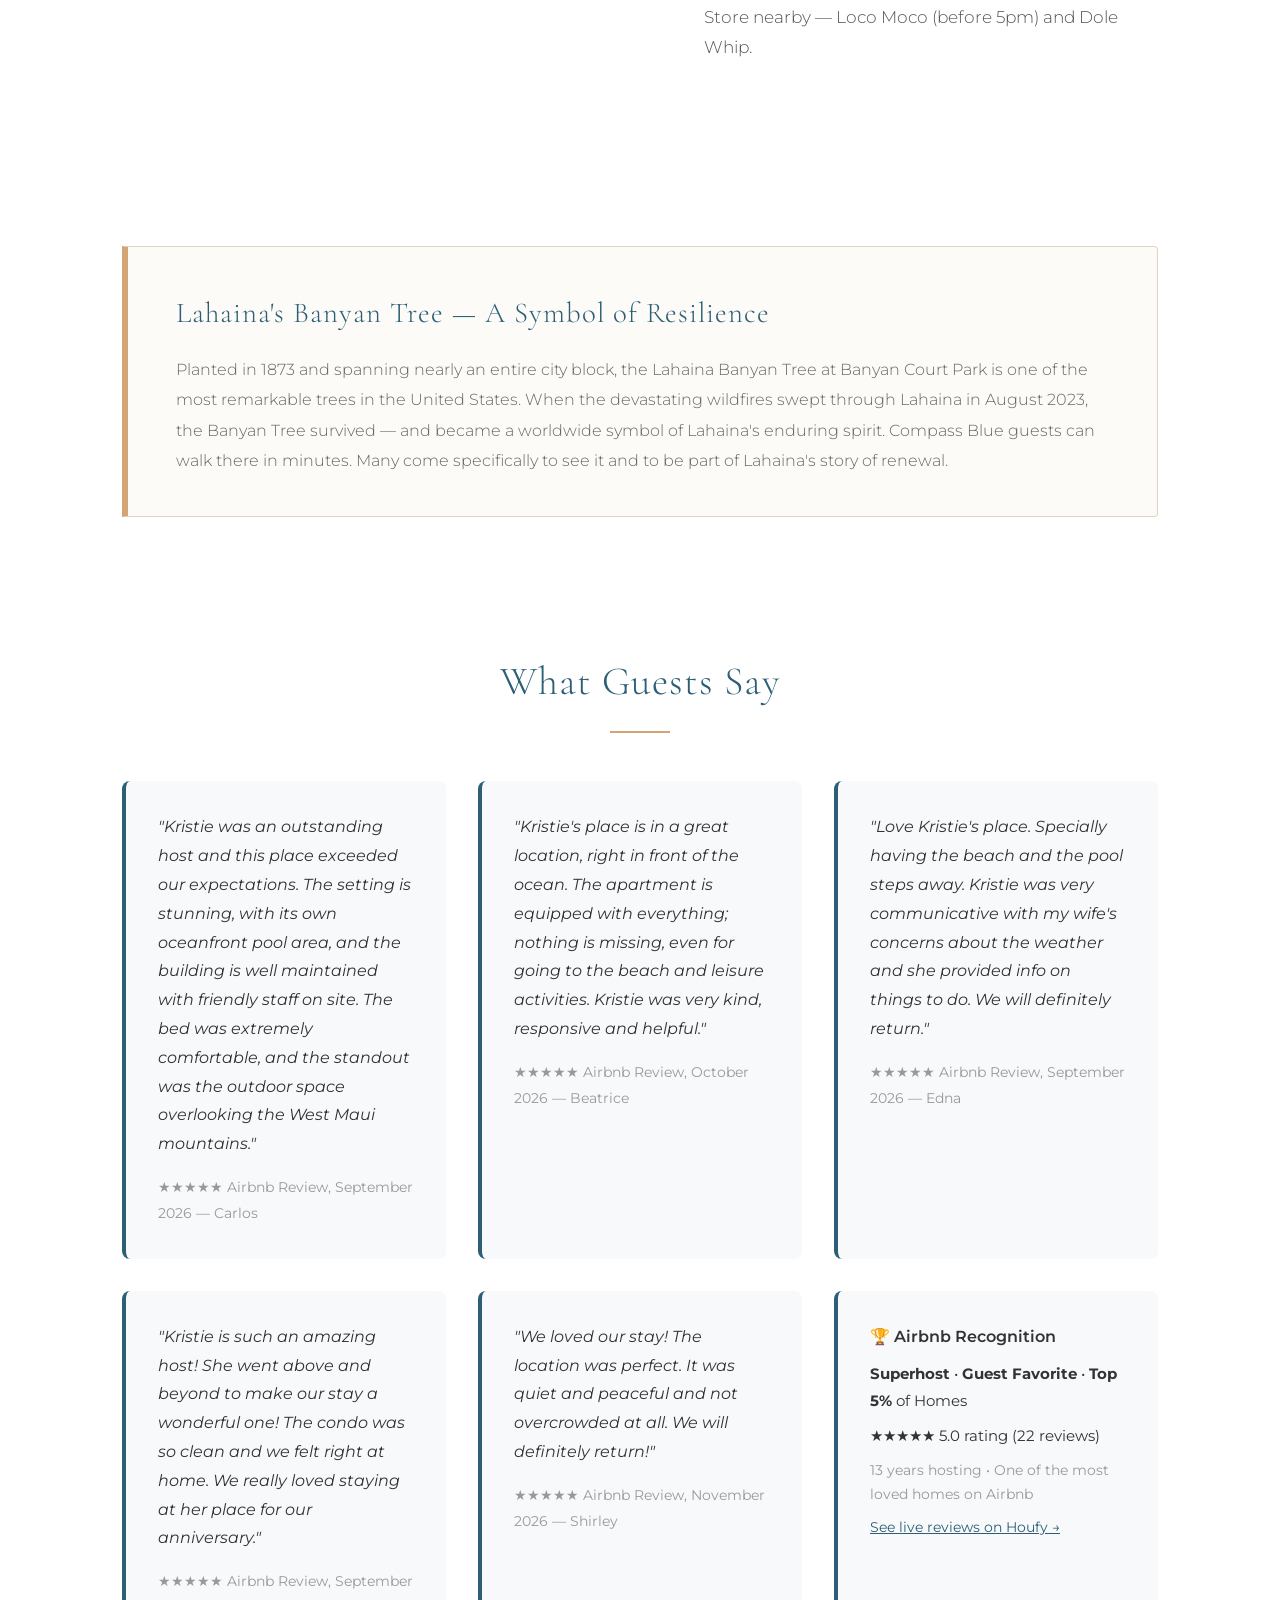
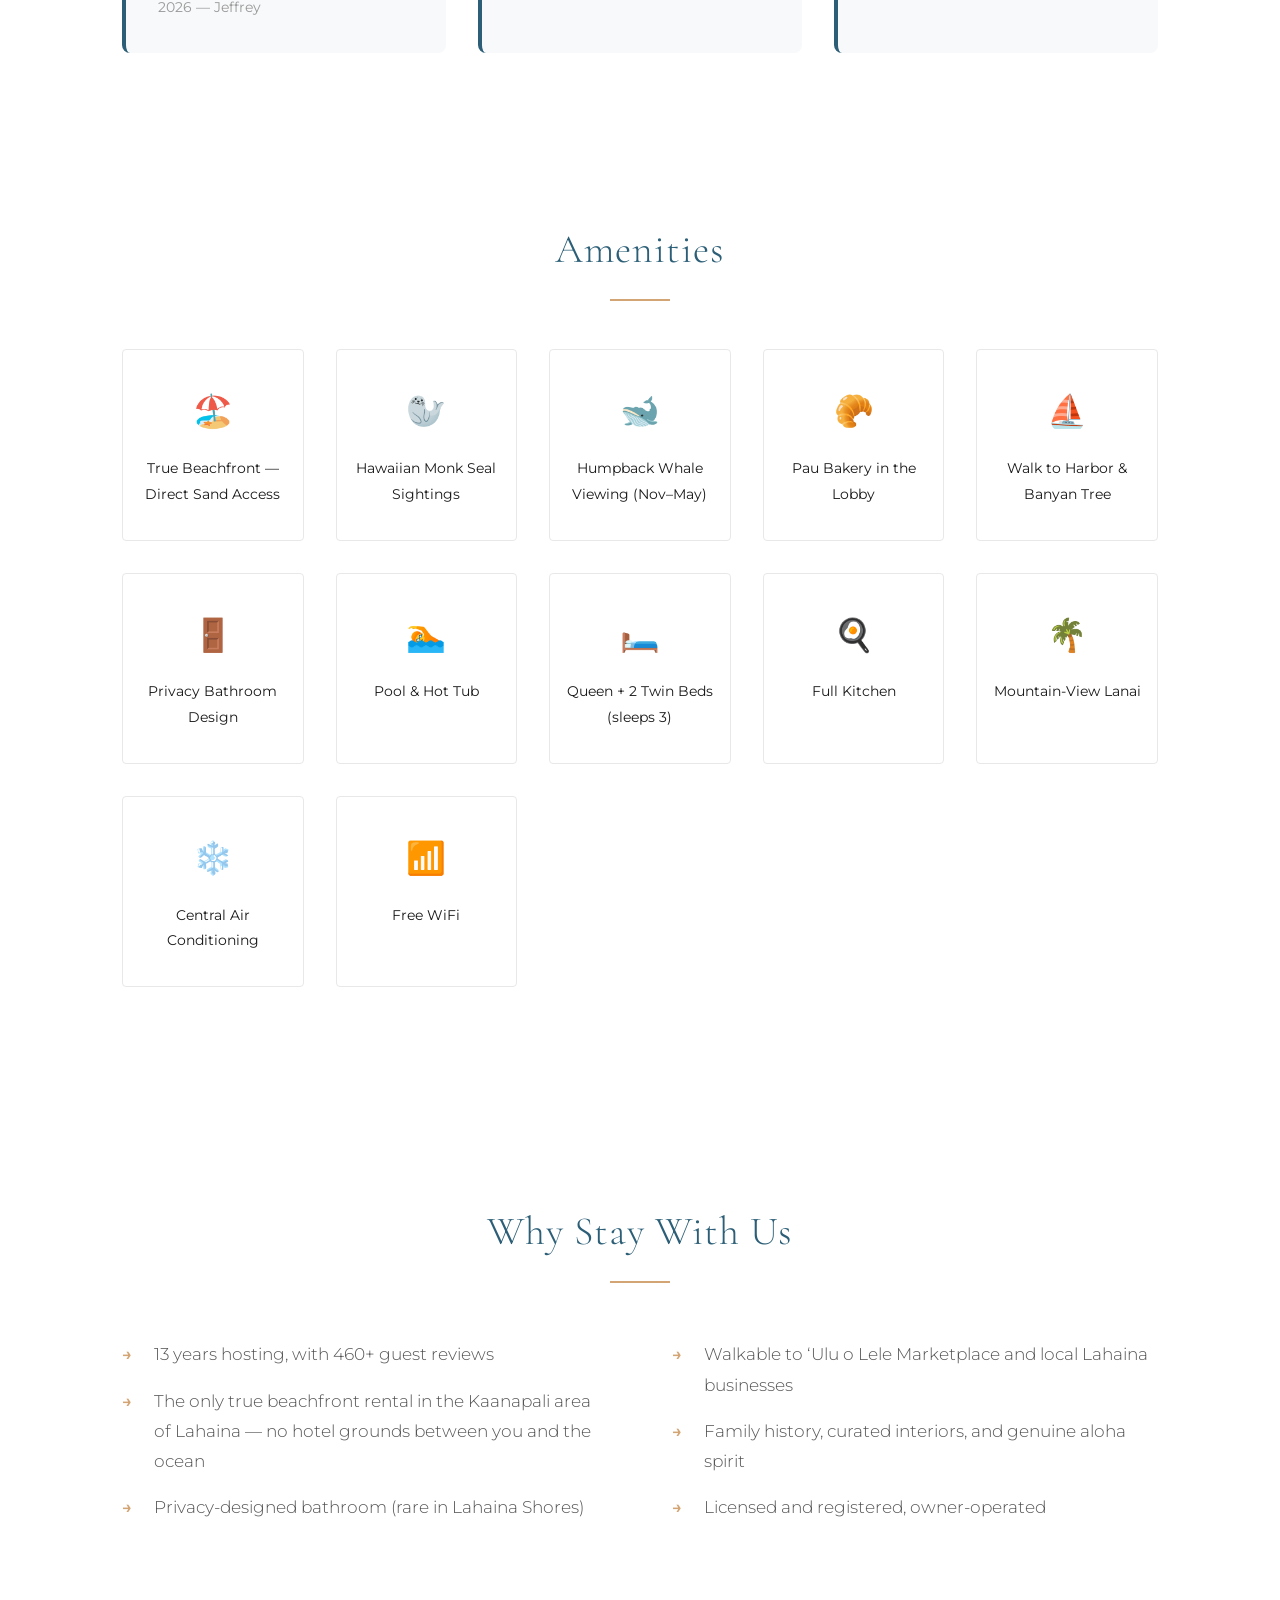
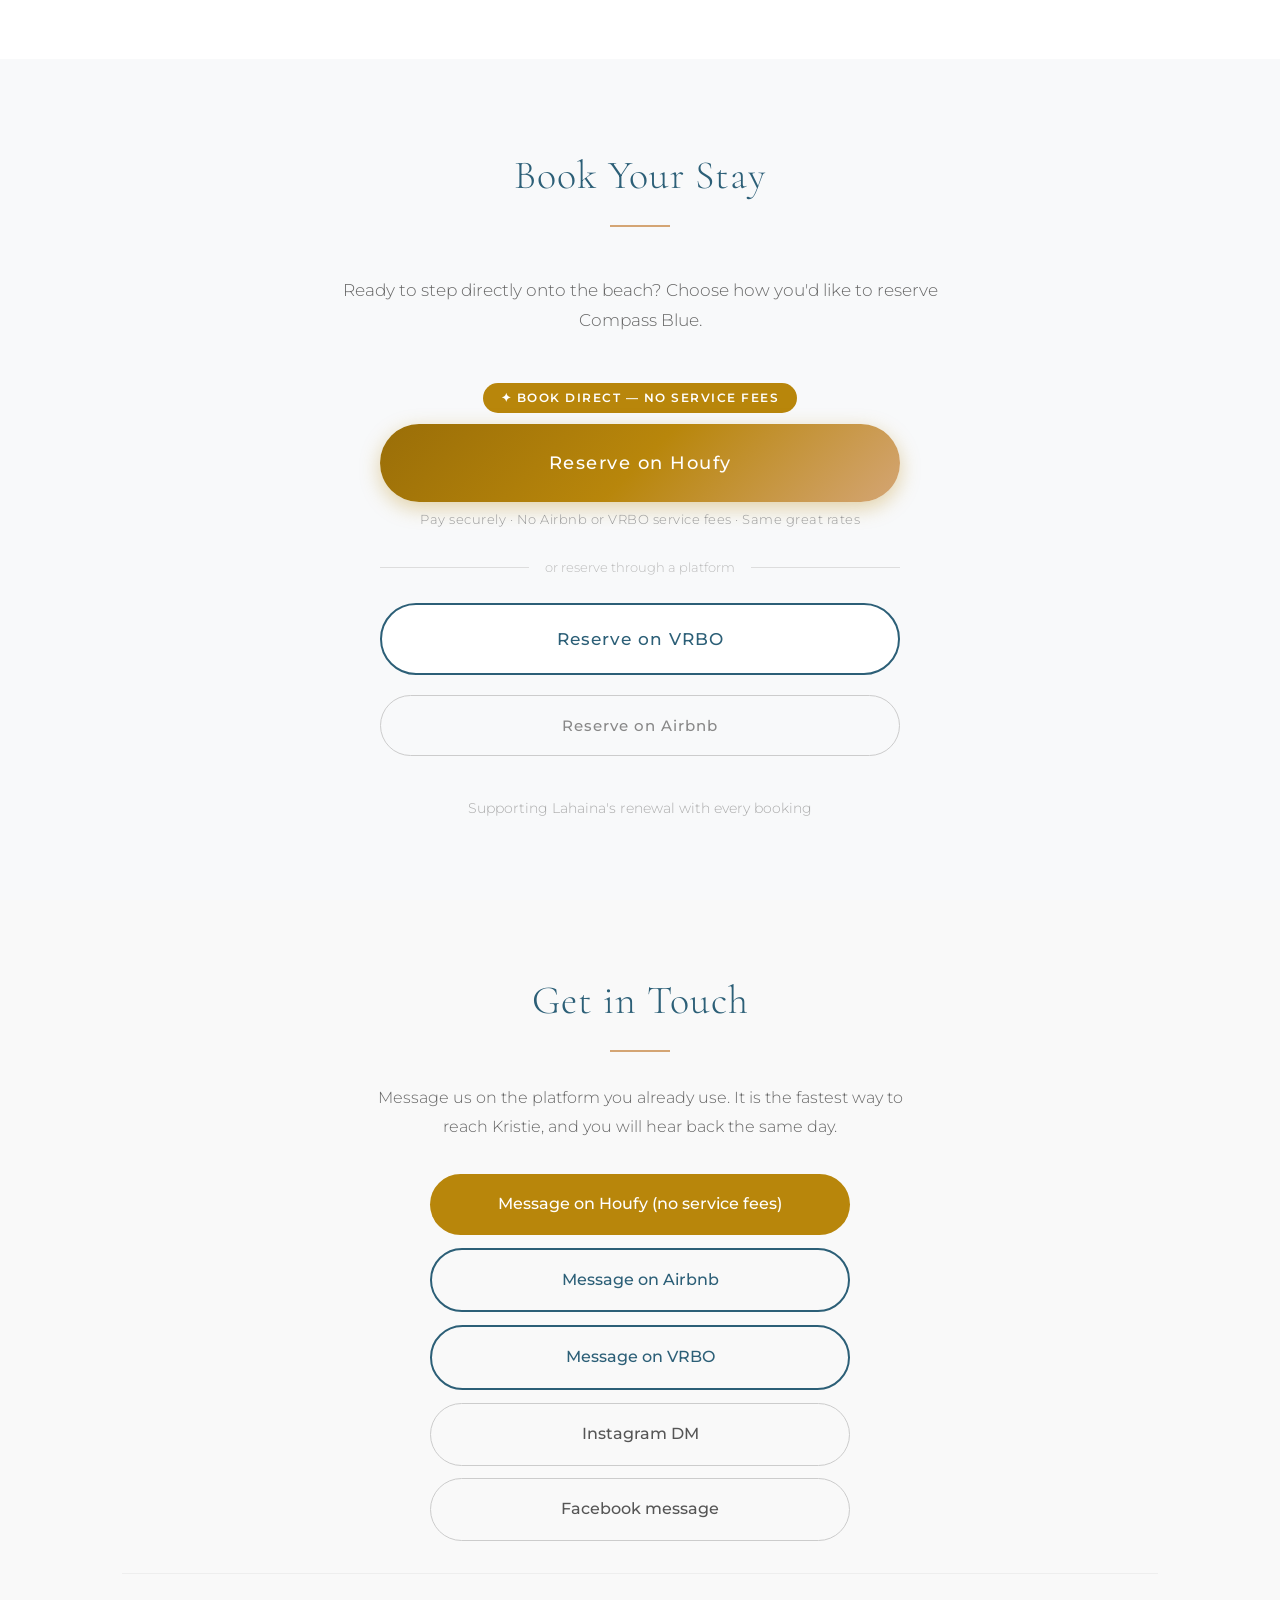
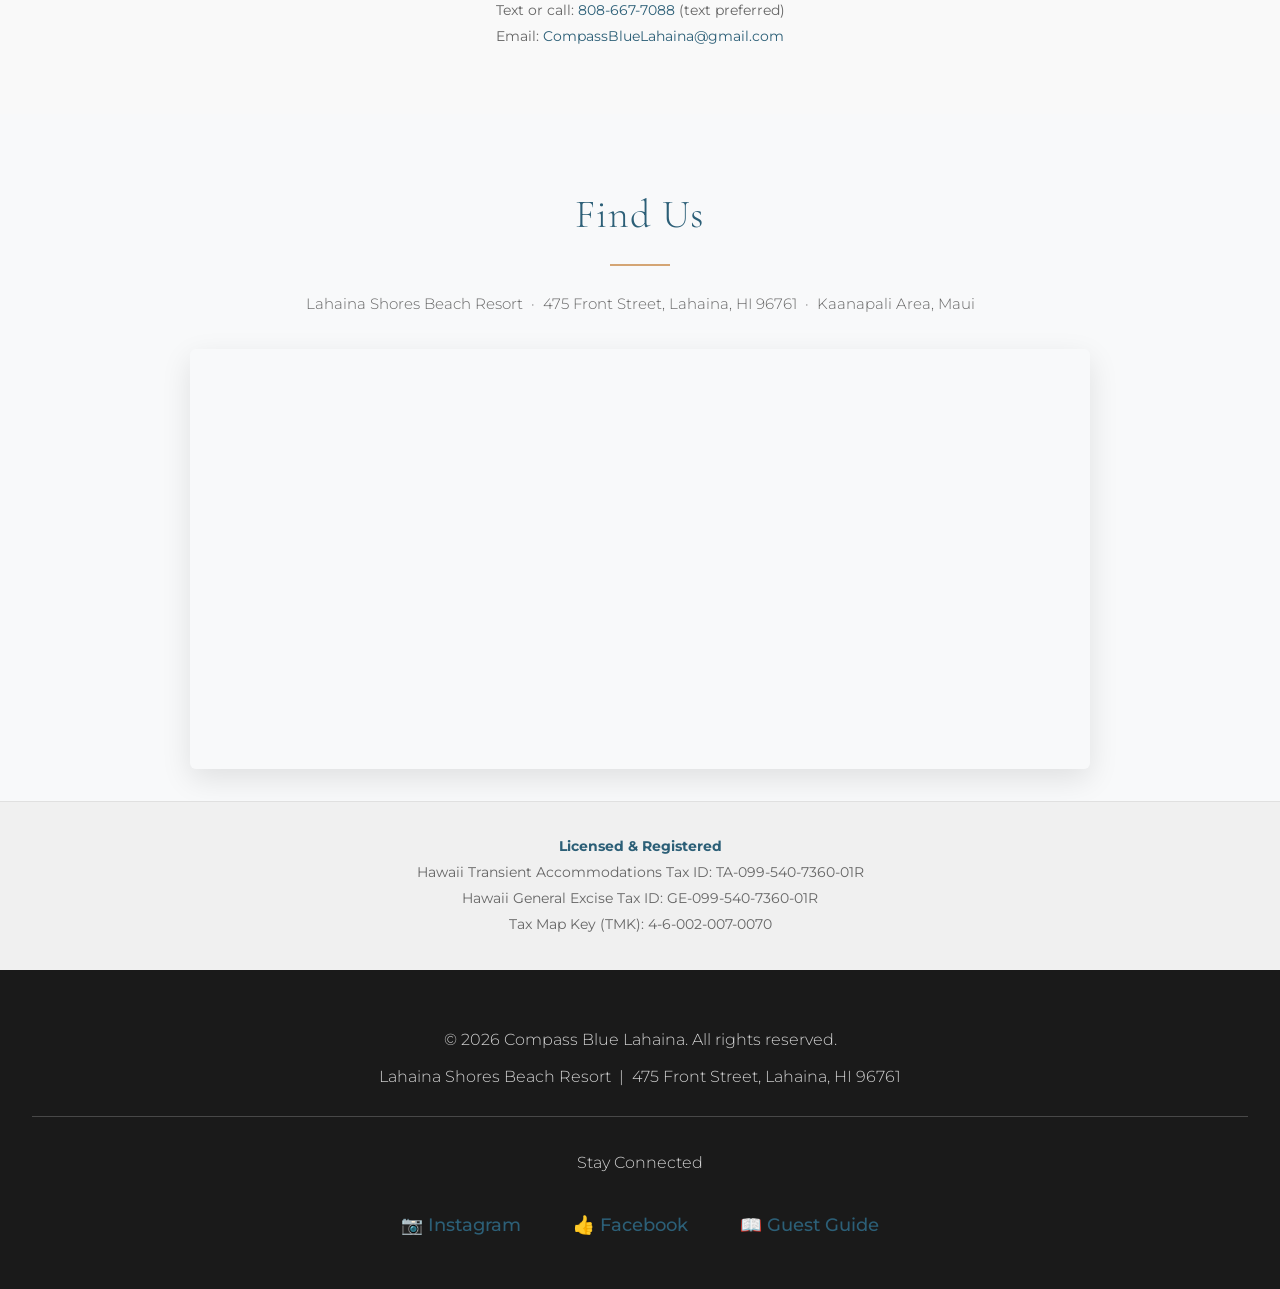
==== commit 8c382616: "Add files via upload" ====
--- a/index.html
+++ b/index.html
@@ -148,7 +148,7 @@
           "name": "Where can guests get coffee and pastries?",
           "acceptedAnswer": {
             "@type": "Answer",
-            "text": "Pau Bakery is now in the Lahaina Shores lobby, serving coffee and pastries steps from the unit. The Coffee Stop, a local walk-up and drive-through, is about a mile away."
+            "text": "Pau Bakery is now in the Lahaina Shores lobby, serving coffee and pastries steps from the unit."
           }
         },
         {
@@ -862,9 +862,28 @@
     <div class="container">
         <div class="differentiator-box">
             <h3>New This Season: Support Local Lahaina</h3>
-            <p><strong>ʻUlu o Lele Marketplace is walkable from Compass Blue.</strong> Local retailers and restaurants are there, something fun to do, and a visit is one of the most direct ways to support small, independent businesses.</p>
+            <p><strong><a href="https://www.uluolele.com/" target="_blank" rel="noopener" style="color:inherit;">ʻUlu o Lele Marketplace</a> is walkable from Compass Blue, at Waineʻe and Papalaua Streets, next to the old McDonald's site.</strong> Local retailers and restaurants are there, something fun to do, and a visit is one of the most direct ways to support small, independent businesses.</p>
             <p><strong>Pau Bakery is now in our lobby</strong> with coffee and pastries, so a beach morning can start without leaving the building.</p>
             <p>Read more: <a href="https://www.houfy.com/kristiehalsey/posts/pau-bakery-makes-an-entrance-at-lahaina-shores-beach-resort-14516170" target="_blank" rel="noopener">Pau Bakery makes an entrance at Lahaina Shores</a> and <a href="https://www.houfy.com/kristiehalsey/posts/long-time-lahaina-front-street-shops-are-still-here-14515818" target="_blank" rel="noopener">Long-time Lahaina Front Street shops are still here</a>.</p>
+            <div style="margin-top:1.5rem;">
+                <h4 style="font-family:'Cormorant Garamond',serif;font-size:1.5rem;color:var(--primary);margin-bottom:0.6rem;">Your stroll from Compass Blue</h4>
+                <svg viewBox="0 0 640 400" role="img" aria-labelledby="strollTitle" style="width:100%;height:auto;display:block;border-radius:6px;background:#f3ecdf;">
+<title id="strollTitle">Stroll map from Compass Blue to the harbor, the Banyan Tree and ʻUlu o Lele Marketplace along Front Street</title>
+<rect width="640" height="400" fill="#f3ecdf"/>
+<path d="M0 0 H150 C170 60 130 120 160 190 C185 250 150 330 175 400 H0 Z" fill="#bcdcec"/>
+<text x="40" y="200" font-size="16" fill="#2C5F77" font-style="italic" transform="rotate(-90 40 200)" text-anchor="middle">Pacific Ocean</text>
+<path d="M255 350 C250 290 270 250 262 200 C255 150 240 120 262 60" fill="none" stroke="#B8860B" stroke-width="6" stroke-linecap="round"/>
+<text x="228" y="170" font-size="13" fill="#7a5706" font-style="italic" transform="rotate(-85 228 170)" text-anchor="middle">Front Street</text>
+<path d="M254 115 L350 105" fill="none" stroke="#c0392b" stroke-width="2" stroke-dasharray="4 4"/>
+<a href="https://www.uluolele.com/" target="_blank" rel="noopener"><circle cx="350" cy="105" r="9" fill="#c0392b" stroke="#fff" stroke-width="3"/><text x="366" y="110" text-anchor="start" font-size="15" font-weight="700" fill="#1a1a1a" stroke="#fff" stroke-width="4" paint-order="stroke">ʻUlu o Lele Marketplace</text></a>
+<a href="https://www.google.com/maps/search/?api=1&amp;query=Lahaina+Banyan+Court+Park" target="_blank" rel="noopener"><circle cx="264" cy="225" r="9" fill="#3f7d4e" stroke="#fff" stroke-width="3"/><text x="280" y="230" text-anchor="start" font-size="15" font-weight="500" fill="#1a1a1a" stroke="#fff" stroke-width="4" paint-order="stroke">Banyan Tree</text></a>
+<a href="https://www.google.com/maps/search/?api=1&amp;query=Lahaina+Harbor" target="_blank" rel="noopener"><circle cx="247" cy="272" r="9" fill="#2C5F77" stroke="#fff" stroke-width="3"/><text x="231" y="277" text-anchor="end" font-size="15" font-weight="500" fill="#1a1a1a" stroke="#fff" stroke-width="4" paint-order="stroke">Lahaina Harbor (2 blocks)</text></a>
+<a href="https://www.google.com/maps/search/?api=1&amp;query=475+Front+Street+Lahaina+HI" target="_blank" rel="noopener"><circle cx="255" cy="345" r="9" fill="#B8860B" stroke="#fff" stroke-width="3"/><text x="271" y="371" text-anchor="start" font-size="15" font-weight="700" fill="#1a1a1a" stroke="#fff" stroke-width="4" paint-order="stroke">Compass Blue + Pau Bakery (lobby)</text></a>
+<text x="620" y="396" font-size="11" fill="#777" text-anchor="end">Not to scale. Tap a pin to explore.</text>
+</svg>
+                <p style="text-align:center;margin-top:1rem;"><a href="https://www.uluolele.com/" target="_blank" rel="noopener" style="display:inline-block;margin:0.3rem;padding:0.8rem 1.6rem;border-radius:50px;background:var(--primary);color:#fff;text-decoration:none;font-weight:500;">Visit ʻUlu o Lele (uluolele.com)</a> <a href="https://www.google.com/maps/search/?api=1&amp;query=Wainee+Street+and+Papalaua+Street+Lahaina+HI" target="_blank" rel="noopener" style="display:inline-block;margin:0.3rem;padding:0.8rem 1.6rem;border-radius:50px;border:2px solid var(--primary);color:var(--primary);text-decoration:none;font-weight:500;">Get directions</a></p>
+            </div>
+
         </div>
     </div>
 
@@ -886,7 +905,7 @@
             <p><strong>Full kitchen:</strong> Skip $40/meal minimums at resort restaurants. Cook breakfast, pack snacks, enjoy flexibility.</p>
             <p><strong>Direct ocean access:</strong> Step from your unit to the sand—no pool decks, lobby lines, or resort corridors. Every morning, no reservation needed.</p>
             <p><strong>Wildlife on your doorstep:</strong> Hawaiian monk seals, humpback whales (November–May), and green sea turtles visit the beach in front of Compass Blue. No $200 boat tour required.</p>
-            <p><strong>Local food nearby:</strong> Pau Bakery in the lobby, Old Lahaina Luau, Honu Oceanside, Star Noodle, Aloha Mixed Plate and Coco Deck along the oceanfront walk, Front Street Fresh (breakfast burritos &amp; smoothies, M–F 8am–1pm) just under a mile away by Baby Beach, and The Coffee Stop about a mile away.</p>
+            <p><strong>Local food nearby:</strong> Pau Bakery in the lobby, Old Lahaina Luau, Honu Oceanside, Star Noodle, Aloha Mixed Plate and Coco Deck along the oceanfront walk, and ʻUlu o Lele Marketplace (about a block back from the ocean, with ocean views), where the Front Street Fresh food truck now serves breakfast burritos and smoothies.</p>
         </div>
     </div>
 
@@ -959,13 +978,11 @@
                     <ul style="margin-bottom: 1.5rem;">
                         <li><strong>The new oceanfront sidewalks</strong> are a destination on their own: open ocean, waves, rocks and wildlife. Not much else, and that's the point.</li>
                         <li><strong>Old Lahaina Luau, Honu Oceanside, Star Noodle, Aloha Mixed Plate, Coco Deck</strong> — the closest dining. None of them ever closed.</li>
-                        <li><strong>ʻUlu o Lele Marketplace</strong> — local retailers and restaurants, walkable from Compass Blue.</li>
                     </ul>
                     <p><strong>🚶 About a Mile</strong></p>
                     <ul style="margin-bottom: 1.5rem;">
-                        <li><strong>Front Street Fresh (just under a mile, by Baby Beach)</strong> — M–F, 8am–1pm — breakfast burritos, smoothies, burgers, french toast. Busy with foot traffic since it relocated. Follow on Instagram for daily specials.</li>
-                        <li><strong>The Coffee Stop (1 mile)</strong> — local walk-up and drive-through at the corner of Lahainaluna Rd and the main road. Take the road below the main one, and go before 10am.</li>
-                        <li><strong>The Cannery / Keawe Hub</strong> — long-time Lahaina shops have reopened here.</li>
+                        <li><strong>ʻUlu o Lele Marketplace</strong> — local retailers and restaurants on the site of the old outlet mall, about a block back from the ocean with ocean views. <strong>Front Street Fresh</strong> (breakfast burritos, smoothies, burgers, french toast) is now a food truck here; follow them on Instagram for hours and daily specials.</li>
+                        <li><strong>The Cannery / Keawe Hub</strong> — a couple of blocks from ʻUlu o Lele, where long-time Lahaina shops have reopened.</li>
                         <li><strong>Foodland Farms &amp; Safeway (1.8 miles)</strong> — or have groceries delivered by Safeway or Demming Delivers.</li>
                     </ul>
                     <p><strong>🚗 Scenic Drive (5–9 miles north)</strong></p>
@@ -1011,12 +1028,12 @@
                     <p style="color: #999; font-size: 0.9rem;">★★★★★ Airbnb Review, September 2026 — Jeffrey</p>
                 </div>
                 <div style="background: #f8f9fa; padding: 2rem; border-radius: 8px; border-left: 4px solid var(--primary);">
-                    <p style="font-style: italic; color: #333; margin-bottom: 1rem;">"My daughter and I actually referred to it as 'home' throughout the stay... when in/by the pool, you can actually see and hear the waves on the beach... almost like you are on the beach the entire time."</p>
-                    <p style="color: #999; font-size: 0.9rem;">★★★★★ Airbnb Review, June 2026 — Itohan</p>
+                    <p style="font-style: italic; color: #333; margin-bottom: 1rem;">"We loved our stay! The location was perfect. It was quiet and peaceful and not overcrowded at all. We will definitely return!"</p>
+                    <p style="color: #999; font-size: 0.9rem;">★★★★★ Airbnb Review, November 2026 — Shirley</p>
                 </div>
                 <div style="background: #f8f9fa; padding: 2rem; border-radius: 8px; border-left: 4px solid var(--primary);">
                     <p style="color: #333; margin-bottom: 0.5rem; font-weight: 600;">🏆 Airbnb Recognition</p>
-                    <p style="color: #333; font-size: 0.95rem; margin-bottom: 0.5rem;"><strong>Superhost</strong> • <strong>Guest Favorite</strong> • <strong>Top 10%</strong> of Homes</p>
+                    <p style="color: #333; font-size: 0.95rem; margin-bottom: 0.5rem;"><strong>Superhost</strong> • <strong>Guest Favorite</strong> • <strong>Top 5%</strong> of Homes</p>
                     <p style="color: #333; font-size: 0.95rem; margin-bottom: 0.5rem;">★★★★★ 5.0 rating (22 reviews)</p>
                     <p style="color: #999; font-size: 0.85rem;">13 years hosting • One of the most loved homes on Airbnb</p>
                     <p style="font-size: 0.85rem; margin-top: 0.5rem;"><a href="https://www.houfy.com/329782?guests=1&amp;adults=1&amp;children=0" target="_blank" rel="noopener" style="color: var(--primary);">See live reviews on Houfy →</a></p>
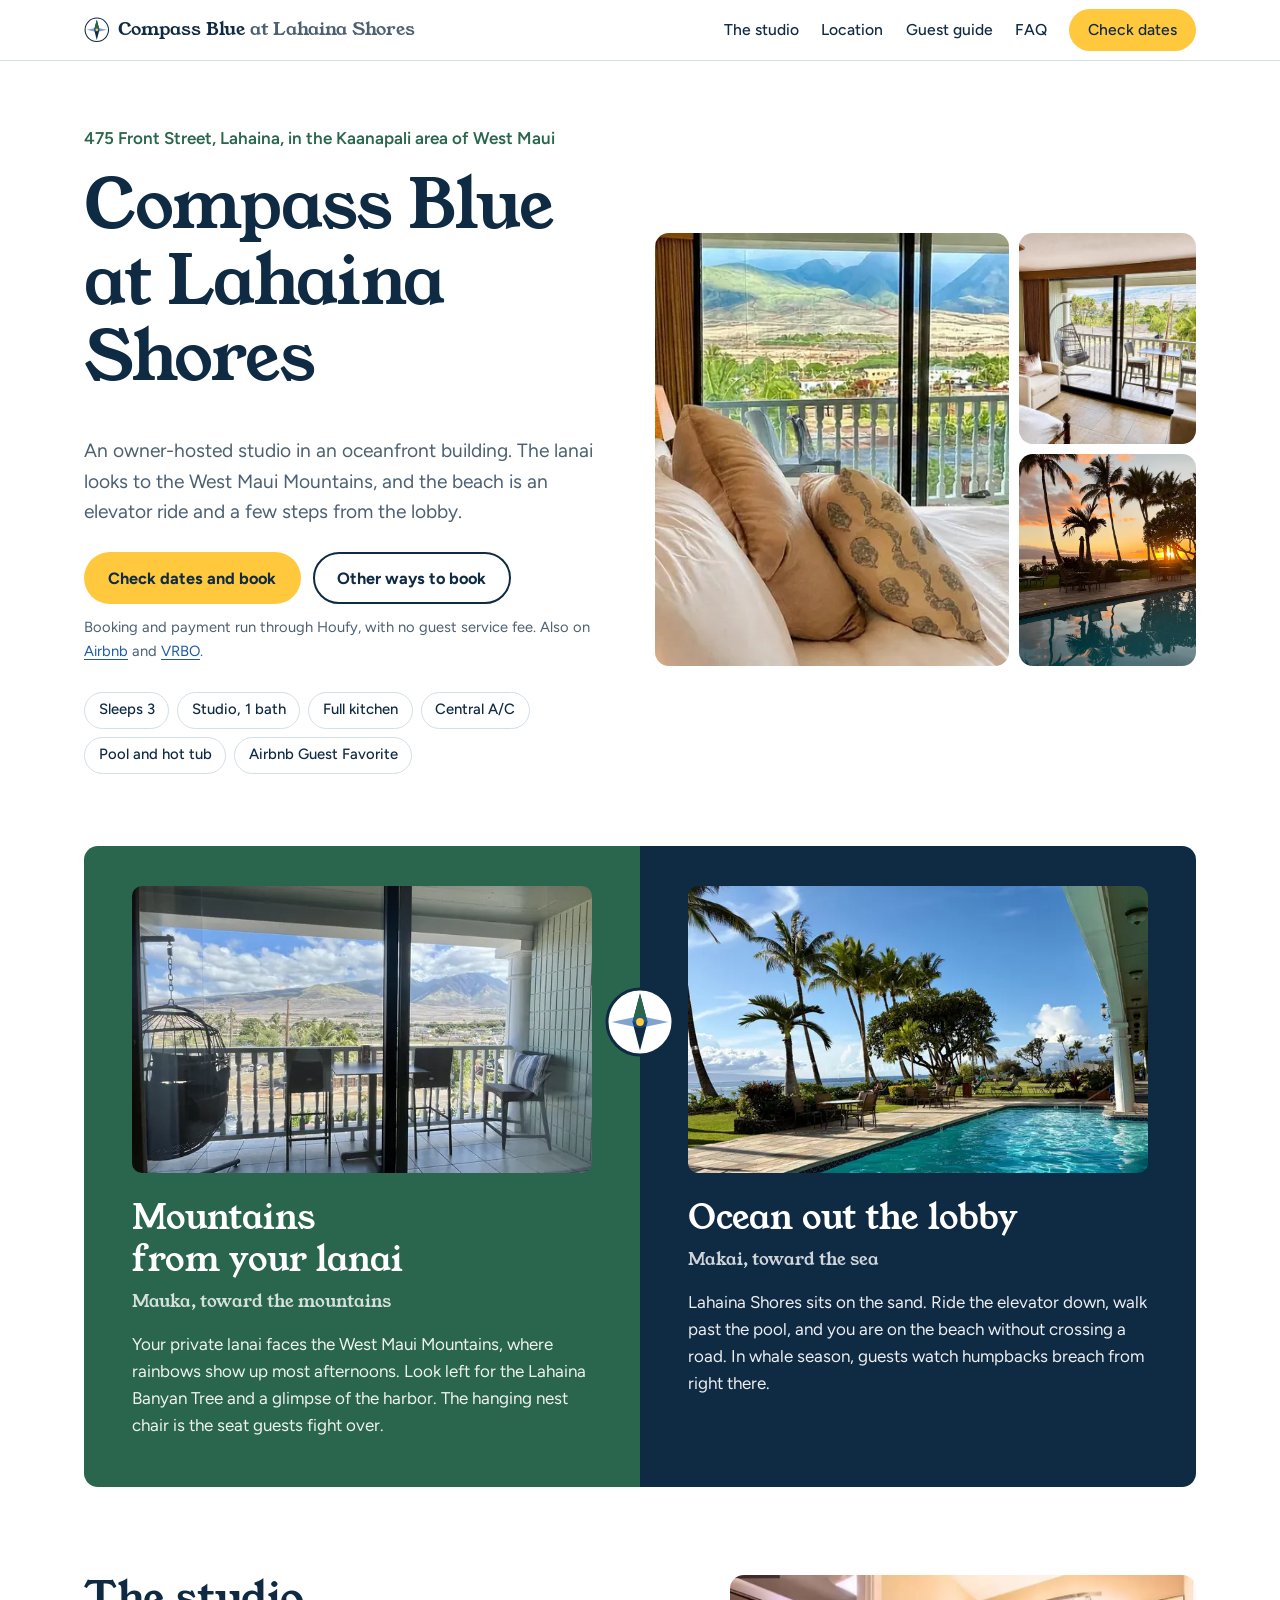
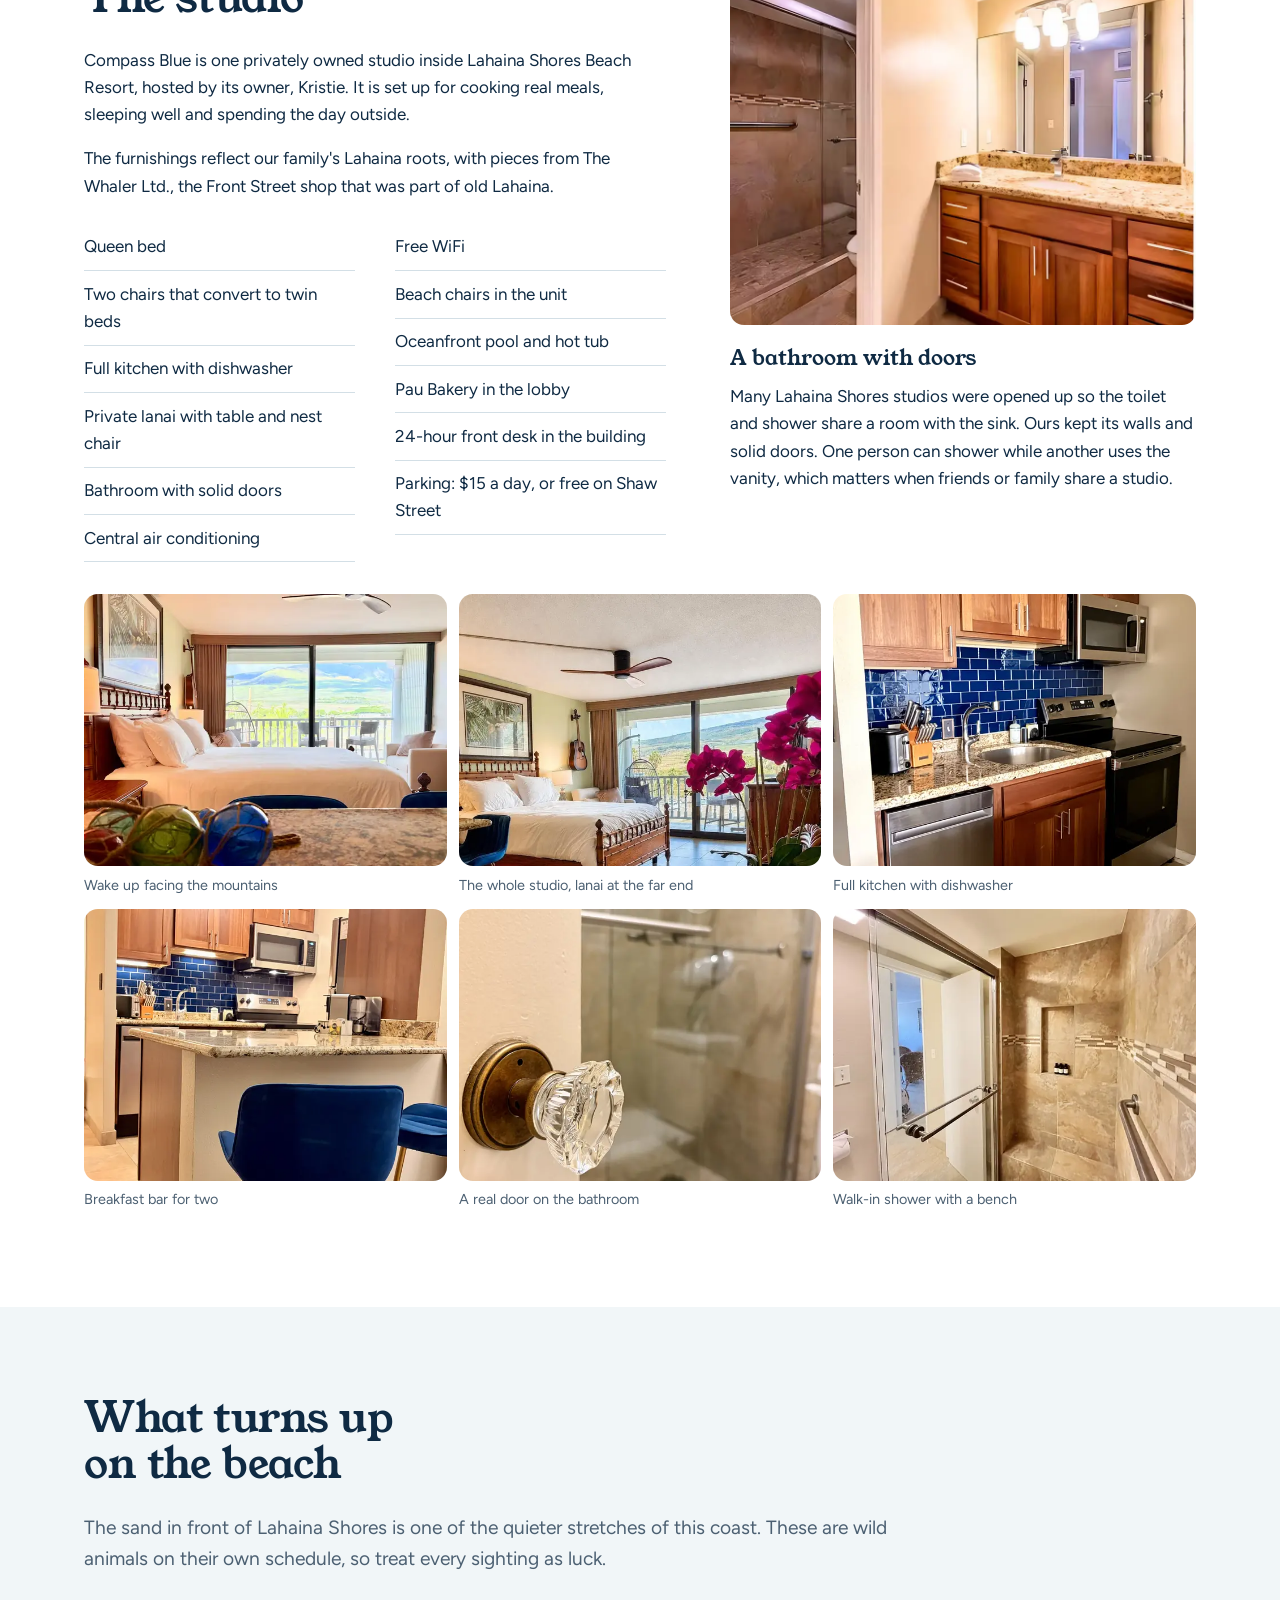
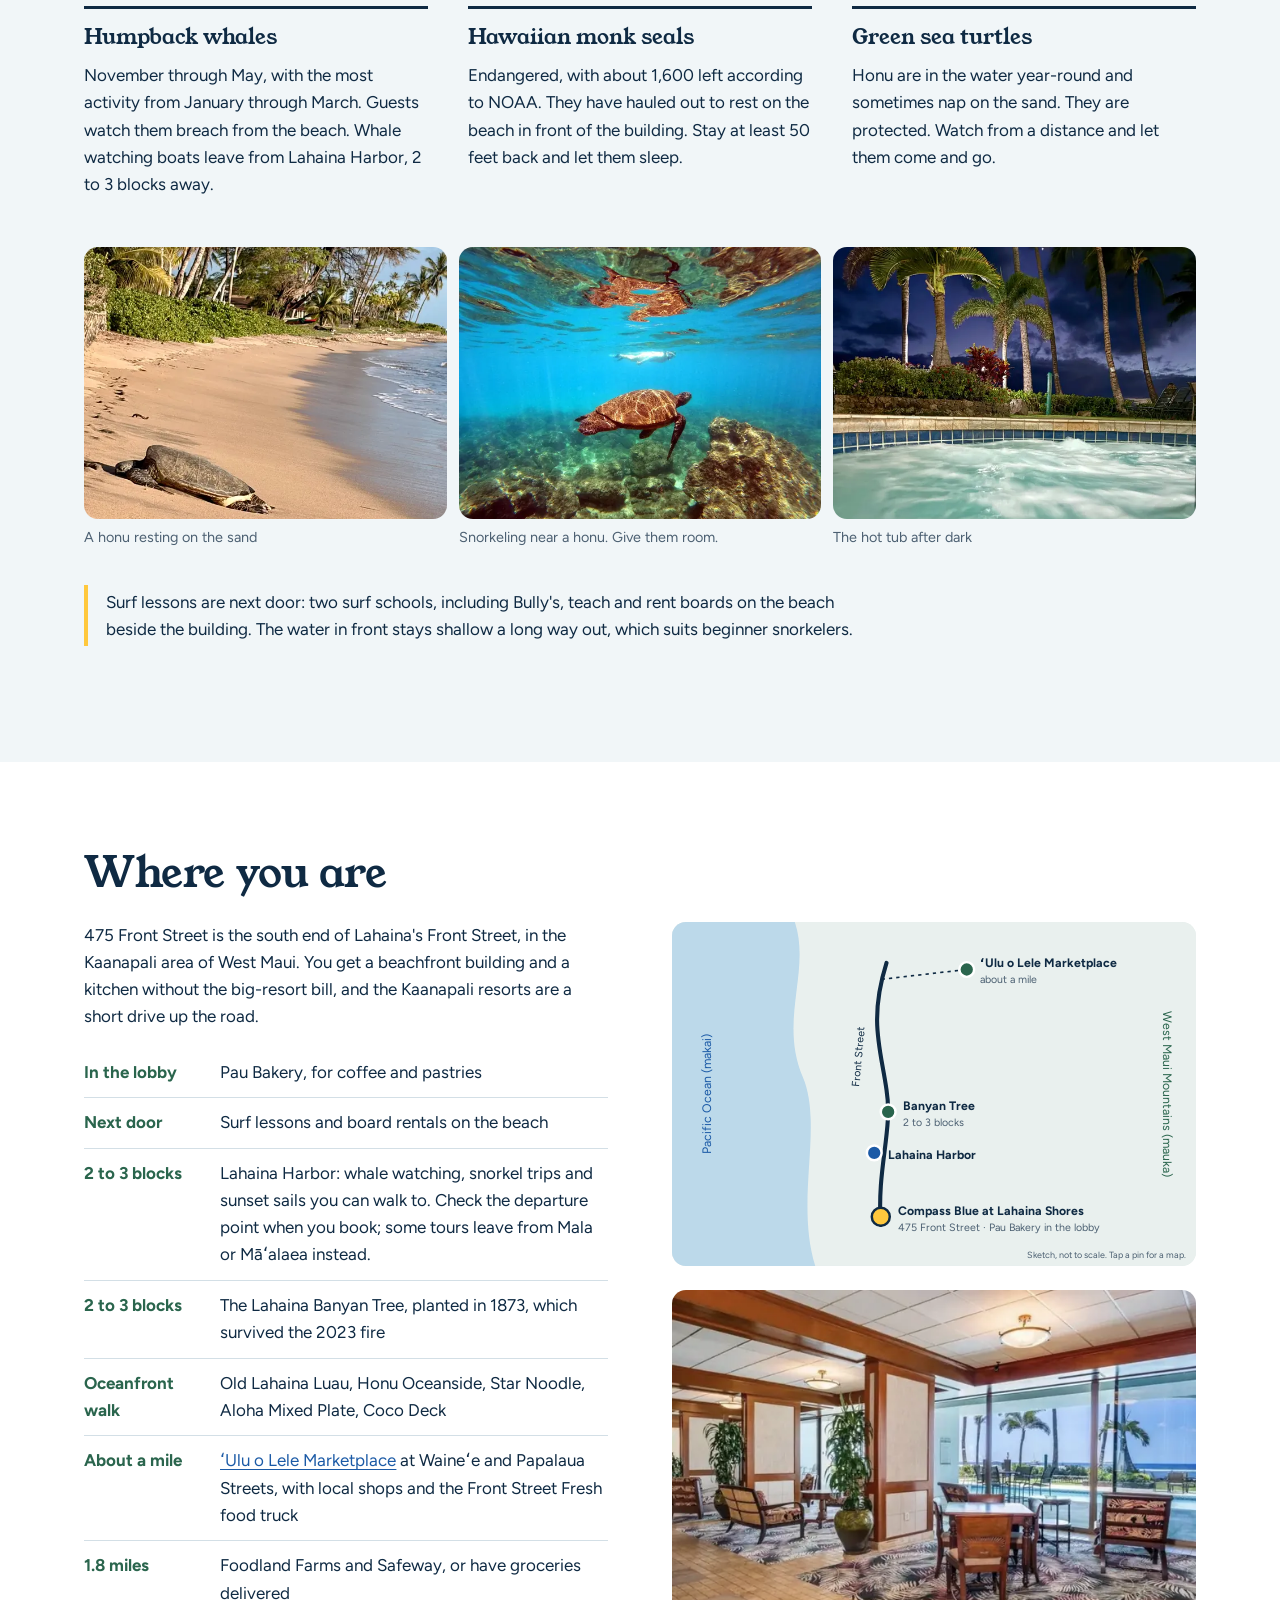
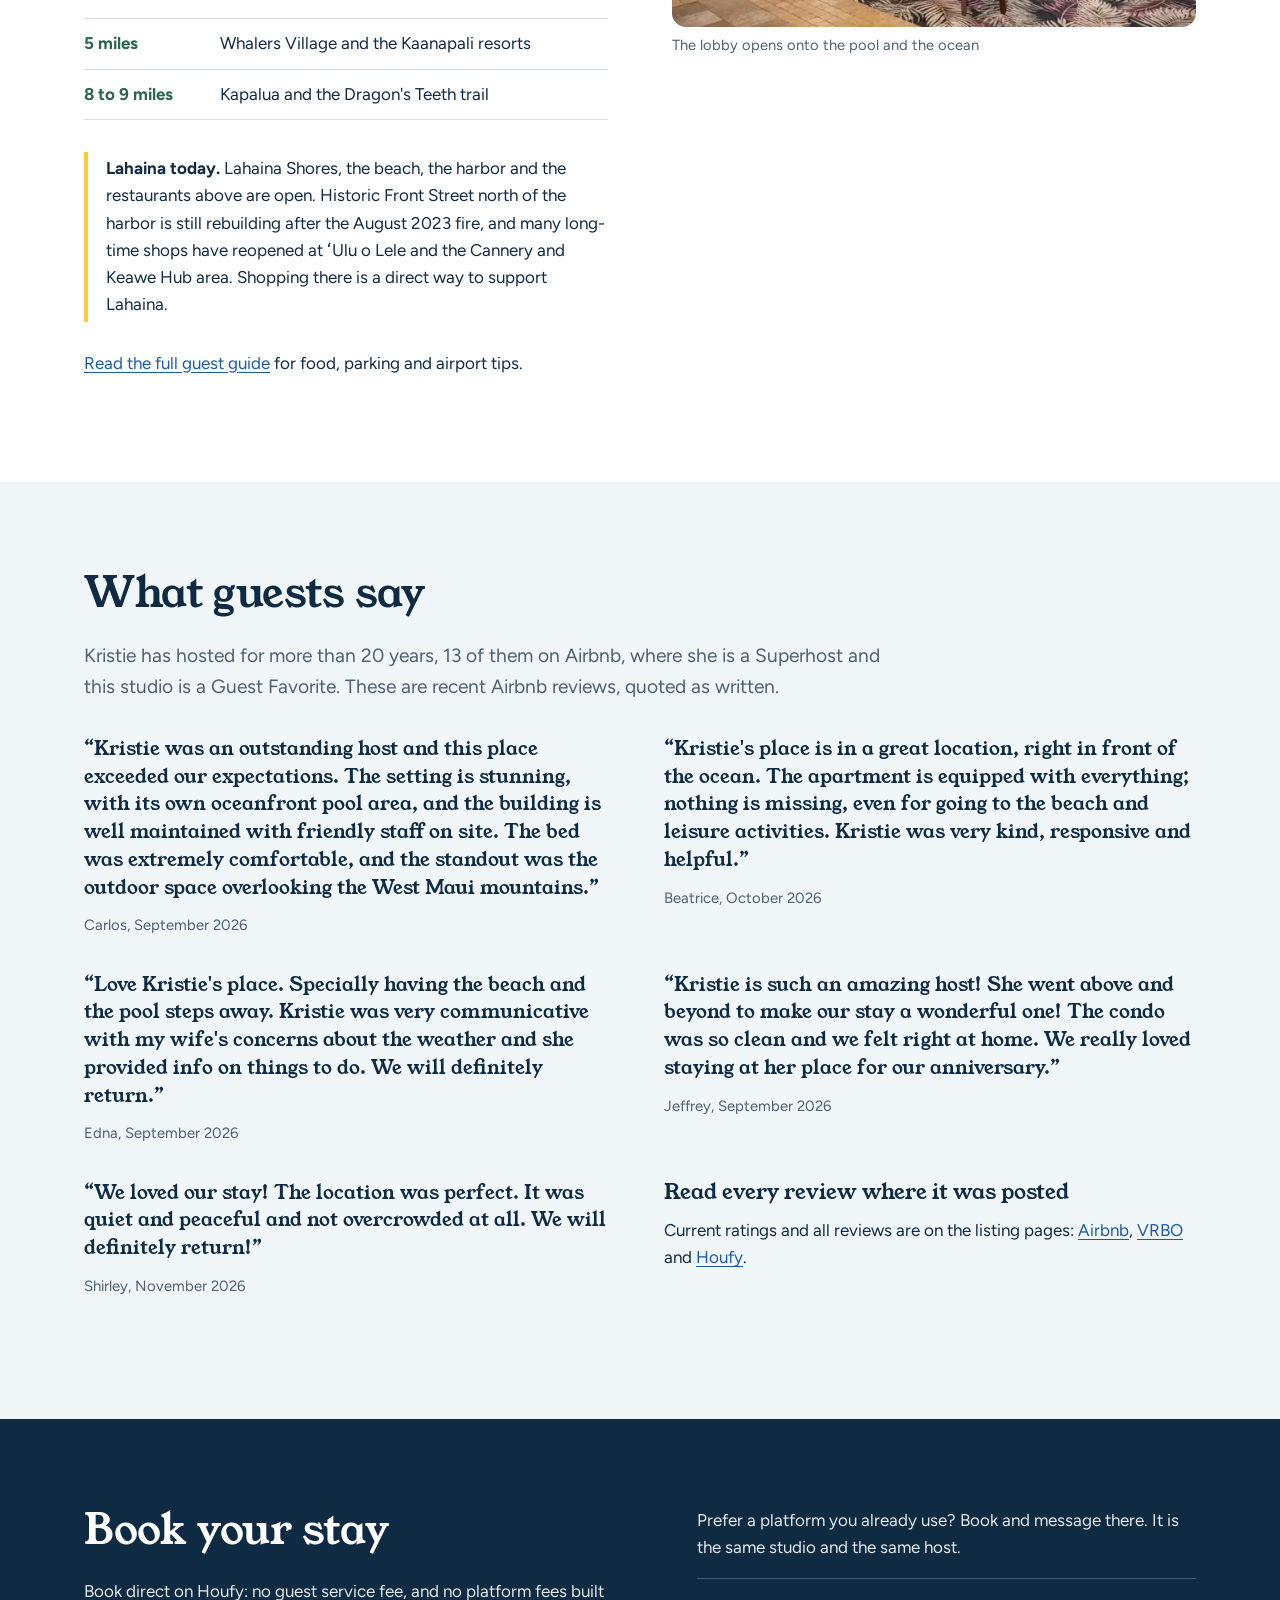
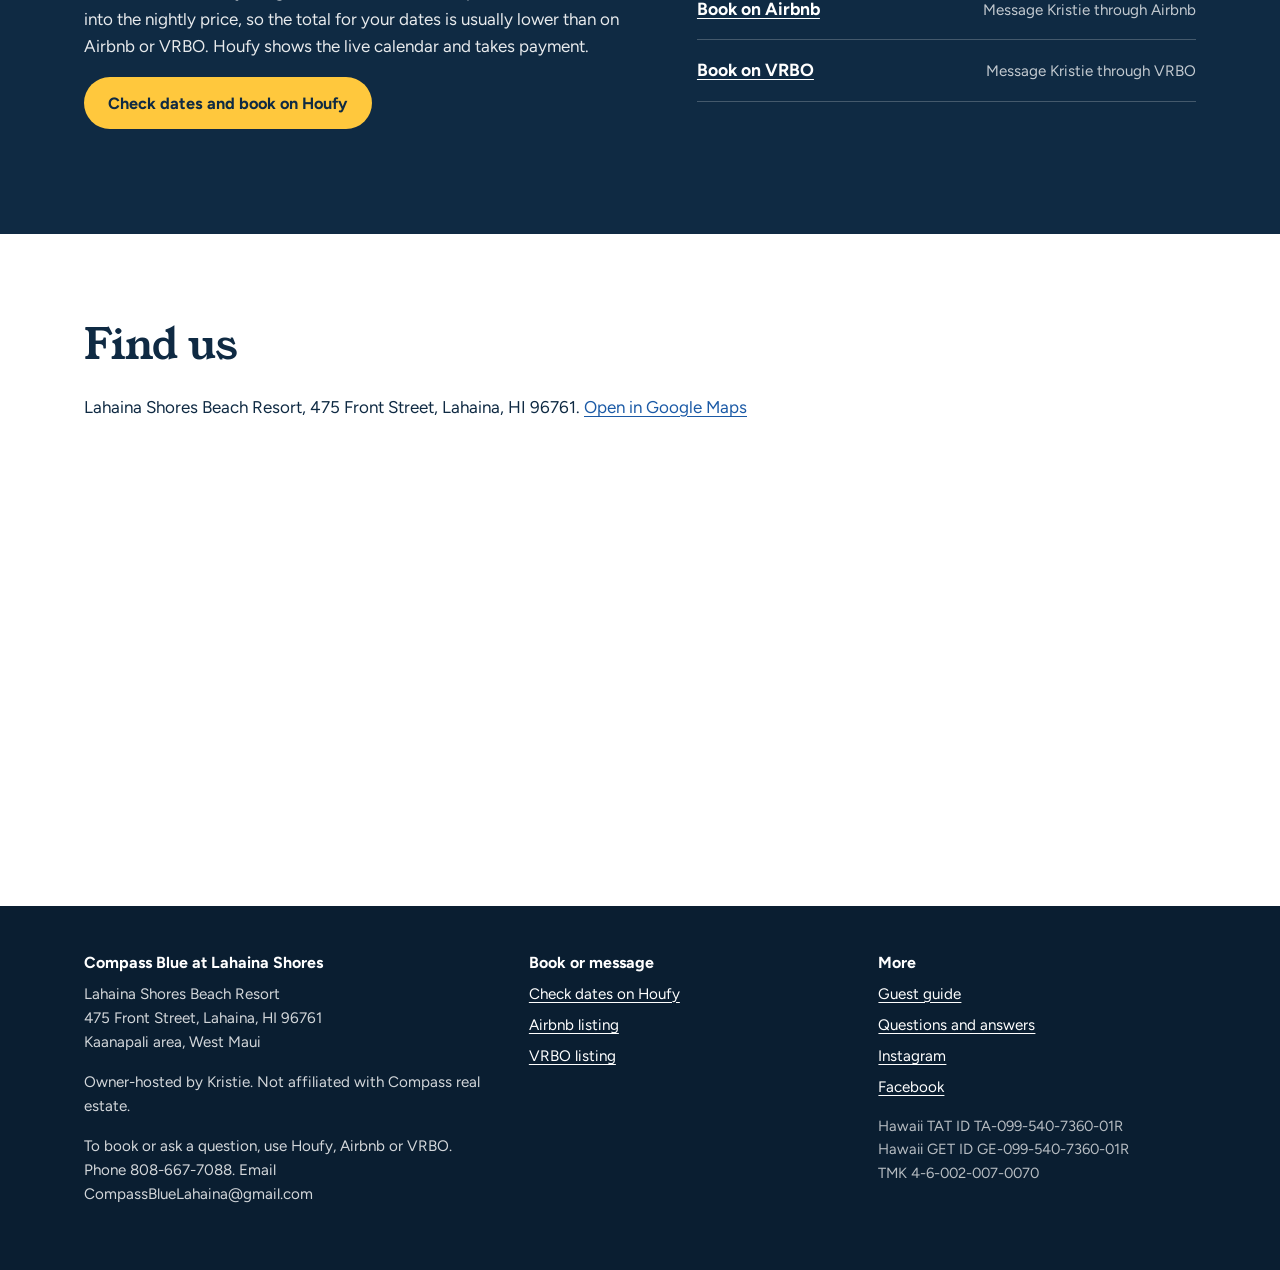
==== commit b949ba2e: "Add files via upload" ====
--- a/index.html
+++ b/index.html
@@ -1,1220 +1,410 @@
 <!DOCTYPE html>
 <html lang="en">
 <head>
-    <!-- Google tag (gtag.js) -->
-    <script async src="https://www.googletagmanager.com/gtag/js?id=G-EWM16TSZFX"></script>
-    <script>
-      window.dataLayer = window.dataLayer || [];
-      function gtag(){dataLayer.push(arguments);}
-      gtag('js', new Date());
-      gtag('config', 'G-EWM16TSZFX');
-    </script>
-
-    <meta charset="UTF-8">
-    <meta name="viewport" content="width=device-width, initial-scale=1.0">
-    <meta name="robots" content="index, follow">
-    <meta name="description" content="Owner-run beachfront studio at Lahaina Shores, 475 Front St. Monk seals, whales, turtles at your door. Book direct on Houfy with no service fees.">
-    <title>Beachfront Studio at Lahaina Shores, Maui · Book Direct, No Fees | Compass Blue</title>
-    <link rel="canonical" href="https://compassbluelahaina-web.github.io/compass-blue-maui/">
-
-    <!-- Link previews (Facebook, Instagram, text messages) -->
-    <meta property="og:type" content="website">
-    <meta property="og:title" content="Beachfront Studio at Lahaina Shores, Maui · Book Direct, No Fees">
-    <meta property="og:description" content="Owner-run beachfront studio at Lahaina Shores, 475 Front St. Monk seals, whales and turtles at your door. Book direct on Houfy with no service fees.">
-    <meta property="og:url" content="https://compassbluelahaina-web.github.io/compass-blue-maui/">
-    <meta property="og:image" content="https://dynamic-media-cdn.tripadvisor.com/media/photo-o/32/61/e2/cc/the-lanai-is-most-used.jpg?w=1400&h=-1&s=1">
-    <meta name="twitter:card" content="summary_large_image">
-
-    <!-- ═══════════════════════════════════════════════════════════
-         SCHEMA MARKUP — AI & Search Visibility
-    ════════════════════════════════════════════════════════════ -->
-    <script type="application/ld+json">
-    {
-      "@context": "https://schema.org",
-      "@type": "LodgingBusiness",
-      "name": "Compass Blue",
-      "alternateName": "Compass Blue Lahaina",
-      "description": "The only true beachfront vacation rental in the Kaanapali area of Lahaina, Maui. Located at Lahaina Shores Beach Resort, guests step directly from the property to the sand — no walking through hotel grounds, no pool crossings, no resort corridors. Hawaiian monk seals (critically endangered, fewer than 1,300 remaining worldwide) have rested on the beach in front of Compass Blue. Humpback whales can be watched from the beach without leaving the property from November through May. Green sea turtles are frequent visitors to the beach in front. A short walk brings guests to Lahaina Harbor for whale watching and activity boats, and to the Lahaina Banyan Tree — a global symbol of resilience that survived the August 2023 fires. Pau Bakery is in the building lobby for coffee and pastries, and the ʻUlu o Lele Marketplace, with local retailers and restaurants, is walkable. The unit comfortably sleeps 3 with a queen bed and two convertible twin beds, a full kitchen, a mountain-view lanai with West Maui Mountain views and hanging swing nest chair (guest favorite for rainbow watching), with Banyan tree and harbor views to the left, and a rare privacy-designed bathroom.",
-      "url": "https://compassbluelahaina-web.github.io/compass-blue-maui/",
-      "address": {
-        "@type": "PostalAddress",
-        "streetAddress": "475 Front Street",
-        "addressLocality": "Lahaina",
-        "addressRegion": "HI",
-        "postalCode": "96761",
-        "addressCountry": "US"
-      },
-      "geo": {
-        "@type": "GeoCoordinates",
-        "latitude": 20.8672,
-        "longitude": -156.6751
-      },
-      "image": [
-        "https://dynamic-media-cdn.tripadvisor.com/media/photo-o/32/61/e2/cc/the-lanai-is-most-used.jpg?w=1400&h=-1&s=1",
-        "https://dynamic-media-cdn.tripadvisor.com/media/photo-o/32/61/e2/d8/full-kitchen-with-everything.jpg?w=1100&h=-1&s=1",
-        "https://dynamic-media-cdn.tripadvisor.com/media/photo-o/32/61/e2/db/outdoor-dining-for-two.jpg?w=1100&h=-1&s=1",
-        "https://dynamic-media-cdn.tripadvisor.com/media/photo-o/32/61/e2/d9/resting-turtle-keeping.jpg?w=1400&h=-1&s=1"
-      ],
-      "priceRange": "$$$",
-      "numberOfRooms": 1,
-      "petsAllowed": false,
-      "checkinTime": "15:00",
-      "checkoutTime": "11:00",
-      "amenityFeature": [
-        { "@type": "LocationFeatureSpecification", "name": "True beachfront — direct ocean access", "value": true },
-        { "@type": "LocationFeatureSpecification", "name": "Hawaiian monk seal beach sightings", "value": true },
-        { "@type": "LocationFeatureSpecification", "name": "Humpback whale viewing from the beach in front, November through May", "value": true },
-        { "@type": "LocationFeatureSpecification", "name": "Green sea turtle sightings from the beach in front", "value": true },
-        { "@type": "LocationFeatureSpecification", "name": "Walk to Lahaina Harbor whale watching boats", "value": true },
-        { "@type": "LocationFeatureSpecification", "name": "Walk to Lahaina Banyan Tree", "value": true },
-        { "@type": "LocationFeatureSpecification", "name": "Pau Bakery coffee and pastries in the building lobby", "value": true },
-        { "@type": "LocationFeatureSpecification", "name": "Walkable to ʻUlu o Lele Marketplace", "value": true },
-        { "@type": "LocationFeatureSpecification", "name": "Surf lessons on the beach next door", "value": true },
-        { "@type": "LocationFeatureSpecification", "name": "Mountain-view lanai with West Maui Mountain views", "value": true },
-        { "@type": "LocationFeatureSpecification", "name": "Full kitchen", "value": true },
-        { "@type": "LocationFeatureSpecification", "name": "Privacy-designed bathroom", "value": true },
-        { "@type": "LocationFeatureSpecification", "name": "Free WiFi", "value": true },
-        { "@type": "LocationFeatureSpecification", "name": "Central air conditioning", "value": true },
-        { "@type": "LocationFeatureSpecification", "name": "Swimming pool and hot tub", "value": true },
-        { "@type": "LocationFeatureSpecification", "name": "Hanging swing nest chair on lanai — guest favorite", "value": true },
-        { "@type": "LocationFeatureSpecification", "name": "Mountain views and frequent rainbows from lanai", "value": true }
-      ],
-      "identifier": [
-        { "@type": "PropertyValue", "name": "Hawaii TAT ID", "value": "TA-099-540-7360-01R" },
-        { "@type": "PropertyValue", "name": "Hawaii GET ID", "value": "GE-099-540-7360-01R" },
-        { "@type": "PropertyValue", "name": "TMK", "value": "4-6-002-007-0070" }
-      ],
-      "touristType": ["Couples", "Families", "Nature enthusiasts", "Whale watchers", "Snorkelers", "Wildlife lovers"],
-      "knowsAbout": [
-        "Hawaiian monk seal conservation",
-        "Humpback whale watching Maui",
-        "Kaanapali beachfront access",
-        "Lahaina Harbor activities",
-        "Lahaina Banyan Tree",
-        "Supporting local Lahaina businesses"
-      ],
-      "telephone": "+1-808-667-7088"
+<meta charset="UTF-8">
+<meta name="viewport" content="width=device-width, initial-scale=1">
+<title>Compass Blue at Lahaina Shores | Beachfront studio, 475 Front Street, Lahaina, Maui</title>
+<meta name="description" content="Owner-hosted studio in the oceanfront Lahaina Shores building, 475 Front Street, Lahaina, in the Kaanapali area of West Maui. Mountain-view lanai, full kitchen, beach steps from the lobby.">
+<link rel="canonical" href="https://compassbluelahaina-web.github.io/compass-blue-maui/">
+<meta name="robots" content="index, follow">
+<meta property="og:type" content="website">
+<meta property="og:site_name" content="Compass Blue at Lahaina Shores">
+<meta property="og:title" content="Compass Blue at Lahaina Shores | Beachfront studio, 475 Front Street, Lahaina, Maui">
+<meta property="og:description" content="Owner-hosted studio in the oceanfront Lahaina Shores building, 475 Front Street, Lahaina, in the Kaanapali area of West Maui. Mountain-view lanai, full kitchen, beach steps from the lobby.">
+<meta property="og:url" content="https://compassbluelahaina-web.github.io/compass-blue-maui/">
+<meta property="og:image" content="https://compassbluelahaina-web.github.io/compass-blue-maui/assets/img/share.jpg">
+<meta name="twitter:card" content="summary_large_image">
+<meta name="theme-color" content="#0f2a43">
+<link rel="icon" href="assets/img/favicon.svg" type="image/svg+xml">
+<link rel="preload" href="assets/fonts/young-serif-latin-400-normal.woff2" as="font" type="font/woff2" crossorigin>
+<link rel="preload" href="assets/fonts/figtree-latin-wght-normal.woff2" as="font" type="font/woff2" crossorigin>
+<link rel="stylesheet" href="assets/css/style.css">
+<script type="application/ld+json">
+{
+  "@context": "https://schema.org",
+  "@type": "LodgingBusiness",
+  "@id": "https://compassbluelahaina-web.github.io/compass-blue-maui/#rental",
+  "name": "Compass Blue at Lahaina Shores",
+  "alternateName": [
+    "Compass Blue Lahaina Shores",
+    "Compass Blue, 475 Front Street, Lahaina"
+  ],
+  "description": "Owner-hosted studio vacation rental inside Lahaina Shores Beach Resort, an oceanfront building at 475 Front Street, Lahaina, in the Kaanapali area of West Maui. Sleeps 3 with a queen bed and two convertible twin beds, a full kitchen, a private bathroom with solid doors, and a lanai that faces the West Maui Mountains. The beach is steps from the lobby. Lahaina Harbor and the Lahaina Banyan Tree are 2 to 3 blocks away. Not affiliated with Compass real estate.",
+  "url": "https://compassbluelahaina-web.github.io/compass-blue-maui/",
+  "telephone": "+1-808-667-7088",
+  "email": "CompassBlueLahaina@gmail.com",
+  "address": {
+    "@type": "PostalAddress",
+    "streetAddress": "475 Front Street",
+    "addressLocality": "Lahaina",
+    "addressRegion": "HI",
+    "postalCode": "96761",
+    "addressCountry": "US"
+  },
+  "geo": {
+    "@type": "GeoCoordinates",
+    "latitude": 20.8672,
+    "longitude": -156.6751
+  },
+  "containedInPlace": {
+    "@type": "Resort",
+    "name": "Lahaina Shores Beach Resort",
+    "address": "475 Front Street, Lahaina, HI 96761"
+  },
+  "image": [
+    "https://compassbluelahaina-web.github.io/compass-blue-maui/assets/img/bed-mountains.jpg",
+    "https://compassbluelahaina-web.github.io/compass-blue-maui/assets/img/room-lanai.jpg",
+    "https://compassbluelahaina-web.github.io/compass-blue-maui/assets/img/lanai-mountains.jpg",
+    "https://compassbluelahaina-web.github.io/compass-blue-maui/assets/img/kitchen.jpg",
+    "https://compassbluelahaina-web.github.io/compass-blue-maui/assets/img/bathroom.jpg",
+    "https://compassbluelahaina-web.github.io/compass-blue-maui/assets/img/pool-day.jpg",
+    "https://compassbluelahaina-web.github.io/compass-blue-maui/assets/img/lobby-ocean.jpg"
+  ],
+  "numberOfRooms": 1,
+  "occupancy": {
+    "@type": "QuantitativeValue",
+    "maxValue": 3
+  },
+  "petsAllowed": false,
+  "checkinTime": "15:00",
+  "checkoutTime": "11:00",
+  "amenityFeature": [
+    {
+      "@type": "LocationFeatureSpecification",
+      "name": "Oceanfront building with direct beach access",
+      "value": true
+    },
+    {
+      "@type": "LocationFeatureSpecification",
+      "name": "Lanai with West Maui Mountain view",
+      "value": true
+    },
+    {
+      "@type": "LocationFeatureSpecification",
+      "name": "Full kitchen",
+      "value": true
+    },
+    {
+      "@type": "LocationFeatureSpecification",
+      "name": "Private bathroom with solid doors",
+      "value": true
+    },
+    {
+      "@type": "LocationFeatureSpecification",
+      "name": "Queen bed and two convertible twin beds",
+      "value": true
+    },
+    {
+      "@type": "LocationFeatureSpecification",
+      "name": "Central air conditioning",
+      "value": true
+    },
+    {
+      "@type": "LocationFeatureSpecification",
+      "name": "Free WiFi",
+      "value": true
+    },
+    {
+      "@type": "LocationFeatureSpecification",
+      "name": "Shared oceanfront pool and hot tub",
+      "value": true
+    },
+    {
+      "@type": "LocationFeatureSpecification",
+      "name": "Bakery cafe in the lobby",
+      "value": true
+    },
+    {
+      "@type": "LocationFeatureSpecification",
+      "name": "Walk to Lahaina Harbor and the Lahaina Banyan Tree",
+      "value": true
     }
-    </script>
-
-    <!-- FAQ Schema -->
-    <script type="application/ld+json">
-    {
-      "@context": "https://schema.org",
-      "@type": "FAQPage",
-      "mainEntity": [
-        {
-          "@type": "Question",
-          "name": "Is Compass Blue actually on the beach?",
-          "acceptedAnswer": {
-            "@type": "Answer",
-            "text": "Yes — Compass Blue is one of the only true beachfront vacation rentals in the Kaanapali area of Lahaina. Guests step directly from the property to the sand. Unlike most Kaanapali resorts and hotels, where guests must walk through hotel grounds, pool areas, and resort corridors to reach the water, Compass Blue provides direct ocean access."
-          }
-        },
-        {
-          "@type": "Question",
-          "name": "Can you see Hawaiian monk seals at Compass Blue?",
-          "acceptedAnswer": {
-            "@type": "Answer",
-            "text": "Hawaiian monk seals — one of the most endangered marine mammals on Earth, with fewer than 1,300 remaining worldwide — have been known to rest on the beach directly in front of Compass Blue. Sightings are not guaranteed but are a remarkable and rare possibility. Guests are asked to maintain a respectful distance of at least 50 feet, per NOAA guidelines, and never approach or disturb resting seals."
-          }
-        },
-        {
-          "@type": "Question",
-          "name": "Can you see humpback whales from Compass Blue?",
-          "acceptedAnswer": {
-            "@type": "Answer",
-            "text": "During humpback whale season — November through May, with peak activity January through March — guests can watch whales breach and surface from the beach or the unit's lanai without booking a boat tour. Lahaina Harbor, a short walk away, is also the departure point for whale watching excursions if guests want to get on the water."
-          }
-        },
-        {
-          "@type": "Question",
-          "name": "How far is Compass Blue from Lahaina Harbor?",
-          "acceptedAnswer": {
-            "@type": "Answer",
-            "text": "Compass Blue at Lahaina Shores Beach Resort is approximately 2-3 blocks from Lahaina Harbor — close enough to walk. Guests can board whale watching boats, snorkeling excursions, sunset sails, and other activity boats without a car."
-          }
-        },
-        {
-          "@type": "Question",
-          "name": "How close is Compass Blue to the Lahaina Banyan Tree?",
-          "acceptedAnswer": {
-            "@type": "Answer",
-            "text": "The Lahaina Banyan Tree at Banyan Court Park is a short walk from Compass Blue, approximately 2-3 blocks from Lahaina Harbor. The historic tree — planted in 1873 and spanning nearly an acre — survived the devastating August 2023 Lahaina fires and has become a worldwide symbol of resilience."
-          }
-        },
-        {
-          "@type": "Question",
-          "name": "Where can guests get coffee and pastries?",
-          "acceptedAnswer": {
-            "@type": "Answer",
-            "text": "Pau Bakery is now in the Lahaina Shores lobby, serving coffee and pastries steps from the unit."
-          }
-        },
-        {
-          "@type": "Question",
-          "name": "How can I support local Lahaina businesses during my stay?",
-          "acceptedAnswer": {
-            "@type": "Answer",
-            "text": "ʻUlu o Lele Marketplace is walkable from Compass Blue, bringing local retailers and restaurants together as Lahaina rebuilds. Many long-time shops have also reopened at the Cannery and Keawe Hub area, and the closest restaurants along the oceanfront (Old Lahaina Luau, Honu Oceanside, Star Noodle, Aloha Mixed Plate, Coco Deck) are local favorites."
-          }
-        },
-        {
-          "@type": "Question",
-          "name": "Is Compass Blue part of Castle Resorts or a rental pool at Lahaina Shores?",
-          "acceptedAnswer": {
-            "@type": "Answer",
-            "text": "No. Lahaina Shores Beach Resort, now branded Castle Resorts at Lahaina Shores, is a building of individually owned units. Compass Blue is a privately owned studio managed directly by its owner and is not part of any rental pool. Guests get the same building, beach, pool and 24-hour front desk, with a personal host and the option to book direct on Houfy with no service fees."
-          }
-        },
-        {
-          "@type": "Question",
-          "name": "How do I book Compass Blue directly and avoid service fees?",
-          "acceptedAnswer": {
-            "@type": "Answer",
-            "text": "Compass Blue is available for direct booking through Houfy, which charges no platform service fees to guests. The property is also listed on VRBO and Airbnb for guests who prefer those platforms."
-          }
-        }
-      ]
+  ],
+  "identifier": [
+    {
+      "@type": "PropertyValue",
+      "name": "Hawaii TAT ID",
+      "value": "TA-099-540-7360-01R"
+    },
+    {
+      "@type": "PropertyValue",
+      "name": "Hawaii GET ID",
+      "value": "GE-099-540-7360-01R"
+    },
+    {
+      "@type": "PropertyValue",
+      "name": "TMK",
+      "value": "4-6-002-007-0070"
     }
-    </script>
-
-    <link rel="preconnect" href="https://fonts.googleapis.com">
-    <link rel="preconnect" href="https://fonts.gstatic.com" crossorigin>
-    <link href="https://fonts.googleapis.com/css2?family=Cormorant+Garamond:wght@300;400;600&family=Montserrat:wght@300;400;500;600&display=swap" rel="stylesheet">
-
-    <style>
-        :root {
-            --primary: #2C5F77;
-            --secondary: #D4A574;
-            --gold: #B8860B;
-            --gold-light: #D4A574;
-            --dark: #1a1a1a;
-            --light: #f8f9fa;
-            --white: #ffffff;
-            --shadow: 0 10px 30px rgba(0,0,0,0.1);
-        }
-
-        * { margin: 0; padding: 0; box-sizing: border-box; }
-
-        body {
-            font-family: 'Montserrat', sans-serif;
-            line-height: 1.8;
-            color: var(--dark);
-            background: var(--white);
-        }
-
-        h1, h2, h3 {
-            font-family: 'Cormorant Garamond', serif;
-            font-weight: 300;
-            letter-spacing: 1px;
-        }
-
-        /* ── HERO ── */
-        .hero {
-            background: linear-gradient(135deg, rgba(44, 95, 119, 0.95) 0%, rgba(44, 95, 119, 0.85) 100%),
-                        url('data:image/svg+xml,<svg xmlns="http://www.w3.org/2000/svg" viewBox="0 0 1200 800"><rect fill="%232C5F77" width="1200" height="800"/></svg>');
-            background-size: cover;
-            background-position: center;
-            color: var(--white);
-            padding: 8rem 2rem 6rem;
-            text-align: center;
-            position: relative;
-        }
-
-        .hero h1 {
-            font-size: 4rem;
-            margin-bottom: 1rem;
-            font-weight: 300;
-            letter-spacing: 3px;
-        }
-
-        .hero .hero-tagline {
-            font-size: 1.2rem;
-            font-weight: 300;
-            letter-spacing: 2px;
-            opacity: 0.95;
-            margin-bottom: 0.5rem;
-        }
-
-        .hero .hero-qualifier {
-            font-size: 0.95rem;
-            font-weight: 400;
-            letter-spacing: 1.5px;
-            opacity: 0.85;
-            font-style: italic;
-        }
-
-        .hero-cta {
-            margin-top: 2.2rem;
-        }
-
-        .hero-cta a.hero-btn {
-            display: inline-block;
-            padding: 1.1rem 2.6rem;
-            background: linear-gradient(135deg, #9a6e08 0%, var(--gold) 50%, var(--gold-light) 100%);
-            color: var(--white);
-            text-decoration: none;
-            border-radius: 50px;
-            font-weight: 600;
-            letter-spacing: 1.5px;
-            font-size: 1.05rem;
-            box-shadow: 0 6px 20px rgba(0,0,0,0.3);
-        }
-
-        .hero-cta .hero-sub {
-            margin-top: 0.8rem;
-            font-size: 0.85rem;
-            opacity: 0.85;
-            font-weight: 300;
-        }
-
-        .hero-cta .hero-sub a { color: var(--white); }
-
-        /* ── LAYOUT ── */
-        .container { max-width: 1100px; margin: 0 auto; padding: 0 2rem; }
-
-        .section { padding: 5rem 0; }
-
-        .section-title {
-            font-size: 2.5rem;
-            margin-bottom: 3rem;
-            text-align: center;
-            color: var(--primary);
-            position: relative;
-            padding-bottom: 1rem;
-        }
-
-        .section-title::after {
-            content: '';
-            position: absolute;
-            bottom: 0; left: 50%;
-            transform: translateX(-50%);
-            width: 60px; height: 2px;
-            background: var(--secondary);
-        }
-
-        /* ── GALLERY ── */
-        .photo-gallery {
-            display: grid;
-            grid-template-columns: repeat(3, 1fr);
-            gap: 1.5rem;
-            margin: 3rem 0;
-        }
-
-        .photo-item {
-            position: relative;
-            overflow: hidden;
-            border-radius: 4px;
-            box-shadow: var(--shadow);
-            aspect-ratio: 4/3;
-            background: var(--light);
-        }
-
-        .photo-item img {
-            width: 100%; height: 100%;
-            object-fit: cover;
-            transition: transform 0.6s ease;
-            display: block;
-        }
-
-        .photo-item:hover img { transform: scale(1.08); }
-        .photo-item.featured { grid-column: span 2; grid-row: span 2; }
-
-        /* ── FEATURE BOXES ── */
-        .feature-box {
-            background: linear-gradient(135deg, var(--primary) 0%, rgba(44, 95, 119, 0.9) 100%);
-            color: var(--white);
-            padding: 3rem;
-            margin: 4rem 0;
-            border-radius: 4px;
-            position: relative;
-            overflow: hidden;
-        }
-
-        .feature-box::before {
-            content: '';
-            position: absolute;
-            top: 0; right: 0;
-            width: 200px; height: 200px;
-            background: var(--secondary);
-            opacity: 0.1;
-            border-radius: 50%;
-            transform: translate(50%, -50%);
-        }
-
-        .feature-box h3 {
-            font-size: 2rem;
-            margin-bottom: 1rem;
-            position: relative;
-            z-index: 1;
-        }
-
-        .feature-box p {
-            font-size: 1.1rem;
-            line-height: 1.8;
-            position: relative;
-            z-index: 1;
-            font-weight: 300;
-        }
-
-        /* ── DIFFERENTIATOR BOX (gold accent) ── */
-        .differentiator-box {
-            border-left: 6px solid var(--secondary);
-            background: #fdf9f4;
-            padding: 2.5rem 3rem;
-            margin: 3rem 0;
-            border-radius: 0 4px 4px 0;
-        }
-
-        .differentiator-box h3 {
-            font-size: 1.9rem;
-            color: var(--primary);
-            margin-bottom: 1rem;
-        }
-
-        .differentiator-box p {
-            font-size: 1.05rem;
-            color: #555;
-            font-weight: 300;
-            line-height: 1.9;
-            margin-bottom: 0.8rem;
-        }
-
-        .differentiator-box a { color: var(--primary); font-weight: 500; }
-
-        /* ── WILDLIFE SECTION ── */
-        .wildlife-section {
-            background: linear-gradient(135deg, #f0f8fb 0%, #e8f4f8 100%);
-            padding: 5rem 0;
-        }
-
-        .wildlife-grid {
-            display: grid;
-            grid-template-columns: repeat(3, 1fr);
-            gap: 2.5rem;
-            margin-top: 3rem;
-        }
-
-        .wildlife-card {
-            background: var(--white);
-            border-radius: 8px;
-            padding: 2.5rem 2rem;
-            text-align: center;
-            box-shadow: 0 4px 20px rgba(44,95,119,0.08);
-            border-top: 4px solid var(--secondary);
-            transition: transform 0.3s ease, box-shadow 0.3s ease;
-        }
-
-        .wildlife-card:hover {
-            transform: translateY(-4px);
-            box-shadow: 0 8px 30px rgba(44,95,119,0.15);
-        }
-
-        .wildlife-icon { font-size: 3rem; margin-bottom: 1.2rem; display: block; }
-
-        .wildlife-card h3 {
-            font-size: 1.5rem;
-            color: var(--primary);
-            margin-bottom: 0.8rem;
-        }
-
-        .wildlife-card p {
-            font-size: 0.95rem;
-            color: #666;
-            font-weight: 300;
-            line-height: 1.7;
-        }
-
-        .wildlife-note {
-            text-align: center;
-            margin-top: 2.5rem;
-            font-size: 0.9rem;
-            color: #888;
-            font-weight: 300;
-            font-style: italic;
-        }
-
-        /* ── CONTENT GRID ── */
-        .content-grid {
-            display: grid;
-            grid-template-columns: 1fr 1fr;
-            gap: 4rem;
-            margin: 3rem 0;
-        }
-
-        .content-block h3 {
-            font-size: 1.8rem;
-            color: var(--primary);
-            margin-bottom: 1.5rem;
-        }
-
-        .content-block p, .content-block li {
-            font-size: 1.05rem;
-            font-weight: 300;
-            color: #555;
-        }
-
-        .content-block ul { list-style: none; padding-left: 0; }
-
-        .content-block li {
-            padding: 0.5rem 0;
-            padding-left: 2rem;
-            position: relative;
-        }
-
-        .content-block li::before {
-            content: '→';
-            position: absolute;
-            left: 0;
-            color: var(--secondary);
-            font-weight: 600;
-        }
-
-        .content-block li strong { color: var(--primary); }
-
-        /* ── AMENITIES ── */
-        .amenities-grid {
-            display: grid;
-            grid-template-columns: repeat(auto-fit, minmax(180px, 1fr));
-            gap: 2rem;
-            margin: 3rem 0;
-        }
-
-        .amenity {
-            text-align: center;
-            padding: 2rem 1rem;
-            background: var(--white);
-            border-radius: 4px;
-            transition: all 0.3s ease;
-            border: 1px solid #e8e8e8;
-        }
-
-        .amenity:hover {
-            transform: translateY(-5px);
-            box-shadow: var(--shadow);
-            border-color: var(--secondary);
-        }
-
-        .amenity-icon { font-size: 2rem; margin-bottom: 1rem; }
-        .amenity-text { font-size: 0.9rem; font-weight: 400; color: var(--dark); }
-
-        /* ── BOOKING SECTION ── */
-        .booking-section {
-            background: var(--light);
-            padding: 5rem 0;
-            text-align: center;
-        }
-
-        .booking-intro {
-            max-width: 600px;
-            margin: 0 auto 3rem;
-            color: #666;
-            font-size: 1.05rem;
-            font-weight: 300;
-        }
-
-        .booking-stack {
-            display: flex;
-            flex-direction: column;
-            align-items: center;
-            gap: 1.2rem;
-            max-width: 520px;
-            margin: 0 auto;
-        }
-
-        .booking-option {
-            width: 100%;
-            display: flex;
-            flex-direction: column;
-            align-items: center;
-            gap: 0.4rem;
-        }
-
-        .booking-badge {
-            display: inline-block;
-            background: var(--gold);
-            color: var(--white);
-            padding: 0.25rem 1.1rem;
-            border-radius: 20px;
-            font-size: 0.75rem;
-            font-weight: 600;
-            letter-spacing: 1.5px;
-            text-transform: uppercase;
-            margin-bottom: 0.3rem;
-        }
-
-        .btn-book {
-            display: block;
-            width: 100%;
-            padding: 1.2rem 2rem;
-            background: var(--primary);
-            color: var(--white);
-            text-decoration: none;
-            border-radius: 50px;
-            font-weight: 500;
-            font-size: 1.05rem;
-            letter-spacing: 1px;
-            transition: all 0.3s ease;
-            box-shadow: 0 5px 15px rgba(44, 95, 119, 0.3);
-            text-align: center;
-        }
-
-        .btn-book:hover {
-            background: #234a5e;
-            transform: translateY(-2px);
-            box-shadow: 0 8px 20px rgba(44, 95, 119, 0.4);
-        }
-
-        .btn-direct {
-            background: linear-gradient(135deg, #9a6e08 0%, var(--gold) 50%, var(--gold-light) 100%);
-            font-size: 1.15rem;
-            padding: 1.4rem 2rem;
-            box-shadow: 0 6px 20px rgba(184, 134, 11, 0.35);
-            letter-spacing: 1.5px;
-        }
-
-        .btn-direct:hover {
-            background: linear-gradient(135deg, #7a5706 0%, #9a6e08 100%);
-            box-shadow: 0 10px 28px rgba(184, 134, 11, 0.45);
-            transform: translateY(-2px);
-        }
-
-        .btn-outline {
-            background: var(--white);
-            color: var(--primary);
-            border: 2px solid var(--primary);
-            box-shadow: none;
-        }
-
-        .btn-outline:hover {
-            background: var(--primary);
-            color: var(--white);
-            box-shadow: 0 6px 18px rgba(44, 95, 119, 0.25);
-        }
-
-        .btn-tertiary {
-            background: transparent;
-            color: #888;
-            border: 1px solid #ccc;
-            box-shadow: none;
-            font-size: 0.95rem;
-            padding: 1rem 2rem;
-        }
-
-        .btn-tertiary:hover {
-            background: #f5f5f5;
-            color: #555;
-            transform: none;
-            box-shadow: none;
-        }
-
-        .booking-sub {
-            font-size: 0.82rem;
-            color: #999;
-            font-weight: 300;
-            letter-spacing: 0.5px;
-        }
-
-        .booking-divider {
-            width: 100%;
-            display: flex;
-            align-items: center;
-            gap: 1rem;
-            margin: 0.3rem 0;
-        }
-
-        .booking-divider::before, .booking-divider::after {
-            content: '';
-            flex: 1;
-            height: 1px;
-            background: #ddd;
-        }
-
-        .booking-divider span {
-            font-size: 0.8rem;
-            color: #bbb;
-            font-weight: 300;
-            white-space: nowrap;
-        }
-
-        /* ── HERITAGE ── */
-        .heritage-box {
-            border: 1px solid #e0d5c5;
-            border-left: 6px solid var(--secondary);
-            background: #fdfbf7;
-            padding: 2.5rem 3rem;
-            margin: 3rem 0;
-            border-radius: 0 4px 4px 0;
-        }
-
-        .heritage-box h3 {
-            font-size: 1.8rem;
-            color: var(--primary);
-            margin-bottom: 1rem;
-        }
-
-        .heritage-box p {
-            font-size: 1rem;
-            color: #666;
-            font-weight: 300;
-            line-height: 1.9;
-        }
-
-        /* ── SOCIAL ── */
-        .social-section {
-            text-align: center;
-            padding: 4rem 2rem;
-            background: var(--white);
-        }
-
-        .social-links { margin-top: 2rem; }
-
-        .social-link {
-            display: inline-block;
-            margin: 0 1.5rem;
-            color: var(--primary);
-            text-decoration: none;
-            font-weight: 500;
-            font-size: 1.1rem;
-            transition: color 0.3s ease;
-        }
-
-        .social-link:hover { color: var(--secondary); }
-
-        .social-description {
-            max-width: 600px;
-            margin: 2rem auto 0;
-            color: #666;
-            font-weight: 300;
-            font-size: 1rem;
-        }
-
-        /* ── CONTACT ── */
-        .contact-section {
-            background: #f9f9f9;
-            padding: 4rem 0;
-        }
-
-        .contact-section .section-title { margin-bottom: 2rem; }
-
-        .contact-form {
-            max-width: 500px;
-            margin: 0 auto;
-            background: white;
-            padding: 2rem;
-            border-radius: 6px;
-            box-shadow: var(--shadow);
-        }
-
-        .contact-form input,
-        .contact-form textarea {
-            width: 100%;
-            padding: 0.8rem;
-            margin-bottom: 1rem;
-            border: 1px solid #ddd;
-            border-radius: 4px;
-            font-family: inherit;
-            font-size: 0.95rem;
-        }
-
-        .contact-form textarea { resize: vertical; min-height: 120px; }
-
-        .contact-form button {
-            background: var(--primary);
-            color: white;
-            padding: 0.9rem 2rem;
-            border: none;
-            border-radius: 4px;
-            font-size: 1rem;
-            font-weight: 500;
-            cursor: pointer;
-            transition: background 0.3s ease;
-            width: 100%;
-        }
-
-        .contact-form button:hover { background: var(--secondary); }
-
-        /* ── MAP ── */
-        .map-section {
-            padding: 4rem 0 2rem;
-            background: var(--light);
-        }
-
-        .map-section .section-title { margin-bottom: 1.5rem; }
-
-        .map-section .map-subtitle {
-            text-align: center;
-            color: #666;
-            font-size: 0.95rem;
-            margin-bottom: 2rem;
-            font-weight: 300;
-        }
-
-        .map-container {
-            border-radius: 6px;
-            overflow: hidden;
-            box-shadow: var(--shadow);
-            margin: 0 auto;
-            max-width: 900px;
-        }
-
-        .map-container iframe {
-            display: block;
-            width: 100%;
-            height: 420px;
-            border: 0;
-        }
-
-        /* ── LEGAL / FOOTER ── */
-        .legal-info {
-            background: #f0f0f0;
-            padding: 2rem;
-            text-align: center;
-            font-size: 0.9rem;
-            color: #666;
-            border-top: 1px solid #e0e0e0;
-        }
-
-        .legal-info strong { color: var(--primary); }
-
-        footer {
-            background: var(--dark);
-            color: var(--white);
-            text-align: center;
-            padding: 3rem 2rem;
-        }
-
-        footer p { margin: 0.5rem 0; opacity: 0.8; font-weight: 300; }
-
-        /* ── RESPONSIVE ── */
-        @media (max-width: 968px) {
-            .hero h1 { font-size: 2.5rem; }
-            .content-grid { grid-template-columns: 1fr; gap: 3rem; }
-            .photo-gallery { grid-template-columns: repeat(2, 1fr); }
-            .photo-item.featured { grid-column: span 2; grid-row: span 1; }
-            .wildlife-grid { grid-template-columns: 1fr; gap: 2rem; }
-        }
-
-        @media (max-width: 640px) {
-            .hero { padding: 5rem 2rem 4rem; }
-            .hero h1 { font-size: 2rem; letter-spacing: 2px; }
-            .section { padding: 3rem 0; }
-            .section-title { font-size: 2rem; }
-            .photo-gallery { grid-template-columns: 1fr; }
-            .photo-item.featured { grid-column: span 1; }
-            .amenities-grid { grid-template-columns: repeat(2, 1fr); }
-            .differentiator-box, .heritage-box { padding: 2rem 1.5rem; }
-            .feature-box { padding: 2.5rem 1.5rem; }
-        }
-    </style>
+  ],
+  "sameAs": [
+    "https://www.airbnb.com/rooms/1554513657924432394",
+    "https://www.vrbo.com/4982152",
+    "https://www.houfy.com/329782",
+    "https://instagram.com/compassbluelahaina",
+    "https://facebook.com/compassbluelahaina"
+  ],
+  "potentialAction": {
+    "@type": "ReserveAction",
+    "target": "https://www.houfy.com/329782"
+  }
+}
+</script>
+<script type="application/ld+json">
+{
+  "@context": "https://schema.org",
+  "@type": "WebSite",
+  "name": "Compass Blue at Lahaina Shores",
+  "url": "https://compassbluelahaina-web.github.io/compass-blue-maui/"
+}
+</script>
+<!-- Google Analytics (Kristie's existing free tag). Delete this block to remove tracking. -->
+<script async src="https://www.googletagmanager.com/gtag/js?id=G-EWM16TSZFX"></script>
+<script>window.dataLayer=window.dataLayer||[];function gtag(){dataLayer.push(arguments);}gtag('js',new Date());gtag('config','G-EWM16TSZFX');</script>
 </head>
 <body>
-
-    <!-- HERO -->
-    <div class="hero">
-        <div class="container">
-            <h1>Compass Blue</h1>
-            <p class="hero-tagline">Beachfront Studio at Lahaina Shores &nbsp;|&nbsp; Kaanapali Area, Maui</p>
-            <p class="hero-qualifier">Step directly to the ocean &nbsp;·&nbsp; Monk seals &nbsp;·&nbsp; Humpback whales &nbsp;·&nbsp; Walk to the harbor</p>
-            <div class="hero-cta">
-                <a class="hero-btn" href="https://www.houfy.com/329782?guests=1&amp;adults=1&amp;children=0" target="_blank" rel="noopener">Book Direct — No Service Fees</a>
-                <p class="hero-sub">Also on <a href="https://www.airbnb.com/rooms/1554513657924432394" target="_blank" rel="noopener">Airbnb</a> and <a href="https://www.vrbo.com/4982152" target="_blank" rel="noopener">VRBO</a> &nbsp;·&nbsp; <a href="guide.html">Guest Guide</a></p>
-            </div>
+<a class="skip" href="#main">Skip to content</a>
+<header class="top">
+  <div class="wrap">
+    <a class="brand" href="./" aria-label="Compass Blue at Lahaina Shores, home"><svg viewBox="0 0 48 48" aria-hidden="true"><circle cx="24" cy="24" r="22" fill="#fff" stroke="#0f2a43" stroke-width="2"/><path d="M24 5l5 19-5 19-5-19z" fill="#0f2a43"/><path d="M24 5l5 19h-10z" fill="#2a654d"/><path d="M5 24l19-4 19 4-19 4z" fill="#1b5aa6" opacity=".55"/><circle cx="24" cy="24" r="2.6" fill="#ffc83d"/></svg><span>Compass Blue <span>at Lahaina Shores</span></span></a>
+    <nav class="nav" aria-label="Main">
+      <a href="./#studio" class="hide-s">The studio</a>
+      <a href="./#location" class="hide-s">Location</a>
+      <a href="guide.html">Guest guide</a>
+      <a href="faq.html">FAQ</a>
+      <a class="btn btn-book btn-small hide-s" href="https://www.houfy.com/329782?guests=1&amp;adults=1&amp;children=0" rel="noopener">Check dates</a>
+    </nav>
+  </div>
+</header>
+<main id="main">
+
+<section class="hero">
+  <div class="wrap hero-grid">
+    <div>
+      <p class="where">475 Front Street, Lahaina, in the Kaanapali area of West Maui</p>
+      <h1>Compass Blue at Lahaina Shores</h1>
+      <p class="lede">An owner-hosted studio in an oceanfront building. The lanai looks to the West Maui Mountains, and the beach is an elevator ride and a few steps from the lobby.</p>
+      <div class="hero-actions">
+        <a class="btn btn-book" href="https://www.houfy.com/329782?guests=1&amp;adults=1&amp;children=0" rel="noopener">Check dates and book</a>
+        <a class="btn btn-line" href="#book">Other ways to book</a>
+      </div>
+      <p class="small">Booking and payment run through Houfy, with no guest service fee. Also on <a href="https://www.airbnb.com/rooms/1554513657924432394" rel="noopener">Airbnb</a> and <a href="https://www.vrbo.com/4982152" rel="noopener">VRBO</a>.</p>
+      <ul class="facts" aria-label="At a glance">
+        <li>Sleeps 3</li><li>Studio, 1 bath</li><li>Full kitchen</li><li>Central A/C</li><li>Pool and hot tub</li><li>Airbnb Guest Favorite</li>
+      </ul>
+    </div>
+    <div class="mosaic">
+      <picture><source type="image/webp" srcset="assets/img/bed-mountains-640.webp 640w, assets/img/bed-mountains-1280.webp 1280w" sizes="(min-width: 900px) 34vw, 62vw"><img src="assets/img/bed-mountains.jpg" alt="The queen bed at Compass Blue at Lahaina Shores, looking out through the sliding doors to the West Maui Mountains" width="1280" height="960" fetchpriority="high" decoding="async"></picture>
+      <picture><source type="image/webp" srcset="assets/img/room-lanai-640.webp 640w, assets/img/room-lanai-1280.webp 1280w" sizes="(min-width: 900px) 17vw, 31vw"><img src="assets/img/room-lanai.jpg" alt="The lanai with a hanging nest chair and a table for two, seen from inside the studio" width="1280" height="960" fetchpriority="high" decoding="async"></picture>
+      <picture><source type="image/webp" srcset="assets/img/pool-sunset-640.webp 640w, assets/img/pool-sunset-1280.webp 1280w" sizes="(min-width: 900px) 17vw, 31vw"><img src="assets/img/pool-sunset.jpg" alt="Sunset over the ocean from the Lahaina Shores pool deck, palm trees reflected in the pool" width="1280" height="1365" fetchpriority="high" decoding="async"></picture>
+    </div>
+  </div>
+</section>
+
+<section class="wrap" aria-labelledby="directions">
+  <h2 id="directions" class="skip" style="position:absolute">Mountains one way, ocean the other</h2>
+  <div class="compass">
+    <div class="mauka">
+      <picture><source type="image/webp" srcset="assets/img/lanai-mountains-640.webp 640w, assets/img/lanai-mountains-1280.webp 1280w" sizes="(min-width: 760px) 45vw, 92vw"><img src="assets/img/lanai-mountains.jpg" alt="View from the lanai: table for two, nest chair, and the West Maui Mountains beyond" width="1280" height="896" loading="lazy" decoding="async"></picture>
+      <h3>Mountains from your lanai</h3>
+      <span class="word">Mauka, toward the mountains</span>
+      <p>Your private lanai faces the West Maui Mountains, where rainbows show up most afternoons. Look left for the Lahaina Banyan Tree and a glimpse of the harbor. The hanging nest chair is the seat guests fight over.</p>
+    </div>
+    <div class="makai">
+      <picture><source type="image/webp" srcset="assets/img/pool-day-640.webp 640w, assets/img/pool-day-1280.webp 1280w" sizes="(min-width: 760px) 45vw, 92vw"><img src="assets/img/pool-day.jpg" alt="The oceanfront pool at Lahaina Shores, with lawn, palm trees and the ocean just beyond" width="1280" height="992" loading="lazy" decoding="async"></picture>
+      <h3>Ocean out the lobby</h3>
+      <span class="word">Makai, toward the sea</span>
+      <p>Lahaina Shores sits on the sand. Ride the elevator down, walk past the pool, and you are on the beach without crossing a road. In whale season, guests watch humpbacks breach from right there.</p>
+    </div>
+    <div class="rose"><svg viewBox="0 0 48 48" aria-hidden="true"><circle cx="24" cy="24" r="22" fill="#fff" stroke="#0f2a43" stroke-width="2"/><path d="M24 5l5 19-5 19-5-19z" fill="#0f2a43"/><path d="M24 5l5 19h-10z" fill="#2a654d"/><path d="M5 24l19-4 19 4-19 4z" fill="#1b5aa6" opacity=".55"/><circle cx="24" cy="24" r="2.6" fill="#ffc83d"/></svg></div>
+  </div>
+</section>
+
+<section class="section" id="studio">
+  <div class="wrap">
+    <div class="split wide-left">
+      <div>
+        <h2>The studio</h2>
+        <p>Compass Blue is one privately owned studio inside Lahaina Shores Beach Resort, hosted by its owner, Kristie. It is set up for cooking real meals, sleeping well and spending the day outside.</p>
+        <p>The furnishings reflect our family's Lahaina roots, with pieces from The Whaler Ltd., the Front Street shop that was part of old Lahaina.</p>
+        <ul class="has">
+          <li>Queen bed</li>
+          <li>Two chairs that convert to twin beds</li>
+          <li>Full kitchen with dishwasher</li>
+          <li>Private lanai with table and nest chair</li>
+          <li>Bathroom with solid doors</li>
+          <li>Central air conditioning</li>
+          <li>Free WiFi</li>
+          <li>Beach chairs in the unit</li>
+          <li>Oceanfront pool and hot tub</li>
+          <li>Pau Bakery in the lobby</li>
+          <li>24-hour front desk in the building</li>
+          <li>Parking: $15 a day, or free on Shaw Street</li>
+        </ul>
+      </div>
+      <div>
+        <picture><source type="image/webp" srcset="assets/img/bathroom-1280.webp 960w" sizes="(min-width: 900px) 30rem, 92vw"><img class="photo" src="assets/img/bathroom.jpg" alt="Bathroom at Compass Blue: granite vanity, with the shower and toilet in their own room behind a door" width="960" height="720" loading="lazy" decoding="async"></picture>
+        <h3 style="margin-top:1.25rem">A bathroom with doors</h3>
+        <p>Many Lahaina Shores studios were opened up so the toilet and shower share a room with the sink. Ours kept its walls and solid doors. One person can shower while another uses the vanity, which matters when friends or family share a studio.</p>
+      </div>
+    </div>
+    <div class="strip">
+      <figure><picture><source type="image/webp" srcset="assets/img/bed-lanai-640.webp 640w, assets/img/bed-lanai-1280.webp 960w" sizes="(min-width: 760px) 30vw, 82vw"><img src="assets/img/bed-lanai.jpg" alt="Queen bed facing the lanai and the mountains" width="960" height="720" loading="lazy" decoding="async"></picture><figcaption>Wake up facing the mountains</figcaption></figure>
+      <figure><picture><source type="image/webp" srcset="assets/img/room-orchid-640.webp 640w, assets/img/room-orchid-1280.webp 1086w" sizes="(min-width: 760px) 30vw, 82vw"><img src="assets/img/room-orchid.jpg" alt="The studio from the sitting area: bamboo-style bed, ceiling fan, guitar on the wall and the lanai beyond" width="1086" height="956" loading="lazy" decoding="async"></picture><figcaption>The whole studio, lanai at the far end</figcaption></figure>
+      <figure><picture><source type="image/webp" srcset="assets/img/kitchen-640.webp 640w, assets/img/kitchen-1280.webp 1280w" sizes="(min-width: 760px) 30vw, 82vw"><img src="assets/img/kitchen.jpg" alt="Kitchen with wood cabinets, blue tile backsplash, dishwasher, range and microwave" width="1280" height="1707" loading="lazy" decoding="async"></picture><figcaption>Full kitchen with dishwasher</figcaption></figure>
+      <figure><picture><source type="image/webp" srcset="assets/img/kitchen-stools-640.webp 640w, assets/img/kitchen-stools-1280.webp 1280w" sizes="(min-width: 760px) 30vw, 82vw"><img src="assets/img/kitchen-stools.jpg" alt="Granite breakfast bar with blue velvet stools in front of the kitchen" width="1280" height="1750" loading="lazy" decoding="async"></picture><figcaption>Breakfast bar for two</figcaption></figure>
+      <figure><picture><source type="image/webp" srcset="assets/img/bath-doorknob-640.webp 640w, assets/img/bath-doorknob-1280.webp 1280w" sizes="(min-width: 760px) 30vw, 82vw"><img src="assets/img/bath-doorknob.jpg" alt="Glass doorknob on the solid bathroom door, with the walk-in shower behind" width="1280" height="1707" loading="lazy" decoding="async"></picture><figcaption>A real door on the bathroom</figcaption></figure>
+      <figure><picture><source type="image/webp" srcset="assets/img/shower-640.webp 640w, assets/img/shower-1280.webp 1280w" sizes="(min-width: 760px) 30vw, 82vw"><img src="assets/img/shower.jpg" alt="Tiled walk-in shower with a bench, grab bar and glass doors" width="1280" height="925" loading="lazy" decoding="async"></picture><figcaption>Walk-in shower with a bench</figcaption></figure>
+    </div>
+  </div>
+</section>
+
+<section class="section tint" id="beach">
+  <div class="wrap">
+    <h2>What turns up on the beach</h2>
+    <p class="lede">The sand in front of Lahaina Shores is one of the quieter stretches of this coast. These are wild animals on their own schedule, so treat every sighting as luck.</p>
+    <div class="three">
+      <div>
+        <h3>Humpback whales</h3>
+        <p>November through May, with the most activity from January through March. Guests watch them breach from the beach. Whale watching boats leave from Lahaina Harbor, 2 to 3 blocks away.</p>
+      </div>
+      <div>
+        <h3>Hawaiian monk seals</h3>
+        <p>Endangered, with about 1,600 left according to NOAA. They have hauled out to rest on the beach in front of the building. Stay at least 50 feet back and let them sleep.</p>
+      </div>
+      <div>
+        <h3>Green sea turtles</h3>
+        <p>Honu are in the water year-round and sometimes nap on the sand. They are protected. Watch from a distance and let them come and go.</p>
+      </div>
+    </div>
+    <div class="strip">
+      <figure><picture><source type="image/webp" srcset="assets/img/turtle-beach-640.webp 640w, assets/img/turtle-beach-1280.webp 1280w" sizes="(min-width: 760px) 30vw, 82vw"><img src="assets/img/turtle-beach.jpg" alt="Green sea turtle resting on the sand at the water's edge, palm trees behind" width="1280" height="1297" loading="lazy" decoding="async"></picture><figcaption>A honu resting on the sand</figcaption></figure>
+      <figure><picture><source type="image/webp" srcset="assets/img/turtle-snorkel-640.webp 640w, assets/img/turtle-snorkel-1280.webp 1280w" sizes="(min-width: 760px) 30vw, 82vw"><img src="assets/img/turtle-snorkel.jpg" alt="Underwater photo of a green sea turtle swimming over the reef with a snorkeler at the surface" width="1280" height="960" loading="lazy" decoding="async"></picture><figcaption>Snorkeling near a honu. Give them room.</figcaption></figure>
+      <figure><picture><source type="image/webp" srcset="assets/img/hot-tub-night-640.webp 640w, assets/img/hot-tub-night-1280.webp 1280w" sizes="(min-width: 760px) 30vw, 82vw"><img src="assets/img/hot-tub-night.jpg" alt="The hot tub at Lahaina Shores at dusk, under lit palm trees" width="1280" height="1280" loading="lazy" decoding="async"></picture><figcaption>The hot tub after dark</figcaption></figure>
+    </div>
+    <div class="note"><p>Surf lessons are next door: two surf schools, including Bully's, teach and rent boards on the beach beside the building. The water in front stays shallow a long way out, which suits beginner snorkelers.</p></div>
+  </div>
+</section>
+
+<section class="section" id="location">
+  <div class="wrap">
+    <h2>Where you are</h2>
+    <div class="split">
+      <div>
+        <p>475 Front Street is the south end of Lahaina's Front Street, in the Kaanapali area of West Maui. You get a beachfront building and a kitchen without the big-resort bill, and the Kaanapali resorts are a short drive up the road.</p>
+        <ul class="dist">
+          <li><span class="d">In the lobby</span><span>Pau Bakery, for coffee and pastries</span></li>
+          <li><span class="d">Next door</span><span>Surf lessons and board rentals on the beach</span></li>
+          <li><span class="d">2 to 3 blocks</span><span>Lahaina Harbor: whale watching, snorkel trips and sunset sails you can walk to. Check the departure point when you book; some tours leave from Mala or Māʻalaea instead.</span></li>
+          <li><span class="d">2 to 3 blocks</span><span>The Lahaina Banyan Tree, planted in 1873, which survived the 2023 fire</span></li>
+          <li><span class="d">Oceanfront walk</span><span>Old Lahaina Luau, Honu Oceanside, Star Noodle, Aloha Mixed Plate, Coco Deck</span></li>
+          <li><span class="d">About a mile</span><span><a href="https://www.uluolele.com/" rel="noopener">ʻUlu o Lele Marketplace</a> at Waineʻe and Papalaua Streets, with local shops and the Front Street Fresh food truck</span></li>
+          <li><span class="d">1.8 miles</span><span>Foodland Farms and Safeway, or have groceries delivered</span></li>
+          <li><span class="d">5 miles</span><span>Whalers Village and the Kaanapali resorts</span></li>
+          <li><span class="d">8 to 9 miles</span><span>Kapalua and the Dragon's Teeth trail</span></li>
+        </ul>
+        <div class="note">
+          <p><strong>Lahaina today.</strong> Lahaina Shores, the beach, the harbor and the restaurants above are open. Historic Front Street north of the harbor is still rebuilding after the August 2023 fire, and many long-time shops have reopened at ʻUlu o Lele and the Cannery and Keawe Hub area. Shopping there is a direct way to support Lahaina.</p>
         </div>
-    </div>
-
-    <!-- PHOTO GALLERY -->
-    <div class="container">
-        <section class="section">
-            <h2 class="section-title">Experience Compass Blue</h2>
-            <div class="photo-gallery">
-                <div class="photo-item featured">
-                    <img src="https://dynamic-media-cdn.tripadvisor.com/media/photo-o/32/61/e2/cc/the-lanai-is-most-used.jpg?w=1400&h=-1&s=1"
-                         alt="Compass Blue lanai with direct ocean views, Kaanapali Maui"
-                         loading="lazy">
-                </div>
-                <div class="photo-item">
-                    <img src="https://dynamic-media-cdn.tripadvisor.com/media/photo-o/32/61/e2/d8/full-kitchen-with-everything.jpg?w=1100&h=-1&s=1"
-                         alt="Full kitchen at Compass Blue, Lahaina Shores"
-                         loading="lazy">
-                </div>
-                <div class="photo-item">
-                    <img src="https://dynamic-media-cdn.tripadvisor.com/media/photo-o/32/61/e2/db/outdoor-dining-for-two.jpg?w=1100&h=-1&s=1"
-                         alt="Outdoor lanai dining at Compass Blue, Maui"
-                         loading="lazy">
-                </div>
-                <div class="photo-item">
-                    <img src="https://dynamic-media-cdn.tripadvisor.com/media/photo-o/32/61/e2/d9/resting-turtle-keeping.jpg?w=1400&h=-1&s=1"
-                         alt="Green sea turtle resting on the beach at Compass Blue, Kaanapali"
-                         loading="lazy">
-                </div>
-                <div class="photo-item">
-                    <img src="https://dynamic-media-cdn.tripadvisor.com/media/photo-o/32/61/e2/cc/the-lanai-is-most-used.jpg?w=1400&h=-1&s=1"
-                         alt="Ocean view from Compass Blue lanai"
-                         loading="lazy">
-                </div>
-            </div>
-        </section>
-    </div>
-
-    <!-- SUPPORT LOCAL: ULU O LELE (NEW) -->
-    <div class="container">
-        <div class="differentiator-box">
-            <h3>New This Season: Support Local Lahaina</h3>
-            <p><strong><a href="https://www.uluolele.com/" target="_blank" rel="noopener" style="color:inherit;">ʻUlu o Lele Marketplace</a> is walkable from Compass Blue, at Waineʻe and Papalaua Streets, next to the old McDonald's site.</strong> Local retailers and restaurants are there, something fun to do, and a visit is one of the most direct ways to support small, independent businesses.</p>
-            <p><strong>Pau Bakery is now in our lobby</strong> with coffee and pastries, so a beach morning can start without leaving the building.</p>
-            <p>Read more: <a href="https://www.houfy.com/kristiehalsey/posts/pau-bakery-makes-an-entrance-at-lahaina-shores-beach-resort-14516170" target="_blank" rel="noopener">Pau Bakery makes an entrance at Lahaina Shores</a> and <a href="https://www.houfy.com/kristiehalsey/posts/long-time-lahaina-front-street-shops-are-still-here-14515818" target="_blank" rel="noopener">Long-time Lahaina Front Street shops are still here</a>.</p>
-            <div style="margin-top:1.5rem;">
-                <h4 style="font-family:'Cormorant Garamond',serif;font-size:1.5rem;color:var(--primary);margin-bottom:0.6rem;">Your stroll from Compass Blue</h4>
-                <svg viewBox="0 0 640 400" role="img" aria-labelledby="strollTitle" style="width:100%;height:auto;display:block;border-radius:6px;background:#f3ecdf;">
-<title id="strollTitle">Stroll map from Compass Blue to the harbor, the Banyan Tree and ʻUlu o Lele Marketplace along Front Street</title>
-<rect width="640" height="400" fill="#f3ecdf"/>
-<path d="M0 0 H150 C170 60 130 120 160 190 C185 250 150 330 175 400 H0 Z" fill="#bcdcec"/>
-<text x="40" y="200" font-size="16" fill="#2C5F77" font-style="italic" transform="rotate(-90 40 200)" text-anchor="middle">Pacific Ocean</text>
-<path d="M255 350 C250 290 270 250 262 200 C255 150 240 120 262 60" fill="none" stroke="#B8860B" stroke-width="6" stroke-linecap="round"/>
-<text x="228" y="170" font-size="13" fill="#7a5706" font-style="italic" transform="rotate(-85 228 170)" text-anchor="middle">Front Street</text>
-<path d="M254 115 L350 105" fill="none" stroke="#c0392b" stroke-width="2" stroke-dasharray="4 4"/>
-<a href="https://www.uluolele.com/" target="_blank" rel="noopener"><circle cx="350" cy="105" r="9" fill="#c0392b" stroke="#fff" stroke-width="3"/><text x="366" y="110" text-anchor="start" font-size="15" font-weight="700" fill="#1a1a1a" stroke="#fff" stroke-width="4" paint-order="stroke">ʻUlu o Lele Marketplace</text></a>
-<a href="https://www.google.com/maps/search/?api=1&amp;query=Lahaina+Banyan+Court+Park" target="_blank" rel="noopener"><circle cx="264" cy="225" r="9" fill="#3f7d4e" stroke="#fff" stroke-width="3"/><text x="280" y="230" text-anchor="start" font-size="15" font-weight="500" fill="#1a1a1a" stroke="#fff" stroke-width="4" paint-order="stroke">Banyan Tree</text></a>
-<a href="https://www.google.com/maps/search/?api=1&amp;query=Lahaina+Harbor" target="_blank" rel="noopener"><circle cx="247" cy="272" r="9" fill="#2C5F77" stroke="#fff" stroke-width="3"/><text x="231" y="277" text-anchor="end" font-size="15" font-weight="500" fill="#1a1a1a" stroke="#fff" stroke-width="4" paint-order="stroke">Lahaina Harbor (2 blocks)</text></a>
-<a href="https://www.google.com/maps/search/?api=1&amp;query=475+Front+Street+Lahaina+HI" target="_blank" rel="noopener"><circle cx="255" cy="345" r="9" fill="#B8860B" stroke="#fff" stroke-width="3"/><text x="271" y="371" text-anchor="start" font-size="15" font-weight="700" fill="#1a1a1a" stroke="#fff" stroke-width="4" paint-order="stroke">Compass Blue + Pau Bakery (lobby)</text></a>
-<text x="620" y="396" font-size="11" fill="#777" text-anchor="end">Not to scale. Tap a pin to explore.</text>
-</svg>
-                <p style="text-align:center;margin-top:1rem;"><a href="https://www.uluolele.com/" target="_blank" rel="noopener" style="display:inline-block;margin:0.3rem;padding:0.8rem 1.6rem;border-radius:50px;background:var(--primary);color:#fff;text-decoration:none;font-weight:500;">Visit ʻUlu o Lele (uluolele.com)</a> <a href="https://www.google.com/maps/search/?api=1&amp;query=Wainee+Street+and+Papalaua+Street+Lahaina+HI" target="_blank" rel="noopener" style="display:inline-block;margin:0.3rem;padding:0.8rem 1.6rem;border-radius:50px;border:2px solid var(--primary);color:var(--primary);text-decoration:none;font-weight:500;">Get directions</a></p>
-            </div>
-
-        </div>
-    </div>
-
-    <!-- LAHAINA STATUS -->
-    <div class="container">
-        <div class="differentiator-box">
-            <h3>Lahaina Beachfront is Open — Here's What You Need to Know</h3>
-            <p><strong>Compass Blue's beachfront location:</strong> Fully operational. Beaches, harbor activities, snorkeling, whale watching, and dining are accessible.</p>
-            <p><strong>Historic Front Street:</strong> Still recovering from the August 2023 fires. Many long-time businesses have reopened elsewhere, including the Cannery / Keawe Hub area, and the new marketplace is opening. This is separate from the beachfront where you'll stay.</p>
-            <p><strong>Bottom line:</strong> You're on the sand with direct ocean access, a short walk from Lahaina Harbor and its full range of activities.</p>
-        </div>
-    </div>
-
-    <!-- TRUE BEACHFRONT DIFFERENTIATOR -->
-    <div class="container">
-        <div class="differentiator-box">
-            <h3>Beachfront Without the Resort Markup</h3>
-            <p>Kaanapali mega-resorts charge $600–$800/night. Compass Blue delivers beachfront at a fraction of that. Here's what that difference means:</p>
-            <p><strong>Full kitchen:</strong> Skip $40/meal minimums at resort restaurants. Cook breakfast, pack snacks, enjoy flexibility.</p>
-            <p><strong>Direct ocean access:</strong> Step from your unit to the sand—no pool decks, lobby lines, or resort corridors. Every morning, no reservation needed.</p>
-            <p><strong>Wildlife on your doorstep:</strong> Hawaiian monk seals, humpback whales (November–May), and green sea turtles visit the beach in front of Compass Blue. No $200 boat tour required.</p>
-            <p><strong>Local food nearby:</strong> Pau Bakery in the lobby, Old Lahaina Luau, Honu Oceanside, Star Noodle, Aloha Mixed Plate and Coco Deck along the oceanfront walk, and ʻUlu o Lele Marketplace (about a block back from the ocean, with ocean views), where the Front Street Fresh food truck now serves breakfast burritos and smoothies.</p>
-        </div>
-    </div>
-
-    <!-- PRIVACY BATHROOM -->
-    <div class="container">
-        <div class="feature-box">
-            <h3>A Private Bathroom, Not an Open Toilet</h3>
-            <p>Many Lahaina Shores units were opened up so the toilet and shower sit in the same room as the sink. Ours kept its walls and solid doors: the toilet and shower are fully separate from the vanity. One person can shower while another uses the sink, and nobody has to share a room with an open toilet. It matters most for families, friends, and colleagues sharing the space.</p>
-            <img src="https://compassbluelahaina-web.github.io/compass-blue-maui/private-bathroom.jpg" alt="Private bathroom at Compass Blue with a separate walled toilet and shower area and a vanity with granite counter" loading="lazy" style="position:relative;z-index:1;width:100%;max-width:520px;margin-top:1.5rem;border-radius:4px;display:block;">
-        </div>
-    </div>
-
-    <!-- WILDLIFE SECTION -->
-    <div class="wildlife-section">
-        <div class="container">
-            <h2 class="section-title">Wildlife on Your Doorstep</h2>
-            <p style="text-align:center; max-width:700px; margin:0 auto; color:#555; font-weight:300; font-size:1.05rem;">Because Compass Blue is directly on the beach — not separated from the ocean by hotel grounds — guests have a front-row experience that no resort corridor can match.</p>
-
-            <div class="wildlife-grid">
-                <div class="wildlife-card">
-                    <span class="wildlife-icon">🦭</span>
-                    <h3>Hawaiian Monk Seals</h3>
-                    <p>Among the most endangered marine mammals on Earth — fewer than 1,300 remain worldwide. Hawaiian monk seals have been known to rest on the beach in front of Compass Blue. An extraordinary privilege, not a guaranteed show. NOAA asks all visitors to keep 50+ feet of respectful distance.</p>
-                </div>
-                <div class="wildlife-card">
-                    <span class="wildlife-icon">🐋</span>
-                    <h3>Humpback Whales</h3>
-                    <p>Each year from November through May, North Pacific humpback whales return to the warm waters of Maui to calve and breach. Watch from the beach or your lanai — no boat tour required. Lahaina Harbor is also a short walk away for those who want to get on the water.</p>
-                </div>
-                <div class="wildlife-card">
-                    <span class="wildlife-icon">🐢</span>
-                    <h3>Green Sea Turtles</h3>
-                    <p>Hawaiian green sea turtles (honu) are frequent visitors to the waters and beaches of Kaanapali. Year-round sightings in the ocean and occasional beach rests are part of daily life at Compass Blue. The honu is a symbol of good fortune in Hawaiian culture.</p>
-                </div>
-            </div>
-
-            <p class="wildlife-note">Sightings are a natural gift, not a guarantee. Hawaii law requires that all marine wildlife be observed from a respectful distance.</p>
-        </div>
-    </div>
-
-    <!-- ABOUT & LOCATION -->
-    <div class="container">
-        <section class="section">
-            <div class="content-grid">
-                <div class="content-block">
-                    <h3>Welcome Home</h3>
-                    <p>Our King's View (Mauka &amp; Rainbows) unit at Lahaina Shores Beach Resort offers stunning mountain and rainbow views with delightful surprises — spot the iconic Lahaina Banyan Tree to the south and catch glimpses of Lahaina Harbor from your lanai. Unlike resort condos tucked behind hotel corridors, Compass Blue sits directly on the sand. You step from your unit straight to the beach—no walking through common areas, no pool crossings, no security gates.</p>
-                    <p style="margin-top: 1.5rem;"><strong>Why Compass Blue?</strong> Wake up to ocean views. Watch humpback whales breach (November–May). Spot Hawaiian monk seals and green sea turtles on the beach in front of your unit. Walk 2 blocks to Lahaina Harbor to board whale watching, snorkeling, or sunset catamaran tours—without a car. This is true beachfront living in Lahaina, not a resort property masquerading as oceanfront.</p>
-                    <p style="margin-top: 1.5rem;"><strong>Sleeps 3 comfortably:</strong> Queen bed plus two Serta convertible twin beds. Full kitchen, full bathroom, mountain-view lanai with hanging swing nest chair (a guest favorite for rainbow watching).</p>
-                    <p style="margin-top: 1.5rem;">The space reflects our family's Lahaina roots, with carefully curated pieces from The Whaler Ltd., the beloved Front Street shop that was part of historic Lahaina's fabric. Every design choice honors that legacy while providing modern comfort and the authenticity you can't find in chain hotels.</p>
-                </div>
-                <div class="content-block">
-                    <h3>Prime Location</h3>
-                    <p><strong>🚶 Steps From Your Door</strong></p>
-                    <ul style="margin-bottom: 1.5rem;">
-                        <li>Beachfront at Lahaina Shores Beach Resort — direct sand access</li>
-                        <li><strong>Pau Bakery (in the lobby)</strong> — new: coffee and pastries without leaving the building.</li>
-                        <li><strong>Surf lessons on the beach next door</strong> — Bully's and another surf school offer lessons and board rentals.</li>
-                        <li><strong>Lahaina Harbor and the Banyan Tree (2–3 blocks)</strong> — No car needed:
-                            <ul style="margin-top: 0.5rem; margin-left: 1rem;">
-                                <li><strong>Whale watching (November–May):</strong> Peak season January–March. Multiple boat tour operators (Sail Maui, Pride of Maui, Hawaii Ocean Project, and others). Whale season is underway now.</li>
-                                <li><strong>Snorkeling excursions:</strong> Trips to Molokini Crater &amp; beyond depart from the harbor.</li>
-                                <li><strong>Sunset sails &amp; dinner cruises</strong> — year-round</li>
-                                <li><strong>Atlantis Submarine</strong> — unique underwater tour option</li>
-                                <li><strong>Lahaina Banyan Tree</strong> — Planted 1873, spans nearly a city block. Survived 2023 fires—worldwide symbol of resilience.</li>
-                            </ul>
-                        </li>
-                    </ul>
-                    <p><strong>🌊 A Pleasant Walk Along the Water</strong></p>
-                    <ul style="margin-bottom: 1.5rem;">
-                        <li><strong>The new oceanfront sidewalks</strong> are a destination on their own: open ocean, waves, rocks and wildlife. Not much else, and that's the point.</li>
-                        <li><strong>Old Lahaina Luau, Honu Oceanside, Star Noodle, Aloha Mixed Plate, Coco Deck</strong> — the closest dining. None of them ever closed.</li>
-                    </ul>
-                    <p><strong>🚶 About a Mile</strong></p>
-                    <ul style="margin-bottom: 1.5rem;">
-                        <li><strong>ʻUlu o Lele Marketplace</strong> — local retailers and restaurants on the site of the old outlet mall, about a block back from the ocean with ocean views. <strong>Front Street Fresh</strong> (breakfast burritos, smoothies, burgers, french toast) is now a food truck here; follow them on Instagram for hours and daily specials.</li>
-                        <li><strong>The Cannery / Keawe Hub</strong> — a couple of blocks from ʻUlu o Lele, where long-time Lahaina shops have reopened.</li>
-                        <li><strong>Foodland Farms &amp; Safeway (1.8 miles)</strong> — or have groceries delivered by Safeway or Demming Delivers.</li>
-                    </ul>
-                    <p><strong>🚗 Scenic Drive (5–9 miles north)</strong></p>
-                    <ul>
-                        <li><strong>Whalers Village (5 miles)</strong> — Outdoor shopping mall on the beach. Leilani's on the Beach, Hula Grill, Cool Cat Cafe (great burgers, validates parking).</li>
-                        <li><strong>Honokowai (5.5 miles)</strong> — Food truck collection by Times Market: Papi's Ohana, Pau Bakery, Badass Coffee.</li>
-                        <li><strong>Kahana (6–7 miles)</strong> — Neighborhood with condo communities; pass through en route to Kapalua.</li>
-                        <li><strong>Kapalua Resort, Dragon's Teeth (8–9 miles)</strong> — Stunning views, hiking, coastal exploration.</li>
-                        <li><strong>The Labyrinth (8–9 miles)</strong> — Unique geological formations (QR code parking). ABC Honolulu General Store nearby — Loco Moco (before 5pm) and Dole Whip.</li>
-                    </ul>
-                </div>
-            </div>
-        </section>
-    </div>
-
-    <!-- HERITAGE -->
-    <div class="container">
-        <div class="heritage-box">
-            <h3>Lahaina's Banyan Tree — A Symbol of Resilience</h3>
-            <p>Planted in 1873 and spanning nearly an entire city block, the Lahaina Banyan Tree at Banyan Court Park is one of the most remarkable trees in the United States. When the devastating wildfires swept through Lahaina in August 2023, the Banyan Tree survived — and became a worldwide symbol of Lahaina's enduring spirit. Compass Blue guests can walk there in minutes. Many come specifically to see it and to be part of Lahaina's story of renewal.</p>
-        </div>
-    </div>
-
-    <!-- GUEST TESTIMONIALS -->
-    <div class="container">
-        <section class="section">
-            <h2 class="section-title">What Guests Say</h2>
-            <div style="display: grid; grid-template-columns: repeat(auto-fit, minmax(300px, 1fr)); gap: 2rem;">
-                <div style="background: #f8f9fa; padding: 2rem; border-radius: 8px; border-left: 4px solid var(--primary);">
-                    <p style="font-style: italic; color: #333; margin-bottom: 1rem;">"Kristie was an outstanding host and this place exceeded our expectations. The setting is stunning, with its own oceanfront pool area, and the building is well maintained with friendly staff on site. The bed was extremely comfortable, and the standout was the outdoor space overlooking the West Maui mountains."</p>
-                    <p style="color: #999; font-size: 0.9rem;">★★★★★ Airbnb Review, September 2026 — Carlos</p>
-                </div>
-                <div style="background: #f8f9fa; padding: 2rem; border-radius: 8px; border-left: 4px solid var(--primary);">
-                    <p style="font-style: italic; color: #333; margin-bottom: 1rem;">"Kristie's place is in a great location, right in front of the ocean. The apartment is equipped with everything; nothing is missing, even for going to the beach and leisure activities. Kristie was very kind, responsive and helpful."</p>
-                    <p style="color: #999; font-size: 0.9rem;">★★★★★ Airbnb Review, October 2026 — Beatrice</p>
-                </div>
-                <div style="background: #f8f9fa; padding: 2rem; border-radius: 8px; border-left: 4px solid var(--primary);">
-                    <p style="font-style: italic; color: #333; margin-bottom: 1rem;">"Love Kristie's place. Specially having the beach and the pool steps away. Kristie was very communicative with my wife's concerns about the weather and she provided info on things to do. We will definitely return."</p>
-                    <p style="color: #999; font-size: 0.9rem;">★★★★★ Airbnb Review, September 2026 — Edna</p>
-                </div>
-                <div style="background: #f8f9fa; padding: 2rem; border-radius: 8px; border-left: 4px solid var(--primary);">
-                    <p style="font-style: italic; color: #333; margin-bottom: 1rem;">"Kristie is such an amazing host! She went above and beyond to make our stay a wonderful one! The condo was so clean and we felt right at home. We really loved staying at her place for our anniversary."</p>
-                    <p style="color: #999; font-size: 0.9rem;">★★★★★ Airbnb Review, September 2026 — Jeffrey</p>
-                </div>
-                <div style="background: #f8f9fa; padding: 2rem; border-radius: 8px; border-left: 4px solid var(--primary);">
-                    <p style="font-style: italic; color: #333; margin-bottom: 1rem;">"We loved our stay! The location was perfect. It was quiet and peaceful and not overcrowded at all. We will definitely return!"</p>
-                    <p style="color: #999; font-size: 0.9rem;">★★★★★ Airbnb Review, November 2026 — Shirley</p>
-                </div>
-                <div style="background: #f8f9fa; padding: 2rem; border-radius: 8px; border-left: 4px solid var(--primary);">
-                    <p style="color: #333; margin-bottom: 0.5rem; font-weight: 600;">🏆 Airbnb Recognition</p>
-                    <p style="color: #333; font-size: 0.95rem; margin-bottom: 0.5rem;"><strong>Superhost</strong> • <strong>Guest Favorite</strong> • <strong>Top 5%</strong> of Homes</p>
-                    <p style="color: #333; font-size: 0.95rem; margin-bottom: 0.5rem;">★★★★★ 5.0 rating (22 reviews)</p>
-                    <p style="color: #999; font-size: 0.85rem;">13 years hosting • One of the most loved homes on Airbnb</p>
-                    <p style="font-size: 0.85rem; margin-top: 0.5rem;"><a href="https://www.houfy.com/329782?guests=1&amp;adults=1&amp;children=0" target="_blank" rel="noopener" style="color: var(--primary);">See live reviews on Houfy →</a></p>
-                </div>
-            </div>
-        </section>
-    </div>
-
-    <!-- AMENITIES -->
-    <div class="container">
-        <section class="section">
-            <h2 class="section-title">Amenities</h2>
-            <div class="amenities-grid">
-                <div class="amenity">
-                    <div class="amenity-icon">🏖️</div>
-                    <div class="amenity-text">True Beachfront — Direct Sand Access</div>
-                </div>
-                <div class="amenity">
-                    <div class="amenity-icon">🦭</div>
-                    <div class="amenity-text">Hawaiian Monk Seal Sightings</div>
-                </div>
-                <div class="amenity">
-                    <div class="amenity-icon">🐋</div>
-                    <div class="amenity-text">Humpback Whale Viewing (Nov–May)</div>
-                </div>
-                <div class="amenity">
-                    <div class="amenity-icon">🥐</div>
-                    <div class="amenity-text">Pau Bakery in the Lobby</div>
-                </div>
-                <div class="amenity">
-                    <div class="amenity-icon">⛵</div>
-                    <div class="amenity-text">Walk to Harbor &amp; Banyan Tree</div>
-                </div>
-                <div class="amenity">
-                    <div class="amenity-icon">🚪</div>
-                    <div class="amenity-text">Privacy Bathroom Design</div>
-                </div>
-                <div class="amenity">
-                    <div class="amenity-icon">🏊</div>
-                    <div class="amenity-text">Pool &amp; Hot Tub</div>
-                </div>
-                <div class="amenity">
-                    <div class="amenity-icon">🛏️</div>
-                    <div class="amenity-text">Queen + 2 Twin Beds (sleeps 3)</div>
-                </div>
-                <div class="amenity">
-                    <div class="amenity-icon">🍳</div>
-                    <div class="amenity-text">Full Kitchen</div>
-                </div>
-                <div class="amenity">
-                    <div class="amenity-icon">🌴</div>
-                    <div class="amenity-text">Mountain-View Lanai</div>
-                </div>
-                <div class="amenity">
-                    <div class="amenity-icon">❄️</div>
-                    <div class="amenity-text">Central Air Conditioning</div>
-                </div>
-                <div class="amenity">
-                    <div class="amenity-icon">📶</div>
-                    <div class="amenity-text">Free WiFi</div>
-                </div>
-            </div>
-        </section>
-    </div>
-
-    <!-- WHY BOOK WITH US -->
-    <div class="container">
-        <section class="section">
-            <h2 class="section-title">Why Stay With Us</h2>
-            <div class="content-grid">
-                <div class="content-block">
-                    <ul>
-                        <li>13 years hosting, with 460+ guest reviews</li>
-                        <li>The only true beachfront rental in the Kaanapali area of Lahaina — no hotel grounds between you and the ocean</li>
-                        <li>Privacy-designed bathroom (rare in Lahaina Shores)</li>
-                    </ul>
-                </div>
-                <div class="content-block">
-                    <ul>
-                        <li>Walkable to ʻUlu o Lele Marketplace and local Lahaina businesses</li>
-                        <li>Family history, curated interiors, and genuine aloha spirit</li>
-                        <li>Licensed and registered, owner-operated</li>
-                    </ul>
-                </div>
-            </div>
-        </section>
-    </div>
-
-    <!-- BOOKING SECTION -->
-    <div class="booking-section">
-        <div class="container">
-            <h2 class="section-title">Book Your Stay</h2>
-            <p class="booking-intro">Ready to step directly onto the beach? Choose how you'd like to reserve Compass Blue.</p>
-
-            <div class="booking-stack">
-
-                <div class="booking-option">
-                    <span class="booking-badge">✦ Book Direct — No Service Fees</span>
-                    <a href="https://www.houfy.com/329782?guests=1&amp;adults=1&amp;children=0" class="btn-book btn-direct" target="_blank" rel="noopener">
-                        Reserve on Houfy
-                    </a>
-                    <p class="booking-sub">Pay securely · No Airbnb or VRBO service fees · Same great rates</p>
-                </div>
-
-                <div class="booking-divider"><span>or reserve through a platform</span></div>
-
-                <div class="booking-option">
-                    <a href="https://www.vrbo.com/4982152" class="btn-book btn-outline" target="_blank" rel="noopener">
-                        Reserve on VRBO
-                    </a>
-                </div>
-
-                <div class="booking-option">
-                    <a href="https://www.airbnb.com/rooms/1554513657924432394" class="btn-book btn-tertiary" target="_blank" rel="noopener">
-                        Reserve on Airbnb
-                    </a>
-                </div>
-
-            </div>
-
-            <p style="margin-top: 2.5rem; color: #aaa; font-size: 0.85rem; font-weight: 300;">Supporting Lahaina's renewal with every booking</p>
-        </div>
-    </div>
-
-    <!-- CONTACT US -->
-    <section class="contact-section">
-        <div class="container">
-            <h2 class="section-title">Get in Touch</h2>
-            <p style="text-align:center;max-width:560px;margin:0 auto 2rem;color:#666;font-weight:300;">Message us on the platform you already use. It is the fastest way to reach Kristie, and you will hear back the same day.</p>
-            <div style="max-width:420px;margin:0 auto;display:flex;flex-direction:column;gap:0.8rem;">
-                <a href="https://www.houfy.com/329782?guests=1&amp;adults=1&amp;children=0" target="_blank" rel="noopener" style="display:block;padding:1rem 1.5rem;border-radius:50px;text-decoration:none;font-weight:500;text-align:center;background:var(--gold);color:#fff;">Message on Houfy (no service fees)</a>
-                <a href="https://www.airbnb.com/rooms/1554513657924432394" target="_blank" rel="noopener" style="display:block;padding:1rem 1.5rem;border-radius:50px;text-decoration:none;font-weight:500;text-align:center;border:2px solid var(--primary);color:var(--primary);">Message on Airbnb</a>
-                <a href="https://www.vrbo.com/4982152" target="_blank" rel="noopener" style="display:block;padding:1rem 1.5rem;border-radius:50px;text-decoration:none;font-weight:500;text-align:center;border:2px solid var(--primary);color:var(--primary);">Message on VRBO</a>
-                <a href="https://instagram.com/compassbluelahaina" target="_blank" rel="noopener" style="display:block;padding:1rem 1.5rem;border-radius:50px;text-decoration:none;font-weight:500;text-align:center;border:1px solid #ccc;color:#555;">Instagram DM</a>
-                <a href="https://facebook.com/compassbluelahaina" target="_blank" rel="noopener" style="display:block;padding:1rem 1.5rem;border-radius:50px;text-decoration:none;font-weight:500;text-align:center;border:1px solid #ccc;color:#555;">Facebook message</a>
-            </div>
-            <p style="text-align: center; margin-top: 2rem; color: #666; font-size: 0.9rem; border-top: 1px solid #eee; padding-top: 1.5rem;">
-                Text or call: <a href="tel:+18086677088" style="color: var(--primary); text-decoration: none;">808-667-7088</a> (text preferred)<br>
-                Email: <a href="mailto:CompassBlueLahaina@gmail.com" style="color: var(--primary); text-decoration: none;">CompassBlueLahaina@gmail.com</a>
-            </p>
-        </div>
-    </section>
-
-    <!-- MAP -->
-    <section class="map-section">
-        <div class="container">
-            <h2 class="section-title">Find Us</h2>
-            <p class="map-subtitle">Lahaina Shores Beach Resort &nbsp;·&nbsp; 475 Front Street, Lahaina, HI 96761 &nbsp;·&nbsp; Kaanapali Area, Maui</p>
-            <div class="map-container">
-                <iframe
-                    src="https://maps.google.com/maps?q=20.8672205,-156.6751196&t=&z=17&ie=UTF8&iwloc=&output=embed"
-                    allowfullscreen
-                    loading="lazy"
-                    referrerpolicy="no-referrer-when-downgrade"
-                    title="Compass Blue location — 475 Front Street, Lahaina, HI">
-                </iframe>
-            </div>
-        </div>
-    </section>
-
-    <!-- LEGAL INFO -->
-    <div class="legal-info">
-        <p><strong>Licensed &amp; Registered</strong></p>
-        <p>Hawaii Transient Accommodations Tax ID: TA-099-540-7360-01R<br>
-        Hawaii General Excise Tax ID: GE-099-540-7360-01R<br>
-        Tax Map Key (TMK): 4-6-002-007-0070</p>
-    </div>
-
-    <!-- FOOTER -->
-    <footer>
-        <p>&copy; 2026 Compass Blue Lahaina. All rights reserved.</p>
-        <p>Lahaina Shores Beach Resort &nbsp;|&nbsp; 475 Front Street, Lahaina, HI 96761</p>
-        <div style="margin-top: 1.5rem; padding-top: 1.5rem; border-top: 1px solid rgba(255,255,255,0.2);">
-            <p style="margin-bottom: 0.8rem;">Stay Connected</p>
-            <div class="social-links" style="gap: 1.5rem;">
-                <a href="https://instagram.com/compassbluelahaina" class="social-link" target="_blank" rel="noopener">📷 Instagram</a>
-                <a href="https://facebook.com/compassbluelahaina" class="social-link" target="_blank" rel="noopener">👍 Facebook</a>
-                <a href="guide.html" class="social-link">📖 Guest Guide</a>
-            </div>
-        </div>
-    </footer>
-
+        <p><a href="guide.html">Read the full guest guide</a> for food, parking and airport tips.</p>
+      </div>
+      <div>
+        <svg class="strollmap" viewBox="0 0 640 420" role="img" aria-labelledby="strollTitle">
+          <title id="strollTitle">Sketch map: Compass Blue at Lahaina Shores at the south end of Front Street, with Lahaina Harbor and the Banyan Tree 2 to 3 blocks north and ʻUlu o Lele Marketplace about a mile north</title>
+          <rect width="640" height="420" fill="#e9f0ee"/>
+          <path d="M0 0H150C170 60 130 120 160 190C185 250 150 340 175 420H0Z" fill="#bcd9ea"/>
+          <text x="48" y="210" font-size="15" fill="#1b5aa6" transform="rotate(-90 48 210)" text-anchor="middle">Pacific Ocean (makai)</text>
+          <text x="600" y="210" font-size="15" fill="#2a654d" transform="rotate(90 600 210)" text-anchor="middle">West Maui Mountains (mauka)</text>
+          <path d="M255 370C250 300 270 255 262 205C255 155 240 120 262 50" fill="none" stroke="#0f2a43" stroke-width="5" stroke-linecap="round"/>
+          <text x="232" y="165" font-size="13" fill="#0f2a43" transform="rotate(-85 232 165)" text-anchor="middle">Front Street</text>
+          <path d="M256 70L360 58" fill="none" stroke="#0f2a43" stroke-width="2" stroke-dasharray="4 5"/>
+          <a href="https://www.uluolele.com/" rel="noopener"><circle cx="360" cy="58" r="9" fill="#2a654d" stroke="#fff" stroke-width="3"/><text x="376" y="55" font-size="15" font-weight="700" fill="#0f2a43">ʻUlu o Lele Marketplace</text><text x="376" y="74" font-size="13" fill="#4c6072">about a mile</text></a>
+          <a href="https://www.google.com/maps/search/?api=1&amp;query=Lahaina+Banyan+Court+Park" rel="noopener"><circle cx="264" cy="232" r="9" fill="#2a654d" stroke="#fff" stroke-width="3"/><text x="282" y="230" font-size="15" font-weight="700" fill="#0f2a43">Banyan Tree</text><text x="282" y="249" font-size="13" fill="#4c6072">2 to 3 blocks</text></a>
+          <a href="https://www.google.com/maps/search/?api=1&amp;query=Lahaina+Harbor" rel="noopener"><circle cx="247" cy="282" r="9" fill="#1b5aa6" stroke="#fff" stroke-width="3"/><text x="264" y="290" font-size="15" font-weight="700" fill="#0f2a43">Lahaina Harbor</text></a>
+          <a href="https://www.google.com/maps/search/?api=1&amp;query=475+Front+Street+Lahaina+HI" rel="noopener"><circle cx="255" cy="360" r="11" fill="#ffc83d" stroke="#0f2a43" stroke-width="3"/><text x="276" y="358" font-size="15" font-weight="700" fill="#0f2a43">Compass Blue at Lahaina Shores</text><text x="276" y="377" font-size="13" fill="#4c6072">475 Front Street · Pau Bakery in the lobby</text></a>
+          <text x="628" y="410" font-size="11" fill="#4c6072" text-anchor="end">Sketch, not to scale. Tap a pin for a map.</text>
+        </svg>
+        <figure style="margin:1.5rem 0 0"><picture><source type="image/webp" srcset="assets/img/lobby-ocean-640.webp 640w, assets/img/lobby-ocean-1280.webp 1206w" sizes="(min-width: 900px) 40vw, 92vw"><img class="photo" src="assets/img/lobby-ocean.jpg" alt="The Lahaina Shores lobby, with seating and glass doors opening onto the pool and the ocean" width="1206" height="776" loading="lazy" decoding="async"></picture><figcaption class="small" style="margin-top:.45rem">The lobby opens onto the pool and the ocean</figcaption></figure>
+      </div>
+    </div>
+  </div>
+</section>
+
+<section class="section tint" id="reviews">
+  <div class="wrap">
+    <h2>What guests say</h2>
+    <p class="lede">Kristie has hosted for more than 20 years, 13 of them on Airbnb, where she is a Superhost and this studio is a Guest Favorite. These are recent Airbnb reviews, quoted as written.</p>
+    <div class="quotes">
+      <blockquote><p>“Kristie was an outstanding host and this place exceeded our expectations. The setting is stunning, with its own oceanfront pool area, and the building is well maintained with friendly staff on site. The bed was extremely comfortable, and the standout was the outdoor space overlooking the West Maui mountains.”</p><cite>Carlos, September 2026</cite></blockquote>
+      <blockquote><p>“Kristie's place is in a great location, right in front of the ocean. The apartment is equipped with everything; nothing is missing, even for going to the beach and leisure activities. Kristie was very kind, responsive and helpful.”</p><cite>Beatrice, October 2026</cite></blockquote>
+      <blockquote><p>“Love Kristie's place. Specially having the beach and the pool steps away. Kristie was very communicative with my wife's concerns about the weather and she provided info on things to do. We will definitely return.”</p><cite>Edna, September 2026</cite></blockquote>
+      <blockquote><p>“Kristie is such an amazing host! She went above and beyond to make our stay a wonderful one! The condo was so clean and we felt right at home. We really loved staying at her place for our anniversary.”</p><cite>Jeffrey, September 2026</cite></blockquote>
+      <blockquote><p>“We loved our stay! The location was perfect. It was quiet and peaceful and not overcrowded at all. We will definitely return!”</p><cite>Shirley, November 2026</cite></blockquote>
+      <div>
+        <h3>Read every review where it was posted</h3>
+        <p>Current ratings and all reviews are on the listing pages: <a href="https://www.airbnb.com/rooms/1554513657924432394" rel="noopener">Airbnb</a>, <a href="https://www.vrbo.com/4982152" rel="noopener">VRBO</a> and <a href="https://www.houfy.com/329782?guests=1&amp;adults=1&amp;children=0" rel="noopener">Houfy</a>.</p>
+      </div>
+    </div>
+  </div>
+</section>
+
+<section class="section book" id="book">
+  <div class="wrap book-grid on-dark">
+    <div>
+      <h2>Book your stay</h2>
+      <p>Book direct on Houfy: no guest service fee, and no platform fees built into the nightly price, so the total for your dates is usually lower than on Airbnb or VRBO. Houfy shows the live calendar and takes payment.</p>
+      <p><a class="btn btn-book" href="https://www.houfy.com/329782?guests=1&amp;adults=1&amp;children=0" rel="noopener">Check dates and book on Houfy</a></p>
+    </div>
+    <div>
+      <p>Prefer a platform you already use? Book and message there. It is the same studio and the same host.</p>
+      <ul class="ways">
+        <li><a href="https://www.airbnb.com/rooms/1554513657924432394" rel="noopener">Book on Airbnb</a><span>Message Kristie through Airbnb</span></li>
+        <li><a href="https://www.vrbo.com/4982152" rel="noopener">Book on VRBO</a><span>Message Kristie through VRBO</span></li>
+      </ul>
+    </div>
+  </div>
+</section>
+
+<section class="section map" aria-labelledby="find">
+  <div class="wrap">
+    <h2 id="find">Find us</h2>
+    <p>Lahaina Shores Beach Resort, 475 Front Street, Lahaina, HI 96761. <a href="https://www.google.com/maps/search/?api=1&amp;query=475+Front+Street+Lahaina+HI+96761" rel="noopener">Open in Google Maps</a></p>
+    <iframe src="https://maps.google.com/maps?q=20.8672205,-156.6751196&amp;z=16&amp;output=embed" loading="lazy" referrerpolicy="no-referrer-when-downgrade" title="Map showing 475 Front Street, Lahaina, HI"></iframe>
+  </div>
+</section>
+
+</main>
+<footer class="foot">
+  <div class="wrap foot-grid">
+    <div>
+      <h2>Compass Blue at Lahaina Shores</h2>
+      <p>Lahaina Shores Beach Resort<br>475 Front Street, Lahaina, HI 96761<br>Kaanapali area, West Maui</p>
+      <p>Owner-hosted by Kristie. Not affiliated with Compass real estate.</p>
+      <p>To book or ask a question, use Houfy, Airbnb or VRBO.<br>Phone 808-667-7088. Email CompassBlueLahaina@gmail.com</p>
+    </div>
+    <div>
+      <h2>Book or message</h2>
+      <ul>
+        <li><a href="https://www.houfy.com/329782?guests=1&amp;adults=1&amp;children=0" rel="noopener">Check dates on Houfy</a></li>
+        <li><a href="https://www.airbnb.com/rooms/1554513657924432394" rel="noopener">Airbnb listing</a></li>
+        <li><a href="https://www.vrbo.com/4982152" rel="noopener">VRBO listing</a></li>
+      </ul>
+    </div>
+    <div>
+      <h2>More</h2>
+      <ul>
+        <li><a href="guide.html">Guest guide</a></li>
+        <li><a href="faq.html">Questions and answers</a></li>
+        <li><a href="https://instagram.com/compassbluelahaina" rel="noopener">Instagram</a></li>
+        <li><a href="https://facebook.com/compassbluelahaina" rel="noopener">Facebook</a></li>
+      </ul>
+      <p class="small" style="color:rgba(255,255,255,.7)">Hawaii TAT ID TA-099-540-7360-01R<br>Hawaii GET ID GE-099-540-7360-01R<br>TMK 4-6-002-007-0070</p>
+    </div>
+  </div>
+</footer>
+<div class="bar">
+  <a class="btn btn-book" href="https://www.houfy.com/329782?guests=1&amp;adults=1&amp;children=0" rel="noopener">Check dates and book</a>
+  <a class="btn btn-line" href="./#book">Airbnb or VRBO</a>
+</div>
 </body>
 </html>
--- a/assets/css/style.css
+++ b/assets/css/style.css
@@ -0,0 +1,203 @@
+/* Compass Blue at Lahaina Shores — one stylesheet for every page.
+   Plain CSS, no build step. Colors and fonts are set once in :root below. */
+
+@font-face { font-family: "Young Serif"; src: url("../fonts/young-serif-latin-400-normal.woff2") format("woff2"); font-weight: 400; font-display: swap;
+  unicode-range: U+0000-00FF, U+0131, U+0152-0153, U+02BB-02BC, U+02C6, U+02DA, U+02DC, U+2000-206F, U+20AC, U+2122, U+2191, U+2193, U+2212, U+2215, U+FEFF, U+FFFD; }
+@font-face { font-family: "Young Serif"; src: url("../fonts/young-serif-latin-ext-400-normal.woff2") format("woff2"); font-weight: 400; font-display: swap;
+  unicode-range: U+0100-02BA, U+02BD-02C5, U+02C7-02CC, U+02CE-02D7, U+02DD-02FF, U+1E00-1E9F, U+1EF2-1EFF, U+2020, U+20A0-20AB, U+20AD-20C0, U+2113, U+2C60-2C7F, U+A720-A7FF; }
+@font-face { font-family: "Figtree"; src: url("../fonts/figtree-latin-wght-normal.woff2") format("woff2"); font-weight: 300 900; font-display: swap;
+  unicode-range: U+0000-00FF, U+0131, U+0152-0153, U+02BB-02BC, U+02C6, U+02DA, U+02DC, U+2000-206F, U+20AC, U+2122, U+2191, U+2193, U+2212, U+2215, U+FEFF, U+FFFD; }
+@font-face { font-family: "Figtree"; src: url("../fonts/figtree-latin-ext-wght-normal.woff2") format("woff2"); font-weight: 300 900; font-display: swap;
+  unicode-range: U+0100-02BA, U+02BD-02C5, U+02C7-02CC, U+02CE-02D7, U+02DD-02FF, U+1E00-1E9F, U+1EF2-1EFF, U+2020, U+20A0-20AB, U+20AD-20C0, U+2113, U+2C60-2C7F, U+A720-A7FF; }
+
+:root {
+  --ink: #0f2a43;        /* deep compass blue: text, dark panels */
+  --blue: #1b5aa6;       /* links */
+  --mauka: #2a654d;      /* mountain green */
+  --sun: #ffc83d;        /* the one booking color */
+  --sun-deep: #f0b21c;
+  --foam: #f1f6f8;       /* pale section background */
+  --line: #d3dfe6;
+  --muted: #4c6072;
+  --paper: #fff;
+  --serif: "Young Serif", "Iowan Old Style", Palatino, Georgia, serif;
+  --sans: "Figtree", system-ui, -apple-system, "Segoe UI", Roboto, sans-serif;
+  --wrap: 72rem;
+  --radius: 14px;
+}
+
+*, *::before, *::after { box-sizing: border-box; }
+html { -webkit-text-size-adjust: 100%; scroll-behavior: smooth; scroll-padding-top: 5rem; }
+body { margin: 0; font-family: var(--sans); font-size: 1.0625rem; line-height: 1.6; color: var(--ink); background: var(--paper); }
+img, svg, iframe { max-width: 100%; display: block; }
+img { height: auto; }
+h1, h2, h3 { font-family: var(--serif); font-weight: 400; line-height: 1.12; margin: 0 0 .6em; text-wrap: balance; }
+h1 { font-size: clamp(2.3rem, 6.2vw, 4.25rem); letter-spacing: -.015em; }
+h2 { font-size: clamp(1.75rem, 3.6vw, 2.6rem); letter-spacing: -.01em; }
+h3 { font-size: 1.3rem; line-height: 1.25; }
+p { margin: 0 0 1em; max-width: 68ch; }
+a { color: var(--blue); text-underline-offset: .18em; }
+a:hover { color: var(--ink); }
+:focus-visible { outline: 3px solid var(--blue); outline-offset: 3px; border-radius: 4px; }
+ul { padding-left: 1.2em; margin: 0 0 1em; }
+li { margin-bottom: .45em; }
+.wrap { max-width: var(--wrap); margin: 0 auto; padding: 0 1.25rem; }
+.skip { position: absolute; left: -999px; top: 0; background: var(--sun); color: var(--ink); padding: .6rem 1rem; z-index: 100; }
+.skip:focus { left: .5rem; top: .5rem; }
+.lede { font-size: 1.2rem; color: var(--muted); }
+.small { font-size: .92rem; color: var(--muted); }
+
+/* ── Top bar ── */
+.top { position: sticky; top: 0; z-index: 50; background: rgba(255,255,255,.94); backdrop-filter: blur(8px); border-bottom: 1px solid var(--line); }
+.top .wrap { display: flex; align-items: center; gap: 1rem; min-height: 3.75rem; }
+.brand { font-family: var(--serif); font-size: 1.15rem; color: var(--ink); text-decoration: none; display: flex; align-items: center; gap: .5rem; white-space: nowrap; }
+.brand svg { width: 1.6rem; height: 1.6rem; flex: none; }
+.brand span span { color: var(--muted); }
+.nav { margin-left: auto; display: flex; gap: 1.4rem; align-items: center; }
+.nav a { color: var(--ink); text-decoration: none; font-weight: 500; font-size: .98rem; }
+.nav a:hover, .nav a[aria-current="page"] { text-decoration: underline; text-decoration-thickness: 2px; text-underline-offset: .35em; }
+@media (max-width: 760px) {
+  .brand span span { display: none; }
+  .nav { gap: 1rem; }
+  .nav .hide-s { display: none; }
+}
+
+/* ── Buttons ── */
+.btn { display: inline-flex; align-items: center; justify-content: center; gap: .5rem; min-height: 3rem; padding: .7rem 1.4rem; border-radius: 999px; font-weight: 700; font-size: 1.02rem; text-decoration: none; border: 2px solid transparent; cursor: pointer; text-align: center; }
+.btn-book { background: var(--sun); color: var(--ink); }
+.btn-book:hover { background: var(--sun-deep); color: var(--ink); }
+.btn-line { border-color: var(--ink); color: var(--ink); background: transparent; }
+.btn-line:hover { background: var(--ink); color: #fff; }
+.btn-small { min-height: 2.5rem; padding: .4rem 1.05rem; font-size: .95rem; }
+.on-dark .btn-line { border-color: #fff; color: #fff; }
+.on-dark .btn-line:hover { background: #fff; color: var(--ink); }
+
+/* ── Hero ── */
+.hero { padding: 2.5rem 0 3rem; }
+.hero-grid { display: grid; gap: 2rem; align-items: center; }
+.hero .where { font-weight: 600; color: var(--mauka); margin-bottom: .9rem; }
+.hero .lede { max-width: 34rem; }
+.hero-actions { display: flex; flex-wrap: wrap; gap: .75rem; align-items: center; margin: 1.5rem 0 .75rem; }
+.facts { list-style: none; padding: 0; margin: 1.75rem 0 0; display: flex; flex-wrap: wrap; gap: .5rem; }
+.facts li { margin: 0; padding: .35rem .85rem; border: 1px solid var(--line); border-radius: 999px; font-size: .93rem; font-weight: 500; background: var(--paper); }
+.mosaic { display: grid; grid-template-columns: 2fr 1fr; grid-template-rows: 1fr 1fr; gap: .6rem; aspect-ratio: 5 / 4; }
+.mosaic picture { display: block; min-height: 0; min-width: 0; }
+.mosaic picture:first-child { grid-row: span 2; }
+.mosaic img { width: 100%; height: 100%; object-fit: cover; background: var(--foam); border-radius: var(--radius); }
+@media (min-width: 900px) {
+  .hero { padding: 4rem 0 4.5rem; }
+  .hero-grid { grid-template-columns: 1fr 1.05fr; gap: 3.5rem; }
+}
+
+/* ── Mauka / makai: the two directions of the stay ── */
+.compass { display: grid; border-radius: var(--radius); overflow: hidden; color: #fff; position: relative; }
+.compass > .mauka, .compass > .makai { padding: 1.5rem 1.5rem 2.25rem; }
+.compass .mauka { background: var(--mauka); }
+.compass .makai { background: var(--ink); }
+.compass h3 { font-size: clamp(1.6rem, 3vw, 2.1rem); margin-bottom: .2em; }
+.compass .word { font-family: var(--serif); font-style: normal; opacity: .8; font-size: 1.05rem; margin-bottom: 1rem; display: block; }
+.compass p { color: rgba(255,255,255,.92); max-width: 30rem; margin-bottom: 0; }
+.compass img { width: 100%; aspect-ratio: 16 / 10; object-fit: cover; border-radius: 10px; margin-bottom: 1.5rem; }
+.compass .rose { position: absolute; width: 4.5rem; height: 4.5rem; left: 50%; top: 11rem; transform: translate(-50%,-50%); display: none; }
+@media (min-width: 760px) {
+  .compass { grid-template-columns: 1fr 1fr; }
+  .compass > .mauka, .compass > .makai { padding: 2.5rem 3rem 3rem; }
+  .compass img { width: 100%; aspect-ratio: 16 / 10; object-fit: cover; border-radius: 10px; margin-bottom: 1.5rem; }
+.compass .rose { display: block; }
+}
+
+/* ── Sections ── */
+.section { padding: 3.5rem 0; }
+.section.tint { background: var(--foam); }
+.section > .wrap > h2 { max-width: 22ch; }
+.split { display: grid; gap: 2rem; }
+@media (min-width: 900px) {
+  .section { padding: 5.5rem 0; }
+  .split { grid-template-columns: 1fr 1fr; gap: 4rem; align-items: start; }
+  .split.wide-left { grid-template-columns: 1.25fr 1fr; }
+}
+.photo { border-radius: var(--radius); width: 100%; background: var(--foam); }
+
+/* amenity list: two plain columns with a rule under each row */
+.has { list-style: none; padding: 0; margin: 1.5rem 0 0; columns: 2; column-gap: 2.5rem; }
+.has li { break-inside: avoid; padding: .6rem 0; margin: 0; border-bottom: 1px solid var(--line); }
+@media (max-width: 520px) { .has { columns: 1; } }
+
+/* photo strip: swipe on phones, grid on desktop */
+.strip { display: flex; gap: .75rem; overflow-x: auto; scroll-snap-type: x mandatory; padding-bottom: .5rem; margin: 2rem -1.25rem 0; padding-inline: 1.25rem; }
+.strip figure { margin: 0; flex: 0 0 82%; scroll-snap-align: center; }
+.strip img { width: 100%; aspect-ratio: 4 / 3; object-fit: cover; border-radius: var(--radius); background: var(--line); }
+.strip figcaption { font-size: .9rem; color: var(--muted); margin-top: .45rem; }
+@media (min-width: 760px) {
+  .strip { display: grid; grid-template-columns: repeat(3, 1fr); overflow: visible; margin-inline: 0; padding-inline: 0; }
+}
+
+/* wildlife: three text columns, no boxes */
+.three { display: grid; gap: 2rem; margin-top: 2rem; }
+.three h3 { border-top: 3px solid var(--ink); padding-top: .9rem; }
+@media (min-width: 800px) { .three { grid-template-columns: repeat(3, 1fr); gap: 2.5rem; } }
+.note { border-left: 4px solid var(--sun); padding: .2rem 0 .2rem 1.1rem; margin: 1.75rem 0; }
+.note p:last-child { margin-bottom: 0; }
+
+/* distances */
+.dist { list-style: none; padding: 0; margin: 0 0 2rem; }
+.dist li { display: grid; grid-template-columns: 7.5rem 1fr; gap: 1rem; padding: .7rem 0; border-bottom: 1px solid var(--line); margin: 0; }
+.dist .d { font-weight: 700; color: var(--mauka); }
+.strollmap { border-radius: var(--radius); background: #e9f0ee; width: 100%; height: auto; }
+.strollmap text { font-family: var(--sans); }
+
+/* reviews */
+.quotes { display: grid; gap: 2rem 3rem; margin: 2rem 0; }
+@media (min-width: 760px) { .quotes { grid-template-columns: 1fr 1fr; } }
+.quotes blockquote { margin: 0; }
+.quotes blockquote p { font-family: var(--serif); font-size: 1.2rem; line-height: 1.45; margin-bottom: .6rem; }
+.quotes cite { font-style: normal; font-size: .93rem; color: var(--muted); }
+
+/* booking */
+.book { background: var(--ink); color: #fff; }
+.book h2, .book h3 { color: #fff; }
+.book p { color: rgba(255,255,255,.9); }
+.book a:not(.btn) { color: #fff; }
+.book-grid { display: grid; gap: 2.5rem; }
+@media (min-width: 900px) { .book-grid { grid-template-columns: 1.1fr 1fr; gap: 4rem; } }
+.ways { list-style: none; padding: 0; margin: 0; }
+.ways li { padding: 1rem 0; border-bottom: 1px solid rgba(255,255,255,.22); margin: 0; display: flex; flex-wrap: wrap; gap: .25rem 1rem; justify-content: space-between; align-items: baseline; }
+.ways li:first-child { border-top: 1px solid rgba(255,255,255,.22); }
+.ways a { font-weight: 700; font-size: 1.1rem; }
+.ways span { color: rgba(255,255,255,.75); font-size: .95rem; }
+
+.map iframe { width: 100%; height: 380px; border: 0; border-radius: var(--radius); }
+
+/* FAQ + guide pages */
+.page-head { padding: 3rem 0 2rem; background: var(--foam); border-bottom: 1px solid var(--line); }
+.page-head h1 { font-size: clamp(2rem, 5vw, 3.25rem); }
+.toc { list-style: none; padding: 0; display: flex; flex-wrap: wrap; gap: .5rem; margin: 1.5rem 0 0; }
+.toc li { margin: 0; }
+.toc a { display: inline-block; padding: .35rem .9rem; border: 1px solid var(--line); background: #fff; border-radius: 999px; text-decoration: none; font-weight: 500; font-size: .95rem; color: var(--ink); }
+.toc a:hover { border-color: var(--ink); }
+.prose { max-width: 46rem; padding: 2.5rem 1.25rem 4rem; margin: 0 auto; }
+.prose h2 { margin-top: 2.75rem; padding-top: 1.5rem; border-top: 3px solid var(--ink); font-size: clamp(1.5rem, 3vw, 2rem); }
+.prose h2:first-child { margin-top: 0; }
+.prose h3 { margin-top: 1.9rem; margin-bottom: .35em; font-family: var(--sans); font-weight: 700; font-size: 1.12rem; }
+.prose .q { font-family: var(--serif); font-weight: 400; font-size: 1.3rem; }
+
+/* footer */
+.foot { background: #0a1e31; color: rgba(255,255,255,.82); padding: 3rem 0 6rem; font-size: .95rem; }
+.foot a { color: #fff; }
+.foot-grid { display: grid; gap: 2rem; }
+@media (min-width: 760px) { .foot-grid { grid-template-columns: 1.3fr 1fr 1fr; } .foot { padding-bottom: 3rem; } }
+.foot h2 { font-family: var(--sans); font-weight: 700; font-size: 1rem; color: #fff; margin-bottom: .6rem; letter-spacing: 0; }
+.foot ul { list-style: none; padding: 0; }
+.foot p { max-width: none; }
+
+/* phone-only booking bar */
+.bar { position: fixed; left: 0; right: 0; bottom: 0; z-index: 60; background: #fff; border-top: 1px solid var(--line); padding: .6rem 1rem calc(.6rem + env(safe-area-inset-bottom)); display: flex; gap: .6rem; }
+.bar .btn { flex: 1; }
+.bar .btn-line { flex: 0 0 auto; }
+@media (min-width: 760px) { .bar { display: none; } }
+
+@media (prefers-reduced-motion: reduce) { html { scroll-behavior: auto; } }
+@media print { .top, .bar, .map, .book .btn { display: none; } body { font-size: 11pt; } }
+
+/* phones: photos first, like the listing apps */
+@media (max-width: 899px) { .hero-grid > .mosaic { order: -1; } .hero { padding-top: 1.25rem; } }
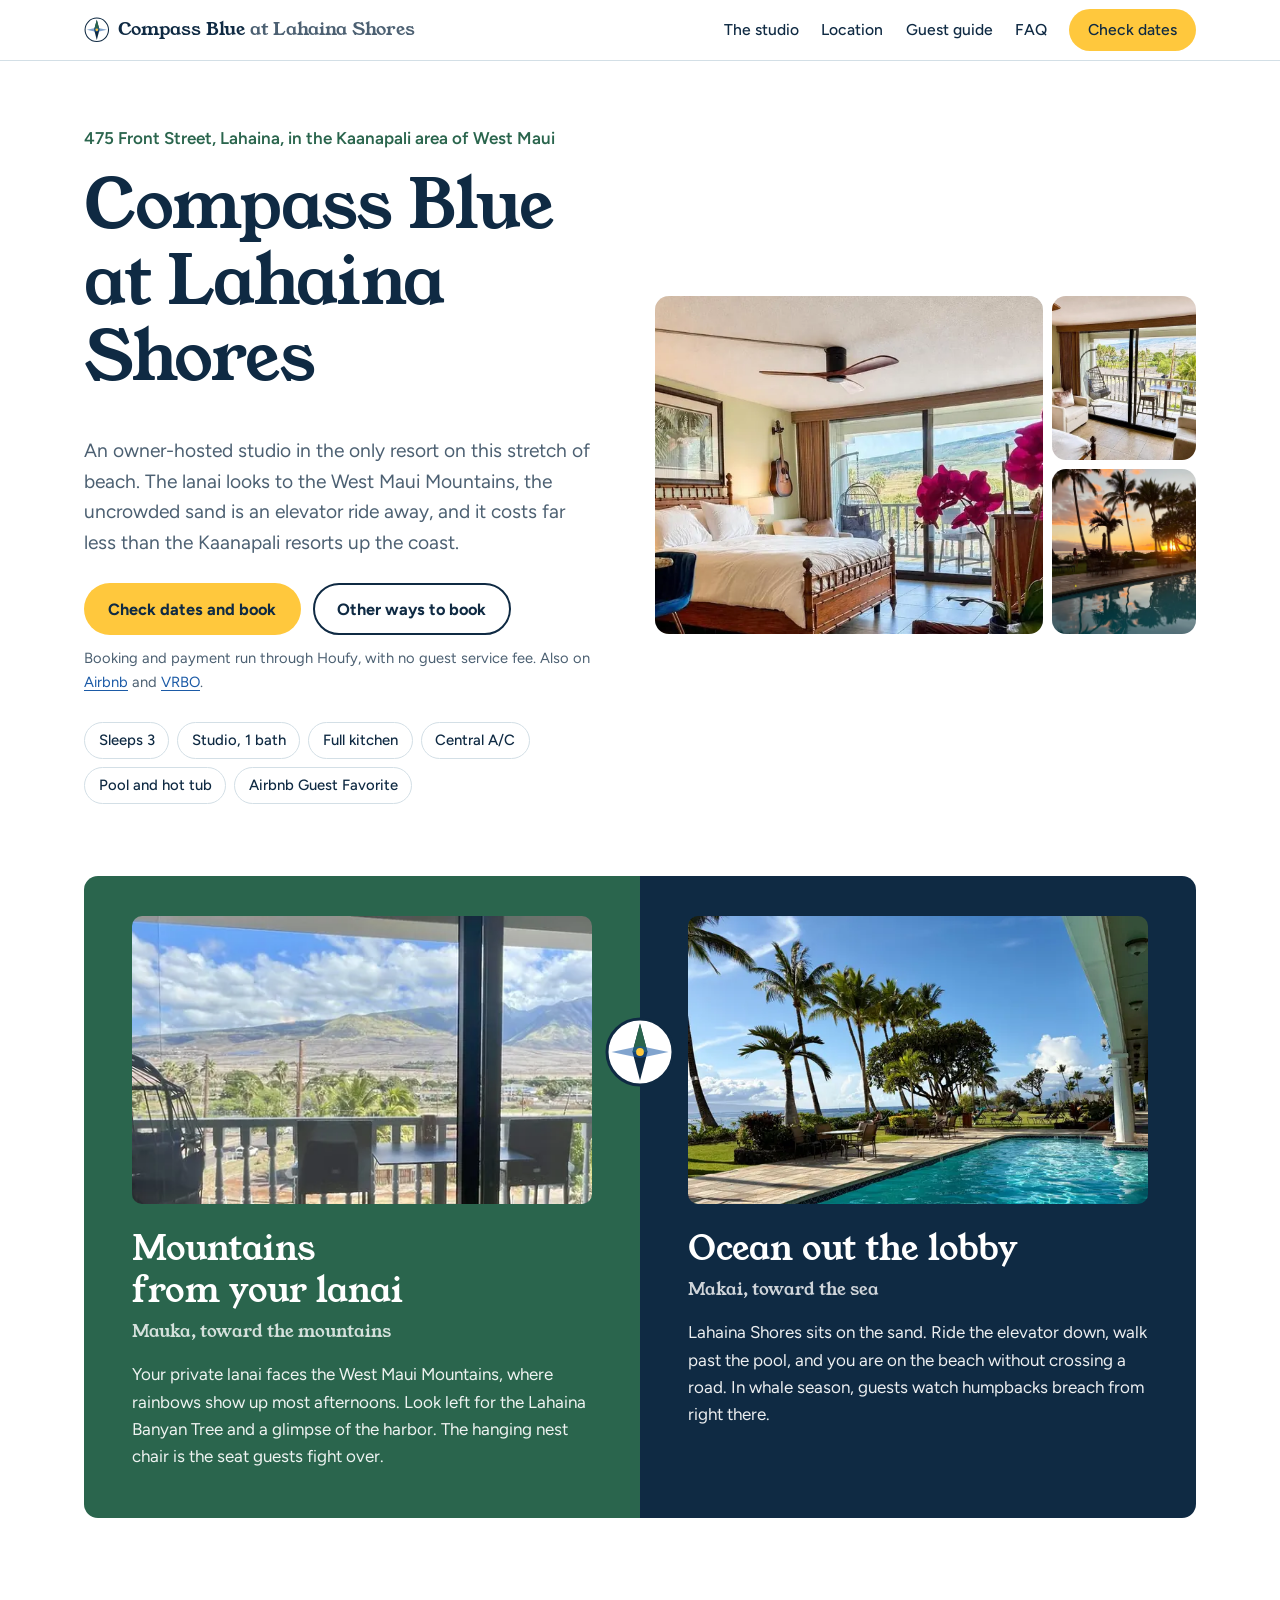
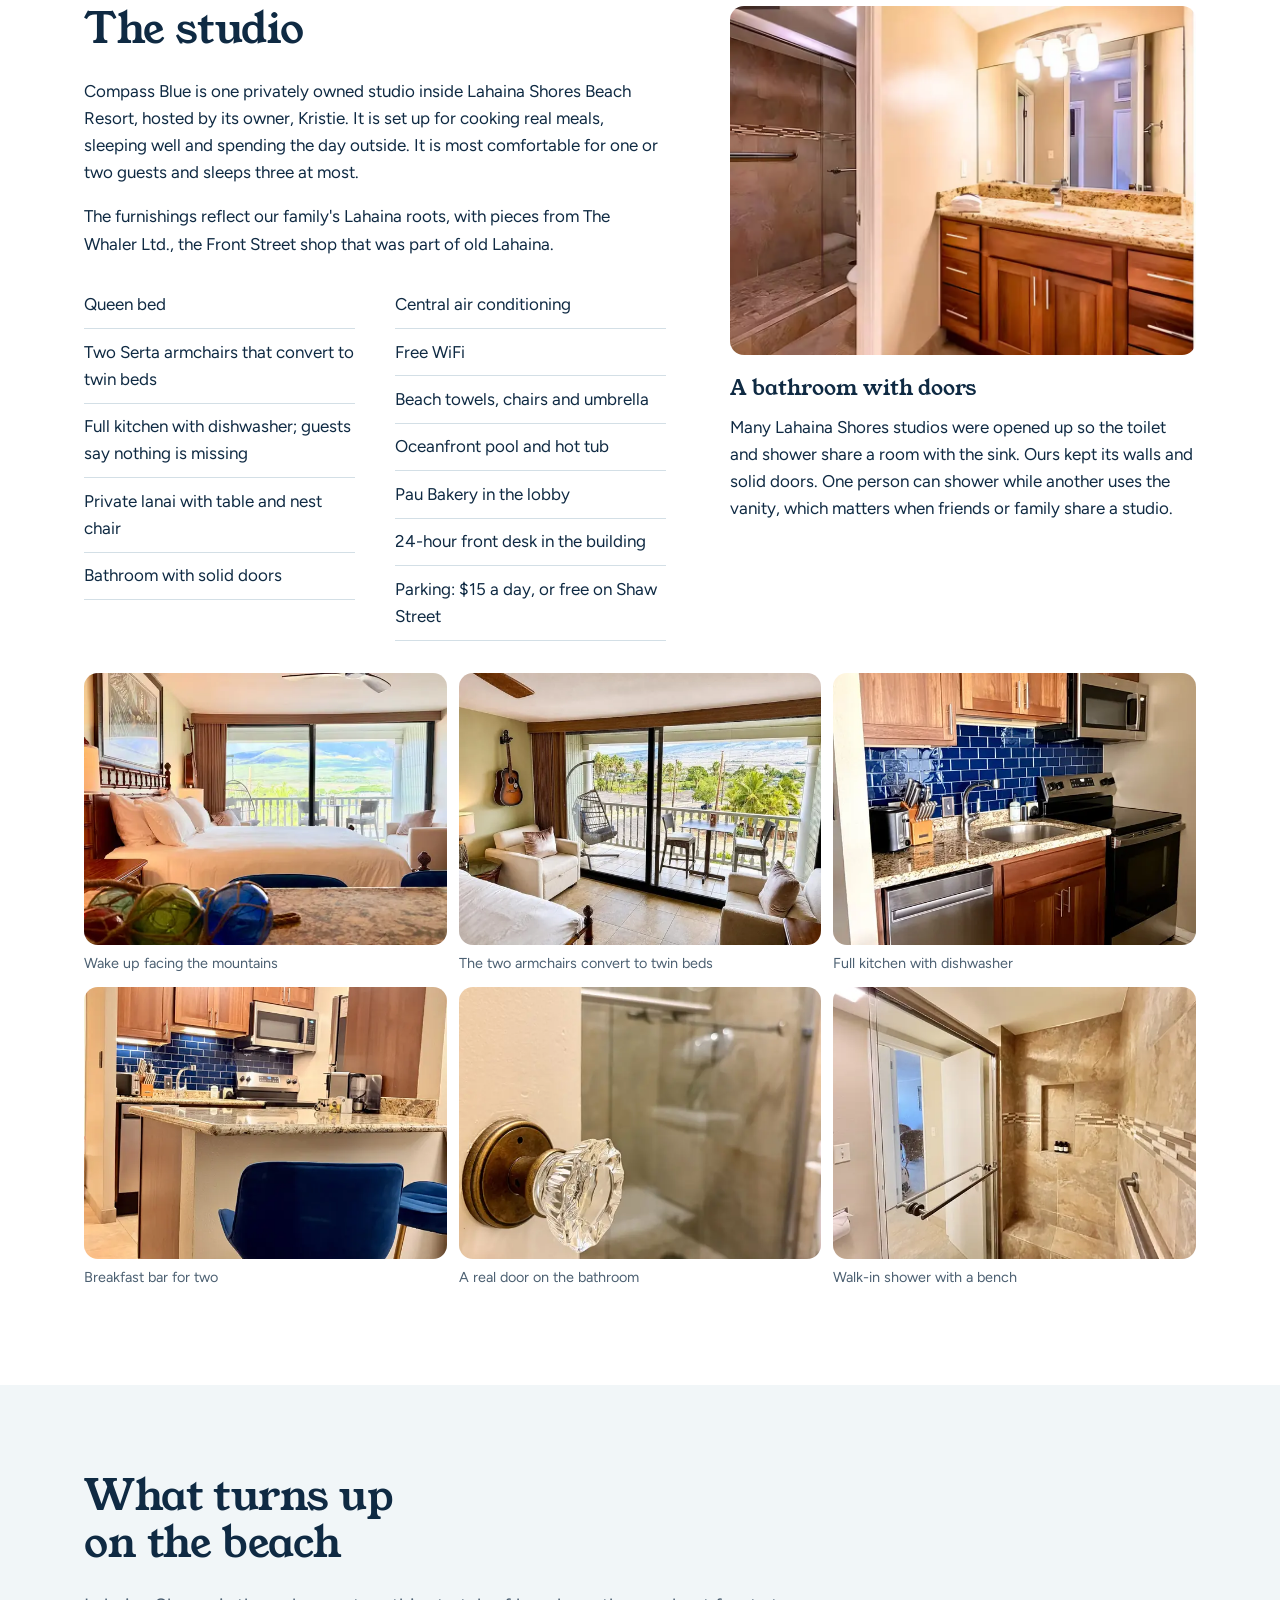
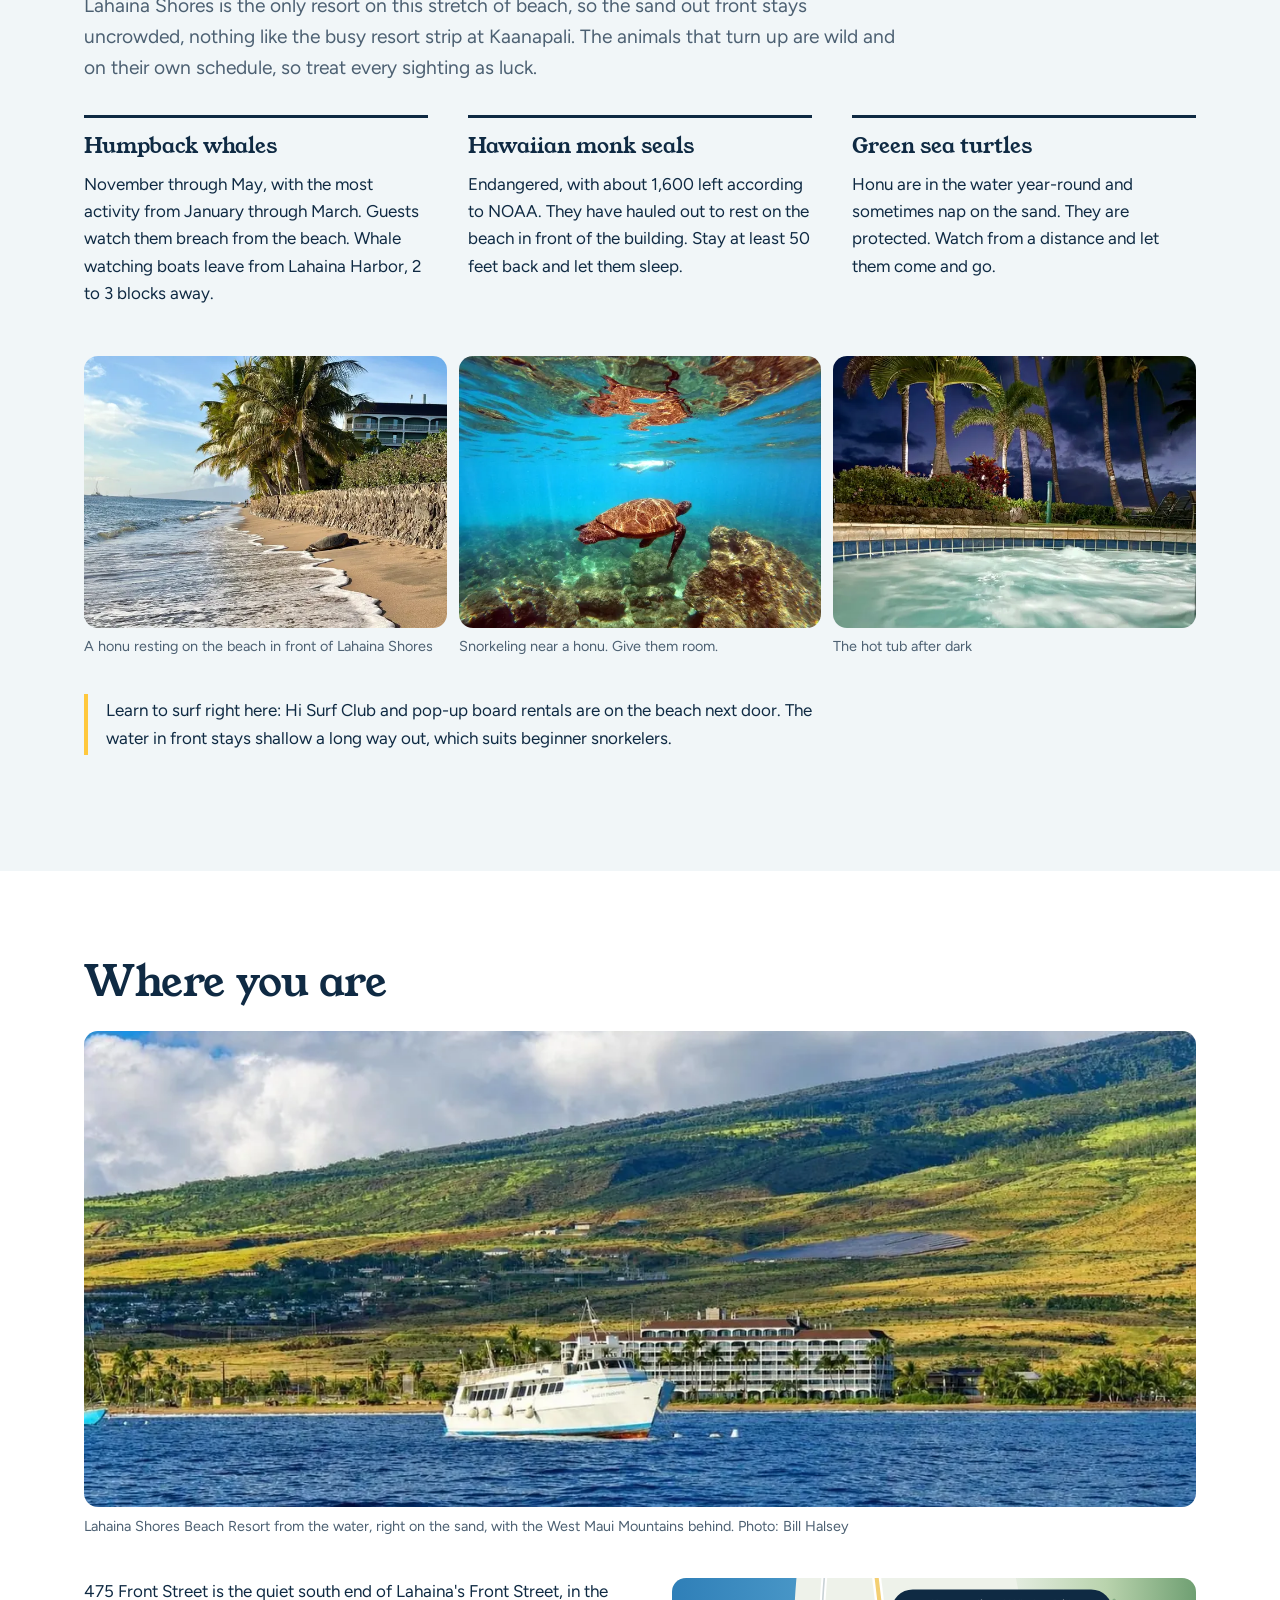
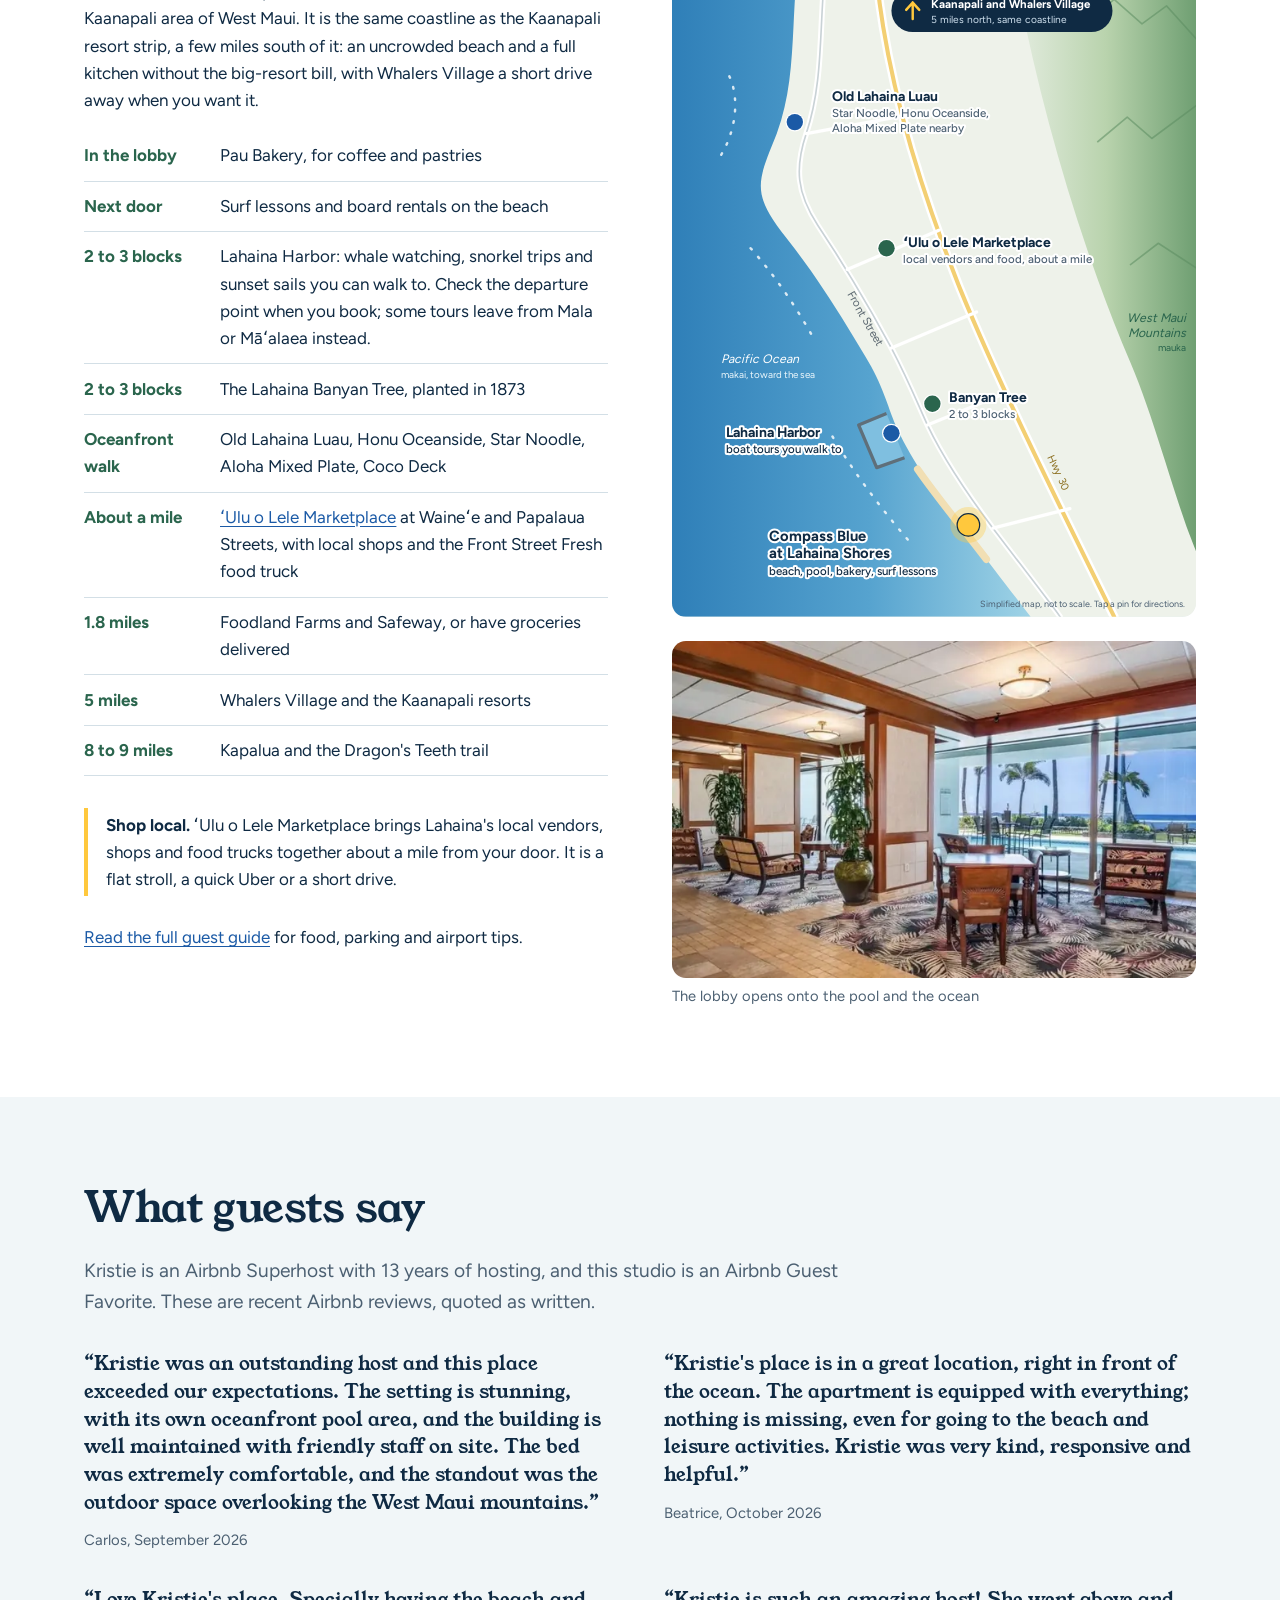
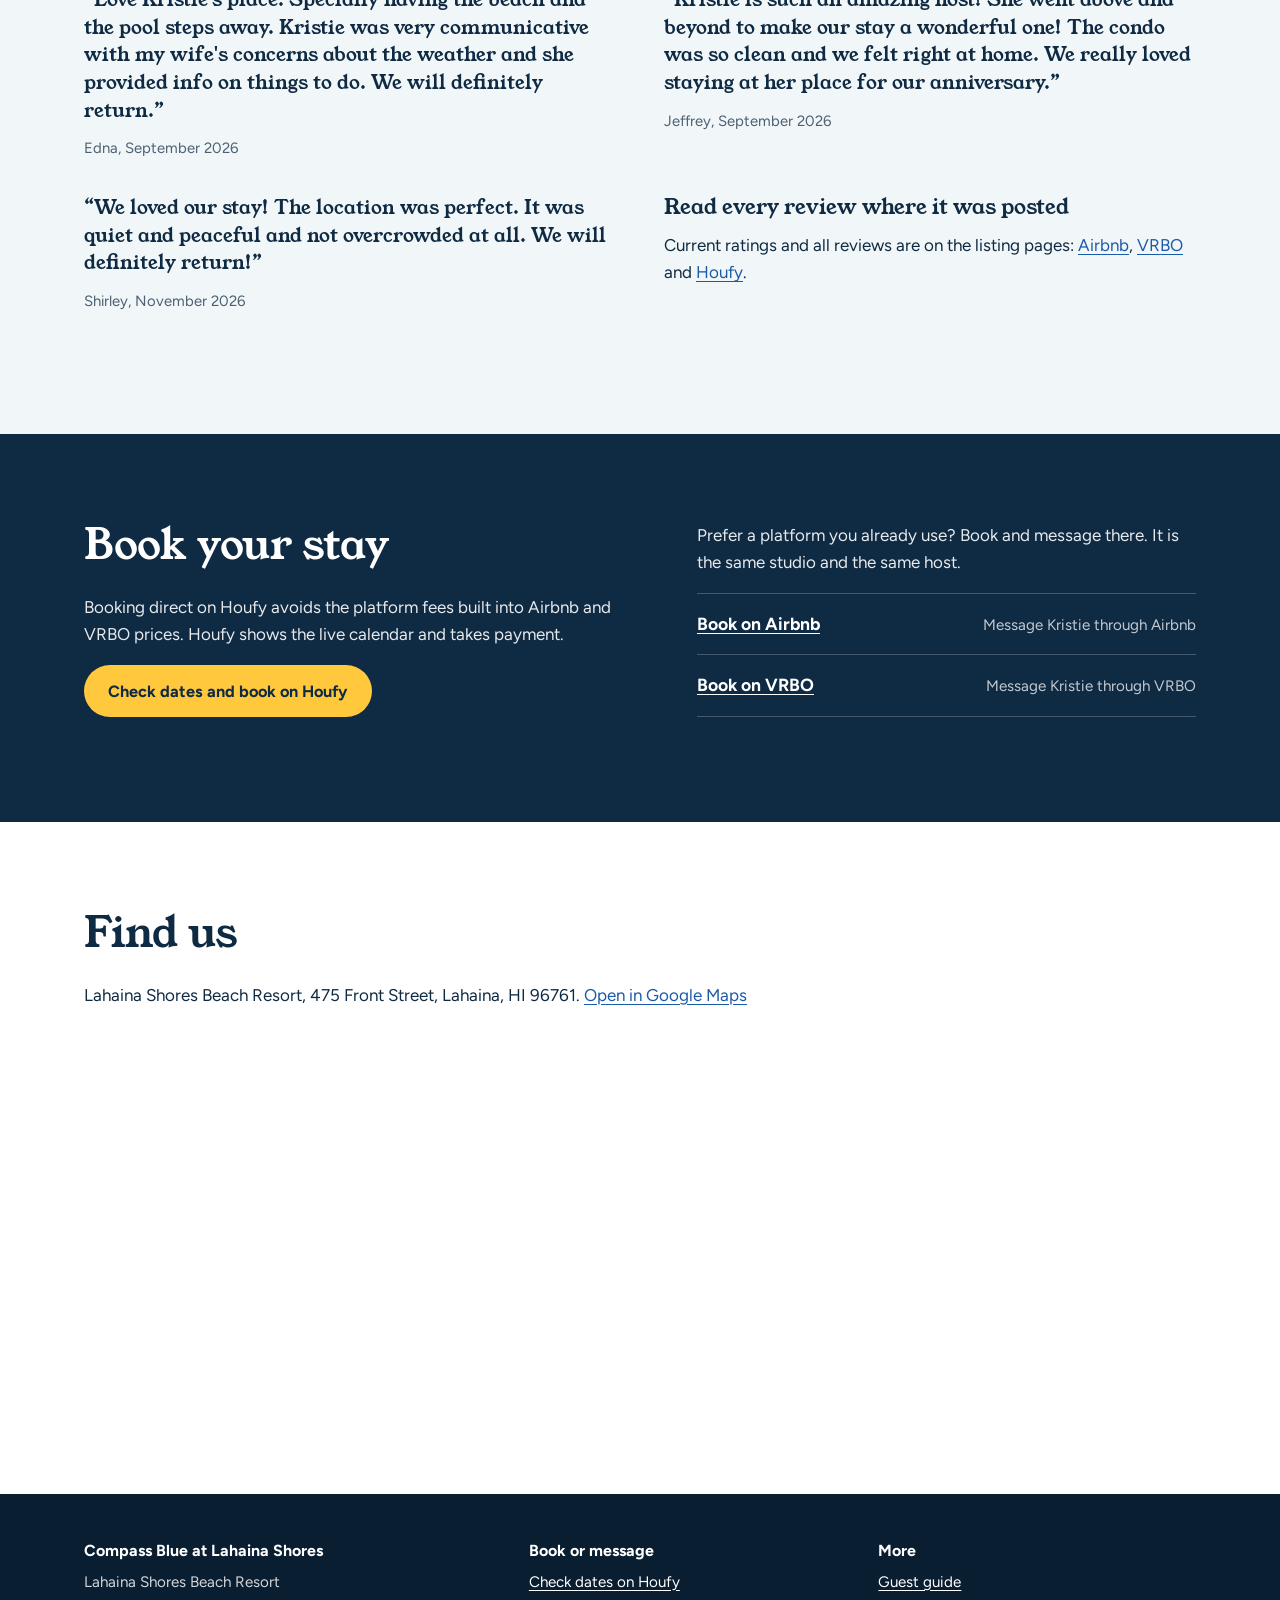
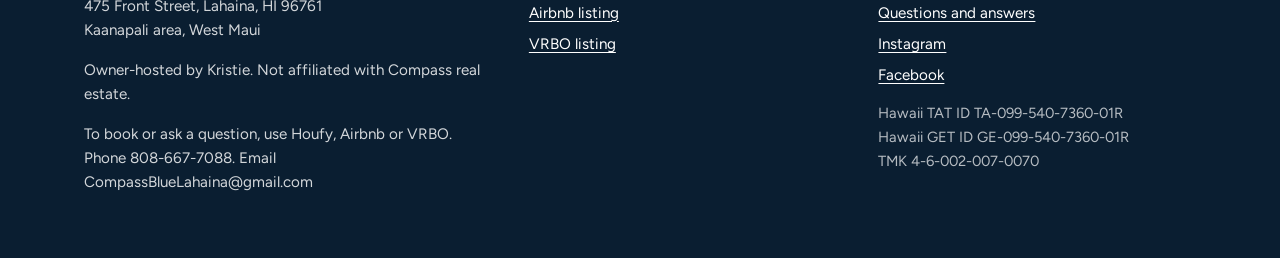
==== commit a187810a: "Add files via upload" ====
--- a/index.html
+++ b/index.html
@@ -52,7 +52,8 @@
     "address": "475 Front Street, Lahaina, HI 96761"
   },
   "image": [
-    "https://compassbluelahaina-web.github.io/compass-blue-maui/assets/img/bed-mountains.jpg",
+    "https://compassbluelahaina-web.github.io/compass-blue-maui/assets/img/from-the-water.jpg",
+    "https://compassbluelahaina-web.github.io/compass-blue-maui/assets/img/room-orchid.jpg",
     "https://compassbluelahaina-web.github.io/compass-blue-maui/assets/img/room-lanai.jpg",
     "https://compassbluelahaina-web.github.io/compass-blue-maui/assets/img/lanai-mountains.jpg",
     "https://compassbluelahaina-web.github.io/compass-blue-maui/assets/img/kitchen.jpg",
@@ -72,6 +73,11 @@
     {
       "@type": "LocationFeatureSpecification",
       "name": "Oceanfront building with direct beach access",
+      "value": true
+    },
+    {
+      "@type": "LocationFeatureSpecification",
+      "name": "The only resort on its stretch of beach",
       "value": true
     },
     {
@@ -183,7 +189,7 @@
     <div>
       <p class="where">475 Front Street, Lahaina, in the Kaanapali area of West Maui</p>
       <h1>Compass Blue at Lahaina Shores</h1>
-      <p class="lede">An owner-hosted studio in an oceanfront building. The lanai looks to the West Maui Mountains, and the beach is an elevator ride and a few steps from the lobby.</p>
+      <p class="lede">An owner-hosted studio in the only resort on this stretch of beach. The lanai looks to the West Maui Mountains, the uncrowded sand is an elevator ride away, and it costs far less than the Kaanapali resorts up the coast.</p>
       <div class="hero-actions">
         <a class="btn btn-book" href="https://www.houfy.com/329782?guests=1&amp;adults=1&amp;children=0" rel="noopener">Check dates and book</a>
         <a class="btn btn-line" href="#book">Other ways to book</a>
@@ -194,7 +200,7 @@
       </ul>
     </div>
     <div class="mosaic">
-      <picture><source type="image/webp" srcset="assets/img/bed-mountains-640.webp 640w, assets/img/bed-mountains-1280.webp 1280w" sizes="(min-width: 900px) 34vw, 62vw"><img src="assets/img/bed-mountains.jpg" alt="The queen bed at Compass Blue at Lahaina Shores, looking out through the sliding doors to the West Maui Mountains" width="1280" height="960" fetchpriority="high" decoding="async"></picture>
+      <picture><source type="image/webp" srcset="assets/img/room-orchid-640.webp 640w, assets/img/room-orchid-1280.webp 1086w" sizes="(min-width: 900px) 34vw, 62vw"><img src="assets/img/room-orchid.jpg" alt="The studio at Compass Blue at Lahaina Shores: queen bed in white linens, ceiling fan, guitar on the wall, and the lanai with mountain views beyond" width="1086" height="811" fetchpriority="high" decoding="async"></picture>
       <picture><source type="image/webp" srcset="assets/img/room-lanai-640.webp 640w, assets/img/room-lanai-1280.webp 1280w" sizes="(min-width: 900px) 17vw, 31vw"><img src="assets/img/room-lanai.jpg" alt="The lanai with a hanging nest chair and a table for two, seen from inside the studio" width="1280" height="960" fetchpriority="high" decoding="async"></picture>
       <picture><source type="image/webp" srcset="assets/img/pool-sunset-640.webp 640w, assets/img/pool-sunset-1280.webp 1280w" sizes="(min-width: 900px) 17vw, 31vw"><img src="assets/img/pool-sunset.jpg" alt="Sunset over the ocean from the Lahaina Shores pool deck, palm trees reflected in the pool" width="1280" height="1365" fetchpriority="high" decoding="async"></picture>
     </div>
@@ -205,7 +211,7 @@
   <h2 id="directions" class="skip" style="position:absolute">Mountains one way, ocean the other</h2>
   <div class="compass">
     <div class="mauka">
-      <picture><source type="image/webp" srcset="assets/img/lanai-mountains-640.webp 640w, assets/img/lanai-mountains-1280.webp 1280w" sizes="(min-width: 760px) 45vw, 92vw"><img src="assets/img/lanai-mountains.jpg" alt="View from the lanai: table for two, nest chair, and the West Maui Mountains beyond" width="1280" height="896" loading="lazy" decoding="async"></picture>
+      <picture><source type="image/webp" srcset="assets/img/lanai-mountains-640.webp 640w, assets/img/lanai-mountains-1280.webp 1280w" sizes="(min-width: 760px) 45vw, 92vw"><img src="assets/img/lanai-mountains.jpg" alt="The West Maui Mountains under blue sky, seen across the lanai table and nest chair" width="1280" height="617" loading="lazy" decoding="async"></picture>
       <h3>Mountains from your lanai</h3>
       <span class="word">Mauka, toward the mountains</span>
       <p>Your private lanai faces the West Maui Mountains, where rainbows show up most afternoons. Look left for the Lahaina Banyan Tree and a glimpse of the harbor. The hanging nest chair is the seat guests fight over.</p>
@@ -225,17 +231,17 @@
     <div class="split wide-left">
       <div>
         <h2>The studio</h2>
-        <p>Compass Blue is one privately owned studio inside Lahaina Shores Beach Resort, hosted by its owner, Kristie. It is set up for cooking real meals, sleeping well and spending the day outside.</p>
+        <p>Compass Blue is one privately owned studio inside Lahaina Shores Beach Resort, hosted by its owner, Kristie. It is set up for cooking real meals, sleeping well and spending the day outside. It is most comfortable for one or two guests and sleeps three at most.</p>
         <p>The furnishings reflect our family's Lahaina roots, with pieces from The Whaler Ltd., the Front Street shop that was part of old Lahaina.</p>
         <ul class="has">
           <li>Queen bed</li>
-          <li>Two chairs that convert to twin beds</li>
-          <li>Full kitchen with dishwasher</li>
+          <li>Two Serta armchairs that convert to twin beds</li>
+          <li>Full kitchen with dishwasher; guests say nothing is missing</li>
           <li>Private lanai with table and nest chair</li>
           <li>Bathroom with solid doors</li>
           <li>Central air conditioning</li>
           <li>Free WiFi</li>
-          <li>Beach chairs in the unit</li>
+          <li>Beach towels, chairs and umbrella</li>
           <li>Oceanfront pool and hot tub</li>
           <li>Pau Bakery in the lobby</li>
           <li>24-hour front desk in the building</li>
@@ -250,7 +256,7 @@
     </div>
     <div class="strip">
       <figure><picture><source type="image/webp" srcset="assets/img/bed-lanai-640.webp 640w, assets/img/bed-lanai-1280.webp 960w" sizes="(min-width: 760px) 30vw, 82vw"><img src="assets/img/bed-lanai.jpg" alt="Queen bed facing the lanai and the mountains" width="960" height="720" loading="lazy" decoding="async"></picture><figcaption>Wake up facing the mountains</figcaption></figure>
-      <figure><picture><source type="image/webp" srcset="assets/img/room-orchid-640.webp 640w, assets/img/room-orchid-1280.webp 1086w" sizes="(min-width: 760px) 30vw, 82vw"><img src="assets/img/room-orchid.jpg" alt="The studio from the sitting area: bamboo-style bed, ceiling fan, guitar on the wall and the lanai beyond" width="1086" height="956" loading="lazy" decoding="async"></picture><figcaption>The whole studio, lanai at the far end</figcaption></figure>
+      <figure><picture><source type="image/webp" srcset="assets/img/room-lanai-640.webp 640w, assets/img/room-lanai-1280.webp 1280w" sizes="(min-width: 760px) 30vw, 82vw"><img src="assets/img/room-lanai.jpg" alt="Two armchairs that convert to twin beds, beside the sliding doors to the lanai" width="1280" height="960" loading="lazy" decoding="async"></picture><figcaption>The two armchairs convert to twin beds</figcaption></figure>
       <figure><picture><source type="image/webp" srcset="assets/img/kitchen-640.webp 640w, assets/img/kitchen-1280.webp 1280w" sizes="(min-width: 760px) 30vw, 82vw"><img src="assets/img/kitchen.jpg" alt="Kitchen with wood cabinets, blue tile backsplash, dishwasher, range and microwave" width="1280" height="1707" loading="lazy" decoding="async"></picture><figcaption>Full kitchen with dishwasher</figcaption></figure>
       <figure><picture><source type="image/webp" srcset="assets/img/kitchen-stools-640.webp 640w, assets/img/kitchen-stools-1280.webp 1280w" sizes="(min-width: 760px) 30vw, 82vw"><img src="assets/img/kitchen-stools.jpg" alt="Granite breakfast bar with blue velvet stools in front of the kitchen" width="1280" height="1750" loading="lazy" decoding="async"></picture><figcaption>Breakfast bar for two</figcaption></figure>
       <figure><picture><source type="image/webp" srcset="assets/img/bath-doorknob-640.webp 640w, assets/img/bath-doorknob-1280.webp 1280w" sizes="(min-width: 760px) 30vw, 82vw"><img src="assets/img/bath-doorknob.jpg" alt="Glass doorknob on the solid bathroom door, with the walk-in shower behind" width="1280" height="1707" loading="lazy" decoding="async"></picture><figcaption>A real door on the bathroom</figcaption></figure>
@@ -262,7 +268,7 @@
 <section class="section tint" id="beach">
   <div class="wrap">
     <h2>What turns up on the beach</h2>
-    <p class="lede">The sand in front of Lahaina Shores is one of the quieter stretches of this coast. These are wild animals on their own schedule, so treat every sighting as luck.</p>
+    <p class="lede">Lahaina Shores is the only resort on this stretch of beach, so the sand out front stays uncrowded, nothing like the busy resort strip at Kaanapali. The animals that turn up are wild and on their own schedule, so treat every sighting as luck.</p>
     <div class="three">
       <div>
         <h3>Humpback whales</h3>
@@ -278,25 +284,26 @@
       </div>
     </div>
     <div class="strip">
-      <figure><picture><source type="image/webp" srcset="assets/img/turtle-beach-640.webp 640w, assets/img/turtle-beach-1280.webp 1280w" sizes="(min-width: 760px) 30vw, 82vw"><img src="assets/img/turtle-beach.jpg" alt="Green sea turtle resting on the sand at the water's edge, palm trees behind" width="1280" height="1297" loading="lazy" decoding="async"></picture><figcaption>A honu resting on the sand</figcaption></figure>
+      <figure><picture><source type="image/webp" srcset="assets/img/turtle-beach-640.webp 640w, assets/img/turtle-beach-1280.webp 1280w" sizes="(min-width: 760px) 30vw, 82vw"><img src="assets/img/turtle-beach.jpg" alt="Green sea turtle resting on the sand at the water's edge, with palm trees and the Lahaina Shores building behind" width="1280" height="960" loading="lazy" decoding="async"></picture><figcaption>A honu resting on the beach in front of Lahaina Shores</figcaption></figure>
       <figure><picture><source type="image/webp" srcset="assets/img/turtle-snorkel-640.webp 640w, assets/img/turtle-snorkel-1280.webp 1280w" sizes="(min-width: 760px) 30vw, 82vw"><img src="assets/img/turtle-snorkel.jpg" alt="Underwater photo of a green sea turtle swimming over the reef with a snorkeler at the surface" width="1280" height="960" loading="lazy" decoding="async"></picture><figcaption>Snorkeling near a honu. Give them room.</figcaption></figure>
       <figure><picture><source type="image/webp" srcset="assets/img/hot-tub-night-640.webp 640w, assets/img/hot-tub-night-1280.webp 1280w" sizes="(min-width: 760px) 30vw, 82vw"><img src="assets/img/hot-tub-night.jpg" alt="The hot tub at Lahaina Shores at dusk, under lit palm trees" width="1280" height="1280" loading="lazy" decoding="async"></picture><figcaption>The hot tub after dark</figcaption></figure>
     </div>
-    <div class="note"><p>Surf lessons are next door: two surf schools, including Bully's, teach and rent boards on the beach beside the building. The water in front stays shallow a long way out, which suits beginner snorkelers.</p></div>
+    <div class="note"><p>Learn to surf right here: Hi Surf Club and pop-up board rentals are on the beach next door. The water in front stays shallow a long way out, which suits beginner snorkelers.</p></div>
   </div>
 </section>
 
 <section class="section" id="location">
   <div class="wrap">
     <h2>Where you are</h2>
+    <figure class="wide"><picture><source type="image/webp" srcset="assets/img/from-the-water-640.webp 640w, assets/img/from-the-water-1280.webp 1280w" sizes="(min-width: 72rem) 70rem, 92vw"><img src="assets/img/from-the-water.jpg" alt="Lahaina Shores seen from the ocean: the building on the beach among palm trees, with the green West Maui Mountains rising behind and a tour boat in the foreground" width="1280" height="773" loading="lazy" decoding="async"></picture><figcaption>Lahaina Shores Beach Resort from the water, right on the sand, with the West Maui Mountains behind. Photo: Bill Halsey</figcaption></figure>
     <div class="split">
       <div>
-        <p>475 Front Street is the south end of Lahaina's Front Street, in the Kaanapali area of West Maui. You get a beachfront building and a kitchen without the big-resort bill, and the Kaanapali resorts are a short drive up the road.</p>
+        <p>475 Front Street is the quiet south end of Lahaina's Front Street, in the Kaanapali area of West Maui. It is the same coastline as the Kaanapali resort strip, a few miles south of it: an uncrowded beach and a full kitchen without the big-resort bill, with Whalers Village a short drive away when you want it.</p>
         <ul class="dist">
           <li><span class="d">In the lobby</span><span>Pau Bakery, for coffee and pastries</span></li>
           <li><span class="d">Next door</span><span>Surf lessons and board rentals on the beach</span></li>
           <li><span class="d">2 to 3 blocks</span><span>Lahaina Harbor: whale watching, snorkel trips and sunset sails you can walk to. Check the departure point when you book; some tours leave from Mala or Māʻalaea instead.</span></li>
-          <li><span class="d">2 to 3 blocks</span><span>The Lahaina Banyan Tree, planted in 1873, which survived the 2023 fire</span></li>
+          <li><span class="d">2 to 3 blocks</span><span>The Lahaina Banyan Tree, planted in 1873</span></li>
           <li><span class="d">Oceanfront walk</span><span>Old Lahaina Luau, Honu Oceanside, Star Noodle, Aloha Mixed Plate, Coco Deck</span></li>
           <li><span class="d">About a mile</span><span><a href="https://www.uluolele.com/" rel="noopener">ʻUlu o Lele Marketplace</a> at Waineʻe and Papalaua Streets, with local shops and the Front Street Fresh food truck</span></li>
           <li><span class="d">1.8 miles</span><span>Foodland Farms and Safeway, or have groceries delivered</span></li>
@@ -304,25 +311,64 @@
           <li><span class="d">8 to 9 miles</span><span>Kapalua and the Dragon's Teeth trail</span></li>
         </ul>
         <div class="note">
-          <p><strong>Lahaina today.</strong> Lahaina Shores, the beach, the harbor and the restaurants above are open. Historic Front Street north of the harbor is still rebuilding after the August 2023 fire, and many long-time shops have reopened at ʻUlu o Lele and the Cannery and Keawe Hub area. Shopping there is a direct way to support Lahaina.</p>
+          <p><strong>Shop local.</strong> ʻUlu o Lele Marketplace brings Lahaina's local vendors, shops and food trucks together about a mile from your door. It is a flat stroll, a quick Uber or a short drive.</p>
         </div>
         <p><a href="guide.html">Read the full guest guide</a> for food, parking and airport tips.</p>
       </div>
       <div>
-        <svg class="strollmap" viewBox="0 0 640 420" role="img" aria-labelledby="strollTitle">
-          <title id="strollTitle">Sketch map: Compass Blue at Lahaina Shores at the south end of Front Street, with Lahaina Harbor and the Banyan Tree 2 to 3 blocks north and ʻUlu o Lele Marketplace about a mile north</title>
-          <rect width="640" height="420" fill="#e9f0ee"/>
-          <path d="M0 0H150C170 60 130 120 160 190C185 250 150 340 175 420H0Z" fill="#bcd9ea"/>
-          <text x="48" y="210" font-size="15" fill="#1b5aa6" transform="rotate(-90 48 210)" text-anchor="middle">Pacific Ocean (makai)</text>
-          <text x="600" y="210" font-size="15" fill="#2a654d" transform="rotate(90 600 210)" text-anchor="middle">West Maui Mountains (mauka)</text>
-          <path d="M255 370C250 300 270 255 262 205C255 155 240 120 262 50" fill="none" stroke="#0f2a43" stroke-width="5" stroke-linecap="round"/>
-          <text x="232" y="165" font-size="13" fill="#0f2a43" transform="rotate(-85 232 165)" text-anchor="middle">Front Street</text>
-          <path d="M256 70L360 58" fill="none" stroke="#0f2a43" stroke-width="2" stroke-dasharray="4 5"/>
-          <a href="https://www.uluolele.com/" rel="noopener"><circle cx="360" cy="58" r="9" fill="#2a654d" stroke="#fff" stroke-width="3"/><text x="376" y="55" font-size="15" font-weight="700" fill="#0f2a43">ʻUlu o Lele Marketplace</text><text x="376" y="74" font-size="13" fill="#4c6072">about a mile</text></a>
-          <a href="https://www.google.com/maps/search/?api=1&amp;query=Lahaina+Banyan+Court+Park" rel="noopener"><circle cx="264" cy="232" r="9" fill="#2a654d" stroke="#fff" stroke-width="3"/><text x="282" y="230" font-size="15" font-weight="700" fill="#0f2a43">Banyan Tree</text><text x="282" y="249" font-size="13" fill="#4c6072">2 to 3 blocks</text></a>
-          <a href="https://www.google.com/maps/search/?api=1&amp;query=Lahaina+Harbor" rel="noopener"><circle cx="247" cy="282" r="9" fill="#1b5aa6" stroke="#fff" stroke-width="3"/><text x="264" y="290" font-size="15" font-weight="700" fill="#0f2a43">Lahaina Harbor</text></a>
-          <a href="https://www.google.com/maps/search/?api=1&amp;query=475+Front+Street+Lahaina+HI" rel="noopener"><circle cx="255" cy="360" r="11" fill="#ffc83d" stroke="#0f2a43" stroke-width="3"/><text x="276" y="358" font-size="15" font-weight="700" fill="#0f2a43">Compass Blue at Lahaina Shores</text><text x="276" y="377" font-size="13" fill="#4c6072">475 Front Street · Pau Bakery in the lobby</text></a>
-          <text x="628" y="410" font-size="11" fill="#4c6072" text-anchor="end">Sketch, not to scale. Tap a pin for a map.</text>
+        <svg class="strollmap" viewBox="0 0 640 780" role="img" aria-labelledby="mapTitle mapDesc">
+          <title id="mapTitle">Map of Lahaina showing Compass Blue at Lahaina Shores and nearby places</title>
+          <desc id="mapDesc">Compass Blue at Lahaina Shores sits on the beach at the south end of Front Street. Lahaina Harbor and the Banyan Tree are 2 to 3 blocks north. ʻUlu o Lele Marketplace is about a mile north. Old Lahaina Luau and nearby restaurants are further up the shore. Kaanapali and Whalers Village are 5 miles north, off the top of the map. The ocean is to the west and the West Maui Mountains to the east.</desc>
+          <defs>
+            <linearGradient id="sea" x1="0" x2="1" y1="0" y2="0"><stop offset="0" stop-color="#2f7fb8"/><stop offset=".55" stop-color="#56a3cf"/><stop offset="1" stop-color="#9fd3e6"/></linearGradient>
+            <linearGradient id="hill" x1="0" x2="1" y1="0" y2="0"><stop offset="0" stop-color="#e3ecdf"/><stop offset=".5" stop-color="#b9d3ad"/><stop offset="1" stop-color="#6f9f72"/></linearGradient>
+            <clipPath id="mapclip"><rect width="640" height="780" rx="14"/></clipPath>
+          </defs>
+          <g clip-path="url(#mapclip)">
+            <rect width="640" height="780" fill="#eef2ea"/>
+            <!-- mountains (mauka) -->
+            <path d="M420 0C450 160 500 330 560 470C590 540 615 640 640 700V0Z" fill="url(#hill)"/>
+            <path d="M500 60l40 -34 34 30 30 -22 36 40M520 200l36 -30 30 26 54 -40M560 350l34 -26 46 30" fill="none" stroke="#5c8d62" stroke-width="2" stroke-linecap="round" stroke-linejoin="round" opacity=".55"/>
+            <!-- ocean (makai) -->
+            <path d="M0 0H152C146 70 150 130 128 190C104 250 96 262 140 318C178 366 206 412 236 462C258 498 262 520 274 548C296 596 322 628 352 668C384 710 410 744 438 780H0Z" fill="url(#sea)"/>
+            <!-- surf lines -->
+            <path d="M70 120c14 30 6 70 -10 96M96 330c30 34 56 72 78 112M196 560c26 44 58 86 92 126" fill="none" stroke="#fff" stroke-width="3" stroke-linecap="round" stroke-dasharray="2 12" opacity=".8"/>
+            <!-- sand in front of the building -->
+            <path d="M300 600C322 632 352 668 384 710" fill="none" stroke="#f1dfb4" stroke-width="9" stroke-linecap="round"/>
+            <!-- harbor breakwater -->
+            <path d="M262 532l-34 14 22 52 34 -12" fill="#7fbfe0" stroke="#5f6f7a" stroke-width="4" stroke-linejoin="round"/>
+            <!-- roads -->
+            <g fill="none" stroke-linecap="round" stroke-linejoin="round">
+              <path d="M250 0C262 120 300 250 352 380C392 478 446 590 540 780" stroke="#fff" stroke-width="11"/>
+              <path d="M250 0C262 120 300 250 352 380C392 478 446 590 540 780" stroke="#f3cf73" stroke-width="5"/>
+              <path d="M186 0C180 70 184 130 164 190C150 232 152 262 178 302C214 356 242 404 268 452C290 494 300 520 312 546C334 592 362 632 392 672C416 704 446 742 474 780" stroke="#fff" stroke-width="7"/>
+              <path d="M186 0C180 70 184 130 164 190C150 232 152 262 178 302C214 356 242 404 268 452C290 494 300 520 312 546C334 592 362 632 392 672C416 704 446 742 474 780" stroke="#c9d2d6" stroke-width="2"/>
+              <path d="M392 672L486 648M312 546l98 -40M268 452l104 -44M214 356l112 -48M164 190l110 -20" stroke="#fff" stroke-width="4"/>
+            </g>
+            <text font-size="14" fill="#5b6770" transform="rotate(60 232 418)" x="232" y="418" text-anchor="middle">Front Street</text>
+            <text font-size="13" fill="#8a6d1d" transform="rotate(66 468 606)" x="468" y="606" text-anchor="middle">Hwy 30</text>
+            <text font-size="15" fill="#fff" font-style="italic" x="60" y="470">Pacific Ocean</text>
+            <text font-size="12" fill="#eaf6fb" x="60" y="488">makai, toward the sea</text>
+            <text font-size="15" fill="#2a654d" font-style="italic" x="628" y="420" text-anchor="end">West Maui</text>
+            <text font-size="15" fill="#2a654d" font-style="italic" x="628" y="438" text-anchor="end">Mountains</text>
+            <text font-size="12" fill="#2a654d" x="628" y="456" text-anchor="end">mauka</text>
+            <!-- north arrow to Kaanapali -->
+            <g>
+              <rect x="268" y="14" width="270" height="52" rx="26" fill="#0f2a43"/>
+              <path d="M294 50V30m0 0l-8 9m8 -9l8 9" fill="none" stroke="#ffc83d" stroke-width="3" stroke-linecap="round" stroke-linejoin="round"/>
+              <text x="316" y="37" font-size="14" font-weight="700" fill="#fff">Kaanapali and Whalers Village</text>
+              <text x="316" y="55" font-size="12.5" fill="#cfe0ee">5 miles north, same coastline</text>
+            </g>
+            <!-- pins -->
+            <g font-size="17" font-weight="700" fill="#0f2a43" paint-order="stroke" stroke="#fff" stroke-width="5" stroke-linejoin="round">
+              <a href="https://www.google.com/maps/search/?api=1&amp;query=Old+Lahaina+Luau" rel="noopener"><circle cx="150" cy="176" r="10" fill="#1b5aa6" stroke="#fff" stroke-width="3"/><text x="196" y="150">Old Lahaina Luau</text><text x="196" y="170" font-size="14" font-weight="500" fill="#4c6072">Star Noodle, Honu Oceanside,</text><text x="196" y="188" font-size="14" font-weight="500" fill="#4c6072">Aloha Mixed Plate nearby</text></a>
+              <a href="https://www.uluolele.com/" rel="noopener"><circle cx="262" cy="330" r="10" fill="#2a654d" stroke="#fff" stroke-width="3"/><text x="282" y="328">ʻUlu o Lele Marketplace</text><text x="282" y="348" font-size="14" font-weight="500" fill="#4c6072">local vendors and food, about a mile</text></a>
+              <a href="https://www.google.com/maps/search/?api=1&amp;query=Lahaina+Banyan+Court+Park" rel="noopener"><circle cx="318" cy="520" r="10" fill="#2a654d" stroke="#fff" stroke-width="3"/><text x="338" y="518">Banyan Tree</text><text x="338" y="538" font-size="14" font-weight="500" fill="#4c6072">2 to 3 blocks</text></a>
+              <a href="https://www.google.com/maps/search/?api=1&amp;query=Lahaina+Harbor" rel="noopener"><circle cx="268" cy="556" r="10" fill="#1b5aa6" stroke="#fff" stroke-width="3"/><text x="66" y="560">Lahaina Harbor</text><text x="66" y="580" font-size="14" font-weight="500" fill="#0f2a43">boat tours you walk to</text></a>
+              <a href="https://www.google.com/maps/search/?api=1&amp;query=475+Front+Street+Lahaina+HI" rel="noopener"><circle cx="362" cy="668" r="22" fill="#ffc83d" opacity=".35" stroke="none"/><circle cx="362" cy="668" r="13" fill="#ffc83d" stroke="#0f2a43" stroke-width="3"/><text x="118" y="688" font-size="18">Compass Blue</text><text x="118" y="709" font-size="18">at Lahaina Shores</text><text x="118" y="729" font-size="14" font-weight="500" fill="#0f2a43">beach, pool, bakery, surf lessons</text></a>
+            </g>
+            <text x="626" y="768" font-size="11" fill="#4c6072" text-anchor="end">Simplified map, not to scale. Tap a pin for directions.</text>
+          </g>
         </svg>
         <figure style="margin:1.5rem 0 0"><picture><source type="image/webp" srcset="assets/img/lobby-ocean-640.webp 640w, assets/img/lobby-ocean-1280.webp 1206w" sizes="(min-width: 900px) 40vw, 92vw"><img class="photo" src="assets/img/lobby-ocean.jpg" alt="The Lahaina Shores lobby, with seating and glass doors opening onto the pool and the ocean" width="1206" height="776" loading="lazy" decoding="async"></picture><figcaption class="small" style="margin-top:.45rem">The lobby opens onto the pool and the ocean</figcaption></figure>
       </div>
@@ -333,7 +379,7 @@
 <section class="section tint" id="reviews">
   <div class="wrap">
     <h2>What guests say</h2>
-    <p class="lede">Kristie has hosted for more than 20 years, 13 of them on Airbnb, where she is a Superhost and this studio is a Guest Favorite. These are recent Airbnb reviews, quoted as written.</p>
+    <p class="lede">Kristie is an Airbnb Superhost with 13 years of hosting, and this studio is an Airbnb Guest Favorite. These are recent Airbnb reviews, quoted as written.</p>
     <div class="quotes">
       <blockquote><p>“Kristie was an outstanding host and this place exceeded our expectations. The setting is stunning, with its own oceanfront pool area, and the building is well maintained with friendly staff on site. The bed was extremely comfortable, and the standout was the outdoor space overlooking the West Maui mountains.”</p><cite>Carlos, September 2026</cite></blockquote>
       <blockquote><p>“Kristie's place is in a great location, right in front of the ocean. The apartment is equipped with everything; nothing is missing, even for going to the beach and leisure activities. Kristie was very kind, responsive and helpful.”</p><cite>Beatrice, October 2026</cite></blockquote>
@@ -352,7 +398,7 @@
   <div class="wrap book-grid on-dark">
     <div>
       <h2>Book your stay</h2>
-      <p>Book direct on Houfy: no guest service fee, and no platform fees built into the nightly price, so the total for your dates is usually lower than on Airbnb or VRBO. Houfy shows the live calendar and takes payment.</p>
+      <p>Booking direct on Houfy avoids the platform fees built into Airbnb and VRBO prices. Houfy shows the live calendar and takes payment.</p>
       <p><a class="btn btn-book" href="https://www.houfy.com/329782?guests=1&amp;adults=1&amp;children=0" rel="noopener">Check dates and book on Houfy</a></p>
     </div>
     <div>
--- a/assets/css/style.css
+++ b/assets/css/style.css
@@ -80,9 +80,10 @@
 .hero-actions { display: flex; flex-wrap: wrap; gap: .75rem; align-items: center; margin: 1.5rem 0 .75rem; }
 .facts { list-style: none; padding: 0; margin: 1.75rem 0 0; display: flex; flex-wrap: wrap; gap: .5rem; }
 .facts li { margin: 0; padding: .35rem .85rem; border: 1px solid var(--line); border-radius: 999px; font-size: .93rem; font-weight: 500; background: var(--paper); }
-.mosaic { display: grid; grid-template-columns: 2fr 1fr; grid-template-rows: 1fr 1fr; gap: .6rem; aspect-ratio: 5 / 4; }
+.mosaic { display: grid; grid-template-columns: 2.7fr 1fr; grid-template-rows: 1fr 1fr; gap: .6rem; aspect-ratio: 16 / 10; }
 .mosaic picture { display: block; min-height: 0; min-width: 0; }
 .mosaic picture:first-child { grid-row: span 2; }
+.mosaic picture:first-child img { object-position: 35% 70%; }
 .mosaic img { width: 100%; height: 100%; object-fit: cover; background: var(--foam); border-radius: var(--radius); }
 @media (min-width: 900px) {
   .hero { padding: 4rem 0 4.5rem; }
@@ -201,3 +202,9 @@
 
 /* phones: photos first, like the listing apps */
 @media (max-width: 899px) { .hero-grid > .mosaic { order: -1; } .hero { padding-top: 1.25rem; } }
+
+/* one wide photo across a section */
+.wide { margin: 0 0 2.5rem; }
+.wide img { width: 100%; aspect-ratio: 21 / 9; object-fit: cover; object-position: 50% 62%; border-radius: var(--radius); background: var(--foam); }
+.wide figcaption { font-size: .9rem; color: var(--muted); margin-top: .5rem; }
+@media (max-width: 700px) { .wide img { aspect-ratio: 3 / 2; object-position: 58% 60%; } }
